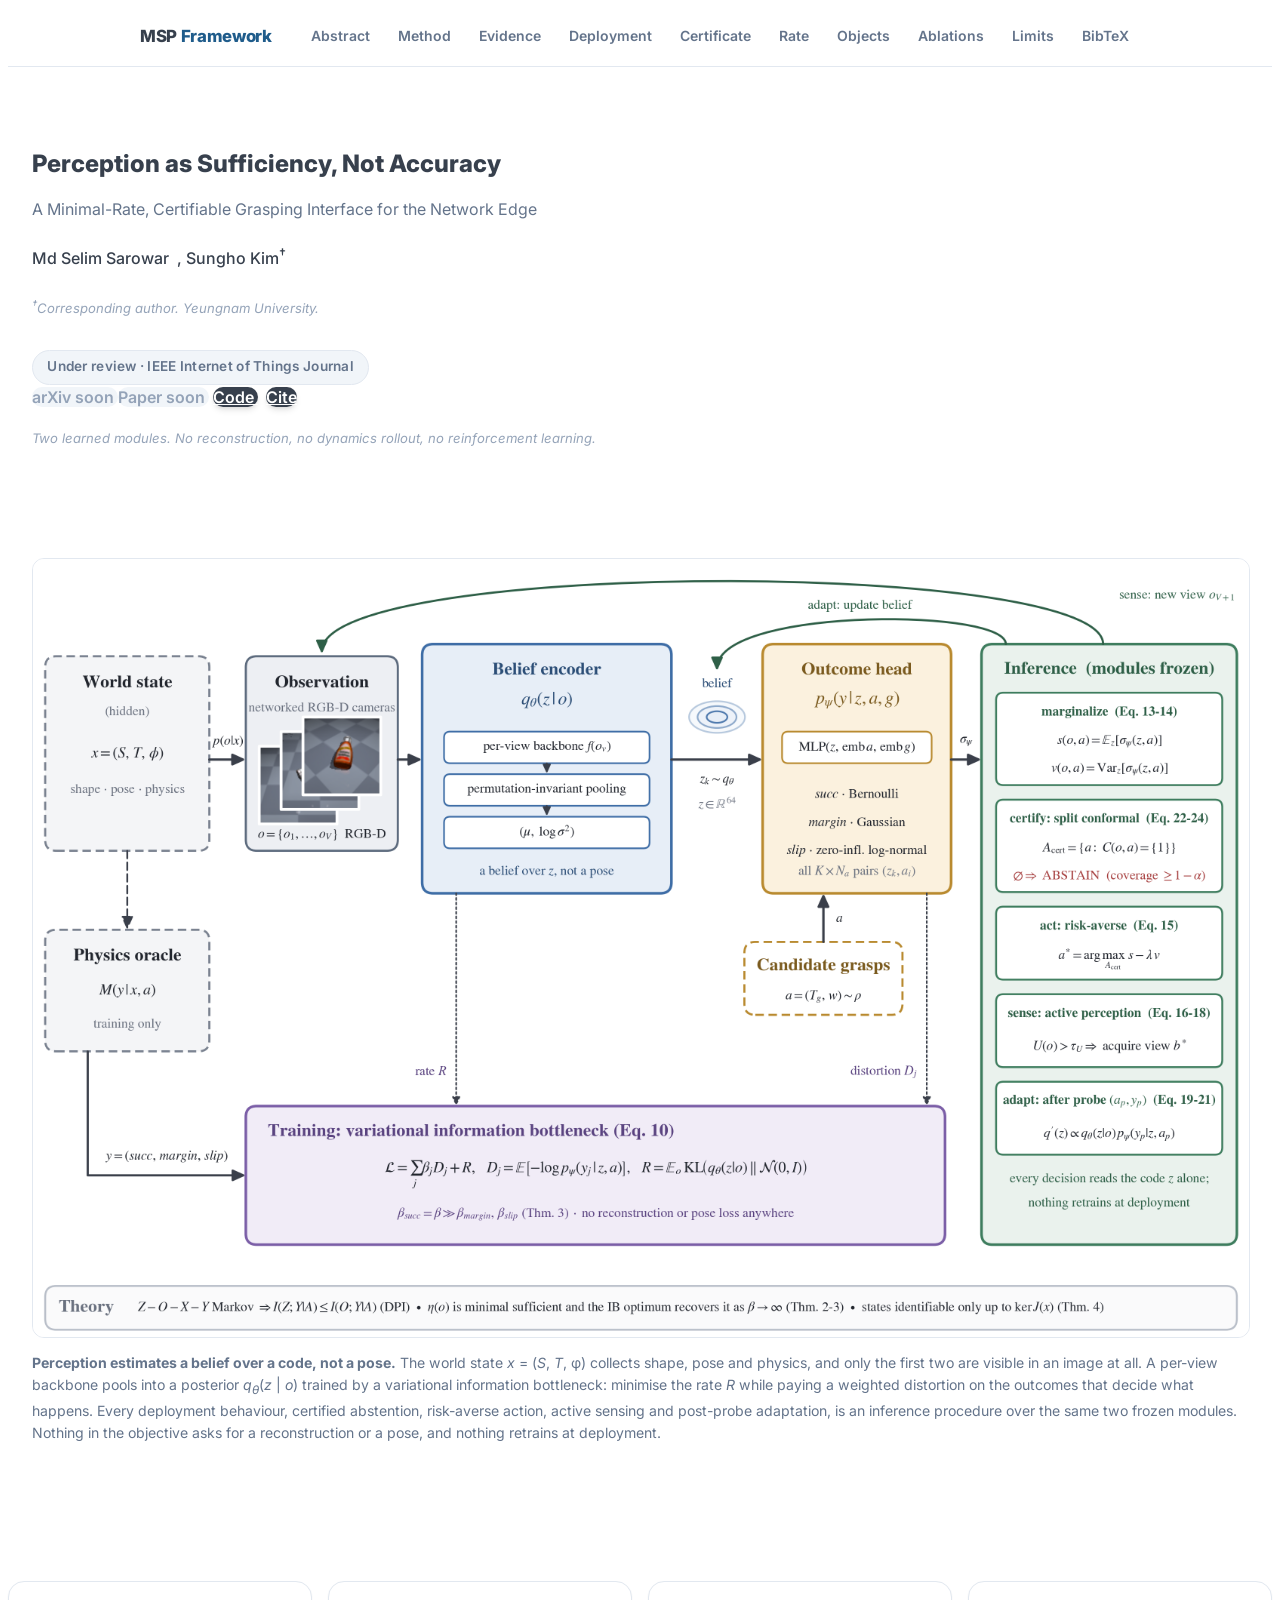
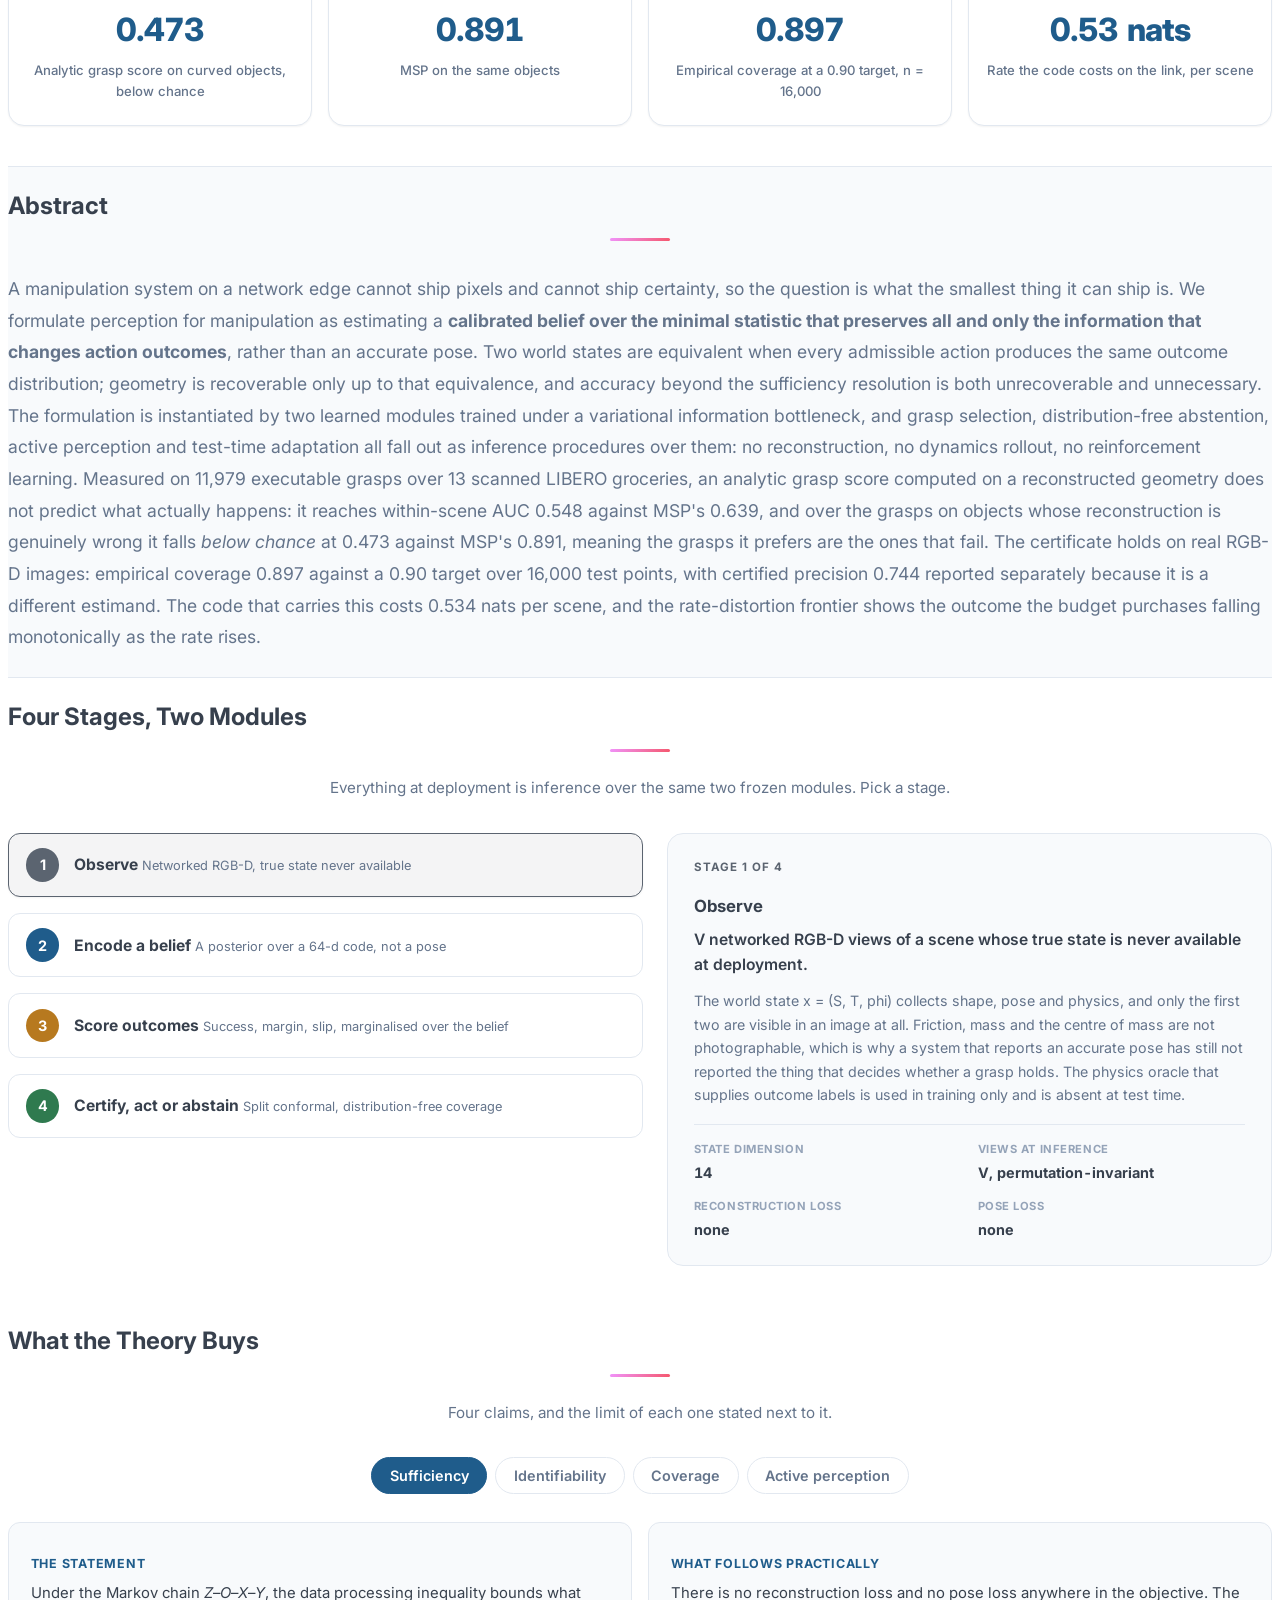
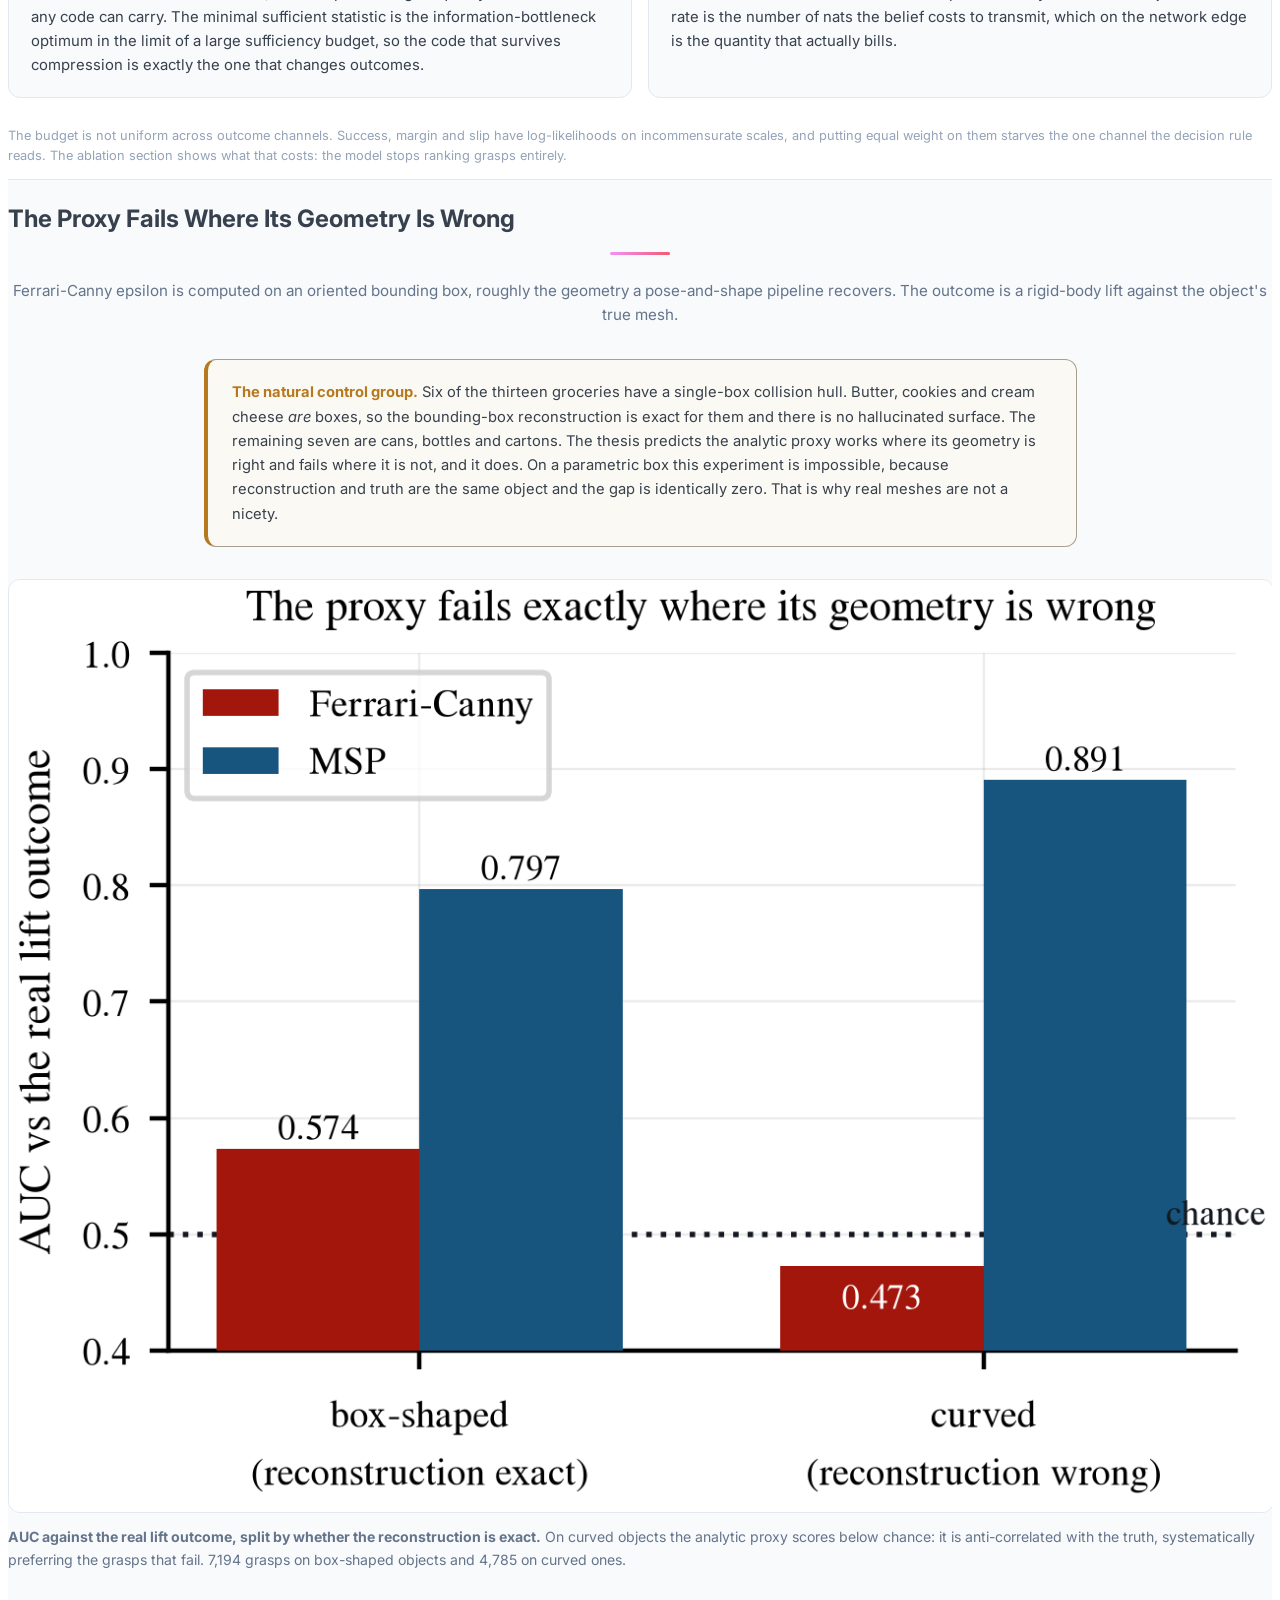
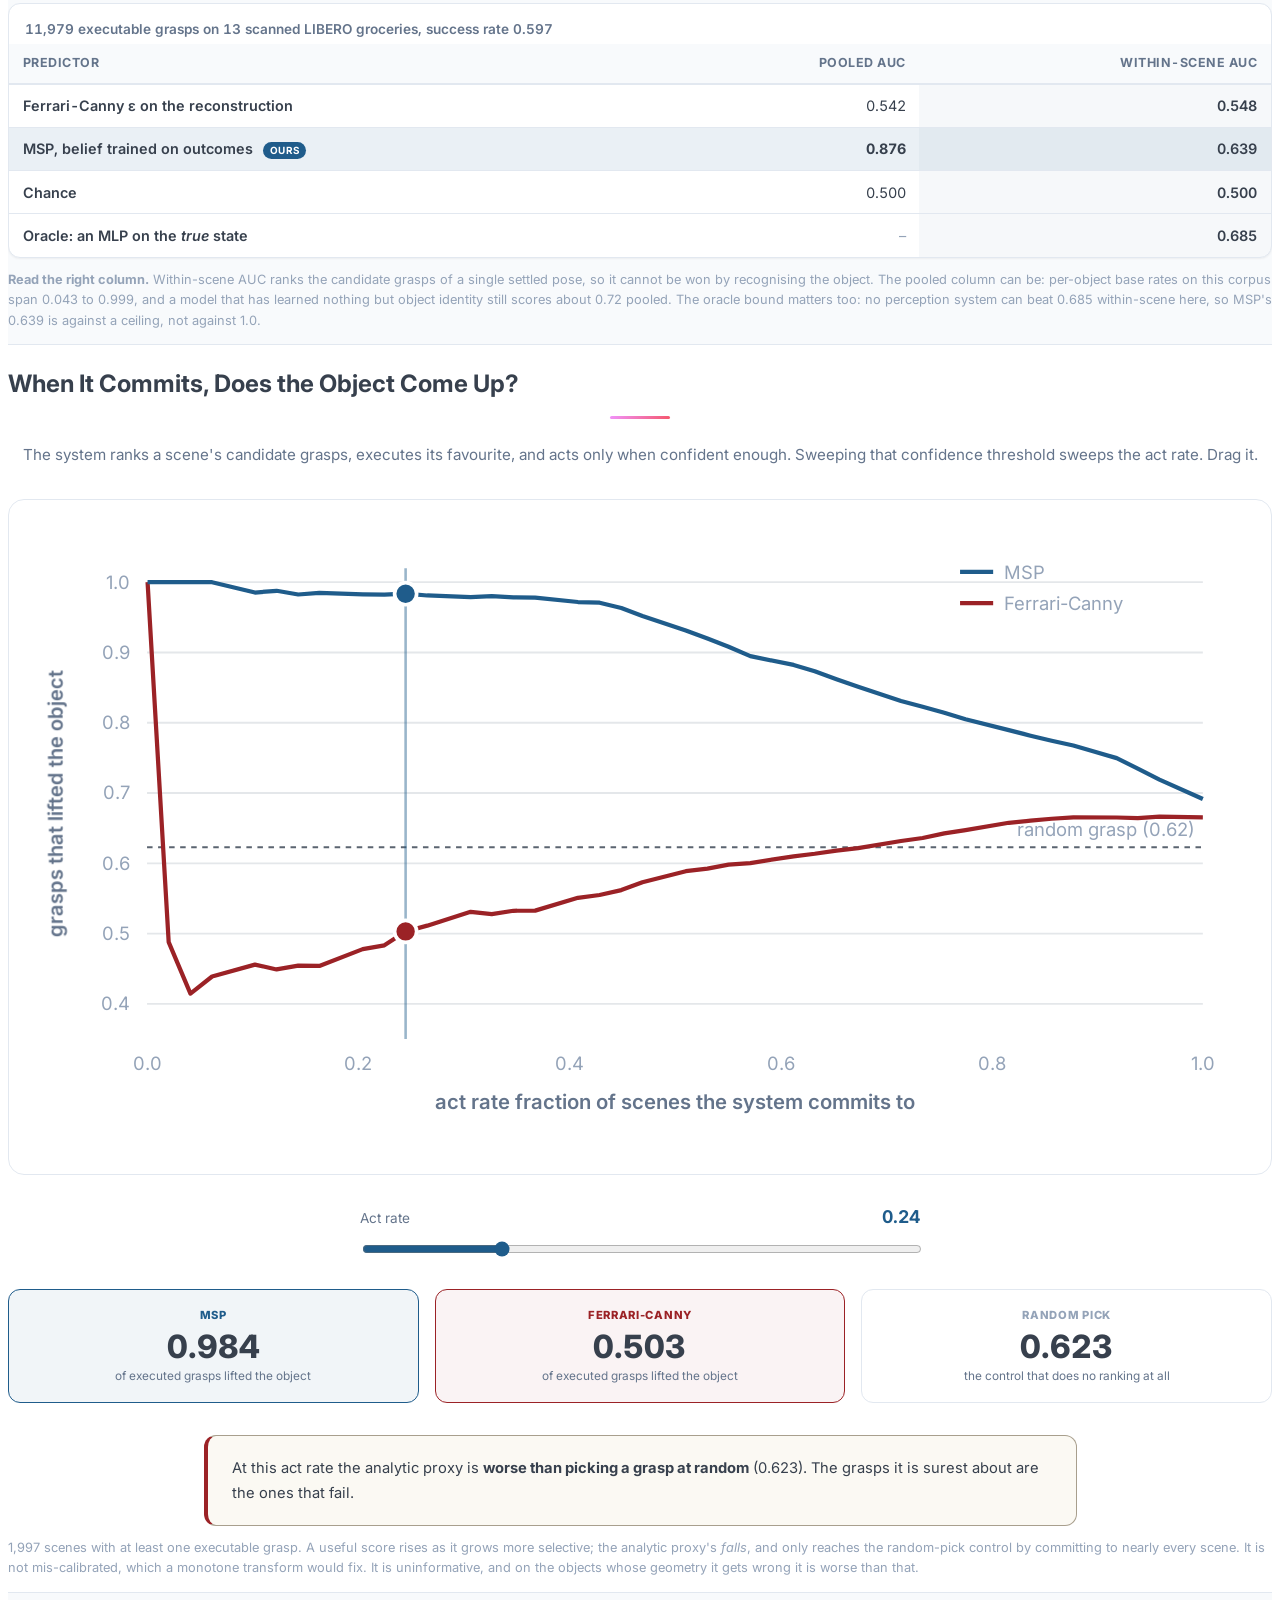
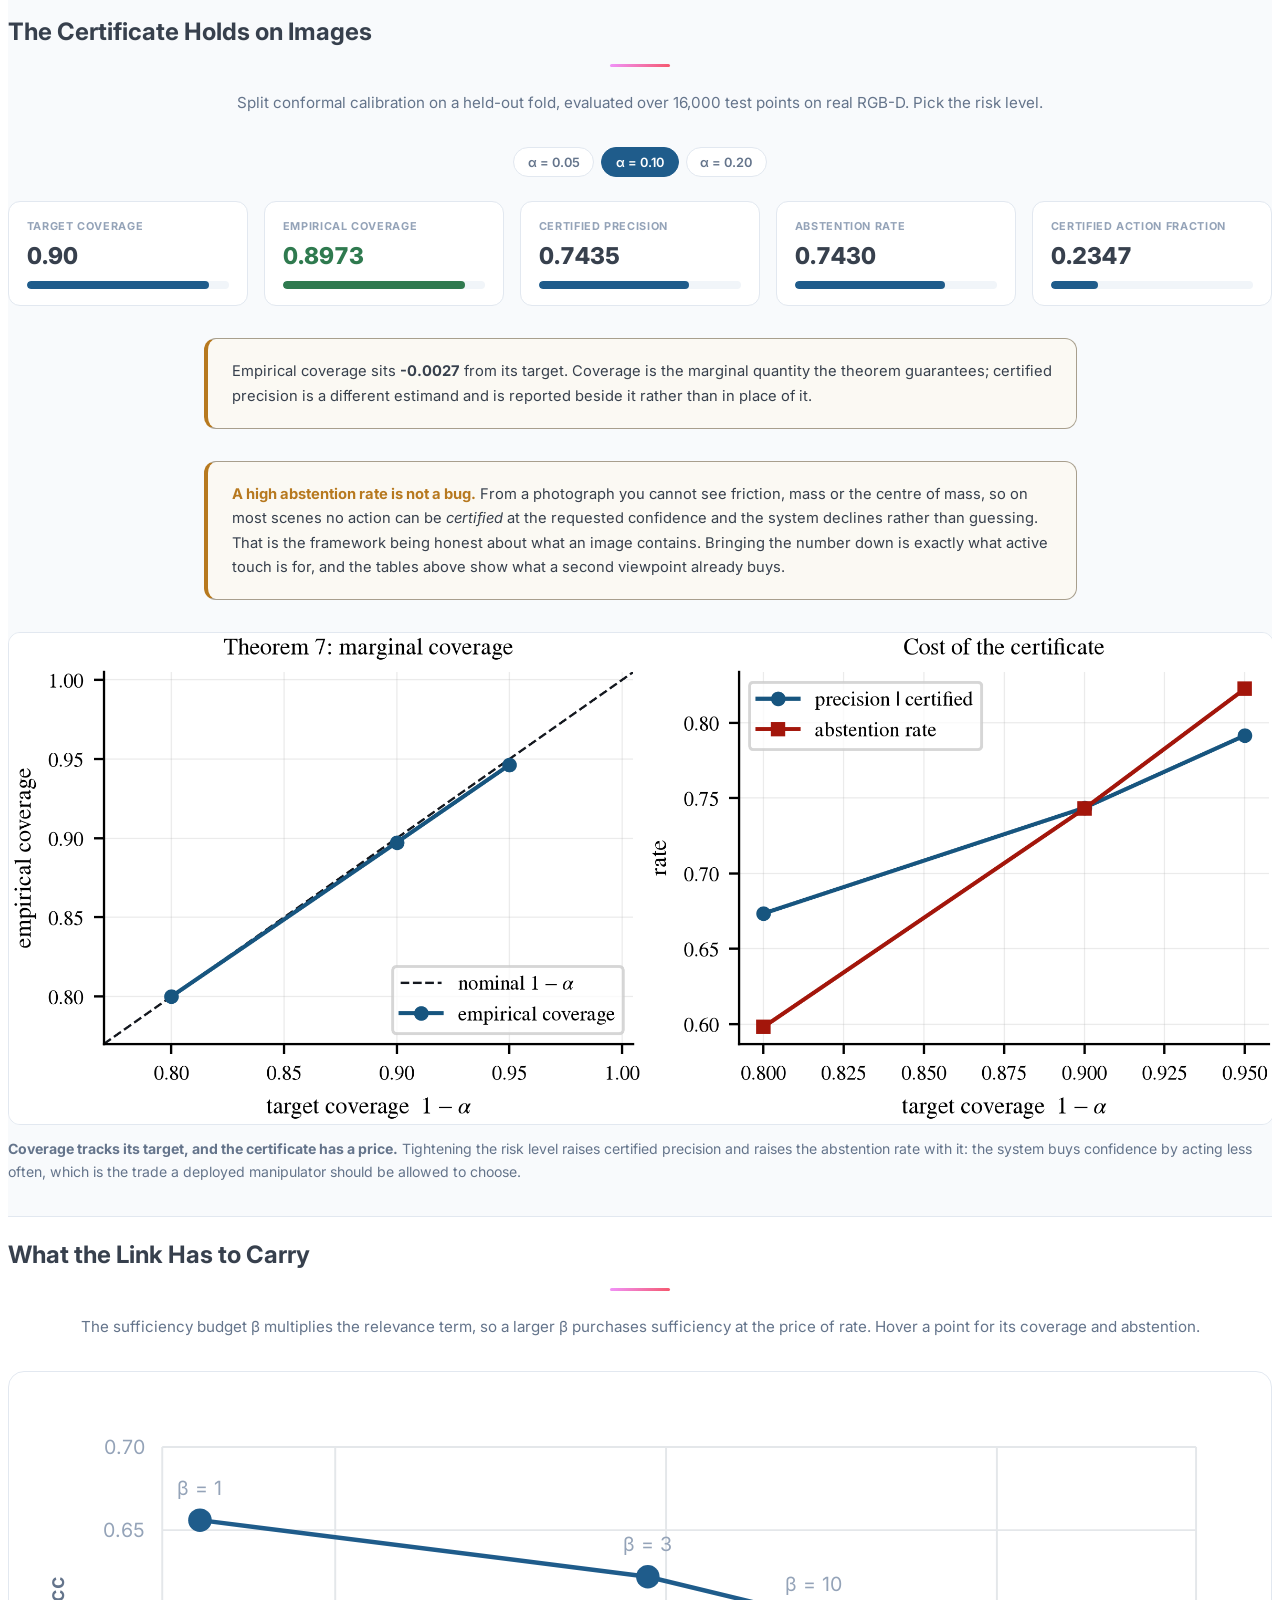
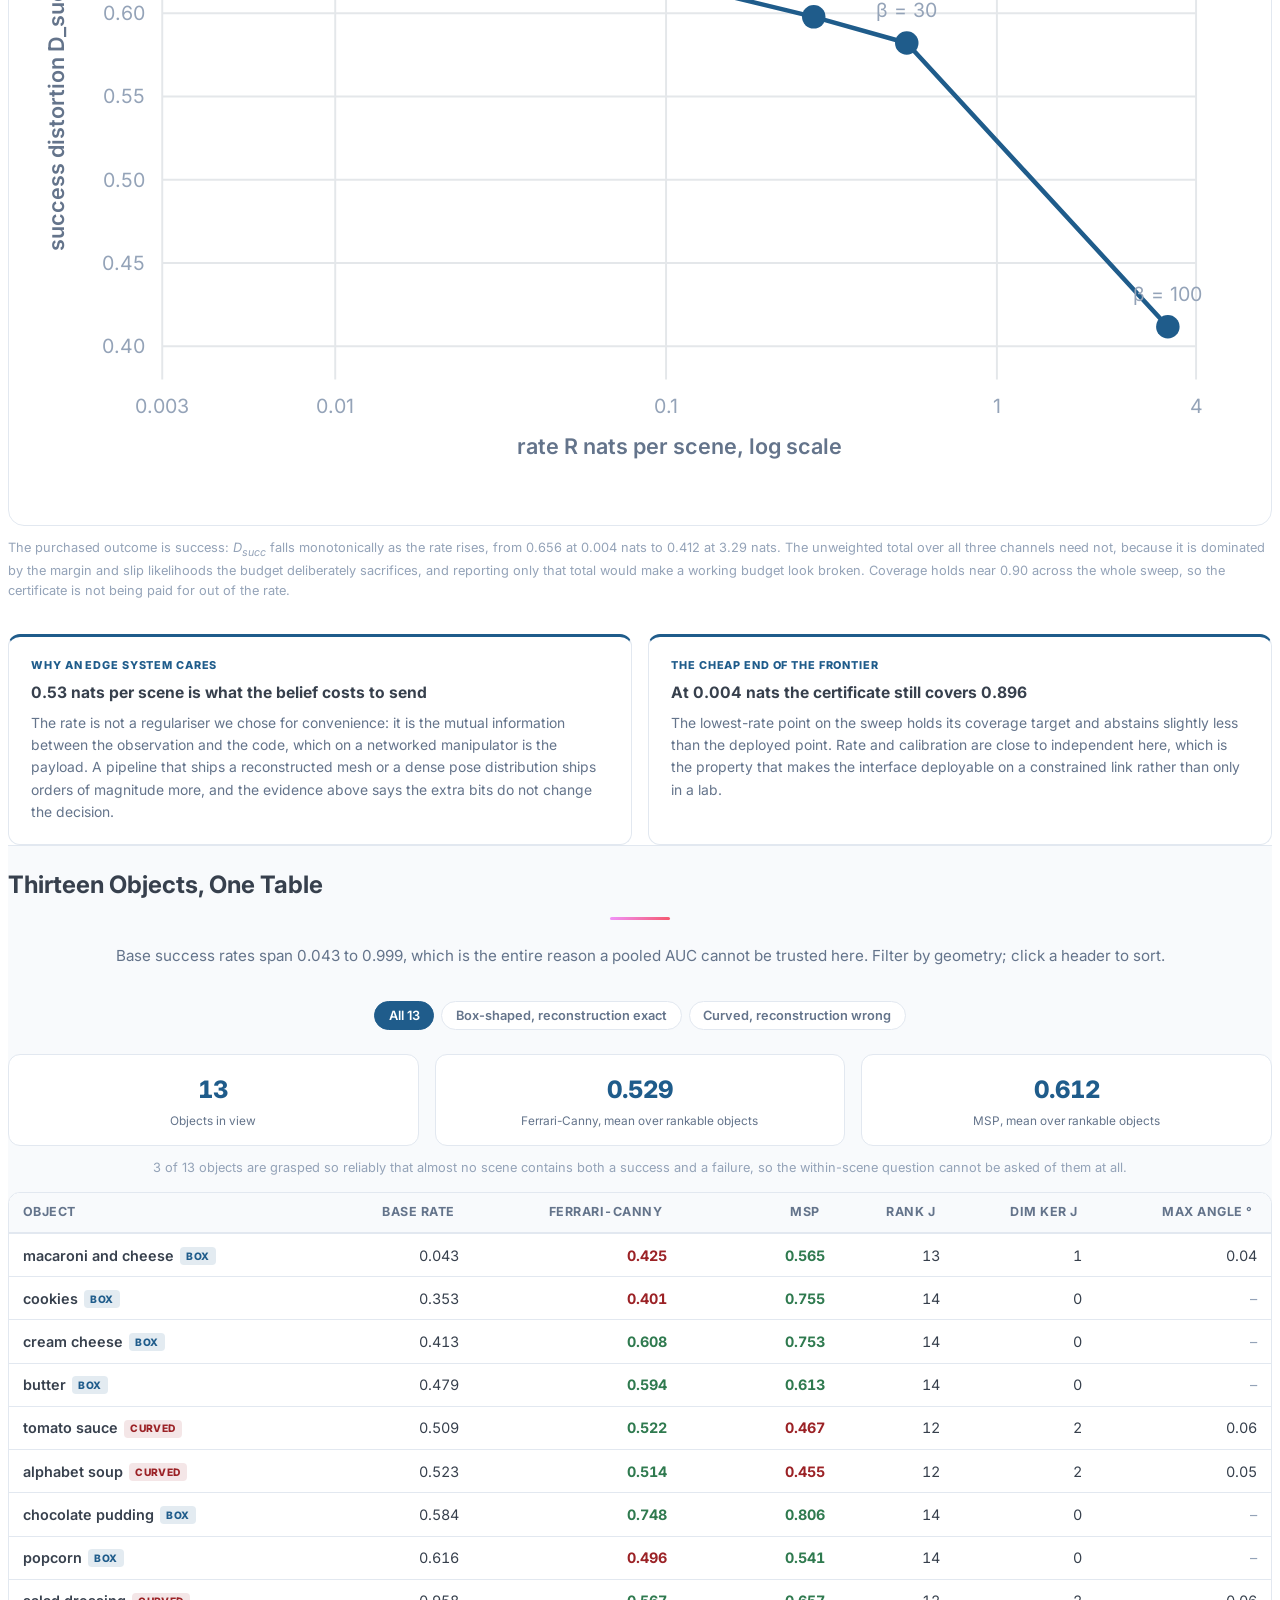
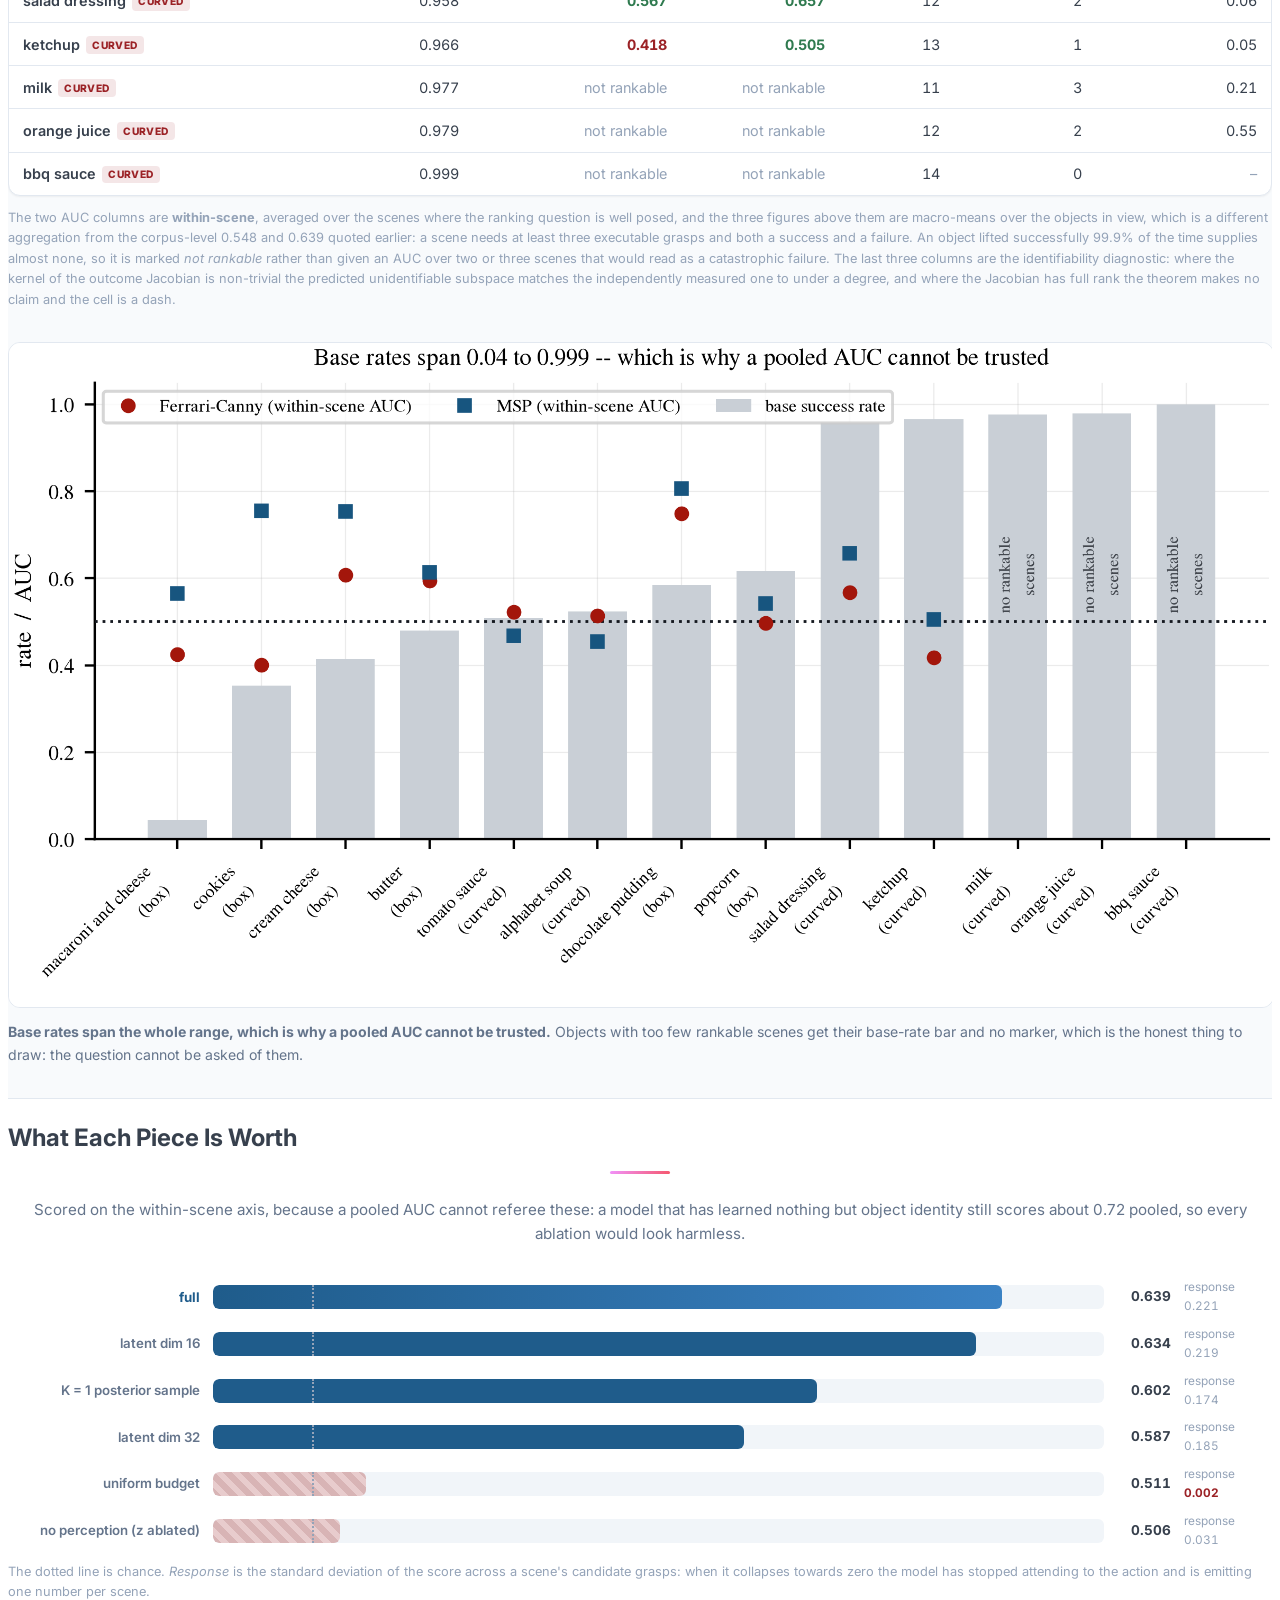
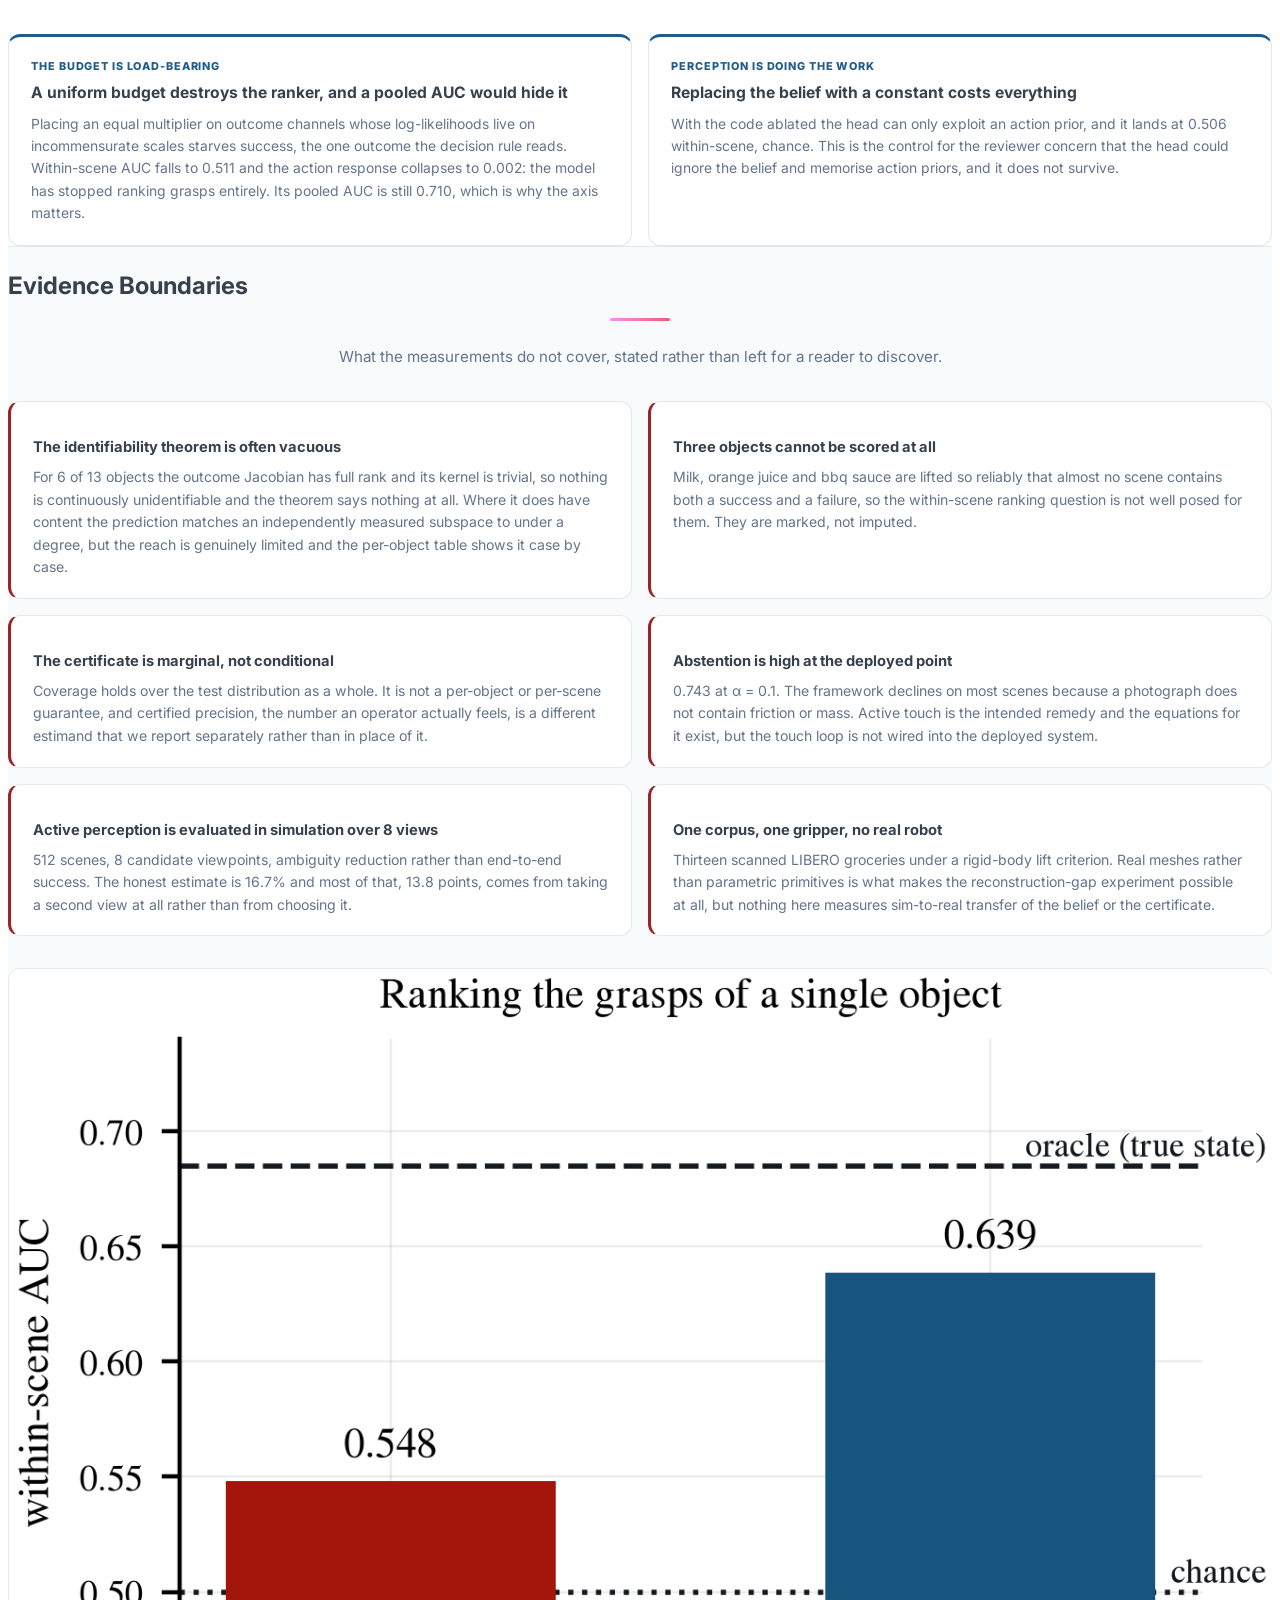
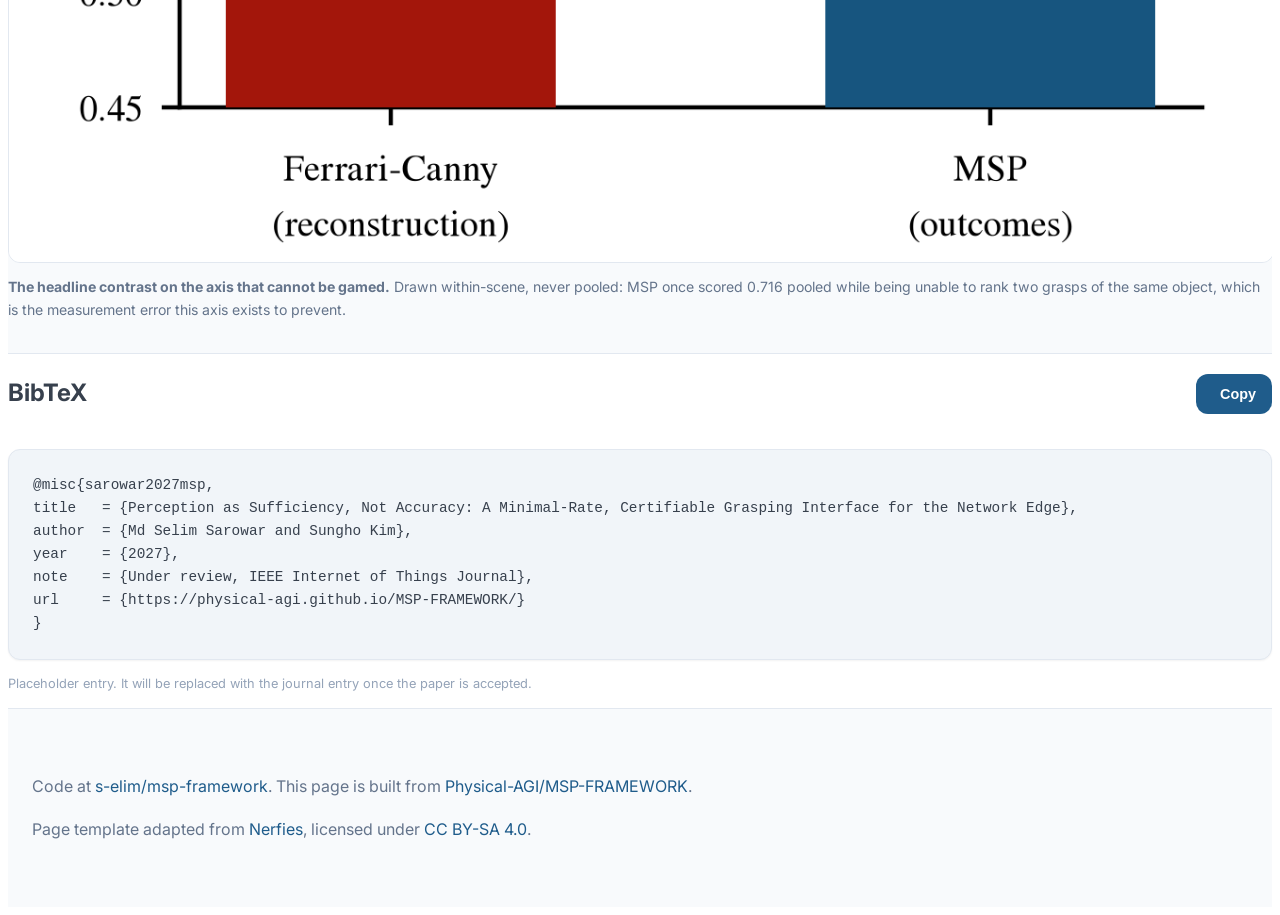
==== index.html @ 102d328f "feat: add the MSP project page Same skeleton as the AFFORD-X and Agentic Intelligence pages, adapted" ====
<!DOCTYPE html>
<html lang="en">
<head>
  <meta charset="utf-8">
  <meta name="viewport" content="width=device-width, initial-scale=1">

  <!-- Primary Meta Tags -->
  <meta name="title" content="MSP: Perception as Sufficiency, Not Accuracy">
  <meta name="description" content="Perception for manipulation, formulated as a calibrated belief over the minimal statistic that preserves all and only the information that changes action outcomes. An analytic grasp score computed on a reconstructed geometry scores below chance on curved objects; MSP reaches 0.891 on the same objects, with a distribution-free coverage certificate.">
  <meta name="keywords" content="manipulation, grasping, information bottleneck, sufficient statistic, conformal prediction, calibrated abstention, identifiability, active perception, edge robotics, IoT">
  <meta name="robots" content="index, follow">
  <meta name="language" content="English">
  <meta name="author" content="Md Selim Sarowar">

  <!-- Open Graph / Facebook -->
  <meta property="og:type" content="article">
  <meta property="og:title" content="MSP: Perception as Sufficiency, Not Accuracy">
  <meta property="og:description" content="Estimate what changes the outcome, not what the object looks like. A minimal-rate, certifiable grasping interface for the network edge.">
  <meta property="og:url" content="https://physical-agi.github.io/MSP-FRAMEWORK/">
  <meta property="og:image" content="https://physical-agi.github.io/MSP-FRAMEWORK/static/images/fig_framework.png">
  <meta property="og:image:alt" content="The MSP framework: RGB-D observations, a belief encoder, an outcome head, and an inference block that certifies, acts, senses and adapts">
  <meta property="article:section" content="Robotics">
  <meta property="article:tag" content="grasping">
  <meta property="article:tag" content="conformal prediction">
  <meta property="article:tag" content="information bottleneck">

  <!-- Twitter -->
  <meta name="twitter:card" content="summary_large_image">
  <meta name="twitter:title" content="MSP: Perception as Sufficiency, Not Accuracy">
  <meta name="twitter:description" content="An analytic grasp score on a reconstructed geometry is anti-correlated with the truth on curved objects. MSP reaches 0.891 there, and carries a coverage certificate.">
  <meta name="twitter:image" content="https://physical-agi.github.io/MSP-FRAMEWORK/static/images/fig_framework.png">
  <meta name="twitter:image:alt" content="The MSP framework diagram">

  <!-- Academic / Google Scholar -->
  <meta name="citation_title" content="Perception as Sufficiency, Not Accuracy: A Minimal-Rate, Certifiable Grasping Interface for the Network Edge">
  <meta name="citation_author" content="Sarowar, Md Selim">
  <meta name="citation_author" content="Kim, Sungho">
  <meta name="citation_journal_title" content="IEEE Internet of Things Journal">
  <meta name="citation_publication_date" content="2027">

  <!-- Additional SEO -->
  <meta name="theme-color" content="#1F5C8B">
  <meta name="msapplication-TileColor" content="#1F5C8B">
  <meta name="apple-mobile-web-app-capable" content="yes">
  <meta name="apple-mobile-web-app-status-bar-style" content="default">
  <link rel="canonical" href="https://physical-agi.github.io/MSP-FRAMEWORK/">

  <link rel="preconnect" href="https://fonts.googleapis.com">
  <link rel="preconnect" href="https://fonts.gstatic.com" crossorigin>
  <link rel="preconnect" href="https://cdn.jsdelivr.net">

  <title>MSP: Perception as Sufficiency, Not Accuracy</title>

  <link rel="icon" type="image/png" href="static/images/robot.png">
  <link rel="apple-touch-icon" href="static/images/robot.png">

  <link rel="stylesheet" href="static/css/bulma.min.css">
  <link rel="stylesheet" href="static/css/index.css">

  <link rel="preload" href="static/css/fontawesome.all.min.css" as="style" onload="this.onload=null;this.rel='stylesheet'">
  <link rel="preload" href="https://cdn.jsdelivr.net/gh/jpswalsh/academicons@1/css/academicons.min.css" as="style" onload="this.onload=null;this.rel='stylesheet'">

  <noscript>
    <link rel="stylesheet" href="static/css/fontawesome.all.min.css">
    <link rel="stylesheet" href="https://cdn.jsdelivr.net/gh/jpswalsh/academicons@1/css/academicons.min.css">
  </noscript>

  <link href="https://fonts.googleapis.com/css2?family=Inter:wght@400;500;600;700;800&display=swap" rel="stylesheet">

  <script defer src="static/js/fontawesome.all.min.js"></script>
  <script defer src="static/js/index.js"></script>

  <script type="application/ld+json">
  {
    "@context": "https://schema.org",
    "@type": "ScholarlyArticle",
    "headline": "Perception as Sufficiency, Not Accuracy: A Minimal-Rate, Certifiable Grasping Interface for the Network Edge",
    "author": [
      { "@type": "Person", "name": "Md Selim Sarowar" },
      { "@type": "Person", "name": "Sungho Kim" }
    ],
    "description": "Perception for manipulation formulated as estimating a calibrated belief over the minimal statistic that preserves all and only the information that changes action outcomes.",
    "keywords": ["manipulation", "grasping", "information bottleneck", "conformal prediction", "identifiability", "edge robotics"],
    "abstract": "Two world states are equivalent when every admissible action produces the same outcome distribution. Geometry is recoverable only up to that equivalence, and accuracy beyond the sufficiency resolution is both unrecoverable and unnecessary. Grasp selection, distribution-free abstention, active perception and test-time adaptation all fall out of two learned modules as inference procedures, with no reconstruction, no dynamics rollout and no reinforcement learning.",
    "isAccessibleForFree": true,
    "codeRepository": "https://github.com/s-elim/msp-framework",
    "about": [
      { "@type": "Thing", "name": "Robot Grasping" },
      { "@type": "Thing", "name": "Uncertainty Quantification" }
    ]
  }
  </script>
</head>
<body>

<nav class="ai-nav" id="ai-nav" aria-label="Section navigation">
  <div class="ai-nav-inner">
    <a class="ai-nav-brand" href="#top">MSP<span> Framework</span></a>
    <button class="ai-nav-toggle" id="ai-nav-toggle" aria-label="Toggle navigation" aria-expanded="false">
      <i class="fas fa-bars"></i>
    </button>
    <div class="ai-nav-links" id="ai-nav-links">
      <a href="#abstract">Abstract</a>
      <a href="#method">Method</a>
      <a href="#evidence">Evidence</a>
      <a href="#deploy">Deployment</a>
      <a href="#certificate">Certificate</a>
      <a href="#rate">Rate</a>
      <a href="#objects">Objects</a>
      <a href="#ablations">Ablations</a>
      <a href="#limits">Limits</a>
      <a href="#bibtex">BibTeX</a>
    </div>
  </div>
  <div class="ai-progress" id="ai-progress"></div>
</nav>

<main id="main-content">
  <a id="top"></a>

  <section class="hero">
    <div class="hero-body">
      <div class="container is-max-desktop">
        <div class="columns is-centered">
          <div class="column has-text-centered">
            <h1 class="title is-1 publication-title">Perception as Sufficiency, Not Accuracy</h1>
            <p class="is-size-5" style="color:var(--text-secondary);margin:-0.75rem 0 1.25rem">
              A Minimal-Rate, Certifiable Grasping Interface for the Network Edge
            </p>

            <div class="is-size-5 publication-authors">
              <span class="author-block">Md Selim Sarowar</span>,
              <span class="author-block">Sungho Kim<sup>&dagger;</sup></span>
            </div>
            <p class="ai-anon-note" style="margin-top:0.5rem">
              <sup>&dagger;</sup>Corresponding author. Yeungnam University.
            </p>

            <div class="ai-venue-badge">Under review &middot; IEEE Internet of Things Journal</div>

            <div class="column has-text-centered">
              <div class="publication-links">
                <span class="link-block">
                  <span class="button is-normal is-rounded is-dark is-pending">
                    <span class="icon"><i class="ai ai-arxiv"></i></span>
                    <span>arXiv soon</span>
                  </span>
                </span>

                <span class="link-block">
                  <span class="button is-normal is-rounded is-dark is-pending">
                    <span class="icon"><i class="fas fa-file-pdf"></i></span>
                    <span>Paper soon</span>
                  </span>
                </span>

                <span class="link-block">
                  <a href="https://github.com/s-elim/msp-framework" target="_blank" rel="noopener"
                     class="external-link button is-normal is-rounded is-dark">
                    <span class="icon"><i class="fab fa-github"></i></span>
                    <span>Code</span>
                  </a>
                </span>

                <span class="link-block">
                  <a href="#bibtex" class="external-link button is-normal is-rounded is-dark">
                    <span class="icon"><i class="fas fa-quote-left"></i></span>
                    <span>Cite</span>
                  </a>
                </span>
              </div>
              <p class="ai-anon-note">
                Two learned modules. No reconstruction, no dynamics rollout, no reinforcement learning.
              </p>
            </div>
          </div>
        </div>
      </div>
    </div>
  </section>

  <!-- Teaser -->
  <section class="hero teaser">
    <div class="container is-max-desktop">
      <div class="hero-body">
        <figure class="ai-figure" style="margin-top:0">
          <img src="static/images/fig_framework.png" class="ai-zoomable"
               alt="The MSP framework: a hidden world state produces RGB-D observations from networked cameras; a belief encoder returns a posterior over a 64-dimensional code; an outcome head maps code and action to success, margin and slip; an inference block marginalises, certifies by split conformal, acts risk-aversely, senses a new view and adapts after a probe">
          <figcaption>
            <strong>Perception estimates a belief over a code, not a pose.</strong> The world state
            <em>x</em>&nbsp;=&nbsp;(<em>S</em>, <em>T</em>, &phi;) collects shape, pose and physics, and only the
            first two are visible in an image at all. A per-view backbone pools into a posterior
            <em>q<sub>&theta;</sub></em>(<em>z</em>&nbsp;|&nbsp;<em>o</em>) trained by a variational information
            bottleneck: minimise the rate <em>R</em> while paying a weighted distortion on the outcomes that decide
            what happens. Every deployment behaviour, certified abstention, risk-averse action, active sensing and
            post-probe adaptation, is an inference procedure over the same two frozen modules. Nothing in the
            objective asks for a reconstruction or a pose, and nothing retrains at deployment.
          </figcaption>
        </figure>
      </div>
    </div>
  </section>

  <!-- Key numbers -->
  <section class="section ai-stats-section">
    <div class="container is-max-desktop">
      <div class="ai-stats">
        <div class="ai-stat">
          <div class="ai-stat-value" data-count-to="0.473" data-decimals="3">0.000</div>
          <div class="ai-stat-label">Analytic grasp score on curved objects, below chance</div>
        </div>
        <div class="ai-stat">
          <div class="ai-stat-value" data-count-to="0.891" data-decimals="3">0.000</div>
          <div class="ai-stat-label">MSP on the same objects</div>
        </div>
        <div class="ai-stat">
          <div class="ai-stat-value" data-count-to="0.897" data-decimals="3">0.000</div>
          <div class="ai-stat-label">Empirical coverage at a 0.90 target, n = 16,000</div>
        </div>
        <div class="ai-stat">
          <div class="ai-stat-value" data-count-to="0.53" data-decimals="2" data-suffix=" nats">0.00 nats</div>
          <div class="ai-stat-label">Rate the code costs on the link, per scene</div>
        </div>
      </div>
    </div>
  </section>

  <!-- Abstract -->
  <section class="section hero is-light" id="abstract">
    <div class="container is-max-desktop">
      <div class="columns is-centered has-text-centered">
        <div class="column is-four-fifths">
          <h2 class="title is-3">Abstract</h2>
          <div class="content has-text-justified">
            <p>
              A manipulation system on a network edge cannot ship pixels and cannot ship certainty, so the question
              is what the smallest thing it can ship is. We formulate perception for manipulation as estimating a
              <strong>calibrated belief over the minimal statistic that preserves all and only the information that
              changes action outcomes</strong>, rather than an accurate pose. Two world states are equivalent when
              every admissible action produces the same outcome distribution; geometry is recoverable only up to that
              equivalence, and accuracy beyond the sufficiency resolution is both unrecoverable and unnecessary. The
              formulation is instantiated by two learned modules trained under a variational information bottleneck,
              and grasp selection, distribution-free abstention, active perception and test-time adaptation all fall
              out as inference procedures over them: no reconstruction, no dynamics rollout, no reinforcement
              learning. Measured on 11,979 executable grasps over 13 scanned LIBERO groceries, an analytic grasp
              score computed on a reconstructed geometry does not predict what actually happens: it reaches within-scene
              AUC 0.548 against MSP's 0.639, and over the grasps on objects whose reconstruction is genuinely wrong
              it falls <em>below chance</em> at 0.473 against MSP's 0.891, meaning the grasps it prefers are the ones
              that fail. The
              certificate holds on real RGB-D images: empirical coverage 0.897 against a 0.90 target over 16,000 test
              points, with certified precision 0.744 reported separately because it is a different estimand. The code
              that carries this costs 0.534 nats per scene, and the rate-distortion frontier shows the outcome the
              budget purchases falling monotonically as the rate rises.
            </p>
          </div>
        </div>
      </div>
    </div>
  </section>

  <!-- Method -->
  <section class="section" id="method">
    <div class="container is-max-desktop">
      <h2 class="title is-3 has-text-centered">Four Stages, Two Modules</h2>
      <p class="ai-section-intro">
        Everything at deployment is inference over the same two frozen modules. Pick a stage.
      </p>

      <div class="ai-loop">
        <div class="ai-loop-stages" role="tablist" aria-label="Pipeline stages">
          <button class="ai-stage" role="tab" aria-selected="true" data-stage="observe" style="--stage-c:var(--stage-observe)">
            <span class="ai-stage-num">1</span>
            <span>
              <span class="ai-stage-name">Observe</span>
              <span class="ai-stage-sub">Networked RGB-D, true state never available</span>
            </span>
          </button>
          <div class="ai-stage-arrow" role="presentation" aria-hidden="true"><i class="fas fa-arrow-down"></i></div>

          <button class="ai-stage" role="tab" aria-selected="false" data-stage="encode" style="--stage-c:var(--stage-encode)">
            <span class="ai-stage-num">2</span>
            <span>
              <span class="ai-stage-name">Encode a belief</span>
              <span class="ai-stage-sub">A posterior over a 64-d code, not a pose</span>
            </span>
          </button>
          <div class="ai-stage-arrow" role="presentation" aria-hidden="true"><i class="fas fa-arrow-down"></i></div>

          <button class="ai-stage" role="tab" aria-selected="false" data-stage="score" style="--stage-c:var(--stage-score)">
            <span class="ai-stage-num">3</span>
            <span>
              <span class="ai-stage-name">Score outcomes</span>
              <span class="ai-stage-sub">Success, margin, slip, marginalised over the belief</span>
            </span>
          </button>
          <div class="ai-stage-arrow" role="presentation" aria-hidden="true"><i class="fas fa-arrow-down"></i></div>

          <button class="ai-stage" role="tab" aria-selected="false" data-stage="certify" style="--stage-c:var(--stage-certify)">
            <span class="ai-stage-num">4</span>
            <span>
              <span class="ai-stage-name">Certify, act or abstain</span>
              <span class="ai-stage-sub">Split conformal, distribution-free coverage</span>
            </span>
          </button>
        </div>

        <div class="ai-loop-detail" id="ai-loop-detail">
          <div class="ai-loop-eyebrow"></div>
          <h3></h3>
          <p class="ai-loop-lead"></p>
          <p class="ai-loop-body"></p>
          <div class="ai-loop-spec"></div>
        </div>
      </div>

      <h2 class="title is-3 has-text-centered" style="margin-top:3.5rem">What the Theory Buys</h2>
      <p class="ai-section-intro">Four claims, and the limit of each one stated next to it.</p>

      <div class="ai-tabs" role="tablist">
        <button class="ai-tab is-active" role="tab" aria-selected="true" data-tab="sufficiency">Sufficiency</button>
        <button class="ai-tab" role="tab" aria-selected="false" data-tab="identifiability">Identifiability</button>
        <button class="ai-tab" role="tab" aria-selected="false" data-tab="coverage">Coverage</button>
        <button class="ai-tab" role="tab" aria-selected="false" data-tab="active">Active perception</button>
      </div>

      <div class="ai-tab-panel is-active" role="tabpanel" data-panel="sufficiency">
        <div class="ai-note-grid">
          <div class="ai-note">
            <h3>The statement</h3>
            <p>Under the Markov chain <em>Z</em>&ndash;<em>O</em>&ndash;<em>X</em>&ndash;<em>Y</em>, the data
              processing inequality bounds what any code can carry. The minimal sufficient statistic is the
              information-bottleneck optimum in the limit of a large sufficiency budget, so the code that survives
              compression is exactly the one that changes outcomes.</p>
          </div>
          <div class="ai-note">
            <h3>What follows practically</h3>
            <p>There is no reconstruction loss and no pose loss anywhere in the objective. The rate is the number of
              nats the belief costs to transmit, which on the network edge is the quantity that actually bills.</p>
          </div>
        </div>
        <p class="ai-table-note">
          The budget is not uniform across outcome channels. Success, margin and slip have log-likelihoods on
          incommensurate scales, and putting equal weight on them starves the one channel the decision rule reads.
          The ablation section shows what that costs: the model stops ranking grasps entirely.
        </p>
      </div>

      <div class="ai-tab-panel" role="tabpanel" data-panel="identifiability">
        <div class="ai-note-grid">
          <div class="ai-note">
            <h3>The statement</h3>
            <p>States are identifiable only up to the kernel of the outcome Jacobian. The predicted subspace is
              compared against one measured independently, by perturbing the state and recording which directions
              leave real outcomes unchanged. Where the theorem has content the prediction is essentially exact, with
              principal angles under one degree.</p>
          </div>
          <div class="ai-note">
            <h3>Where it says nothing</h3>
            <p>For 6 of 13 objects the Jacobian has full rank and the kernel is trivial: nothing is continuously
              unidentifiable and the theorem makes no claim at all. That is a real limit on its reach, and the object
              table below marks it per object rather than reporting an average that hides it.</p>
          </div>
        </div>
      </div>

      <div class="ai-tab-panel" role="tabpanel" data-panel="coverage">
        <div class="ai-note-grid">
          <div class="ai-note">
            <h3>The statement</h3>
            <p>Split conformal prediction over a held-out calibration fold gives marginal coverage without any
              distributional assumption. Actions whose prediction set is the singleton {1} form the certified set;
              an empty set is an abstention.</p>
          </div>
          <div class="ai-note">
            <h3>The estimand trap</h3>
            <p>Coverage is Pr(succ in the set) over <em>all</em> test points. Certified precision is
              Pr(succ = 1 | the action was certified). They are different quantities and reporting the second while
              claiming the first is the standard way a conformal result gets overclaimed. Both are on this page.</p>
          </div>
        </div>
      </div>

      <div class="ai-tab-panel" role="tabpanel" data-panel="active">
        <div class="ai-note-grid">
          <div class="ai-note">
            <h3>Second views help</h3>
            <p>Acquiring one more viewpoint cuts ambiguity by 13.8% on average. Choosing <em>which</em> viewpoint,
              selected on one Monte-Carlo estimate of the information gain and scored on an independent one, adds
              2.9 points for 16.7% in total, over 512 scenes and 8 candidate views.</p>
          </div>
          <div class="ai-note">
            <h3>The number we refuse to quote</h3>
            <p>Selecting and scoring on the <em>same</em> estimate reports 130.8%, of which 114.1 points are the
              winner's curse. We report the honest estimate and print the inflated one beside it so the size of the
              selection bias in this kind of experiment is visible.</p>
          </div>
        </div>
        <p class="ai-table-note">
          Most of the benefit is in taking a second view at all rather than in choosing it well, and we say so
          rather than attributing the whole reduction to the policy.
        </p>
      </div>
    </div>
  </section>

  <!-- Evidence -->
  <section class="section hero is-light" id="evidence">
    <div class="container is-max-desktop">
      <h2 class="title is-3 has-text-centered">The Proxy Fails Where Its Geometry Is Wrong</h2>
      <p class="ai-section-intro">
        Ferrari-Canny epsilon is computed on an oriented bounding box, roughly the geometry a pose-and-shape pipeline
        recovers. The outcome is a rigid-body lift against the object's true mesh.
      </p>

      <div class="ax-callout">
        <strong>The natural control group.</strong> Six of the thirteen groceries have a single-box collision hull.
        Butter, cookies and cream cheese <em>are</em> boxes, so the bounding-box reconstruction is exact for them and
        there is no hallucinated surface. The remaining seven are cans, bottles and cartons. The thesis predicts the
        analytic proxy works where its geometry is right and fails where it is not, and it does. On a parametric box
        this experiment is impossible, because reconstruction and truth are the same object and the gap is
        identically zero. That is why real meshes are not a nicety.
      </div>

      <figure class="ai-figure">
        <img src="static/images/fig_geometry_split.png" class="ai-zoomable"
             alt="Bar chart: on box-shaped objects Ferrari-Canny reaches AUC 0.574 and MSP 0.797; on curved objects Ferrari-Canny falls to 0.473, below the chance line, while MSP rises to 0.891">
        <figcaption>
          <strong>AUC against the real lift outcome, split by whether the reconstruction is exact.</strong> On curved
          objects the analytic proxy scores below chance: it is anti-correlated with the truth, systematically
          preferring the grasps that fail. 7,194 grasps on box-shaped objects and 4,785 on curved ones.
        </figcaption>
      </figure>

      <div class="ai-table-wrap" style="margin-top:1rem">
        <table class="ai-table">
          <caption class="ai-caption">11,979 executable grasps on 13 scanned LIBERO groceries, success rate 0.597</caption>
          <thead>
            <tr>
              <th class="ai-th-text" scope="col">Predictor</th>
              <th scope="col">Pooled AUC</th>
              <th class="ai-col-avg" scope="col">Within-scene AUC</th>
            </tr>
          </thead>
          <tbody>
            <tr><th scope="row">Ferrari-Canny &epsilon; on the reconstruction</th><td>0.542</td><td class="ai-col-avg">0.548</td></tr>
            <tr class="ai-ours"><th scope="row">MSP, belief trained on outcomes <span class="ai-ours-tag">Ours</span></th><td>0.876</td><td class="ai-col-avg">0.639</td></tr>
            <tr><th scope="row">Chance</th><td>0.500</td><td class="ai-col-avg">0.500</td></tr>
            <tr><th scope="row">Oracle: an MLP on the <em>true</em> state</th><td class="ai-na">&ndash;</td><td class="ai-col-avg">0.685</td></tr>
          </tbody>
        </table>
      </div>
      <p class="ai-table-note">
        <strong>Read the right column.</strong> Within-scene AUC ranks the candidate grasps of a single settled pose,
        so it cannot be won by recognising the object. The pooled column can be: per-object base rates on this corpus
        span 0.043 to 0.999, and a model that has learned nothing but object identity still scores about 0.72 pooled.
        The oracle bound matters too: no perception system can beat 0.685 within-scene here, so MSP's 0.639 is
        against a ceiling, not against 1.0.
      </p>
    </div>
  </section>

  <!-- Deployment -->
  <section class="section" id="deploy">
    <div class="container is-max-desktop">
      <h2 class="title is-3 has-text-centered">When It Commits, Does the Object Come Up?</h2>
      <p class="ai-section-intro">
        The system ranks a scene's candidate grasps, executes its favourite, and acts only when confident enough.
        Sweeping that confidence threshold sweeps the act rate. Drag it.
      </p>

      <div class="ax-chart-card ax-chart-host" id="ax-risk"></div>

      <div class="ax-actrate">
        <div class="ax-actrate-head"><span>Act rate</span><b id="ax-act-val">0.25</b></div>
        <input type="range" id="ax-act" min="1" max="100" step="1" value="25" aria-label="Act rate">
      </div>

      <div class="ax-duel">
        <div class="ax-duel-cell is-msp">
          <div class="ax-duel-name">MSP</div>
          <div class="ax-duel-val" id="ax-duel-msp">0.984</div>
          <div class="ax-duel-sub">of executed grasps lifted the object</div>
        </div>
        <div class="ax-duel-cell is-proxy">
          <div class="ax-duel-name">Ferrari-Canny</div>
          <div class="ax-duel-val" id="ax-duel-proxy">0.503</div>
          <div class="ax-duel-sub">of executed grasps lifted the object</div>
        </div>
        <div class="ax-duel-cell">
          <div class="ax-duel-name">Random pick</div>
          <div class="ax-duel-val">0.623</div>
          <div class="ax-duel-sub">the control that does no ranking at all</div>
        </div>
      </div>

      <div class="ax-callout is-null" id="ax-risk-verdict"></div>

      <p class="ai-table-note">
        1,997 scenes with at least one executable grasp. A useful score rises as it grows more selective; the
        analytic proxy's <em>falls</em>, and only reaches the random-pick control by committing to nearly every
        scene. It is not mis-calibrated, which a monotone transform would fix. It is uninformative, and on the
        objects whose geometry it gets wrong it is worse than that.
      </p>
    </div>
  </section>

  <!-- Certificate -->
  <section class="section hero is-light" id="certificate">
    <div class="container is-max-desktop">
      <h2 class="title is-3 has-text-centered">The Certificate Holds on Images</h2>
      <p class="ai-section-intro">
        Split conformal calibration on a held-out fold, evaluated over 16,000 test points on real RGB-D. Pick the
        risk level.
      </p>

      <div class="ax-pills">
        <button class="ax-pill" data-alpha="0.05">&alpha; = 0.05</button>
        <button class="ax-pill is-active" data-alpha="0.1">&alpha; = 0.10</button>
        <button class="ax-pill" data-alpha="0.2">&alpha; = 0.20</button>
      </div>

      <div class="ax-cert">
        <div class="ax-cert-item">
          <div class="ax-cert-label">Target coverage</div>
          <div class="ax-cert-val" id="ax-cert-target">0.90</div>
          <div class="ax-cert-bar"><span class="ax-cert-fill" id="ax-certbar-target"></span></div>
        </div>
        <div class="ax-cert-item is-key">
          <div class="ax-cert-label">Empirical coverage</div>
          <div class="ax-cert-val" id="ax-cert-coverage">0.8973</div>
          <div class="ax-cert-bar"><span class="ax-cert-fill" id="ax-certbar-coverage"></span></div>
        </div>
        <div class="ax-cert-item">
          <div class="ax-cert-label">Certified precision</div>
          <div class="ax-cert-val" id="ax-cert-precision">0.7435</div>
          <div class="ax-cert-bar"><span class="ax-cert-fill" id="ax-certbar-precision"></span></div>
        </div>
        <div class="ax-cert-item">
          <div class="ax-cert-label">Abstention rate</div>
          <div class="ax-cert-val" id="ax-cert-abstention">0.7430</div>
          <div class="ax-cert-bar"><span class="ax-cert-fill" id="ax-certbar-abstention"></span></div>
        </div>
        <div class="ax-cert-item">
          <div class="ax-cert-label">Certified action fraction</div>
          <div class="ax-cert-val" id="ax-cert-certified">0.2347</div>
          <div class="ax-cert-bar"><span class="ax-cert-fill" id="ax-certbar-certified"></span></div>
        </div>
      </div>

      <div class="ax-callout" id="ax-cert-gap"></div>

      <div class="ax-callout">
        <strong>A high abstention rate is not a bug.</strong> From a photograph you cannot see friction, mass or the
        centre of mass, so on most scenes no action can be <em>certified</em> at the requested confidence and the
        system declines rather than guessing. That is the framework being honest about what an image contains.
        Bringing the number down is exactly what active touch is for, and the tables above show what a second
        viewpoint already buys.
      </div>

      <figure class="ai-figure">
        <img src="static/images/fig_coverage.png" class="ai-zoomable"
             alt="Two panels: empirical coverage tracks the nominal target along the diagonal at 0.80, 0.90 and 0.95; and the cost of the certificate, where both certified precision and abstention rate rise with the target">
        <figcaption>
          <strong>Coverage tracks its target, and the certificate has a price.</strong> Tightening the risk level
          raises certified precision and raises the abstention rate with it: the system buys confidence by acting
          less often, which is the trade a deployed manipulator should be allowed to choose.
        </figcaption>
      </figure>
    </div>
  </section>

  <!-- Rate -->
  <section class="section" id="rate">
    <div class="container is-max-desktop">
      <h2 class="title is-3 has-text-centered">What the Link Has to Carry</h2>
      <p class="ai-section-intro">
        The sufficiency budget &beta; multiplies the relevance term, so a larger &beta; purchases sufficiency at the
        price of rate. Hover a point for its coverage and abstention.
      </p>

      <div class="ax-chart-card ax-chart-host" id="ax-frontier"></div>

      <p class="ai-table-note">
        The purchased outcome is success: <em>D<sub>succ</sub></em> falls monotonically as the rate rises, from
        0.656 at 0.004 nats to 0.412 at 3.29 nats. The unweighted total over all three channels need not, because it
        is dominated by the margin and slip likelihoods the budget deliberately sacrifices, and reporting only that
        total would make a working budget look broken. Coverage holds near 0.90 across the whole sweep, so the
        certificate is not being paid for out of the rate.
      </p>

      <div class="ax-cards">
        <div class="ax-card">
          <div class="ax-card-eyebrow">Why an edge system cares</div>
          <h3>0.53 nats per scene is what the belief costs to send</h3>
          <p>The rate is not a regulariser we chose for convenience: it is the mutual information between the
            observation and the code, which on a networked manipulator is the payload. A pipeline that ships a
            reconstructed mesh or a dense pose distribution ships orders of magnitude more, and the evidence above
            says the extra bits do not change the decision.</p>
        </div>
        <div class="ax-card">
          <div class="ax-card-eyebrow">The cheap end of the frontier</div>
          <h3>At 0.004 nats the certificate still covers 0.896</h3>
          <p>The lowest-rate point on the sweep holds its coverage target and abstains slightly less than the
            deployed point. Rate and calibration are close to independent here, which is the property that makes the
            interface deployable on a constrained link rather than only in a lab.</p>
        </div>
      </div>
    </div>
  </section>

  <!-- Objects -->
  <section class="section hero is-light" id="objects">
    <div class="container is-max-desktop">
      <h2 class="title is-3 has-text-centered">Thirteen Objects, One Table</h2>
      <p class="ai-section-intro">
        Base success rates span 0.043 to 0.999, which is the entire reason a pooled AUC cannot be trusted here.
        Filter by geometry; click a header to sort.
      </p>

      <div class="ax-pills">
        <button class="ax-pill is-active" data-geom="all">All 13</button>
        <button class="ax-pill" data-geom="box">Box-shaped, reconstruction exact</button>
        <button class="ax-pill" data-geom="curved">Curved, reconstruction wrong</button>
      </div>

      <div class="ax-readout">
        <div>
          <div class="ax-readout-val" id="ax-obj-n">13</div>
          <div class="ax-readout-label">Objects in view</div>
        </div>
        <div>
          <div class="ax-readout-val" id="ax-obj-wa">0.000</div>
          <div class="ax-readout-label">Ferrari-Canny, mean over rankable objects</div>
        </div>
        <div>
          <div class="ax-readout-val" id="ax-obj-wm">0.000</div>
          <div class="ax-readout-label">MSP, mean over rankable objects</div>
        </div>
      </div>

      <p class="ai-table-note" id="ax-obj-note" style="text-align:center"></p>

      <div class="ai-table-wrap">
        <table class="ai-table" id="ax-obj-table">
          <thead>
            <tr>
              <th class="ai-sortable ai-th-text" data-sort="name" scope="col">Object <i class="fas fa-sort"></i></th>
              <th class="ai-sortable" data-sort="base" scope="col">Base rate <i class="fas fa-sort"></i></th>
              <th class="ai-sortable" data-sort="wa" scope="col">Ferrari-Canny <i class="fas fa-sort"></i></th>
              <th class="ai-sortable" data-sort="wm" scope="col">MSP <i class="fas fa-sort"></i></th>
              <th class="ai-sortable" data-sort="rank" scope="col">rank J <i class="fas fa-sort"></i></th>
              <th class="ai-sortable" data-sort="nullDim" scope="col">dim ker J <i class="fas fa-sort"></i></th>
              <th class="ai-sortable" data-sort="angle" scope="col">Max angle &deg; <i class="fas fa-sort"></i></th>
            </tr>
          </thead>
          <tbody></tbody>
        </table>
      </div>

      <p class="ai-table-note">
        The two AUC columns are <strong>within-scene</strong>, averaged over the scenes where the ranking question is
        well posed, and the three figures above them are macro-means over the objects in view, which is a different
        aggregation from the corpus-level 0.548 and 0.639 quoted earlier: a scene needs at least three executable grasps and both a success and a failure. An object lifted
        successfully 99.9% of the time supplies almost none, so it is marked <em>not rankable</em> rather than given
        an AUC over two or three scenes that would read as a catastrophic failure. The last three columns are the
        identifiability diagnostic: where the kernel of the outcome Jacobian is non-trivial the predicted
        unidentifiable subspace matches the independently measured one to under a degree, and where the Jacobian has
        full rank the theorem makes no claim and the cell is a dash.
      </p>

      <figure class="ai-figure">
        <img src="static/images/fig_per_object.png" class="ai-zoomable"
             alt="Per-object chart: grey bars give base success rates from 0.04 to 0.999, with Ferrari-Canny and MSP within-scene AUC markers above them; three objects are labelled no rankable scenes">
        <figcaption>
          <strong>Base rates span the whole range, which is why a pooled AUC cannot be trusted.</strong> Objects with
          too few rankable scenes get their base-rate bar and no marker, which is the honest thing to draw: the
          question cannot be asked of them.
        </figcaption>
      </figure>
    </div>
  </section>

  <!-- Ablations -->
  <section class="section" id="ablations">
    <div class="container is-max-desktop">
      <h2 class="title is-3 has-text-centered">What Each Piece Is Worth</h2>
      <p class="ai-section-intro">
        Scored on the within-scene axis, because a pooled AUC cannot referee these: a model that has learned nothing
        but object identity still scores about 0.72 pooled, so every ablation would look harmless.
      </p>

      <div class="ax-abl" id="ax-ablations"></div>

      <p class="ai-table-note">
        The dotted line is chance. <em>Response</em> is the standard deviation of the score across a scene's
        candidate grasps: when it collapses towards zero the model has stopped attending to the action and is
        emitting one number per scene.
      </p>

      <div class="ax-cards">
        <div class="ax-card">
          <div class="ax-card-eyebrow">The budget is load-bearing</div>
          <h3>A uniform budget destroys the ranker, and a pooled AUC would hide it</h3>
          <p>Placing an equal multiplier on outcome channels whose log-likelihoods live on incommensurate scales
            starves success, the one outcome the decision rule reads. Within-scene AUC falls to 0.511 and the action
            response collapses to 0.002: the model has stopped ranking grasps entirely. Its pooled AUC is still
            0.710, which is why the axis matters.</p>
        </div>
        <div class="ax-card">
          <div class="ax-card-eyebrow">Perception is doing the work</div>
          <h3>Replacing the belief with a constant costs everything</h3>
          <p>With the code ablated the head can only exploit an action prior, and it lands at 0.506 within-scene,
            chance. This is the control for the reviewer concern that the head could ignore the belief and memorise
            action priors, and it does not survive.</p>
        </div>
      </div>
    </div>
  </section>

  <!-- Limits -->
  <section class="section hero is-light" id="limits">
    <div class="container is-max-desktop">
      <h2 class="title is-3 has-text-centered">Evidence Boundaries</h2>
      <p class="ai-section-intro">
        What the measurements do not cover, stated rather than left for a reader to discover.
      </p>

      <div class="ai-limits">
        <div class="ai-limit">
          <h3>The identifiability theorem is often vacuous</h3>
          <p>For 6 of 13 objects the outcome Jacobian has full rank and its kernel is trivial, so nothing is
            continuously unidentifiable and the theorem says nothing at all. Where it does have content the
            prediction matches an independently measured subspace to under a degree, but the reach is genuinely
            limited and the per-object table shows it case by case.</p>
        </div>
        <div class="ai-limit">
          <h3>Three objects cannot be scored at all</h3>
          <p>Milk, orange juice and bbq sauce are lifted so reliably that almost no scene contains both a success and
            a failure, so the within-scene ranking question is not well posed for them. They are marked, not
            imputed.</p>
        </div>
        <div class="ai-limit">
          <h3>The certificate is marginal, not conditional</h3>
          <p>Coverage holds over the test distribution as a whole. It is not a per-object or per-scene guarantee, and
            certified precision, the number an operator actually feels, is a different estimand that we report
            separately rather than in place of it.</p>
        </div>
        <div class="ai-limit">
          <h3>Abstention is high at the deployed point</h3>
          <p>0.743 at &alpha; = 0.1. The framework declines on most scenes because a photograph does not contain
            friction or mass. Active touch is the intended remedy and the equations for it exist, but the touch loop
            is not wired into the deployed system.</p>
        </div>
        <div class="ai-limit">
          <h3>Active perception is evaluated in simulation over 8 views</h3>
          <p>512 scenes, 8 candidate viewpoints, ambiguity reduction rather than end-to-end success. The honest
            estimate is 16.7% and most of that, 13.8 points, comes from taking a second view at all rather than from
            choosing it.</p>
        </div>
        <div class="ai-limit">
          <h3>One corpus, one gripper, no real robot</h3>
          <p>Thirteen scanned LIBERO groceries under a rigid-body lift criterion. Real meshes rather than parametric
            primitives is what makes the reconstruction-gap experiment possible at all, but nothing here measures
            sim-to-real transfer of the belief or the certificate.</p>
        </div>
      </div>

      <figure class="ai-figure">
        <img src="static/images/fig_within_scene.png" class="ai-zoomable"
             alt="Bar chart of within-scene AUC: Ferrari-Canny on the reconstruction at 0.548 and MSP on outcomes at 0.639, with a chance line at 0.5">
        <figcaption>
          <strong>The headline contrast on the axis that cannot be gamed.</strong> Drawn within-scene, never pooled:
          MSP once scored 0.716 pooled while being unable to rank two grasps of the same object, which is the
          measurement error this axis exists to prevent.
        </figcaption>
      </figure>
    </div>
  </section>

  <!-- BibTeX -->
  <section class="section" id="bibtex">
    <div class="container is-max-desktop content">
      <div class="bibtex-header">
        <h2 class="title">BibTeX</h2>
        <button class="copy-bibtex-btn" onclick="copyBibTeX()" title="Copy BibTeX to clipboard">
          <i class="fas fa-copy"></i>
          <span class="copy-text">Copy</span>
        </button>
      </div>
      <pre id="bibtex-code"><code>@misc{sarowar2027msp,
title   = {Perception as Sufficiency, Not Accuracy: A Minimal-Rate, Certifiable Grasping Interface for the Network Edge},
author  = {Md Selim Sarowar and Sungho Kim},
year    = {2027},
note    = {Under review, IEEE Internet of Things Journal},
url     = {https://physical-agi.github.io/MSP-FRAMEWORK/}
}</code></pre>
      <p class="ai-table-note">
        Placeholder entry. It will be replaced with the journal entry once the paper is accepted.
      </p>
    </div>
  </section>

  <footer class="footer">
    <div class="container">
      <div class="content has-text-centered">
        <p>
          Code at <a href="https://github.com/s-elim/msp-framework" target="_blank" rel="noopener">s-elim/msp-framework</a>.
          This page is built from
          <a href="https://github.com/Physical-AGI/MSP-FRAMEWORK" target="_blank" rel="noopener">Physical-AGI/MSP-FRAMEWORK</a>.
        </p>
        <p>
          Page template adapted from <a href="https://nerfies.github.io" target="_blank" rel="noopener">Nerfies</a>,
          licensed under <a href="http://creativecommons.org/licenses/by-sa/4.0/" target="_blank" rel="noopener">CC BY-SA 4.0</a>.
        </p>
      </div>
    </div>
  </footer>
</main>

<button class="scroll-to-top" onclick="scrollToTop()" aria-label="Scroll back to top">
  <i class="fas fa-arrow-up"></i>
</button>

<div class="ai-lightbox" id="ai-lightbox" role="dialog" aria-modal="true" aria-label="Enlarged figure">
  <button class="ai-lightbox-close" id="ai-lightbox-close" aria-label="Close">&times;</button>
  <img id="ai-lightbox-img" src="" alt="">
  <p class="ai-lightbox-caption" id="ai-lightbox-caption"></p>
</div>

</body>
</html>
---- static/css/index.css ----
/* Modern CSS Variables for consistent theming */
:root {
  --primary-color: #1F5C8B;
  --primary-hover: #17486d;
  --secondary-color: #64748b;
  --accent-color: #9B2226;
  --text-primary: #37404D;
  --text-secondary: #64748b;
  --text-light: #94a3b8;
  --background-primary: #ffffff;
  --background-secondary: #f8fafc;
  --background-accent: #f1f5f9;
  --border-color: #e2e8f0;
  --shadow-sm: 0 1px 2px 0 rgb(0 0 0 / 0.05);
  --shadow-md: 0 4px 6px -1px rgb(0 0 0 / 0.1), 0 2px 4px -2px rgb(0 0 0 / 0.1);
  --shadow-lg: 0 10px 15px -3px rgb(0 0 0 / 0.1), 0 4px 6px -4px rgb(0 0 0 / 0.1);
  --shadow-xl: 0 20px 25px -5px rgb(0 0 0 / 0.1), 0 8px 10px -6px rgb(0 0 0 / 0.1);
  --gradient-primary: linear-gradient(135deg, #667eea 0%, #764ba2 100%);
  --gradient-accent: linear-gradient(135deg, #f093fb 0%, #f5576c 100%);
  --gradient-subtle: linear-gradient(135deg, #ffecd2 0%, #fcb69f 100%);
  --border-radius: 12px;
  --border-radius-lg: 16px;
  --transition: all 0.3s cubic-bezier(0.4, 0, 0.2, 1);
}

/* Smooth scrolling for better UX */
html {
  scroll-behavior: smooth;
}

body {
  font-family: 'Inter', 'Segoe UI', -apple-system, BlinkMacSystemFont, sans-serif;
  color: var(--text-primary);
  line-height: 1.6;
  font-size: 16px;
  background-color: var(--background-primary);
  -webkit-font-smoothing: antialiased;
  -moz-osx-font-smoothing: grayscale;
}


/* Modern Button Styles */
.button {
  border-radius: var(--border-radius) !important;
  font-weight: 600 !important;
  transition: var(--transition) !important;
  border: 2px solid transparent !important;
  position: relative;
  overflow: hidden;
}

.button.is-dark {
  background: var(--text-primary) !important;
  border: none !important;
  color: white !important;
  box-shadow: var(--shadow-md);
}

.button.is-dark:hover {
  transform: translateY(-2px);
  box-shadow: var(--shadow-lg);
  background: var(--primary-color) !important;
}

.button.is-dark:active {
  transform: translateY(0);
  box-shadow: var(--shadow-md);
}

.footer .icon-link {
    font-size: 25px;
    color: var(--text-secondary);
    transition: var(--transition);
}

.footer .icon-link:hover {
    color: var(--primary-color);
    transform: translateY(-2px);
}

.link-block a {
    margin: 8px 4px;
}

.dnerf {
  font-variant: small-caps;
}


/* Hero Section Modernization */
.hero {
  position: relative;
  overflow: hidden;
}

.hero.is-light {
  background: var(--background-secondary);
  border-top: 1px solid var(--border-color);
  border-bottom: 1px solid var(--border-color);
}

.hero-body {
  padding: 4rem 1.5rem;
}

.teaser .hero-body {
  padding-top: 2rem;
  padding-bottom: 4rem;
}

.teaser {
  font-family: 'Inter', sans-serif;
}


/* Publication Content Styling */
.publication-title {
    font-family: 'Inter', sans-serif !important;
    font-weight: 800 !important;
    color: var(--text-primary) !important;
    margin-bottom: 2rem !important;
    line-height: 1.1 !important;
}

.publication-banner {
  max-height: 70vh;
  border-radius: var(--border-radius-lg);
  overflow: hidden;
  box-shadow: var(--shadow-xl);
  margin: 2rem 0;
}

.publication-banner video {
  position: relative;
  left: auto;
  top: auto;
  transform: none;
  object-fit: cover;
  width: 100%;
  height: 100%;
  border-radius: var(--border-radius-lg);
}

.publication-header .hero-body {
  padding: 6rem 1.5rem 4rem;
}

.publication-authors {
    font-family: 'Inter', sans-serif !important;
    font-weight: 500;
    margin-bottom: 1.5rem;
}

.publication-venue {
    color: var(--text-secondary);
    width: fit-content;
    font-weight: 600;
    background: var(--background-accent);
    padding: 0.5rem 1rem;
    border-radius: var(--border-radius);
    margin-top: 1rem;
    display: inline-block;
}

.publication-awards {
    color: #ef4444;
    width: fit-content;
    font-weight: 700;
    background: linear-gradient(135deg, #fef2f2, #fee2e2);
    padding: 0.5rem 1rem;
    border-radius: var(--border-radius);
    border-left: 4px solid #ef4444;
    margin-top: 1rem;
}

.publication-authors a {
   color: var(--primary-color) !important;
   text-decoration: none;
   font-weight: 600;
   transition: var(--transition);
   position: relative;
}

.publication-authors a::after {
    content: '';
    position: absolute;
    width: 0;
    height: 2px;
    bottom: -2px;
    left: 0;
    background: var(--gradient-accent);
    transition: var(--transition);
}

.publication-authors a:hover::after {
    width: 100%;
}

.publication-authors a:hover {
    color: var(--primary-hover) !important;
}

.author-block {
  display: inline-block;
  margin-right: 0.5rem;
}

.publication-banner img {
  border-radius: var(--border-radius-lg);
  box-shadow: var(--shadow-lg);
  transition: var(--transition);
}

.publication-banner img:hover {
  transform: scale(1.02);
  box-shadow: var(--shadow-xl);
}

/* Modern Video and Carousel Styling */
.publication-video {
    position: relative;
    width: 100%;
    height: 0;
    padding-bottom: 56.25%;
    overflow: hidden;
    border-radius: var(--border-radius-lg) !important;
    box-shadow: var(--shadow-xl);
    transition: var(--transition);
}

.publication-video:hover {
    transform: translateY(-4px);
    box-shadow: var(--shadow-xl);
}

.publication-video iframe {
    position: absolute;
    top: 0;
    left: 0;
    width: 100%;
    height: 100%;
    border-radius: var(--border-radius-lg);
}

.publication-body img {
  border-radius: var(--border-radius);
  box-shadow: var(--shadow-md);
  transition: var(--transition);
}

.publication-body img:hover {
  transform: translateY(-2px);
  box-shadow: var(--shadow-lg);
}

.results-carousel {
  overflow: hidden;
  padding: 1rem 0;
}

.results-carousel .item {
  margin: 1rem;
  overflow: hidden;
  padding: 1.5rem;
  font-size: 0;
  background: var(--background-primary);
  border-radius: var(--border-radius-lg);
  box-shadow: var(--shadow-md);
  transition: var(--transition);
  border: 1px solid var(--border-color);
}

.results-carousel .item:hover {
  transform: translateY(-4px);
  box-shadow: var(--shadow-lg);
}

.results-carousel .item img,
.results-carousel video {
  margin: 0;
  border-radius: var(--border-radius);
  width: 100%;
  height: auto;
}

.results-carousel .subtitle {
  font-size: 1rem !important;
  color: var(--text-secondary);
  margin-top: 1rem;
  font-weight: 500;
}

/* Pagination and Misc Improvements */
.slider-pagination .slider-page {
  background: var(--primary-color);
  border-radius: 50%;
  transition: var(--transition);
}

.slider-pagination .slider-page.is-active {
  background: var(--primary-hover);
  transform: scale(1.2);
}

.eql-cntrb { 
  font-size: 0.875rem;
  color: var(--text-light);
  font-style: italic;
}

/* Section Titles */
.title.is-3 {
  font-family: 'Inter', sans-serif !important;
  font-weight: 700 !important;
  color: var(--text-primary);
  margin-bottom: 2rem !important;
  position: relative;
  padding-bottom: 1rem;
}

.title.is-3::after {
  content: '';
  position: absolute;
  bottom: 0;
  left: 50%;
  transform: translateX(-50%);
  width: 60px;
  height: 3px;
  background: var(--gradient-accent);
  border-radius: 2px;
}

/* Content Improvements */
.content.has-text-justified {
  font-size: 1.1rem;
  line-height: 1.8;
  color: var(--text-secondary);
}

.content.has-text-justified p {
  margin-bottom: 1.5rem;
}

/* Footer Improvements */
.footer {
  background: var(--background-secondary);
  border-top: 1px solid var(--border-color);
  padding: 3rem 1.5rem;
}

.footer .content {
  color: var(--text-secondary);
  line-height: 1.7;
}

.footer a {
  color: var(--primary-color);
  text-decoration: none;
  transition: var(--transition);
}

.footer a:hover {
  color: var(--primary-hover);
  text-decoration: underline;
}

/* BibTeX Styling */
pre {
  background: var(--background-accent) !important;
  border: 1px solid var(--border-color) !important;
  border-radius: var(--border-radius) !important;
  padding: 1.5rem !important;
  font-size: 0.9rem !important;
  overflow-x: auto;
  box-shadow: var(--shadow-sm);
}

code {
  background: var(--background-accent) !important;
  color: var(--text-primary) !important;
  font-family: 'SF Mono', 'Monaco', 'Cascadia Code', 'Roboto Mono', monospace !important;
}

/* BibTeX Section Improvements */
.bibtex-header {
  display: flex;
  justify-content: space-between;
  align-items: center;
  margin-bottom: 1rem;
}

.copy-bibtex-btn {
  background: var(--primary-color);
  color: white;
  border: none;
  border-radius: var(--border-radius);
  padding: 0.75rem 1rem;
  font-size: 0.9rem;
  font-weight: 600;
  cursor: pointer;
  transition: var(--transition);
  display: inline-flex;
  align-items: center;
  gap: 0.5rem;
}

.copy-bibtex-btn:hover {
  background: var(--primary-hover);
  transform: translateY(-2px);
  box-shadow: var(--shadow-md);
}

.copy-bibtex-btn.copied {
  background: #10b981;
}

/* Scroll to Top Button */
.scroll-to-top {
  position: fixed;
  bottom: 2rem;
  right: 2rem;
  width: 50px;
  height: 50px;
  background: var(--primary-color);
  color: white;
  border: none;
  border-radius: 50%;
  cursor: pointer;
  opacity: 0;
  visibility: hidden;
  transition: var(--transition);
  z-index: 999;
  display: flex;
  align-items: center;
  justify-content: center;
  font-size: 1.2rem;
  box-shadow: var(--shadow-lg);
}

.scroll-to-top:hover {
  background: var(--primary-hover);
  transform: translateY(-3px);
  box-shadow: var(--shadow-xl);
}

.scroll-to-top.visible {
  opacity: 1;
  visibility: visible;
}


/* More Works Dropdown */
.more-works-container {
  position: fixed;
  top: 2rem;
  right: 2rem;
  z-index: 1000;
}

.more-works-btn {
  background: var(--background-primary);
  color: var(--text-primary);
  border: 2px solid var(--border-color);
  border-radius: var(--border-radius-lg);
  padding: 0.75rem 1.25rem;
  font-weight: 600;
  font-size: 0.9rem;
  box-shadow: var(--shadow-md);
  transition: var(--transition);
  cursor: pointer;
  text-decoration: none;
  display: inline-flex;
  align-items: center;
  gap: 0.5rem;
  font-family: 'Inter', sans-serif;
}

.more-works-btn:hover {
  transform: translateY(-2px);
  box-shadow: var(--shadow-lg);
  background: var(--background-secondary);
  border-color: var(--primary-color);
}

.more-works-btn .dropdown-arrow {
  transition: var(--transition);
  font-size: 0.8rem;
}

.more-works-btn.active .dropdown-arrow {
  transform: rotate(180deg);
}

.more-works-dropdown {
  position: absolute;
  top: calc(100% + 0.5rem);
  right: 0;
  width: 400px;
  max-width: 90vw;
  background: var(--background-primary);
  border: 1px solid var(--border-color);
  border-radius: var(--border-radius-lg);
  box-shadow: var(--shadow-xl);
  opacity: 0;
  visibility: hidden;
  transform: translateY(-10px);
  transition: var(--transition);
  max-height: 70vh;
  overflow-y: auto;
}

.more-works-dropdown.show {
  opacity: 1;
  visibility: visible;
  transform: translateY(0);
}

.dropdown-header {
  display: flex;
  justify-content: space-between;
  align-items: center;
  padding: 1.5rem 1.5rem 1rem;
  border-bottom: 1px solid var(--border-color);
}

.dropdown-header h4 {
  margin: 0;
  font-size: 1.1rem;
  font-weight: 700;
  color: var(--text-primary);
}

.close-btn {
  background: none;
  border: none;
  color: var(--text-secondary);
  cursor: pointer;
  padding: 0.5rem;
  border-radius: var(--border-radius);
  transition: var(--transition);
}

.close-btn:hover {
  background: var(--background-accent);
  color: var(--text-primary);
}

.works-list {
  padding: 1rem;
}

.work-item {
  display: flex;
  align-items: flex-start;
  justify-content: space-between;
  padding: 1rem;
  border-radius: var(--border-radius);
  text-decoration: none;
  color: inherit;
  transition: var(--transition);
  margin-bottom: 0.5rem;
}

.work-item:hover {
  background: var(--background-accent);
  transform: translateX(4px);
}

.work-info h5 {
  margin: 0 0 0.5rem 0;
  font-size: 1rem;
  font-weight: 500;
  color: var(--text-primary);
}

.work-info p {
  margin: 0 0 0.5rem 0;
  font-size: 0.9rem;
  color: var(--text-secondary);
  line-height: 1.4;
}

.work-venue {
  font-size: 0.8rem;
  color: var(--text-light);
  font-style: italic;
}

.work-item .fas {
  color: var(--text-light);
  font-size: 0.9rem;
  margin-top: 0.2rem;
  flex-shrink: 0;
}


/* Mobile Responsive Improvements */
@media screen and (max-width: 768px) {
  .hero-body {
    padding: 2rem 1rem;
  }
  
  .publication-header .hero-body {
    padding: 3rem 1rem 2rem;
  }
  
  .publication-title {
    font-size: 2.5rem !important;
    line-height: 1.2 !important;
    margin-bottom: 1.5rem !important;
  }
  
  .publication-authors {
    font-size: 1rem !important;
  }
  
  .button {
    margin: 0.25rem !important;
    font-size: 0.875rem !important;
    padding: 0.75rem 1rem !important;
  }
  
  .more-works-container {
    bottom: 2rem;
    right: 1rem;
    top: auto;
  }
  
  .more-works-btn {
    padding: 0.6rem 1rem;
    font-size: 0.8rem;
  }
  
  .more-works-dropdown {
    width: calc(100vw - 2rem);
    right: -1rem;
    bottom: calc(100% + 0.5rem);
    top: auto;
  }
  
  .results-carousel .item {
    margin: 0.5rem;
    padding: 1rem;
  }
  
  .teaser .hero-body {
    padding: 1rem;
  }
  
  .content.has-text-justified {
    font-size: 1rem;
  }
}

@media screen and (max-width: 480px) {
  .publication-title {
    font-size: 2rem !important;
  }
  
  .hero-body {
    padding: 1.5rem 0.75rem;
  }
  
  .more-works-container {
    position: fixed;
    bottom: 2rem;
    right: 1rem;
    z-index: 1000;
  }
  
  .more-works-btn {
    padding: 0.5rem 0.75rem;
    font-size: 0.75rem;
  }
  
  .more-works-dropdown {
    position: absolute;
    bottom: calc(100% + 0.5rem);
    right: 0;
    width: calc(100vw - 2rem);
    max-width: 90vw;
  }
  
  .link-block {
    display: block;
    margin-bottom: 0.5rem;
  }
  
  .button {
    width: 100%;
    justify-content: center;
  }
}

/* Tablet Responsive */
@media screen and (min-width: 769px) and (max-width: 1024px) {
  .hero-body {
    padding: 3rem 2rem;
  }
  
  .publication-header .hero-body {
    padding: 4rem 2rem 3rem;
  }
}

/* Animation for page load */
@keyframes fadeInUp {
  from {
    opacity: 0;
    transform: translateY(30px);
  }
  to {
    opacity: 1;
    transform: translateY(0);
  }
}

.hero, .section {
  animation: fadeInUp 0.6s ease-out;
}

/* Improved focus states for accessibility */
.button:focus,
.related-works-btn:focus,
a:focus {
  outline: 2px solid var(--primary-color);
  outline-offset: 2px;
}


/* Print styles */
@media print {
  .more-works-container {
    display: none;
  }
  
  .hero, .section {
    animation: none;
  }
  
  .button {
    background: transparent !important;
    color: var(--text-primary) !important;
    box-shadow: none !important;
  }
}





/* ============================================================
   GaussVLA project page: interactive components
   ============================================================ */

/* --- Sticky section nav --- */
.ai-nav {
  position: sticky;
  top: 0;
  z-index: 900;
  background: rgba(255, 255, 255, 0.88);
  backdrop-filter: saturate(180%) blur(12px);
  -webkit-backdrop-filter: saturate(180%) blur(12px);
  border-bottom: 1px solid var(--border-color);
}

.ai-nav-inner {
  max-width: 1000px;
  margin: 0 auto;
  padding: 0.7rem 1.5rem;
  display: flex;
  align-items: center;
  gap: 1rem;
}

.ai-nav-brand {
  font-weight: 800;
  font-size: 1.05rem;
  letter-spacing: -0.02em;
  color: var(--text-primary);
  text-decoration: none;
  flex: 0 0 auto;
}

.ai-nav-brand span { color: var(--primary-color); }

.ai-nav-links {
  margin-left: auto;
  display: flex;
  gap: 0.35rem;
  flex-wrap: wrap;
}

.ai-nav-links a {
  padding: 0.35rem 0.7rem;
  border-radius: 999px;
  font-size: 0.875rem;
  font-weight: 600;
  color: var(--text-secondary);
  text-decoration: none;
  transition: var(--transition);
  white-space: nowrap;
}

.ai-nav-links a:hover { color: var(--primary-color); background: var(--background-accent); }
.ai-nav-links a.is-active { color: #fff; background: var(--primary-color); }

.ai-nav-toggle {
  display: none;
  margin-left: auto;
  background: none;
  border: none;
  font-size: 1.15rem;
  color: var(--text-primary);
  cursor: pointer;
  padding: 0.35rem 0.5rem;
}

.ai-progress {
  height: 2px;
  width: 0%;
  background: var(--primary-color);
  transition: width 0.1s linear;
}

/* Keep anchored sections clear of the sticky bar */
section[id] { scroll-margin-top: 4.5rem; }

/* --- Venue badge + supplementary note --- */
.ai-venue-badge {
  display: inline-block;
  margin: 1.1rem auto 0;
  padding: 0.35rem 0.9rem;
  border-radius: 999px;
  background: var(--background-accent);
  border: 1px solid var(--border-color);
  color: var(--text-secondary);
  font-size: 0.85rem;
  font-weight: 600;
  letter-spacing: 0.02em;
}

.ai-supp-note {
  margin-top: 0.75rem;
  font-size: 0.85rem;
  color: var(--text-light);
}

/* --- Stat counters --- */
.ai-stats-section { padding-top: 2.5rem; padding-bottom: 2.5rem; }

.ai-stats {
  display: grid;
  grid-template-columns: repeat(4, 1fr);
  gap: 1rem;
}

.ai-stat {
  text-align: center;
  padding: 1.4rem 0.75rem;
  border: 1px solid var(--border-color);
  border-radius: var(--border-radius-lg);
  background: var(--background-primary);
  box-shadow: var(--shadow-sm);
  transition: var(--transition);
}

.ai-stat:hover { transform: translateY(-3px); box-shadow: var(--shadow-md); }

.ai-stat-value {
  font-size: 2rem;
  font-weight: 800;
  letter-spacing: -0.03em;
  color: var(--primary-color);
  font-variant-numeric: tabular-nums;
}

.ai-stat-label {
  margin-top: 0.3rem;
  font-size: 0.82rem;
  color: var(--text-secondary);
  font-weight: 500;
}

/* --- Section intro --- */
.ai-section-intro {
  text-align: center;
  color: var(--text-secondary);
  font-size: 0.95rem;
  margin: -0.5rem 0 2rem;
}

/* --- Method tabs --- */
.ai-tabs {
  display: flex;
  justify-content: center;
  gap: 0.5rem;
  flex-wrap: wrap;
  margin-bottom: 1.75rem;
}

.ai-tab {
  padding: 0.55rem 1.1rem;
  border-radius: 999px;
  border: 1px solid var(--border-color);
  background: var(--background-primary);
  color: var(--text-secondary);
  font-family: inherit;
  font-size: 0.9rem;
  font-weight: 600;
  cursor: pointer;
  transition: var(--transition);
}

.ai-tab:hover { border-color: var(--primary-color); color: var(--primary-color); }
.ai-tab.is-active { background: var(--primary-color); border-color: var(--primary-color); color: #fff; }

.ai-tab-panel { display: none; }
.ai-tab-panel.is-active { display: block; animation: ai-fade 0.3s ease; }

@keyframes ai-fade { from { opacity: 0; transform: translateY(6px); } to { opacity: 1; transform: none; } }

.ai-note-grid {
  display: grid;
  grid-template-columns: repeat(2, 1fr);
  gap: 1rem;
  margin-bottom: 1.75rem;
}

.ai-note {
  padding: 1.2rem 1.35rem;
  border-radius: var(--border-radius);
  background: var(--background-secondary);
  border: 1px solid var(--border-color);
}

.ai-note h3 {
  font-size: 0.78rem;
  font-weight: 700;
  text-transform: uppercase;
  letter-spacing: 0.06em;
  color: var(--primary-color);
  margin-bottom: 0.5rem;
}

.ai-note p { font-size: 0.93rem; color: var(--text-primary); line-height: 1.6; margin: 0; }

/* --- Figures + lightbox --- */
.ai-figure { margin: 2rem 0; }

.ai-figure img {
  width: 100%;
  border-radius: var(--border-radius);
  border: 1px solid var(--border-color);
  background: #fff;
  display: block;
}

.ai-zoomable { cursor: zoom-in; transition: var(--transition); }
.ai-zoomable:hover { box-shadow: var(--shadow-lg); }

.ai-figure figcaption {
  margin-top: 0.85rem;
  font-size: 0.88rem;
  line-height: 1.6;
  color: var(--text-secondary);
  text-align: left;
}

.ai-lightbox {
  position: fixed;
  inset: 0;
  z-index: 1200;
  background: rgba(15, 23, 42, 0.94);
  display: none;
  flex-direction: column;
  align-items: center;
  justify-content: center;
  padding: 2.5rem 1.5rem;
}

.ai-lightbox.is-open { display: flex; }
.ai-lightbox img { max-width: 100%; max-height: 82vh; object-fit: contain; border-radius: 8px; background: #fff; }

.ai-lightbox-caption {
  color: #e2e8f0;
  font-size: 0.85rem;
  margin-top: 1rem;
  max-width: 860px;
  text-align: center;
}

.ai-lightbox-close {
  position: absolute;
  top: 1.1rem;
  right: 1.5rem;
  background: none;
  border: none;
  color: #fff;
  font-size: 2.4rem;
  line-height: 1;
  cursor: pointer;
  opacity: 0.75;
  transition: var(--transition);
}

.ai-lightbox-close:hover { opacity: 1; }

/* --- Tables --- */
.ai-table-controls {
  display: flex;
  align-items: center;
  justify-content: space-between;
  gap: 1rem;
  margin-bottom: 0.9rem;
  flex-wrap: wrap;
}

.ai-sort-hint { font-size: 0.8rem; color: var(--text-light); }

.ai-table-wrap {
  overflow-x: auto;
  border-radius: var(--border-radius);
  border: 1px solid var(--border-color);
  background: var(--background-primary);
  box-shadow: var(--shadow-sm);
}

.ai-table-narrow { max-width: 620px; margin: 2rem auto 0; }

.ai-table {
  width: 100%;
  border-collapse: collapse;
  font-size: 0.9rem;
  font-variant-numeric: tabular-nums;
}

.ai-caption {
  caption-side: top;
  padding: 0.9rem 1rem 0.2rem;
  font-size: 0.85rem;
  font-weight: 600;
  color: var(--text-secondary);
  text-align: left;
}

.ai-table th, .ai-table td {
  padding: 0.6rem 0.85rem;
  text-align: right;
  border-bottom: 1px solid var(--border-color);
  white-space: nowrap;
}

.ai-table thead th {
  position: sticky;
  top: 0;
  background: var(--background-secondary);
  font-size: 0.78rem;
  font-weight: 700;
  text-transform: uppercase;
  letter-spacing: 0.04em;
  color: var(--text-secondary);
  border-bottom: 2px solid var(--border-color);
}

.ai-table tbody th[scope="row"], .ai-table .ai-th-text { text-align: left; }
.ai-table tbody th[scope="row"] { font-weight: 600; color: var(--text-primary); }
.ai-table tbody tr:last-child td, .ai-table tbody tr:last-child th { border-bottom: none; }
.ai-table tbody tr:hover { background: var(--background-accent); }

.ai-sortable { cursor: pointer; user-select: none; transition: var(--transition); }
.ai-sortable:hover { color: var(--primary-color); }
.ai-sortable i { margin-left: 0.3rem; font-size: 0.7rem; opacity: 0.4; }
.ai-sortable.is-sorted i { opacity: 1; color: var(--primary-color); }

.ai-col-avg { background: rgba(31, 92, 139, 0.04); font-weight: 600; }

.ai-table tbody tr.ai-ours {
  background: rgba(31, 92, 139, 0.09);
  font-weight: 700;
}

.ai-table tbody tr.ai-ours:hover { background: rgba(31, 92, 139, 0.14); }
.ai-table tbody tr.ai-ours th, .ai-table tbody tr.ai-ours td { color: var(--text-primary); }

.ai-ours-tag {
  display: inline-block;
  margin-left: 0.4rem;
  padding: 0.05rem 0.42rem;
  border-radius: 999px;
  background: var(--primary-color);
  color: #fff;
  font-size: 0.62rem;
  font-weight: 700;
  text-transform: uppercase;
  letter-spacing: 0.05em;
  vertical-align: middle;
}

.ai-table tbody tr.is-hidden { display: none; }

.ai-table-note {
  margin-top: 0.75rem;
  font-size: 0.8rem;
  color: var(--text-light);
  line-height: 1.6;
}

/* --- Switches --- */
.ai-switch {
  display: inline-flex;
  align-items: center;
  gap: 0.65rem;
  cursor: pointer;
  user-select: none;
}

.ai-switch input { position: absolute; opacity: 0; width: 0; height: 0; }

.ai-switch-track {
  flex: 0 0 auto;
  width: 42px;
  height: 24px;
  border-radius: 999px;
  background: #cbd5e1;
  position: relative;
  transition: var(--transition);
}

.ai-switch-thumb {
  position: absolute;
  top: 3px;
  left: 3px;
  width: 18px;
  height: 18px;
  border-radius: 50%;
  background: #fff;
  box-shadow: var(--shadow-sm);
  transition: var(--transition);
}

.ai-switch input:checked + .ai-switch-track { background: var(--primary-color); }
.ai-switch input:checked + .ai-switch-track .ai-switch-thumb { transform: translateX(18px); }
.ai-switch input:focus-visible + .ai-switch-track { outline: 2px solid var(--primary-color); outline-offset: 3px; }

.ai-switch-label { font-size: 0.88rem; color: var(--text-secondary); font-weight: 500; }
.ai-switch.is-large .ai-switch-label { display: flex; flex-direction: column; line-height: 1.35; }
.ai-switch.is-large .ai-switch-label strong { font-size: 0.98rem; color: var(--text-primary); font-weight: 700; }
.ai-switch.is-large .ai-switch-label em { font-size: 0.78rem; font-style: normal; color: var(--text-light); }

/* --- Ablation builder --- */
.ai-builder {
  display: grid;
  grid-template-columns: 0.85fr 1.15fr;
  gap: 1.5rem;
  align-items: start;
  padding: 1.75rem;
  border-radius: var(--border-radius-lg);
  border: 1px solid var(--border-color);
  background: var(--background-secondary);
}

.ai-builder-controls { display: flex; flex-direction: column; gap: 1.25rem; }

.ai-builder-readout {
  padding: 1.4rem 1.5rem;
  border-radius: var(--border-radius);
  background: var(--background-primary);
  border: 1px solid var(--border-color);
}

.ai-variant-name {
  font-size: 1.15rem;
  font-weight: 800;
  color: var(--text-primary);
  letter-spacing: -0.02em;
}

.ai-token-mode {
  font-size: 0.78rem;
  color: var(--text-light);
  margin-bottom: 1.2rem;
}

.ai-metric { margin-bottom: 0.95rem; }

.ai-metric-head {
  display: flex;
  justify-content: space-between;
  align-items: baseline;
  font-size: 0.82rem;
  font-weight: 600;
  color: var(--text-secondary);
  margin-bottom: 0.35rem;
}

.ai-metric-val {
  font-size: 1.05rem;
  font-weight: 800;
  color: var(--text-primary);
  font-variant-numeric: tabular-nums;
}

.ai-bar {
  height: 9px;
  border-radius: 999px;
  background: var(--background-accent);
  overflow: hidden;
}

.ai-bar-fill {
  height: 100%;
  border-radius: 999px;
  background: var(--primary-color);
  transition: width 0.55s cubic-bezier(0.4, 0, 0.2, 1);
}

.ai-bar-fill.is-alt { background: var(--accent-color); }

.ai-metric-grid {
  display: grid;
  grid-template-columns: repeat(4, 1fr);
  gap: 0.6rem;
  margin-top: 1.25rem;
  padding-top: 1.1rem;
  border-top: 1px solid var(--border-color);
}

.ai-metric-grid > div { display: flex; flex-direction: column; gap: 0.15rem; }
.ai-mg-label { font-size: 0.68rem; text-transform: uppercase; letter-spacing: 0.05em; color: var(--text-light); font-weight: 600; }
.ai-mg-val { font-size: 0.95rem; font-weight: 700; color: var(--text-primary); font-variant-numeric: tabular-nums; }

.ai-delta {
  margin-top: 1.1rem;
  padding: 0.6rem 0.85rem;
  border-radius: 8px;
  background: var(--background-accent);
  font-size: 0.82rem;
  color: var(--text-secondary);
  line-height: 1.5;
}

/* --- Real-robot bar chart --- */
.ai-chart {
  padding: 1.75rem;
  border-radius: var(--border-radius-lg);
  border: 1px solid var(--border-color);
  background: var(--background-primary);
}

.ai-legend { display: flex; justify-content: center; gap: 1.4rem; flex-wrap: wrap; margin-bottom: 1.75rem; }
.ai-legend-item { display: inline-flex; align-items: center; gap: 0.45rem; font-size: 0.85rem; font-weight: 600; color: var(--text-secondary); }
.ai-swatch { width: 13px; height: 13px; border-radius: 3px; display: inline-block; }

.ai-c-a { --ai-c: #94a3b8; }
.ai-c-b { --ai-c: #cbd5e1; }
.ai-c-c { --ai-c: #64748b; }
.ai-c-ours { --ai-c: #1F5C8B; }
.ai-swatch.ai-c-a, .ai-swatch.ai-c-b, .ai-swatch.ai-c-c, .ai-swatch.ai-c-ours { background: var(--ai-c); }

.ai-groups { display: grid; grid-template-columns: repeat(4, 1fr); gap: 1.25rem; }
.ai-group.is-avg { border-left: 1px dashed var(--border-color); padding-left: 1.25rem; }

.ai-cols { display: flex; align-items: flex-end; justify-content: center; gap: 0.5rem; height: 200px; }

.ai-col {
  flex: 1 1 0;
  max-width: 42px;
  height: 0;
  background: var(--ai-c);
  border-radius: 5px 5px 0 0;
  position: relative;
  transition: height 0.8s cubic-bezier(0.4, 0, 0.2, 1), filter 0.2s;
  cursor: default;
}

.ai-col.is-grown { height: var(--h); }
.ai-col:hover { filter: brightness(1.12); }

.ai-col span {
  position: absolute;
  top: -1.35rem;
  left: 50%;
  transform: translateX(-50%);
  font-size: 0.72rem;
  font-weight: 700;
  color: var(--text-secondary);
  opacity: 0;
  transition: opacity 0.2s;
  font-variant-numeric: tabular-nums;
}

.ai-col:hover span, .ai-group:hover .ai-col span { opacity: 1; }

.ai-group-label {
  text-align: center;
  margin-top: 0.7rem;
  padding-top: 0.6rem;
  border-top: 1px solid var(--border-color);
  font-size: 0.82rem;
  font-weight: 600;
  color: var(--text-secondary);
}

.ai-chart-caption { text-align: center; font-size: 0.82rem; color: var(--text-light); margin-top: 1.25rem; }

/* --- Responsive --- */
@media screen and (max-width: 900px) {
  .ai-builder { grid-template-columns: 1fr; }
  .ai-builder-controls { flex-direction: row; flex-wrap: wrap; gap: 1.5rem; }
  .ai-stats { grid-template-columns: repeat(2, 1fr); }
  .ai-note-grid { grid-template-columns: 1fr; }
}

@media screen and (max-width: 768px) {
  .ai-nav-toggle { display: block; }
  .ai-nav-links {
    display: none;
    width: 100%;
    flex-direction: column;
    gap: 0;
    margin: 0.5rem 0 0;
    padding-top: 0.5rem;
    border-top: 1px solid var(--border-color);
  }
  .ai-nav-links.is-open { display: flex; }
  .ai-nav-inner { flex-wrap: wrap; }
  .ai-nav-links a { border-radius: 8px; padding: 0.6rem 0.75rem; }

  .ai-stat-value { font-size: 1.6rem; }
  .ai-metric-grid { grid-template-columns: repeat(2, 1fr); }
  .ai-groups { grid-template-columns: repeat(2, 1fr); row-gap: 2rem; }
  .ai-group.is-avg { border-left: none; padding-left: 0; }
  .ai-cols { height: 150px; }
  .ai-col span { opacity: 1; }
  .ai-table { font-size: 0.82rem; }
  .ai-table th, .ai-table td { padding: 0.5rem 0.6rem; }
}

@media (prefers-reduced-motion: reduce) {
  .ai-bar-fill, .ai-col, .ai-progress { transition: none; }
  .ai-tab-panel.is-active { animation: none; }
  html { scroll-behavior: auto; }
}

/* --- Single video block --- */
.ai-video-block {
  border-radius: var(--border-radius-lg);
  overflow: hidden;
  border: 1px solid var(--border-color);
  box-shadow: var(--shadow-md);
  background: #000;
  line-height: 0;
}

.ai-video-block video { width: 100%; height: auto; display: block; }

/* ============================================================
   Agentic Intelligence: page-specific components
   ============================================================ */

/* Stage palette, matched to the framework figure. */
:root {
  --stage-observe: #5B6470;
  --stage-encode:  #1F5C8B;
  --stage-score:   #B7791F;
  --stage-certify: #2F7A4F;
}

/* --- Disabled / pending link buttons --- */
.button.is-pending {
  background: var(--background-accent) !important;
  color: var(--text-light) !important;
  box-shadow: none;
  cursor: not-allowed;
  pointer-events: none;
}

.ai-anon-note {
  margin-top: 1.1rem;
  font-size: 0.82rem;
  color: var(--text-light);
  font-style: italic;
}

/* --- Closed-loop pipeline walkthrough --- */
.ai-loop {
  display: grid;
  grid-template-columns: 1.05fr 1fr;
  gap: 1.5rem;
  align-items: start;
}

.ai-loop-stages { display: flex; flex-direction: column; gap: 0.65rem; }

.ai-stage {
  display: grid;
  grid-template-columns: 2.1rem 1fr;
  gap: 0.9rem;
  align-items: center;
  width: 100%;
  text-align: left;
  padding: 0.9rem 1.05rem;
  border-radius: var(--border-radius);
  border: 1px solid var(--border-color);
  background: var(--background-primary);
  font-family: inherit;
  cursor: pointer;
  transition: var(--transition);
}

.ai-stage:hover { border-color: var(--stage-c); transform: translateX(3px); }

.ai-stage.is-active {
  border-color: var(--stage-c);
  background: color-mix(in srgb, var(--stage-c) 7%, #fff);
  box-shadow: var(--shadow-sm);
}

.ai-stage-num {
  width: 2.1rem;
  height: 2.1rem;
  border-radius: 50%;
  display: grid;
  place-items: center;
  font-size: 0.9rem;
  font-weight: 700;
  color: #fff;
  background: var(--stage-c);
}

.ai-stage-name { font-size: 0.98rem; font-weight: 700; color: var(--text-primary); }
.ai-stage-sub { font-size: 0.8rem; color: var(--text-secondary); margin-top: 0.1rem; }

.ai-stage-arrow {
  align-self: center;
  text-align: center;
  color: var(--text-light);
  font-size: 0.8rem;
  margin: -0.15rem 0;
}

.ai-loop-detail {
  position: sticky;
  top: 5.5rem;
  padding: 1.5rem 1.6rem;
  border-radius: var(--border-radius-lg);
  border: 1px solid var(--border-color);
  background: var(--background-secondary);
}

.ai-loop-detail h3 {
  font-size: 1.05rem;
  font-weight: 700;
  color: var(--text-primary);
  margin-bottom: 0.15rem;
}

.ai-loop-eyebrow {
  font-size: 0.72rem;
  font-weight: 700;
  letter-spacing: 0.08em;
  text-transform: uppercase;
  color: var(--stage-c, var(--primary-color));
  margin-bottom: 0.55rem;
}

.ai-loop-detail p { font-size: 0.92rem; line-height: 1.65; color: var(--text-secondary); margin: 0.75rem 0 0; }

.ai-loop-spec {
  margin-top: 1.1rem;
  padding-top: 1rem;
  border-top: 1px solid var(--border-color);
  display: grid;
  grid-template-columns: repeat(2, 1fr);
  gap: 0.85rem 1rem;
}

.ai-spec-label { display: block; font-size: 0.7rem; text-transform: uppercase; letter-spacing: 0.05em; color: var(--text-light); font-weight: 700; }
.ai-spec-val { display: block; font-size: 0.9rem; font-weight: 700; color: var(--text-primary); font-variant-numeric: tabular-nums; margin-top: 0.15rem; }

/* --- DSL primitive chips --- */
.ai-dsl { display: flex; flex-wrap: wrap; gap: 0.45rem; margin: 1rem 0 0; }

.ai-dsl code {
  background: #fff !important;
  border: 1px solid var(--border-color);
  border-radius: 7px;
  padding: 0.3rem 0.6rem;
  font-size: 0.82rem !important;
  font-weight: 600;
}

.ai-snippet {
  margin: 0;
  font-size: 0.84rem !important;
  line-height: 1.65;
  padding: 1.1rem 1.2rem !important;
  background: #0f172a !important;
  border-color: #1e293b !important;
}

.ai-snippet code { background: transparent !important; color: #e2e8f0 !important; }
.ai-snippet .c { color: #64748b; }
.ai-snippet .f { color: #7dd3fc; }
.ai-snippet .n { color: #fbbf24; }

/* --- Heatmapped results matrix --- */
.ai-heat { position: relative; }

.ai-heat .ai-v {
  position: relative;
  z-index: 1;
  font-variant-numeric: tabular-nums;
}

.ai-heat::before {
  content: '';
  position: absolute;
  inset: 3px;
  border-radius: 5px;
  background: var(--primary-color);
  opacity: var(--heat, 0);
}

.ai-na { color: var(--text-light); }

.ai-axis-key {
  display: flex;
  flex-wrap: wrap;
  gap: 0.4rem 1.4rem;
  justify-content: center;
  margin: 0 0 1.4rem;
  font-size: 0.82rem;
  color: var(--text-secondary);
}

.ai-axis-key b { color: var(--text-primary); }

.ai-axis-key .is-focus { color: var(--primary-color); font-weight: 600; }

/* --- Selector ladder --- */
.ai-ladder { display: flex; flex-direction: column; gap: 0.55rem; }

.ai-rung {
  display: grid;
  grid-template-columns: 11.5rem 1fr 3.4rem;
  gap: 0.85rem;
  align-items: center;
}

.ai-rung-label { font-size: 0.87rem; font-weight: 600; color: var(--text-secondary); text-align: right; }
.ai-rung.is-ours .ai-rung-label { color: var(--primary-color); font-weight: 700; }
.ai-rung.is-bound .ai-rung-label { font-style: italic; color: var(--text-light); }

.ai-rung-track { height: 1.6rem; background: var(--background-accent); border-radius: 6px; overflow: hidden; }

.ai-rung-fill {
  height: 100%;
  width: 0;
  border-radius: 6px;
  background: var(--secondary-color);
  transition: width 0.9s cubic-bezier(0.4, 0, 0.2, 1);
}

.ai-rung.is-grown .ai-rung-fill { width: var(--w); }
.ai-rung.is-ours .ai-rung-fill { background: linear-gradient(90deg, var(--primary-color), var(--accent-color)); }
.ai-rung.is-bound .ai-rung-fill { background: repeating-linear-gradient(45deg, #cbd5e1, #cbd5e1 6px, #e2e8f0 6px, #e2e8f0 12px); }

.ai-rung-val { font-size: 0.88rem; font-weight: 700; color: var(--text-primary); font-variant-numeric: tabular-nums; }

.ai-gap-note {
  margin-top: 1.5rem;
  display: grid;
  grid-template-columns: repeat(3, 1fr);
  gap: 1rem;
}

.ai-gap {
  padding: 1rem 1.15rem;
  border-radius: var(--border-radius);
  background: var(--background-primary);
  border: 1px solid var(--border-color);
  text-align: center;
}

.ai-gap-val { font-size: 1.4rem; font-weight: 800; color: var(--primary-color); font-variant-numeric: tabular-nums; }
.ai-gap-label { font-size: 0.78rem; color: var(--text-secondary); margin-top: 0.25rem; line-height: 1.45; }

/* --- Cost split bar --- */
.ai-split { margin: 1.75rem 0 0; }

.ai-split-bar {
  display: flex;
  height: 2.6rem;
  border-radius: 8px;
  overflow: hidden;
  border: 1px solid var(--border-color);
}

.ai-split-local { background: linear-gradient(90deg, var(--primary-color), var(--accent-color)); min-width: 6px; }
.ai-split-remote { background: var(--background-accent); flex: 1; }

.ai-split-legend {
  display: flex;
  justify-content: space-between;
  gap: 1rem;
  margin-top: 0.7rem;
  font-size: 0.82rem;
  color: var(--text-secondary);
}

.ai-split-legend b { color: var(--text-primary); font-variant-numeric: tabular-nums; }

/* --- Limitations --- */
.ai-limits { display: grid; grid-template-columns: repeat(2, 1fr); gap: 1rem; }

.ai-limit {
  padding: 1.2rem 1.35rem;
  border-radius: var(--border-radius);
  background: var(--background-primary);
  border: 1px solid var(--border-color);
  border-left: 3px solid var(--accent-color);
}

.ai-limit h3 { font-size: 0.92rem; font-weight: 700; color: var(--text-primary); margin-bottom: 0.4rem; }
.ai-limit p { font-size: 0.88rem; line-height: 1.6; color: var(--text-secondary); margin: 0; }

/* --- Responsive --- */
@media screen and (max-width: 900px) {
  .ai-loop { grid-template-columns: 1fr; }
  .ai-loop-detail { position: static; }
  .ai-limits, .ai-gap-note { grid-template-columns: 1fr; }
}

@media screen and (max-width: 768px) {
  .ai-rung { grid-template-columns: 8rem 1fr 3rem; gap: 0.5rem; }
  .ai-rung-label { font-size: 0.78rem; }
  .ai-loop-spec { grid-template-columns: 1fr; }
}

@media (prefers-reduced-motion: reduce) {
  .ai-rung-fill { transition: none; }
}

/* --- Decision-rule picker --- */
.ai-rule {
  display: block;
  width: 100%;
  text-align: left;
  padding: 0.8rem 1rem;
  border-radius: var(--border-radius);
  border: 1px solid var(--border-color);
  background: var(--background-primary);
  font-family: inherit;
  cursor: pointer;
  transition: var(--transition);
}

.ai-rule:hover { border-color: var(--primary-color); }

.ai-rule.is-active {
  border-color: var(--primary-color);
  background: rgba(31, 92, 139, 0.07);
  box-shadow: var(--shadow-sm);
}

.ai-rule strong { display: block; font-size: 0.93rem; font-weight: 700; color: var(--text-primary); }
.ai-rule em { display: block; font-size: 0.76rem; font-style: normal; color: var(--text-light); margin-top: 0.1rem; }
.ai-rule.is-active strong { color: var(--primary-color); }

.ai-rule-detail { font-size: 0.8rem; color: var(--text-light); margin-bottom: 1.1rem; line-height: 1.5; }

/* Five-level charts (LIBERO-X severity) */
.ai-groups.is-five { grid-template-columns: repeat(5, 1fr); gap: 0.9rem; }
.ai-groups.is-five .ai-cols { gap: 0.3rem; }
.ai-groups.is-five .ai-col { max-width: 26px; }

@media screen and (max-width: 768px) {
  .ai-groups.is-five { grid-template-columns: repeat(5, 1fr); gap: 0.4rem; }
  .ai-groups.is-five .ai-cols { gap: 0.15rem; }
  .ai-groups.is-five .ai-col span { font-size: 0.6rem; }
}

/* Loop detail copy */
.ai-loop-detail p.ai-loop-lead {
  font-size: 0.98rem;
  font-weight: 600;
  color: var(--text-primary);
  line-height: 1.55;
  margin-top: 0.55rem;
}

.ai-loop-detail p.ai-loop-body { font-size: 0.89rem; }

/* ============================================================
   MSP interactive components
   ============================================================ */

:root {
  --ax-ground: #2F7A4F;
  --ax-select: #1F5C8B;
  --ax-gate:   #B7791F;
  --ax-gray:   #5B6470;
  --ax-red:    #9B2226;
  --ax-sand:   #FBF9F3;
  --ax-sand-b: #A89F8D;
}

/* --- Coloured callout, used for the "no training" claim and the nulls --- */
.ax-callout {
  margin: 2rem auto 0;
  max-width: 820px;
  padding: 1.25rem 1.5rem;
  border-radius: var(--border-radius);
  background: var(--ax-sand);
  border: 1px solid var(--ax-sand-b);
  border-left: 4px solid var(--ax-gate);
  font-size: 0.92rem;
  line-height: 1.65;
  color: var(--text-primary);
}

.ax-callout strong { color: var(--ax-gate); }
.ax-callout.is-null { border-left-color: var(--ax-red); }
.ax-callout.is-null strong { color: var(--ax-red); }

/* --- The scoring rule, rendered as chips --- */
.ax-formula {
  display: flex;
  flex-wrap: wrap;
  align-items: center;
  justify-content: center;
  gap: 0.4rem;
  margin: 1.25rem 0 0;
  font-size: 0.95rem;
  font-variant-numeric: tabular-nums;
}

.ax-term {
  padding: 0.28rem 0.6rem;
  border-radius: 7px;
  font-weight: 700;
  font-family: 'SFMono-Regular', Consolas, 'Liberation Mono', monospace;
  font-size: 0.86rem;
  border: 1px solid transparent;
  transition: var(--transition);
}

.ax-term.is-gate { background: rgba(180, 83, 9, 0.11); color: var(--ax-gate); border-color: rgba(180, 83, 9, 0.3); }
.ax-term.is-pref { background: rgba(31, 92, 139, 0.10); color: var(--ax-select); border-color: rgba(31, 92, 139, 0.28); }
.ax-term.is-off { background: var(--background-accent); color: var(--text-light); border-color: var(--border-color); text-decoration: line-through; }
.ax-op { color: var(--text-light); font-weight: 600; }

/* --- Grasp-selection explorer --- */
.ax-explorer {
  margin-top: 2rem;
  display: grid;
  grid-template-columns: 300px 1fr;
  gap: 1.75rem;
  align-items: start;
}

.ax-controls {
  position: sticky;
  top: 84px;
  padding: 1.25rem;
  border-radius: var(--border-radius-lg);
  background: var(--background-primary);
  border: 1px solid var(--border-color);
  box-shadow: var(--shadow-sm);
}

.ax-controls h3 {
  font-size: 0.72rem;
  text-transform: uppercase;
  letter-spacing: 0.07em;
  font-weight: 700;
  color: var(--text-light);
  margin-bottom: 0.8rem;
}

.ax-toggle {
  display: flex;
  align-items: flex-start;
  gap: 0.7rem;
  width: 100%;
  padding: 0.6rem 0.7rem;
  margin-bottom: 0.5rem;
  border-radius: 10px;
  border: 1px solid var(--border-color);
  background: var(--background-primary);
  text-align: left;
  font-family: inherit;
  cursor: pointer;
  transition: var(--transition);
}

.ax-toggle:hover { border-color: var(--primary-color); }
.ax-toggle.is-on { border-color: var(--primary-color); background: rgba(31, 92, 139, 0.06); }
.ax-toggle.is-on.is-gate { border-color: var(--ax-gate); background: rgba(180, 83, 9, 0.07); }

.ax-toggle-box {
  flex: 0 0 auto;
  width: 17px;
  height: 17px;
  margin-top: 2px;
  border-radius: 5px;
  border: 2px solid var(--border-color);
  display: grid;
  place-items: center;
  font-size: 0.6rem;
  color: #fff;
  transition: var(--transition);
}

.ax-toggle.is-on .ax-toggle-box { background: var(--primary-color); border-color: var(--primary-color); }
.ax-toggle.is-on.is-gate .ax-toggle-box { background: var(--ax-gate); border-color: var(--ax-gate); }
.ax-toggle-box i { opacity: 0; }
.ax-toggle.is-on .ax-toggle-box i { opacity: 1; }

.ax-toggle-text strong { display: block; font-size: 0.87rem; font-weight: 700; color: var(--text-primary); }
.ax-toggle-text em { display: block; font-size: 0.74rem; font-style: normal; color: var(--text-light); margin-top: 0.1rem; line-height: 1.4; }

.ax-slider { margin-top: 1rem; }
.ax-slider-head {
  display: flex;
  justify-content: space-between;
  align-items: baseline;
  font-size: 0.78rem;
  color: var(--text-secondary);
  margin-bottom: 0.4rem;
}
.ax-slider-head b { color: var(--ax-gate); font-size: 0.9rem; font-variant-numeric: tabular-nums; }

.ax-slider input[type="range"] {
  width: 100%;
  accent-color: var(--ax-gate);
  cursor: pointer;
}

.ax-verdict {
  margin-top: 1.1rem;
  padding: 0.8rem 0.9rem;
  border-radius: 10px;
  background: var(--background-accent);
  font-size: 0.8rem;
  line-height: 1.5;
  color: var(--text-secondary);
}
.ax-verdict b { color: var(--text-primary); }

/* --- Candidate rows --- */
.ax-cands { display: flex; flex-direction: column; gap: 0.4rem; }

.ax-cand {
  display: grid;
  grid-template-columns: 1.6rem 8.5rem 1fr 4.2rem;
  align-items: center;
  gap: 0.75rem;
  padding: 0.55rem 0.85rem;
  border-radius: 10px;
  border: 1px solid var(--border-color);
  background: var(--background-primary);
  transition: var(--transition);
}

.ax-cand.is-gated { opacity: 0.42; background: var(--background-accent); }
.ax-cand.is-winner { border-color: var(--ax-select); background: rgba(31, 92, 139, 0.07); box-shadow: var(--shadow-sm); }

.ax-cand-id {
  font-size: 0.72rem;
  font-weight: 800;
  color: var(--text-light);
  font-variant-numeric: tabular-nums;
}
.ax-cand.is-winner .ax-cand-id { color: var(--ax-select); }

.ax-cand-name { font-size: 0.83rem; font-weight: 600; color: var(--text-primary); }
.ax-cand-name span { display: block; font-size: 0.7rem; font-weight: 500; color: var(--text-light); }

.ax-cand-bar { height: 0.85rem; border-radius: 5px; background: var(--background-accent); overflow: hidden; }
.ax-cand-fill {
  display: block;
  height: 100%;
  width: 0;
  border-radius: 5px;
  background: linear-gradient(90deg, var(--ax-select), #8b5cf6);
  transition: width 0.45s cubic-bezier(0.4, 0, 0.2, 1);
}
.ax-cand.is-gated .ax-cand-fill { background: repeating-linear-gradient(45deg, #cbd5e1, #cbd5e1 5px, #e2e8f0 5px, #e2e8f0 10px); }

.ax-cand-val { font-size: 0.8rem; font-weight: 700; text-align: right; font-variant-numeric: tabular-nums; color: var(--text-primary); }
.ax-cand.is-gated .ax-cand-val { color: var(--text-light); font-weight: 600; }

.ax-cand-tag {
  display: inline-block;
  margin-left: 0.4rem;
  padding: 0.05rem 0.35rem;
  border-radius: 4px;
  background: var(--ax-select);
  color: #fff;
  font-size: 0.6rem;
  font-weight: 800;
  letter-spacing: 0.04em;
  vertical-align: 1px;
}
.ax-cand-tag.is-gate { background: var(--ax-gate); }

/* --- SVG charts (ladder, ROC, headroom) --- */
.ax-chart-card {
  margin-top: 1.75rem;
  padding: 1.5rem;
  border-radius: var(--border-radius-lg);
  background: var(--background-primary);
  border: 1px solid var(--border-color);
}

.ax-chart-card svg { width: 100%; height: auto; display: block; overflow: visible; }

.ax-svg-grid { stroke: #E4E7EA; stroke-width: 1; }
.ax-svg-axis { stroke: #B7BCC4; stroke-width: 1; }
.ax-svg-tick { font-size: 10px; fill: var(--text-light); }
.ax-svg-label { font-size: 11px; fill: var(--text-secondary); font-weight: 600; }

.ax-point { cursor: pointer; transition: r 0.15s ease; }
.ax-point:hover { r: 9; }

.ax-tip {
  position: absolute;
  pointer-events: none;
  z-index: 30;
  padding: 0.5rem 0.7rem;
  border-radius: 8px;
  background: #1f2733;
  color: #fff;
  font-size: 0.74rem;
  line-height: 1.45;
  box-shadow: var(--shadow-lg);
  opacity: 0;
  transition: opacity 0.15s ease;
  max-width: 230px;
}
.ax-tip.is-on { opacity: 1; }
.ax-tip b { color: #fbbf24; }

.ax-chart-host { position: relative; }

/* --- Metric picker above the ladder --- */
.ax-pills { display: flex; gap: 0.45rem; flex-wrap: wrap; justify-content: center; margin-bottom: 1.25rem; }

.ax-pill {
  padding: 0.4rem 0.85rem;
  border-radius: 999px;
  border: 1px solid var(--border-color);
  background: var(--background-primary);
  font-family: inherit;
  font-size: 0.8rem;
  font-weight: 600;
  color: var(--text-secondary);
  cursor: pointer;
  transition: var(--transition);
}
.ax-pill:hover { border-color: var(--primary-color); color: var(--primary-color); }
.ax-pill.is-active { background: var(--primary-color); border-color: var(--primary-color); color: #fff; }

/* --- MT50 task grid --- */
.ax-grid {
  display: grid;
  grid-template-columns: repeat(auto-fill, minmax(132px, 1fr));
  gap: 0.45rem;
  margin-top: 1.5rem;
}

.ax-task {
  padding: 0.5rem 0.6rem;
  border-radius: 8px;
  border: 1px solid var(--border-color);
  background: var(--background-primary);
  transition: var(--transition);
  cursor: default;
}

.ax-task.is-dim { opacity: 0.22; }
.ax-task:hover { transform: translateY(-2px); box-shadow: var(--shadow-sm); }

.ax-task-name {
  font-size: 0.7rem;
  font-weight: 700;
  color: var(--text-primary);
  white-space: nowrap;
  overflow: hidden;
  text-overflow: ellipsis;
}

.ax-task-meta {
  display: flex;
  align-items: center;
  justify-content: space-between;
  margin-top: 0.3rem;
  font-size: 0.64rem;
  color: var(--text-light);
  font-variant-numeric: tabular-nums;
}

.ax-task-dots { display: flex; gap: 2px; }
.ax-dot { width: 7px; height: 7px; border-radius: 2px; background: var(--border-color); }
.ax-dot.is-hit { background: var(--ax-ground); }

.ax-task[data-rev="1"] { border-left: 3px solid var(--ax-red); }
.ax-task[data-grasp="1"] .ax-task-name::after { content: " \25CF"; color: var(--ax-select); font-size: 0.55rem; vertical-align: 2px; }

.ax-readout {
  display: grid;
  grid-template-columns: repeat(3, 1fr);
  gap: 1rem;
  margin-top: 1.5rem;
}

.ax-readout > div {
  padding: 1rem;
  border-radius: var(--border-radius);
  background: var(--background-primary);
  border: 1px solid var(--border-color);
  text-align: center;
}

.ax-readout-val { font-size: 1.5rem; font-weight: 800; color: var(--primary-color); font-variant-numeric: tabular-nums; }
.ax-readout-label { font-size: 0.74rem; color: var(--text-secondary); margin-top: 0.2rem; line-height: 1.4; }

.ax-filter-key {
  display: flex;
  justify-content: center;
  gap: 1.2rem;
  flex-wrap: wrap;
  margin-top: 1rem;
  font-size: 0.76rem;
  color: var(--text-light);
}
.ax-filter-key i.ax-key-rev { display: inline-block; width: 3px; height: 11px; background: var(--ax-red); vertical-align: -1px; margin-right: 0.3rem; }
.ax-filter-key i.ax-key-grasp { color: var(--ax-select); font-style: normal; }

/* --- Contribution cards --- */
.ax-cards { display: grid; grid-template-columns: repeat(2, 1fr); gap: 1rem; margin-top: 2rem; }

.ax-card {
  padding: 1.3rem 1.4rem;
  border-radius: var(--border-radius);
  background: var(--background-primary);
  border: 1px solid var(--border-color);
  border-top: 3px solid var(--primary-color);
}

.ax-card-eyebrow {
  font-size: 0.68rem;
  font-weight: 800;
  letter-spacing: 0.08em;
  text-transform: uppercase;
  color: var(--primary-color);
}
.ax-card h3 { font-size: 0.98rem; font-weight: 700; color: var(--text-primary); margin: 0.3rem 0 0.45rem; }
.ax-card p { font-size: 0.87rem; line-height: 1.6; color: var(--text-secondary); margin: 0; }
.ax-card.is-null { border-top-color: var(--ax-red); }
.ax-card.is-null .ax-card-eyebrow { color: var(--ax-red); }

/* --- Responsive --- */
@media screen and (max-width: 900px) {
  .ax-explorer { grid-template-columns: 1fr; }
  .ax-controls { position: static; }
  .ax-cards, .ax-readout { grid-template-columns: 1fr; }
}

@media screen and (max-width: 640px) {
  .ax-cand { grid-template-columns: 1.4rem 1fr 3.6rem; }
  .ax-cand-bar { grid-column: 1 / -1; }
}

/* --- Explorer scene thumbnail --- */
.ax-scene {
  width: 100%;
  height: auto;
  display: block;
  border-radius: 10px;
  border: 1px solid var(--border-color);
}

.ax-scene-note {
  font-size: 0.74rem;
  line-height: 1.45;
  color: var(--text-light);
  margin: 0.55rem 0 1.1rem;
}

/* --- Side-by-side embodiment figures --- */
.ax-two-up {
  display: grid;
  grid-template-columns: repeat(2, 1fr);
  gap: 1.25rem;
  margin-top: 2rem;
}

.ax-two-up figure { margin: 0; }

.ax-two-up img {
  width: 100%;
  height: auto;
  display: block;
  border-radius: var(--border-radius);
  border: 1px solid var(--border-color);
  cursor: zoom-in;
  transition: var(--transition);
}

.ax-two-up img:hover { box-shadow: var(--shadow-md); }

.ax-two-up figcaption {
  font-size: 0.8rem;
  line-height: 1.5;
  color: var(--text-secondary);
  margin-top: 0.6rem;
}

@media screen and (max-width: 700px) {
  .ax-two-up { grid-template-columns: 1fr; }
}

/* ============================================================
   MSP-only components
   ============================================================ */

/* --- Act-rate slider readout: two scorers side by side --- */
.ax-duel {
  display: grid;
  grid-template-columns: repeat(3, 1fr);
  gap: 1rem;
  margin-top: 1.5rem;
}

.ax-duel-cell {
  padding: 1.1rem 1rem;
  border-radius: var(--border-radius);
  border: 1px solid var(--border-color);
  background: var(--background-primary);
  text-align: center;
}

.ax-duel-cell.is-msp { border-color: var(--ax-select); background: rgba(31, 92, 139, 0.06); }
.ax-duel-cell.is-proxy { border-color: var(--ax-red); background: rgba(155, 34, 38, 0.05); }

.ax-duel-name {
  font-size: 0.7rem;
  font-weight: 800;
  letter-spacing: 0.06em;
  text-transform: uppercase;
  color: var(--text-light);
}
.ax-duel-cell.is-msp .ax-duel-name { color: var(--ax-select); }
.ax-duel-cell.is-proxy .ax-duel-name { color: var(--ax-red); }

.ax-duel-val {
  font-size: 2rem;
  font-weight: 800;
  font-variant-numeric: tabular-nums;
  line-height: 1.1;
  margin-top: 0.25rem;
  color: var(--text-primary);
}
.ax-duel-sub { font-size: 0.74rem; color: var(--text-secondary); margin-top: 0.25rem; line-height: 1.4; }

.ax-actrate {
  max-width: 560px;
  margin: 1.75rem auto 0;
}

.ax-actrate-head {
  display: flex;
  justify-content: space-between;
  align-items: baseline;
  font-size: 0.85rem;
  color: var(--text-secondary);
  margin-bottom: 0.5rem;
}
.ax-actrate-head b { font-size: 1.1rem; color: var(--primary-color); font-variant-numeric: tabular-nums; }

.ax-actrate input[type="range"] { width: 100%; accent-color: var(--primary-color); cursor: pointer; }

/* --- Certificate operating points --- */
.ax-cert {
  display: grid;
  grid-template-columns: repeat(auto-fit, minmax(160px, 1fr));
  gap: 1rem;
  margin-top: 1.5rem;
}

.ax-cert-item {
  padding: 1rem 1.1rem;
  border-radius: var(--border-radius);
  border: 1px solid var(--border-color);
  background: var(--background-primary);
}

.ax-cert-label {
  font-size: 0.68rem;
  text-transform: uppercase;
  letter-spacing: 0.06em;
  font-weight: 700;
  color: var(--text-light);
}

.ax-cert-val {
  font-size: 1.45rem;
  font-weight: 800;
  color: var(--text-primary);
  font-variant-numeric: tabular-nums;
  margin: 0.15rem 0 0.4rem;
}

.ax-cert-item.is-key .ax-cert-val { color: var(--ax-ground); }

.ax-cert-bar { height: 0.5rem; border-radius: 4px; background: var(--background-accent); overflow: hidden; }
.ax-cert-fill {
  display: block;
  height: 100%;
  width: 0;
  border-radius: 4px;
  background: var(--primary-color);
  transition: width 0.45s cubic-bezier(0.4, 0, 0.2, 1);
}
.ax-cert-item.is-key .ax-cert-fill { background: var(--ax-ground); }

/* --- Object table: geometry-aware --- */
.ax-obj-row-box td, .ax-obj-row-box th { background: transparent; }
.ax-geom {
  display: inline-block;
  padding: 0.05rem 0.4rem;
  border-radius: 4px;
  font-size: 0.64rem;
  font-weight: 800;
  letter-spacing: 0.03em;
  text-transform: uppercase;
  margin-left: 0.4rem;
  vertical-align: 1px;
}
.ax-geom.is-box { background: rgba(31, 92, 139, 0.12); color: var(--ax-select); }
.ax-geom.is-curved { background: rgba(155, 34, 38, 0.11); color: var(--ax-red); }

.ax-below { color: var(--ax-red); font-weight: 700; }
.ax-above { color: var(--ax-ground); font-weight: 700; }

/* --- Ablation bars --- */
.ax-abl { display: flex; flex-direction: column; gap: 0.55rem; margin-top: 1.5rem; }

.ax-abl-row {
  display: grid;
  grid-template-columns: 12rem 1fr 3.4rem 5.5rem;
  align-items: center;
  gap: 0.8rem;
}

.ax-abl-name { font-size: 0.83rem; font-weight: 600; color: var(--text-secondary); text-align: right; }
.ax-abl-row.is-full .ax-abl-name { color: var(--primary-color); font-weight: 700; }

.ax-abl-track { height: 1.5rem; background: var(--background-accent); border-radius: 6px; overflow: hidden; position: relative; }
.ax-abl-fill {
  display: block;
  height: 100%;
  width: 0;
  border-radius: 6px;
  background: var(--ax-select);
  transition: width 0.55s cubic-bezier(0.4, 0, 0.2, 1);
}
.ax-abl-row.is-full .ax-abl-fill { background: linear-gradient(90deg, var(--primary-color), #3b82c4); }
.ax-abl-row.is-dead .ax-abl-fill { background: repeating-linear-gradient(45deg, #d8b4b5, #d8b4b5 6px, #e8cccd 6px, #e8cccd 12px); }

.ax-abl-chance {
  position: absolute;
  top: 0; bottom: 0;
  border-left: 2px dotted var(--text-light);
  pointer-events: none;
}

.ax-abl-val { font-size: 0.85rem; font-weight: 700; text-align: right; font-variant-numeric: tabular-nums; color: var(--text-primary); }
.ax-abl-resp { font-size: 0.74rem; color: var(--text-light); font-variant-numeric: tabular-nums; }
.ax-abl-resp b { color: var(--ax-red); }

@media screen and (max-width: 760px) {
  .ax-abl-row { grid-template-columns: 8rem 1fr 3rem; }
  .ax-abl-resp { display: none; }
  .ax-duel { grid-template-columns: 1fr; }
}
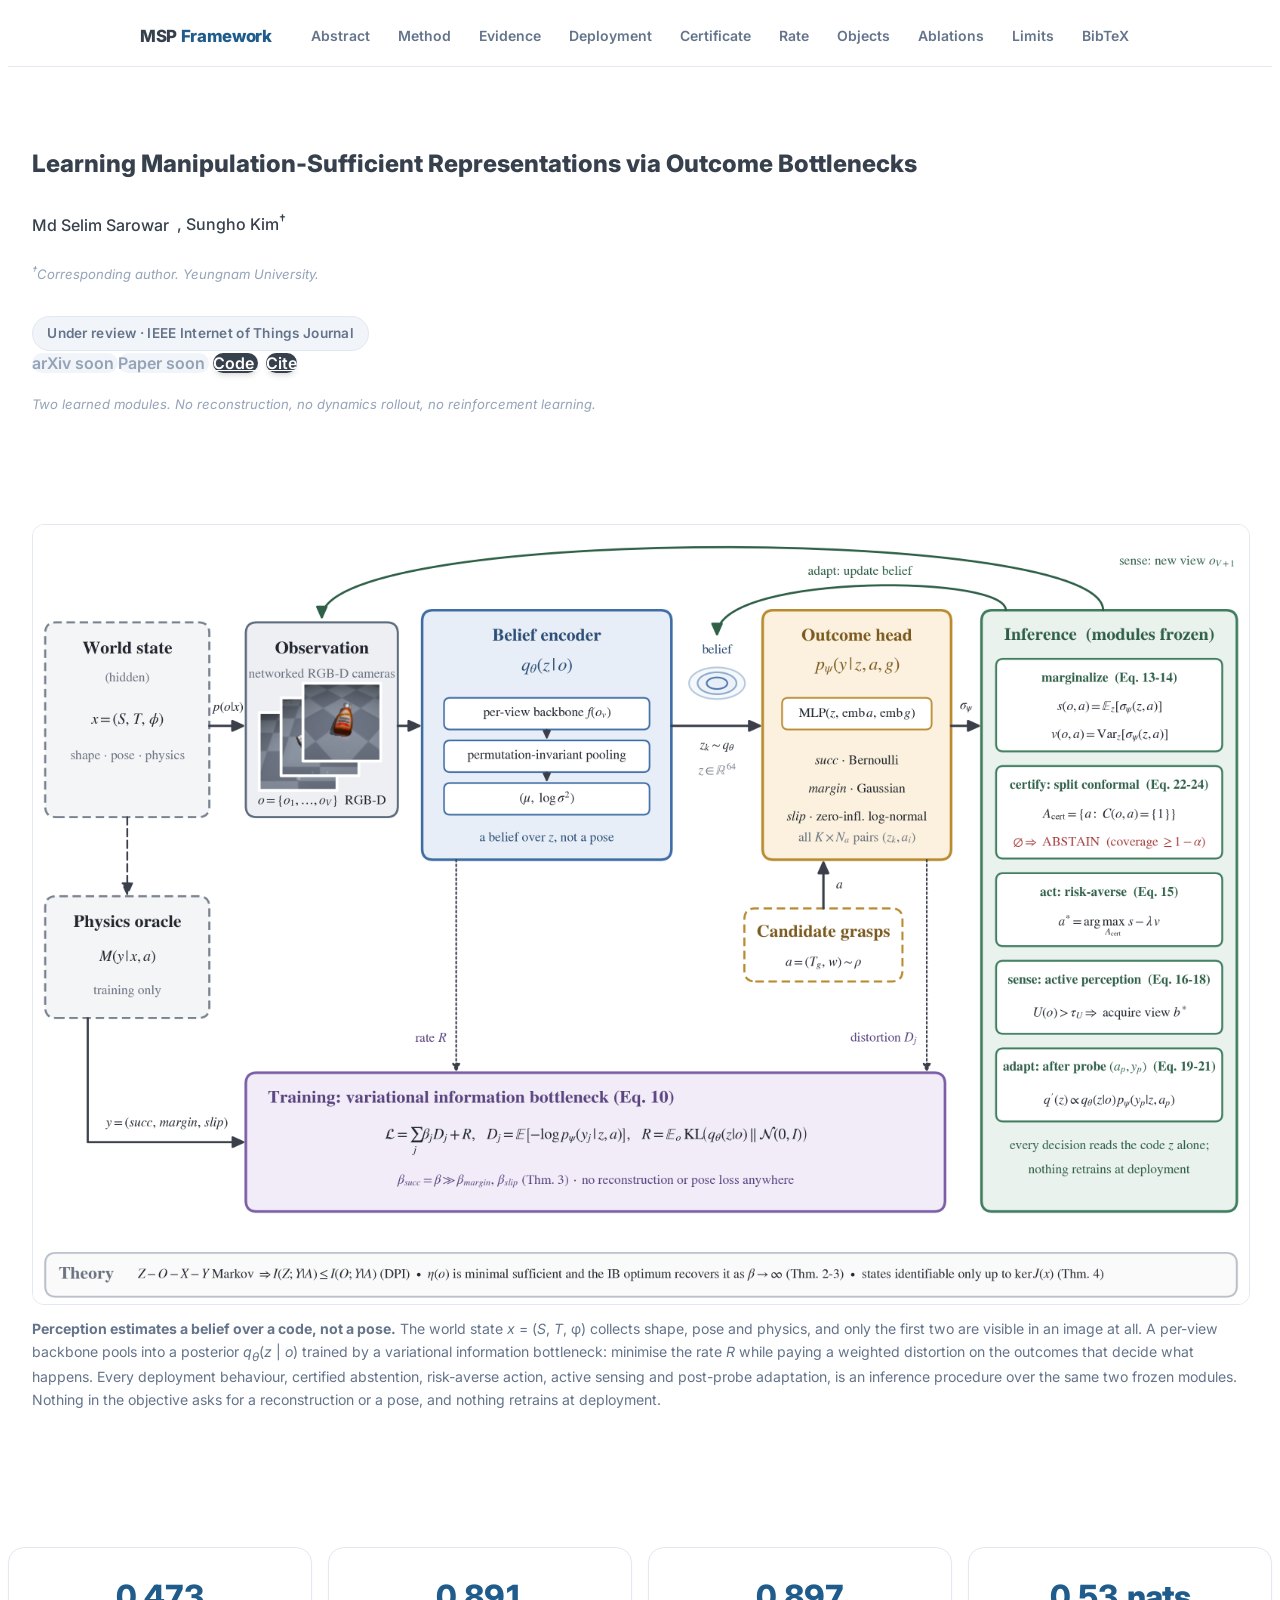
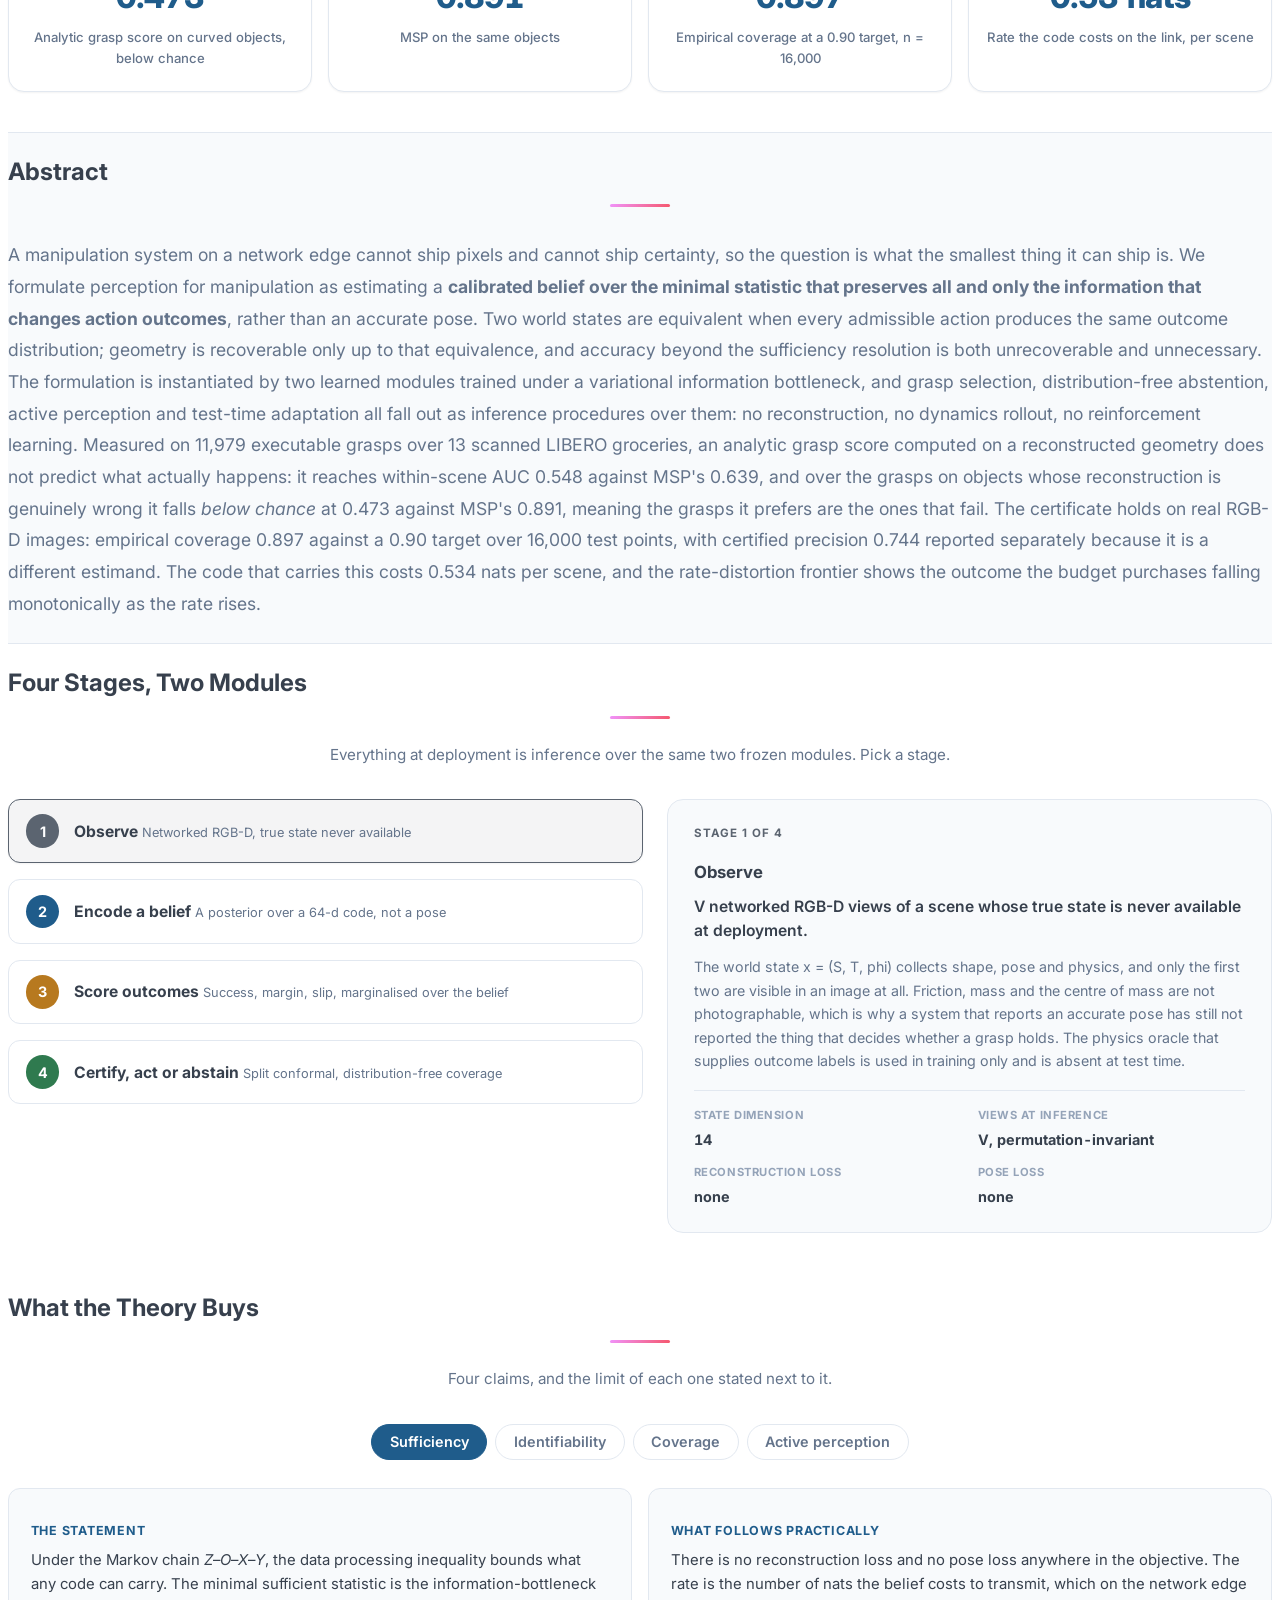
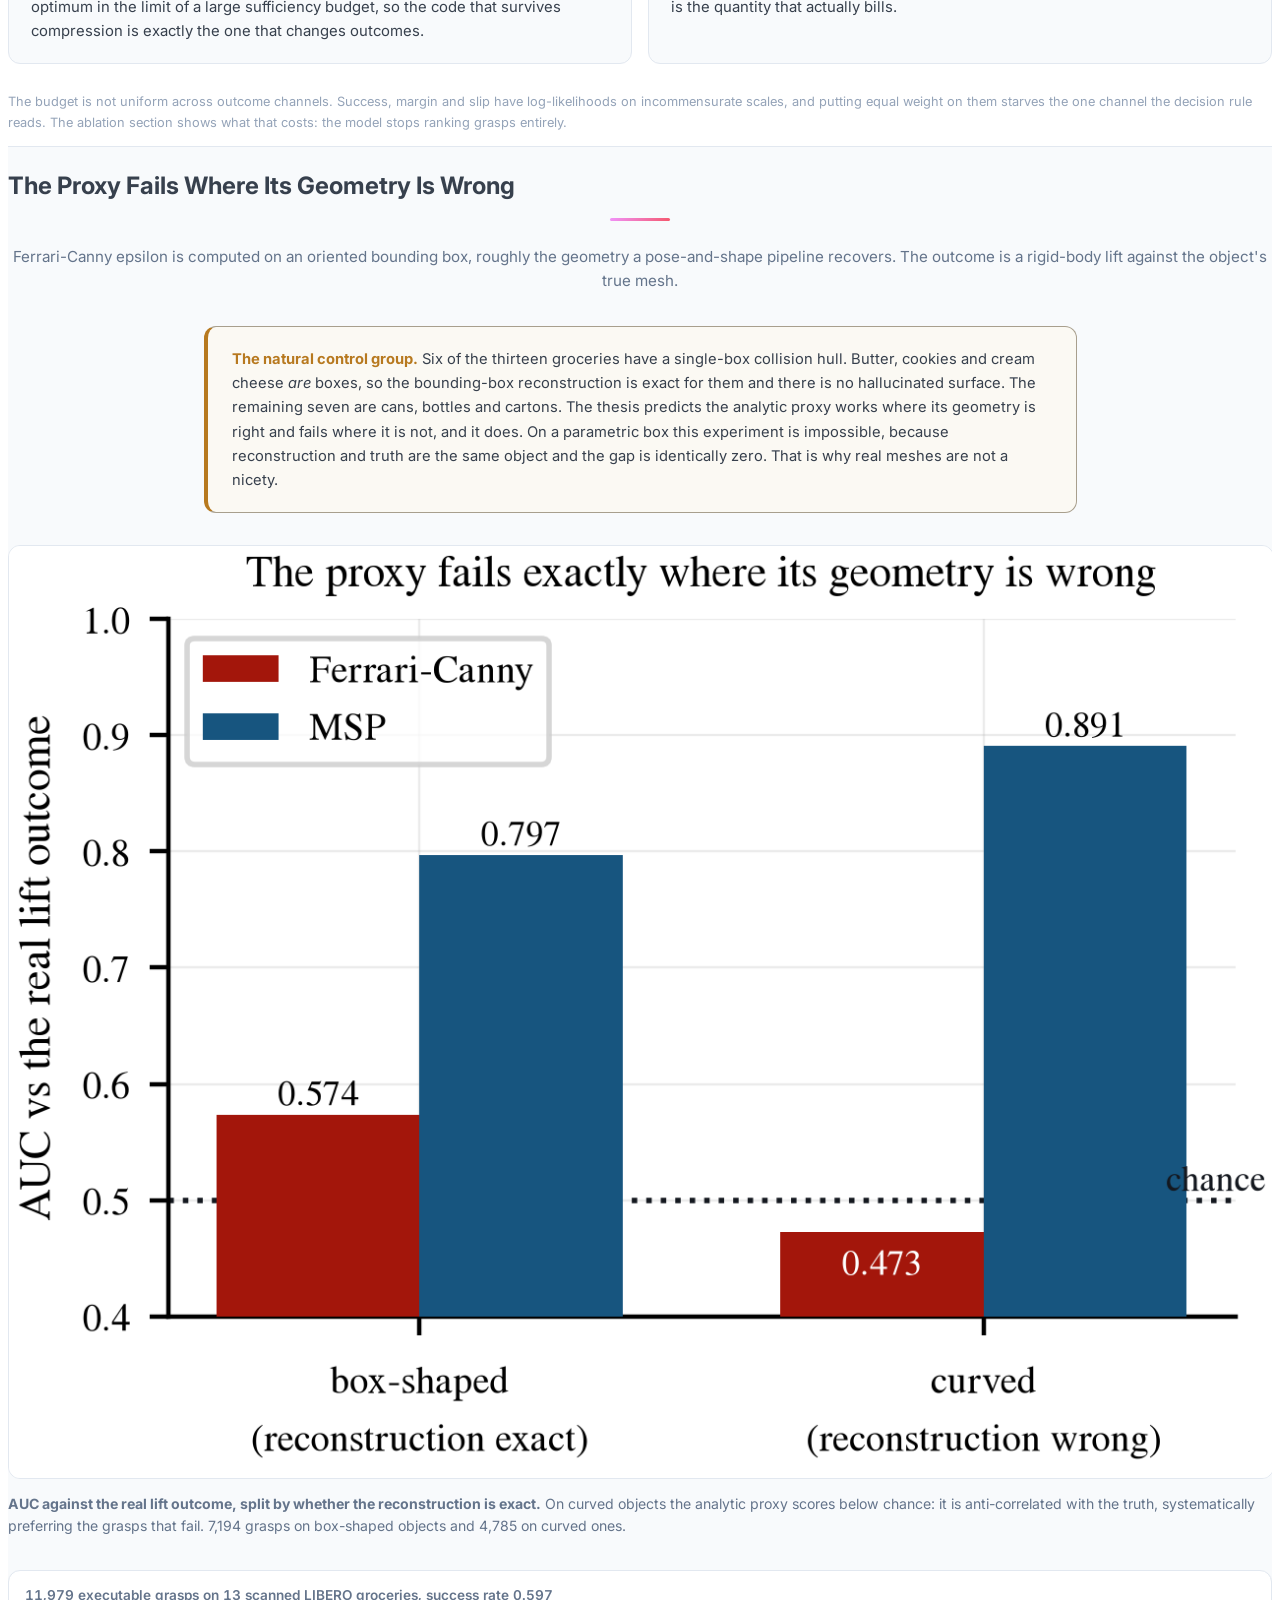
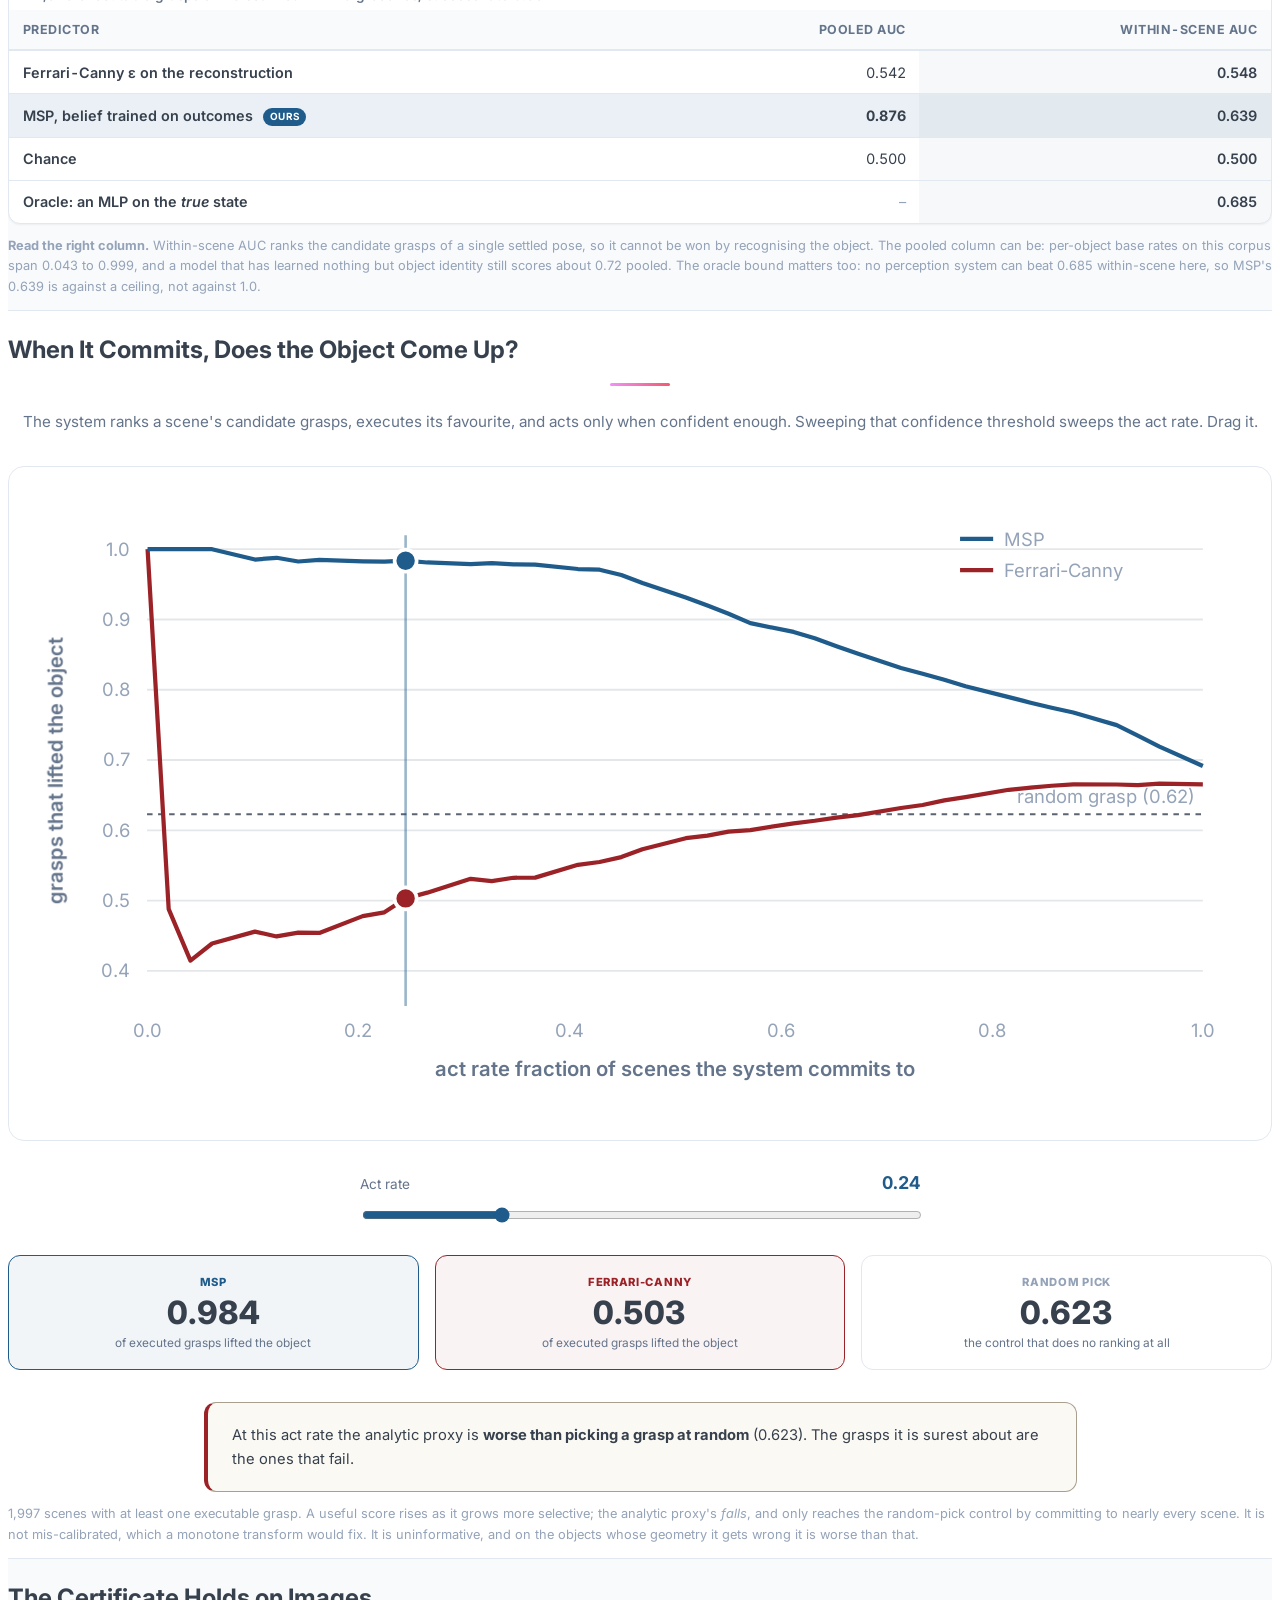
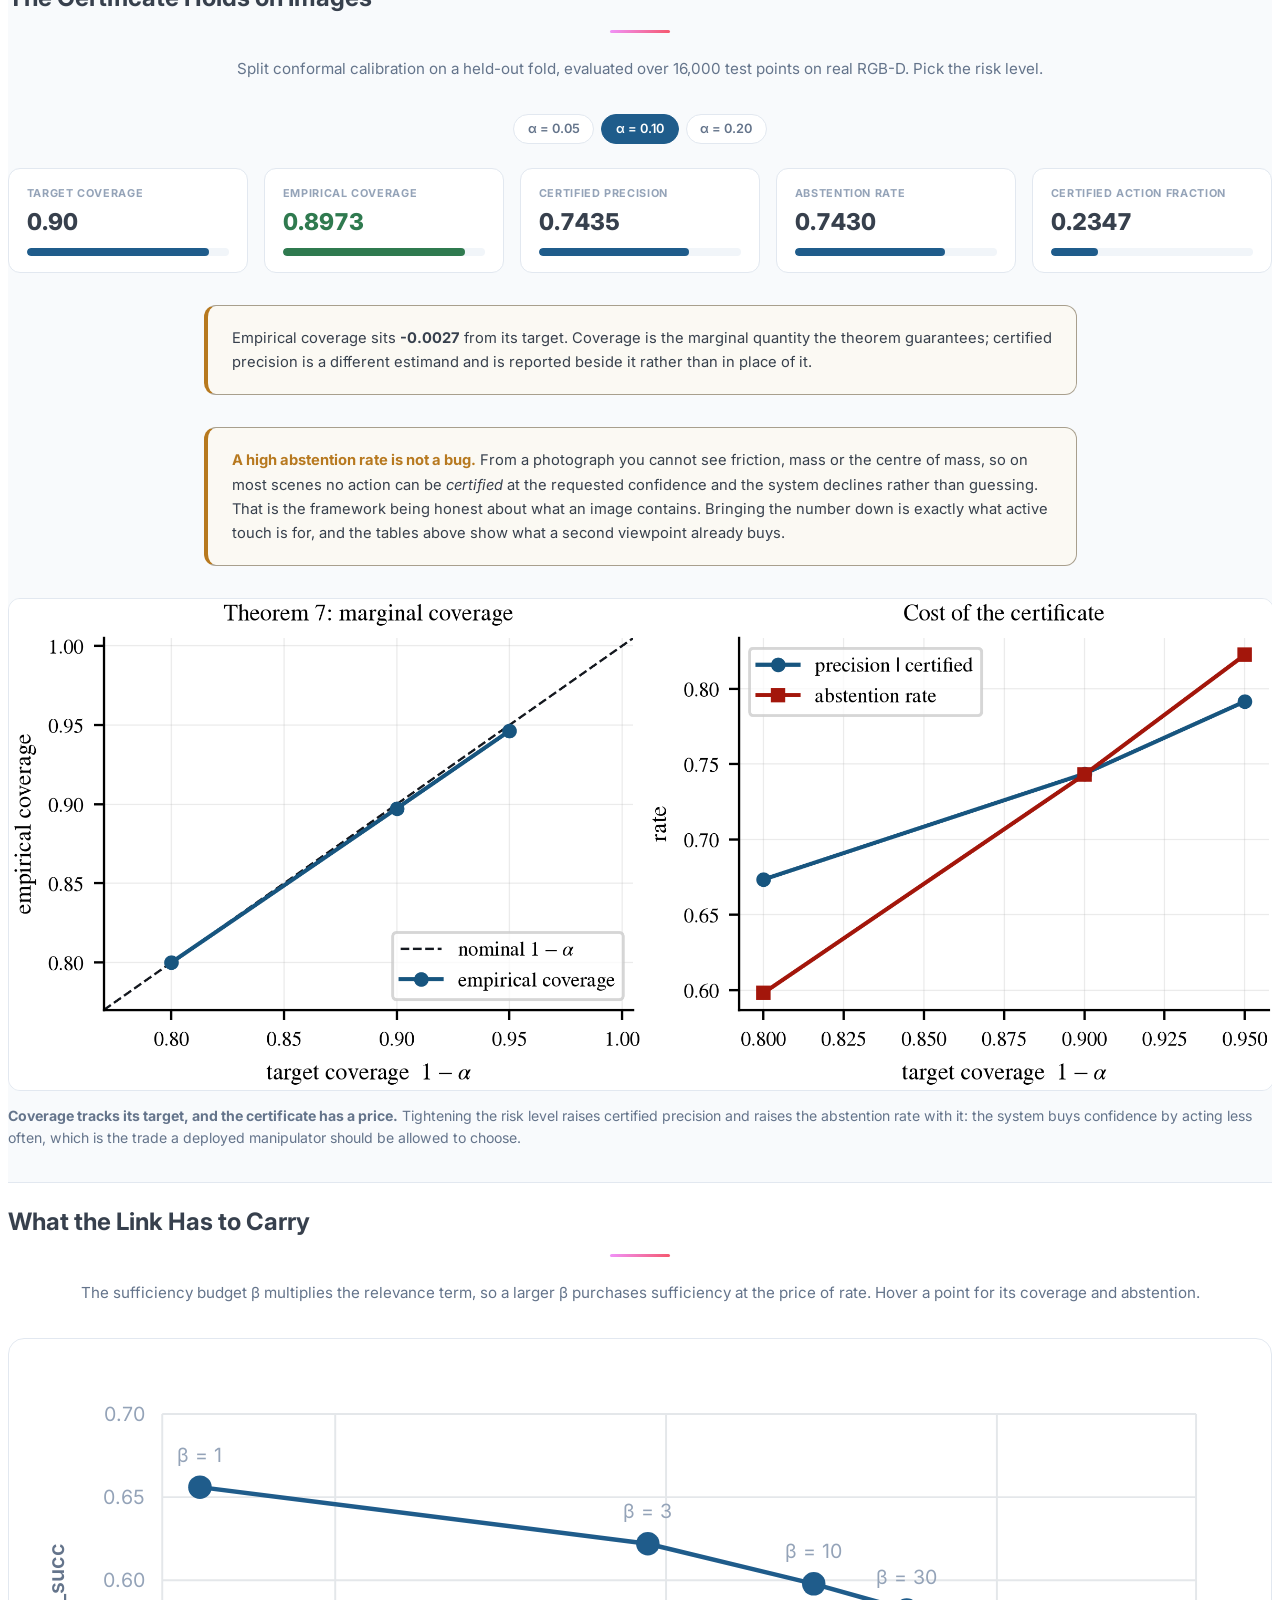
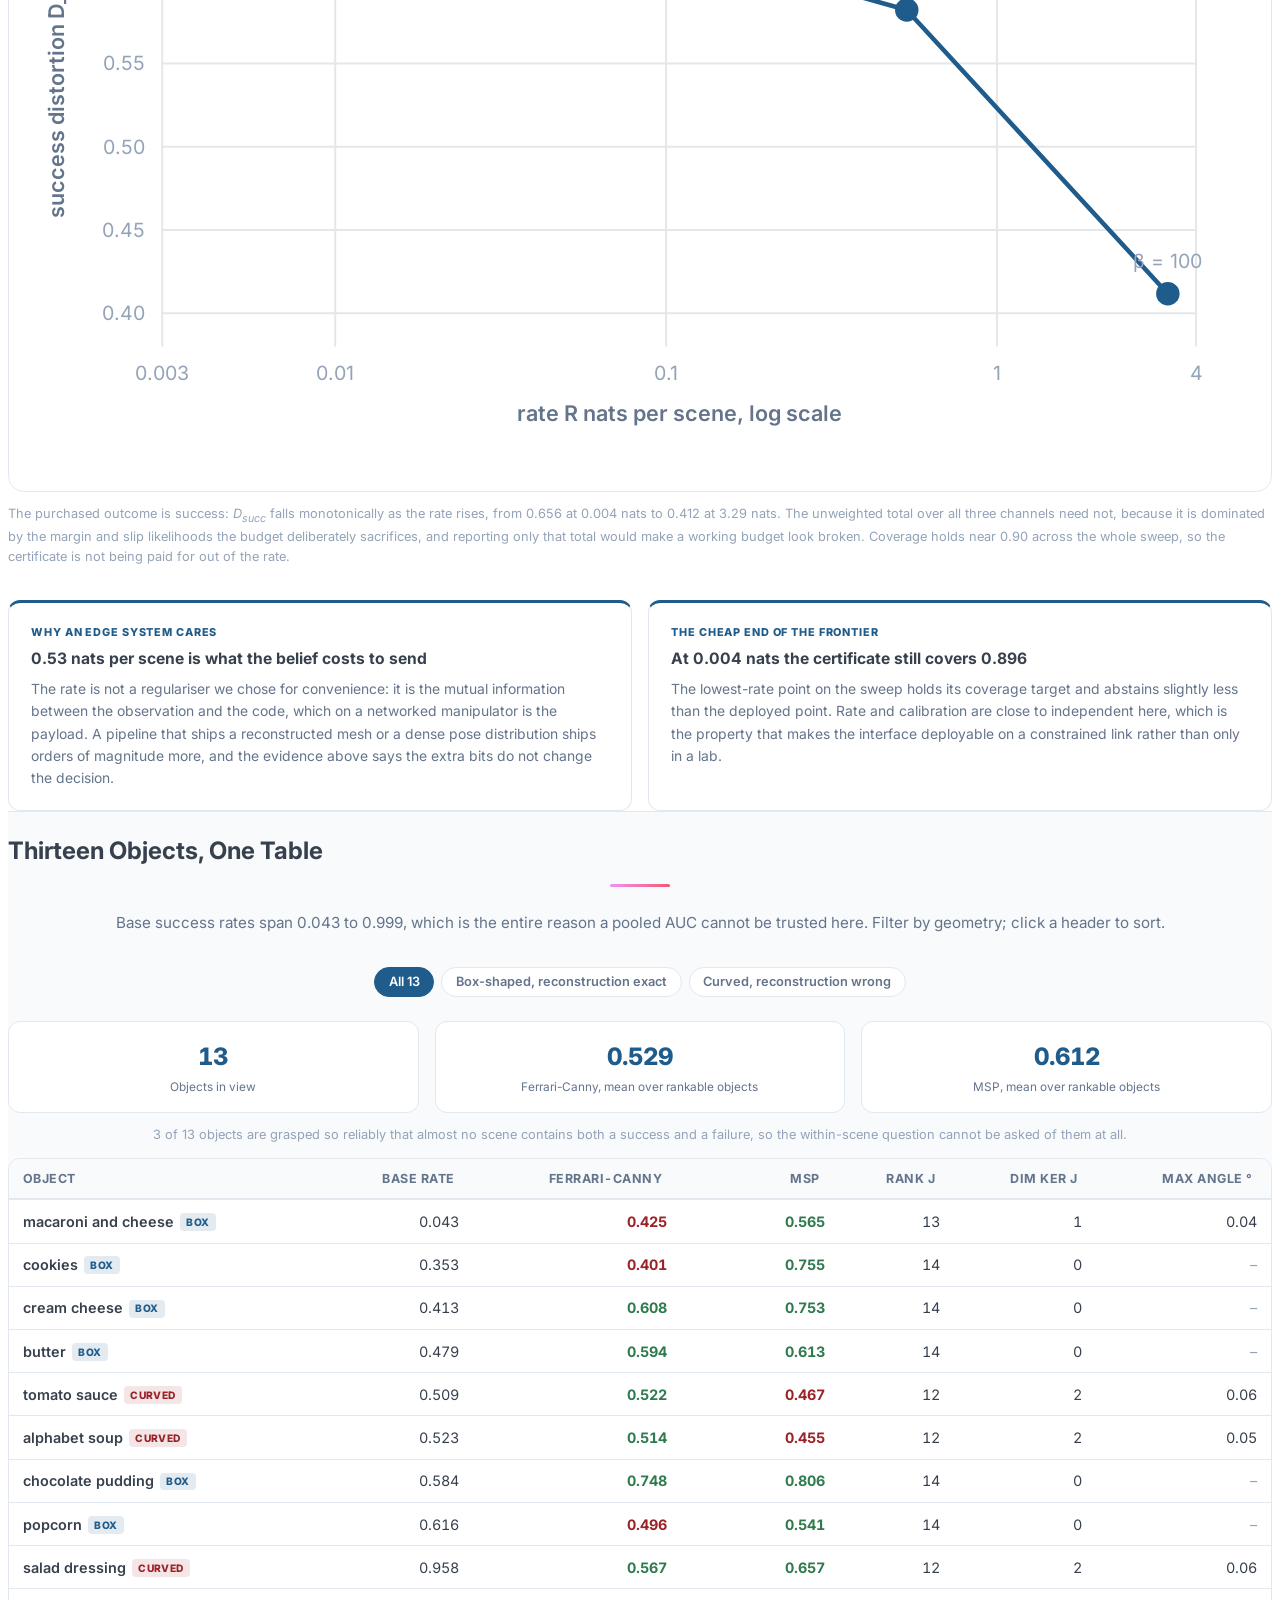
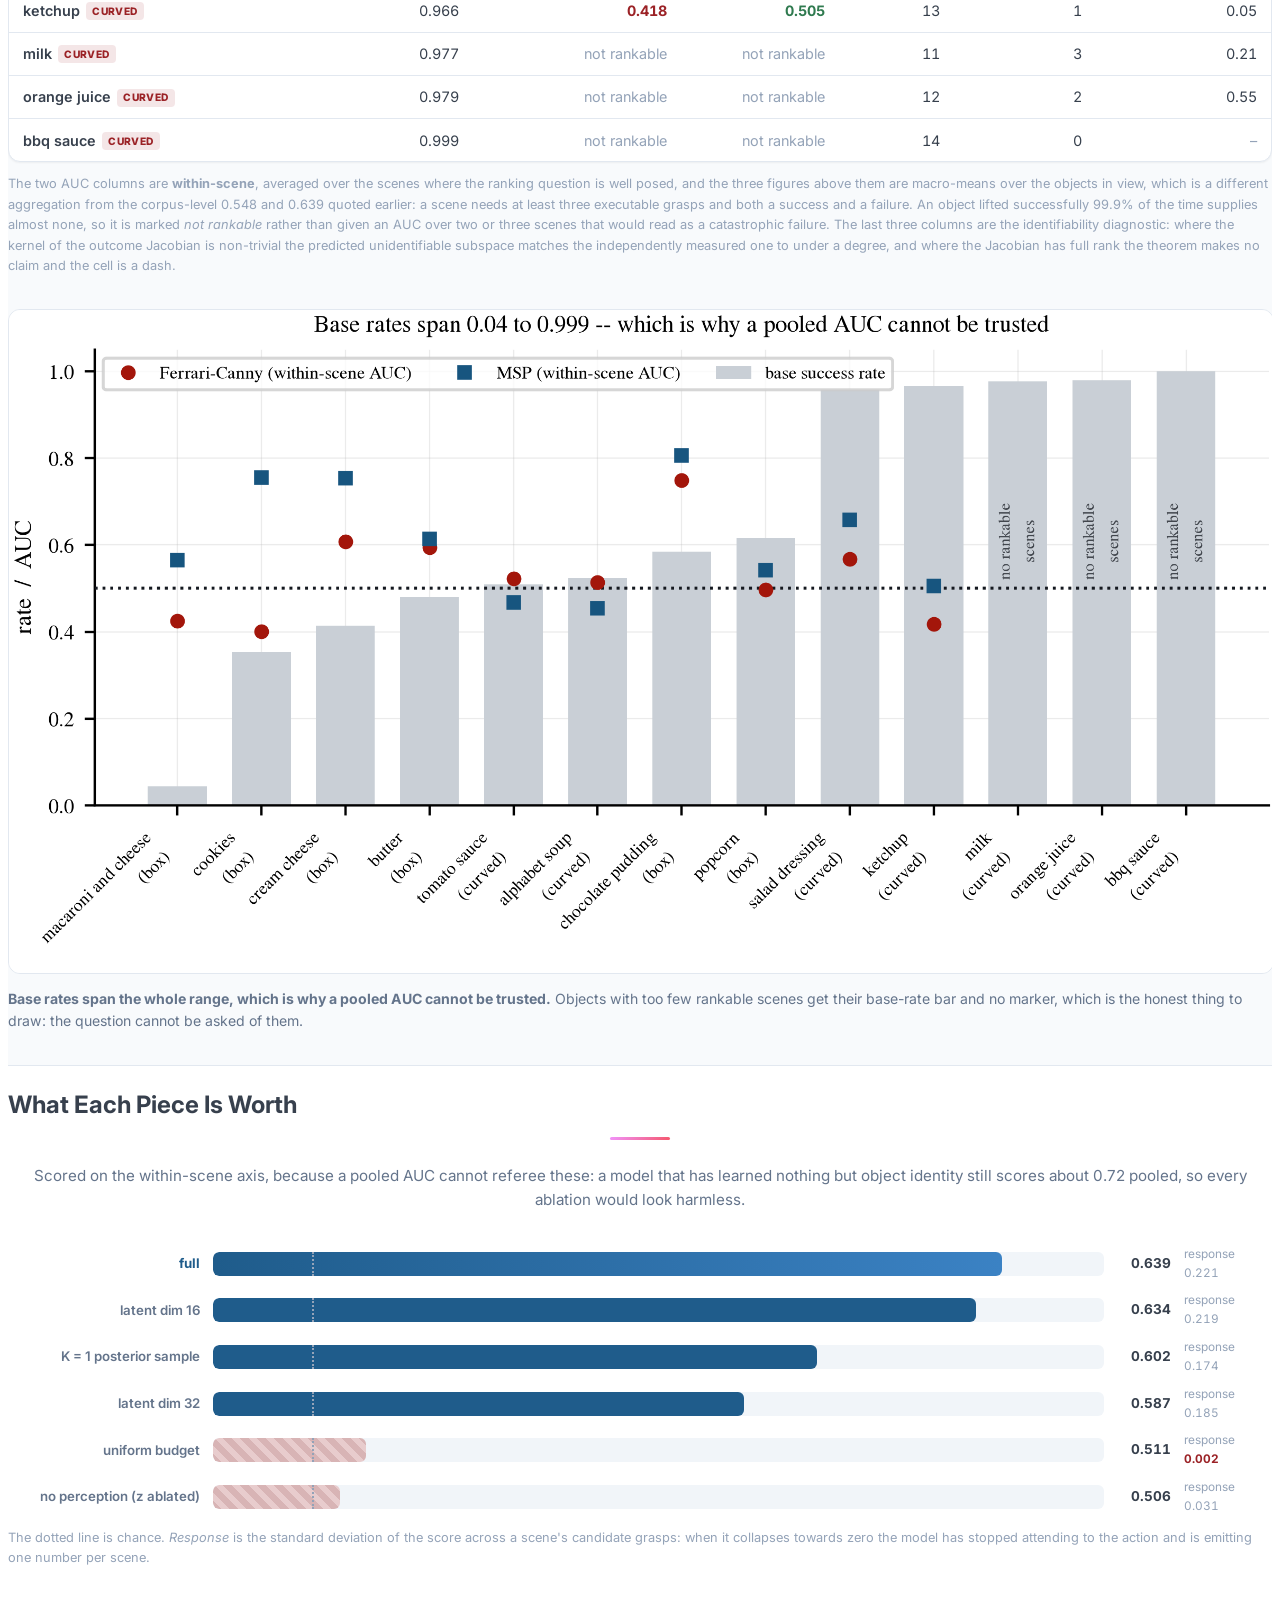
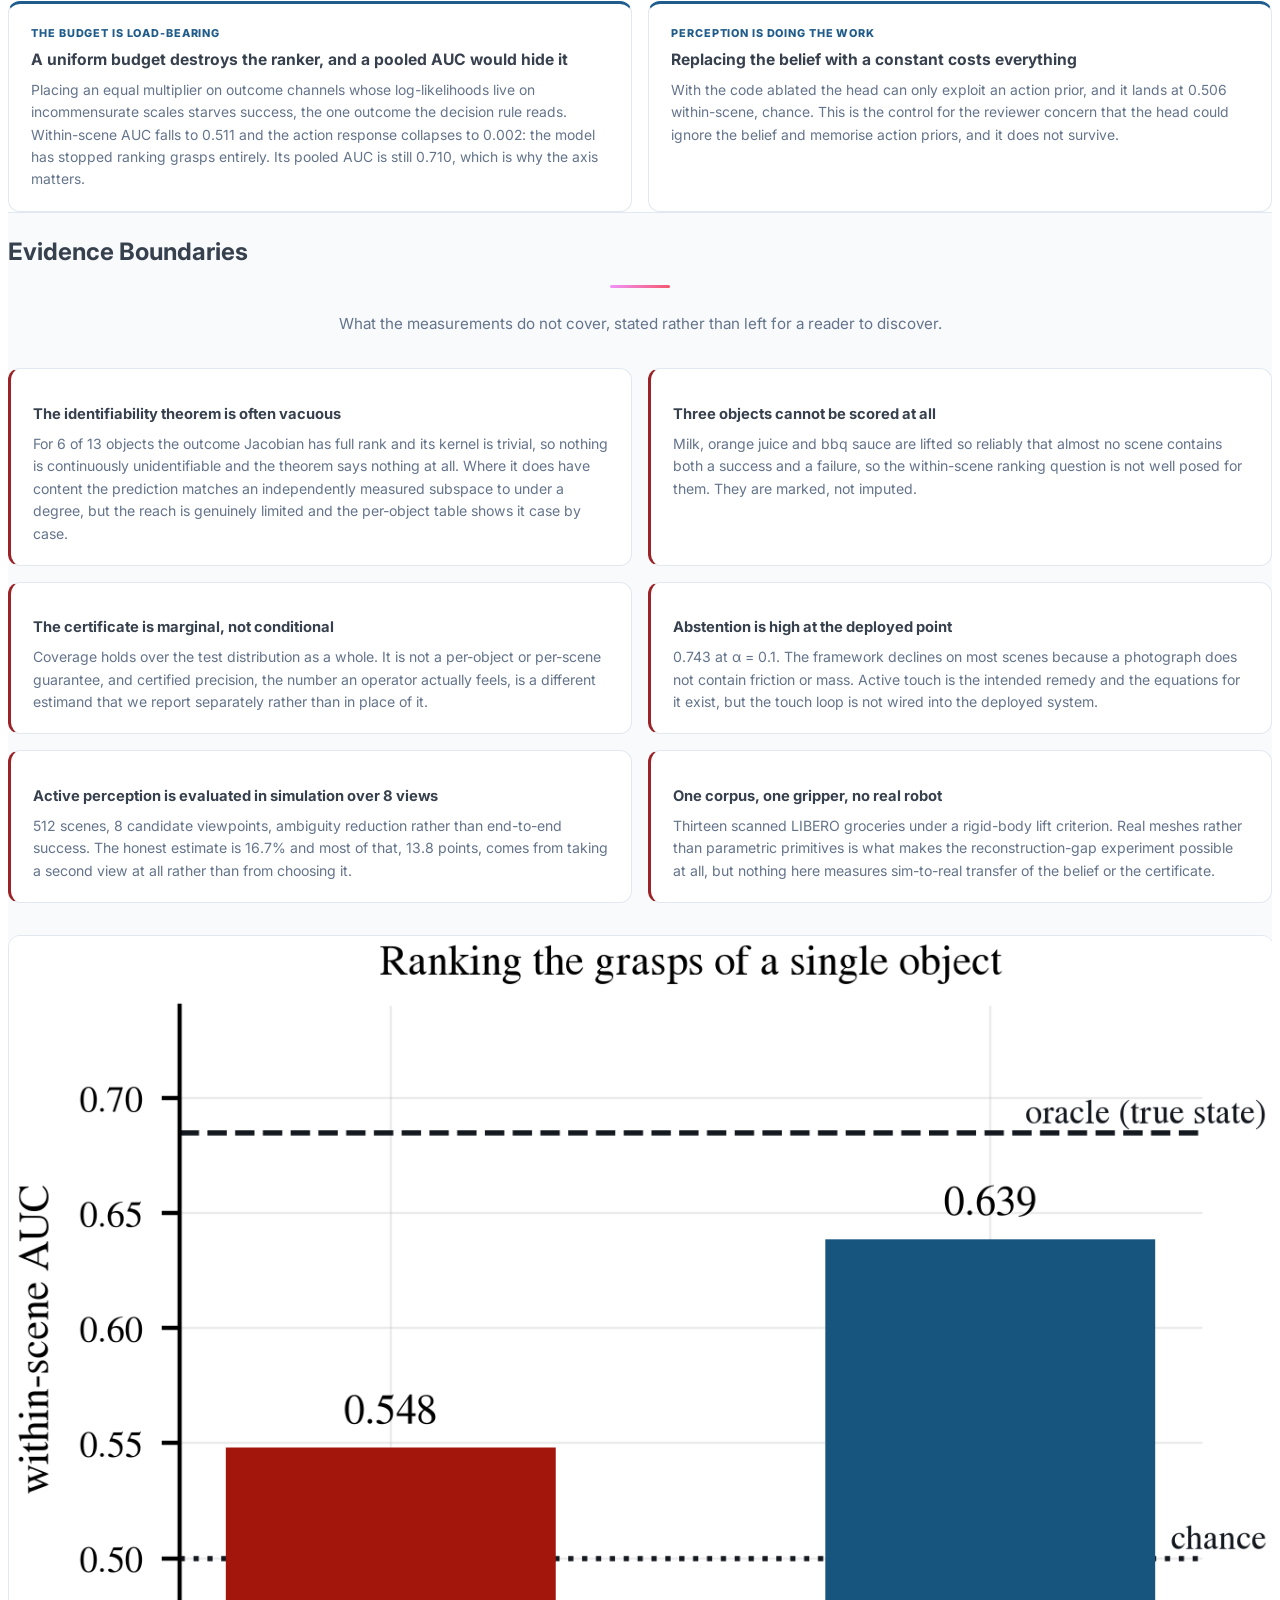
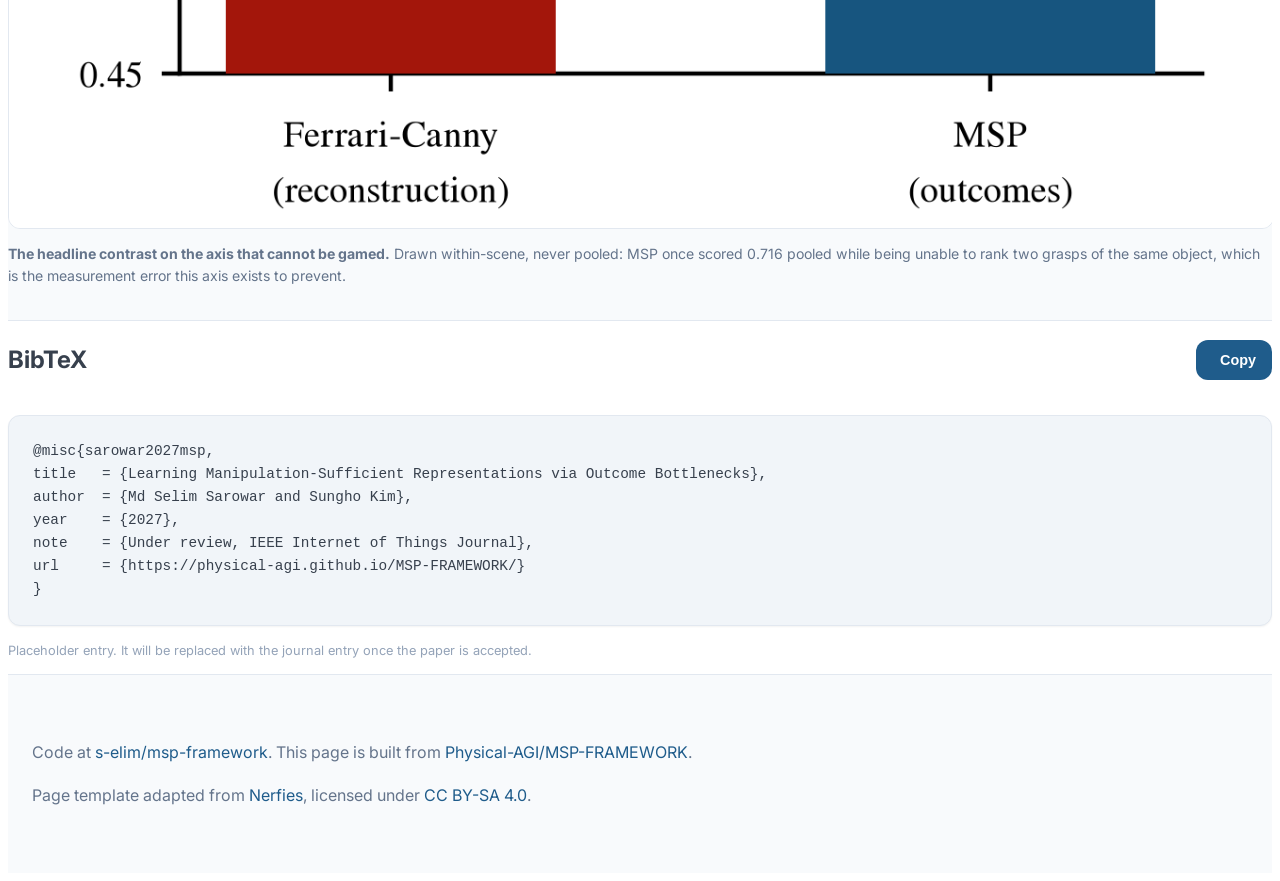
==== commit 0056bd06: "docs: retitle to "Learning Manipulation-Sufficient Representations via  Outcome Bottlenecks" Updates" ====
--- a/index.html
+++ b/index.html
@@ -5,7 +5,7 @@
   <meta name="viewport" content="width=device-width, initial-scale=1">
 
   <!-- Primary Meta Tags -->
-  <meta name="title" content="MSP: Perception as Sufficiency, Not Accuracy">
+  <meta name="title" content="MSP: Learning Manipulation-Sufficient Representations via Outcome Bottlenecks">
   <meta name="description" content="Perception for manipulation, formulated as a calibrated belief over the minimal statistic that preserves all and only the information that changes action outcomes. An analytic grasp score computed on a reconstructed geometry scores below chance on curved objects; MSP reaches 0.891 on the same objects, with a distribution-free coverage certificate.">
   <meta name="keywords" content="manipulation, grasping, information bottleneck, sufficient statistic, conformal prediction, calibrated abstention, identifiability, active perception, edge robotics, IoT">
   <meta name="robots" content="index, follow">
@@ -14,7 +14,7 @@
 
   <!-- Open Graph / Facebook -->
   <meta property="og:type" content="article">
-  <meta property="og:title" content="MSP: Perception as Sufficiency, Not Accuracy">
+  <meta property="og:title" content="MSP: Learning Manipulation-Sufficient Representations via Outcome Bottlenecks">
   <meta property="og:description" content="Estimate what changes the outcome, not what the object looks like. A minimal-rate, certifiable grasping interface for the network edge.">
   <meta property="og:url" content="https://physical-agi.github.io/MSP-FRAMEWORK/">
   <meta property="og:image" content="https://physical-agi.github.io/MSP-FRAMEWORK/static/images/fig_framework.png">
@@ -26,13 +26,13 @@
 
   <!-- Twitter -->
   <meta name="twitter:card" content="summary_large_image">
-  <meta name="twitter:title" content="MSP: Perception as Sufficiency, Not Accuracy">
+  <meta name="twitter:title" content="MSP: Learning Manipulation-Sufficient Representations via Outcome Bottlenecks">
   <meta name="twitter:description" content="An analytic grasp score on a reconstructed geometry is anti-correlated with the truth on curved objects. MSP reaches 0.891 there, and carries a coverage certificate.">
   <meta name="twitter:image" content="https://physical-agi.github.io/MSP-FRAMEWORK/static/images/fig_framework.png">
   <meta name="twitter:image:alt" content="The MSP framework diagram">
 
   <!-- Academic / Google Scholar -->
-  <meta name="citation_title" content="Perception as Sufficiency, Not Accuracy: A Minimal-Rate, Certifiable Grasping Interface for the Network Edge">
+  <meta name="citation_title" content="Learning Manipulation-Sufficient Representations via Outcome Bottlenecks">
   <meta name="citation_author" content="Sarowar, Md Selim">
   <meta name="citation_author" content="Kim, Sungho">
   <meta name="citation_journal_title" content="IEEE Internet of Things Journal">
@@ -49,7 +49,7 @@
   <link rel="preconnect" href="https://fonts.gstatic.com" crossorigin>
   <link rel="preconnect" href="https://cdn.jsdelivr.net">
 
-  <title>MSP: Perception as Sufficiency, Not Accuracy</title>
+  <title>MSP: Learning Manipulation-Sufficient Representations via Outcome Bottlenecks</title>
 
   <link rel="icon" type="image/png" href="static/images/robot.png">
   <link rel="apple-touch-icon" href="static/images/robot.png">
@@ -74,7 +74,7 @@
   {
     "@context": "https://schema.org",
     "@type": "ScholarlyArticle",
-    "headline": "Perception as Sufficiency, Not Accuracy: A Minimal-Rate, Certifiable Grasping Interface for the Network Edge",
+    "headline": "Learning Manipulation-Sufficient Representations via Outcome Bottlenecks",
     "author": [
       { "@type": "Person", "name": "Md Selim Sarowar" },
       { "@type": "Person", "name": "Sungho Kim" }
@@ -123,10 +123,7 @@
       <div class="container is-max-desktop">
         <div class="columns is-centered">
           <div class="column has-text-centered">
-            <h1 class="title is-1 publication-title">Perception as Sufficiency, Not Accuracy</h1>
-            <p class="is-size-5" style="color:var(--text-secondary);margin:-0.75rem 0 1.25rem">
-              A Minimal-Rate, Certifiable Grasping Interface for the Network Edge
-            </p>
+            <h1 class="title is-1 publication-title">Learning Manipulation-Sufficient Representations via Outcome Bottlenecks</h1>
 
             <div class="is-size-5 publication-authors">
               <span class="author-block">Md Selim Sarowar</span>,
@@ -788,7 +785,7 @@
         </button>
       </div>
       <pre id="bibtex-code"><code>@misc{sarowar2027msp,
-title   = {Perception as Sufficiency, Not Accuracy: A Minimal-Rate, Certifiable Grasping Interface for the Network Edge},
+title   = {Learning Manipulation-Sufficient Representations via Outcome Bottlenecks},
 author  = {Md Selim Sarowar and Sungho Kim},
 year    = {2027},
 note    = {Under review, IEEE Internet of Things Journal},
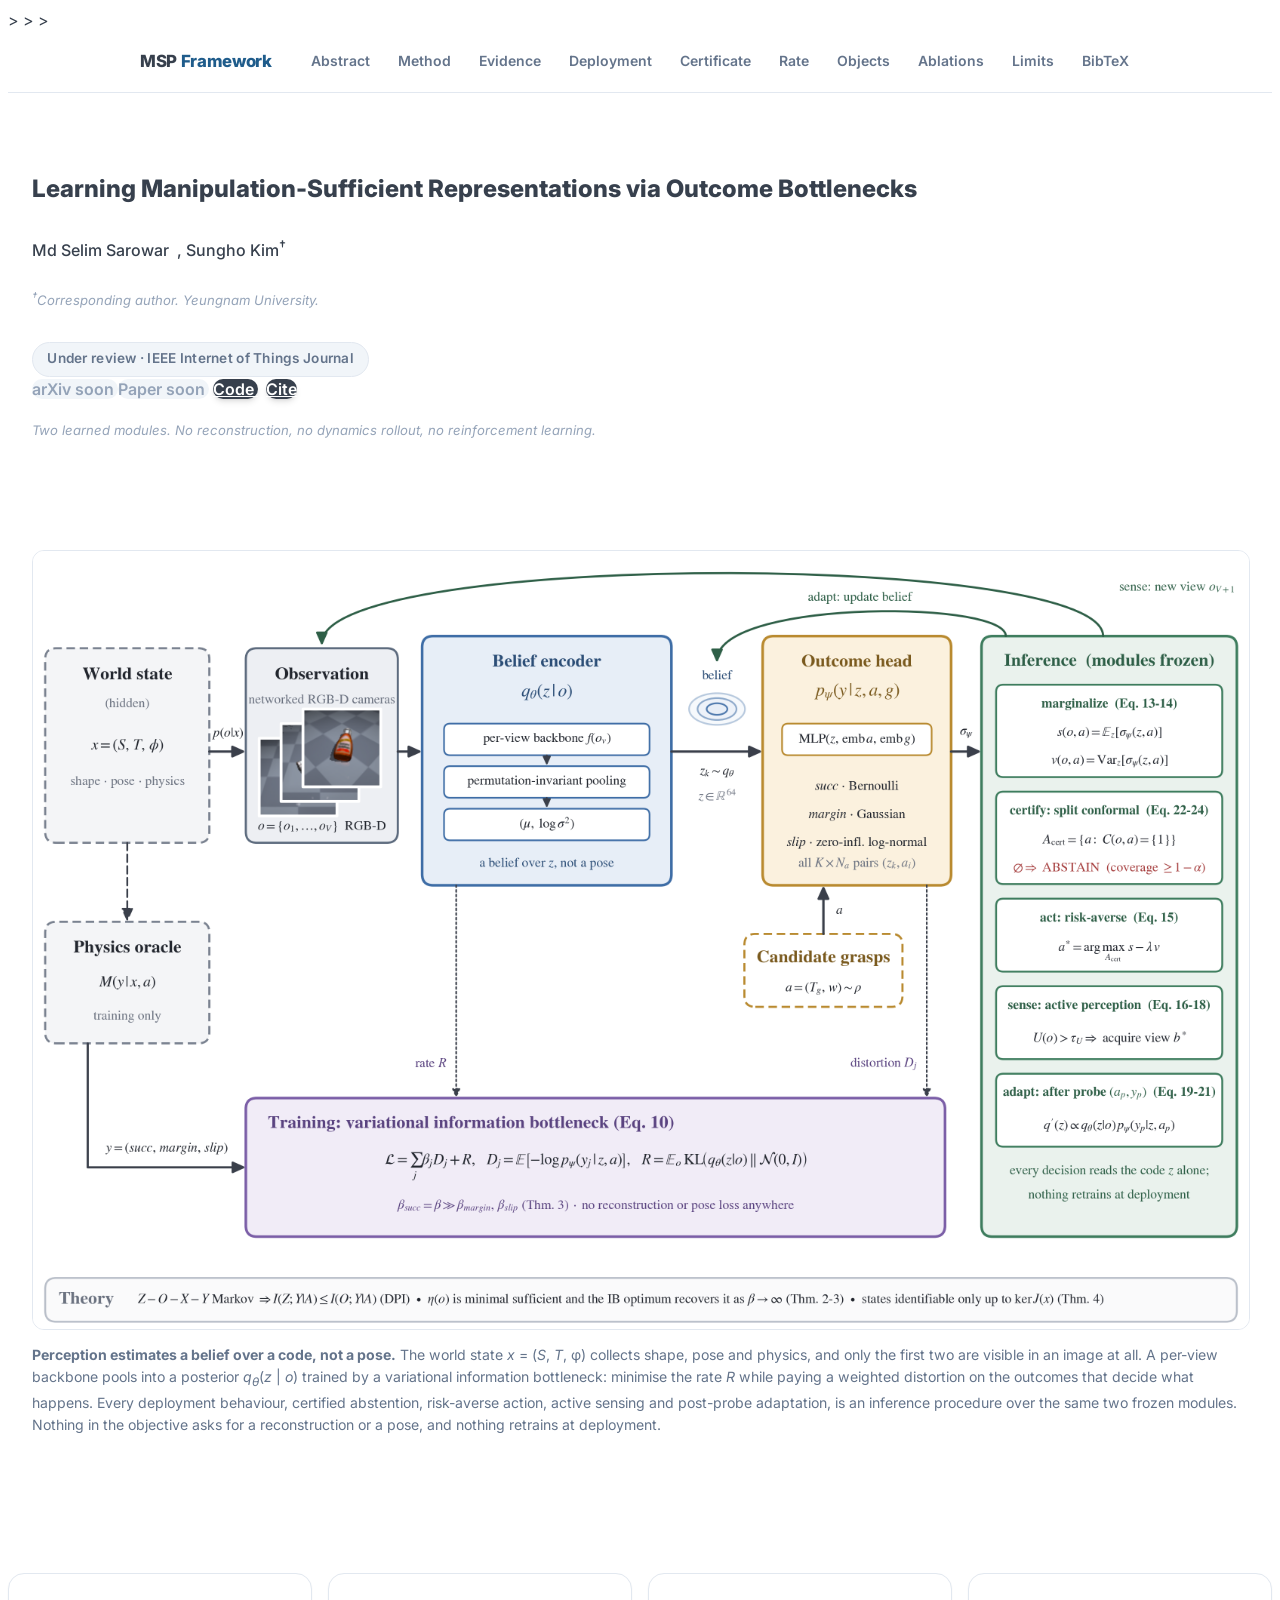
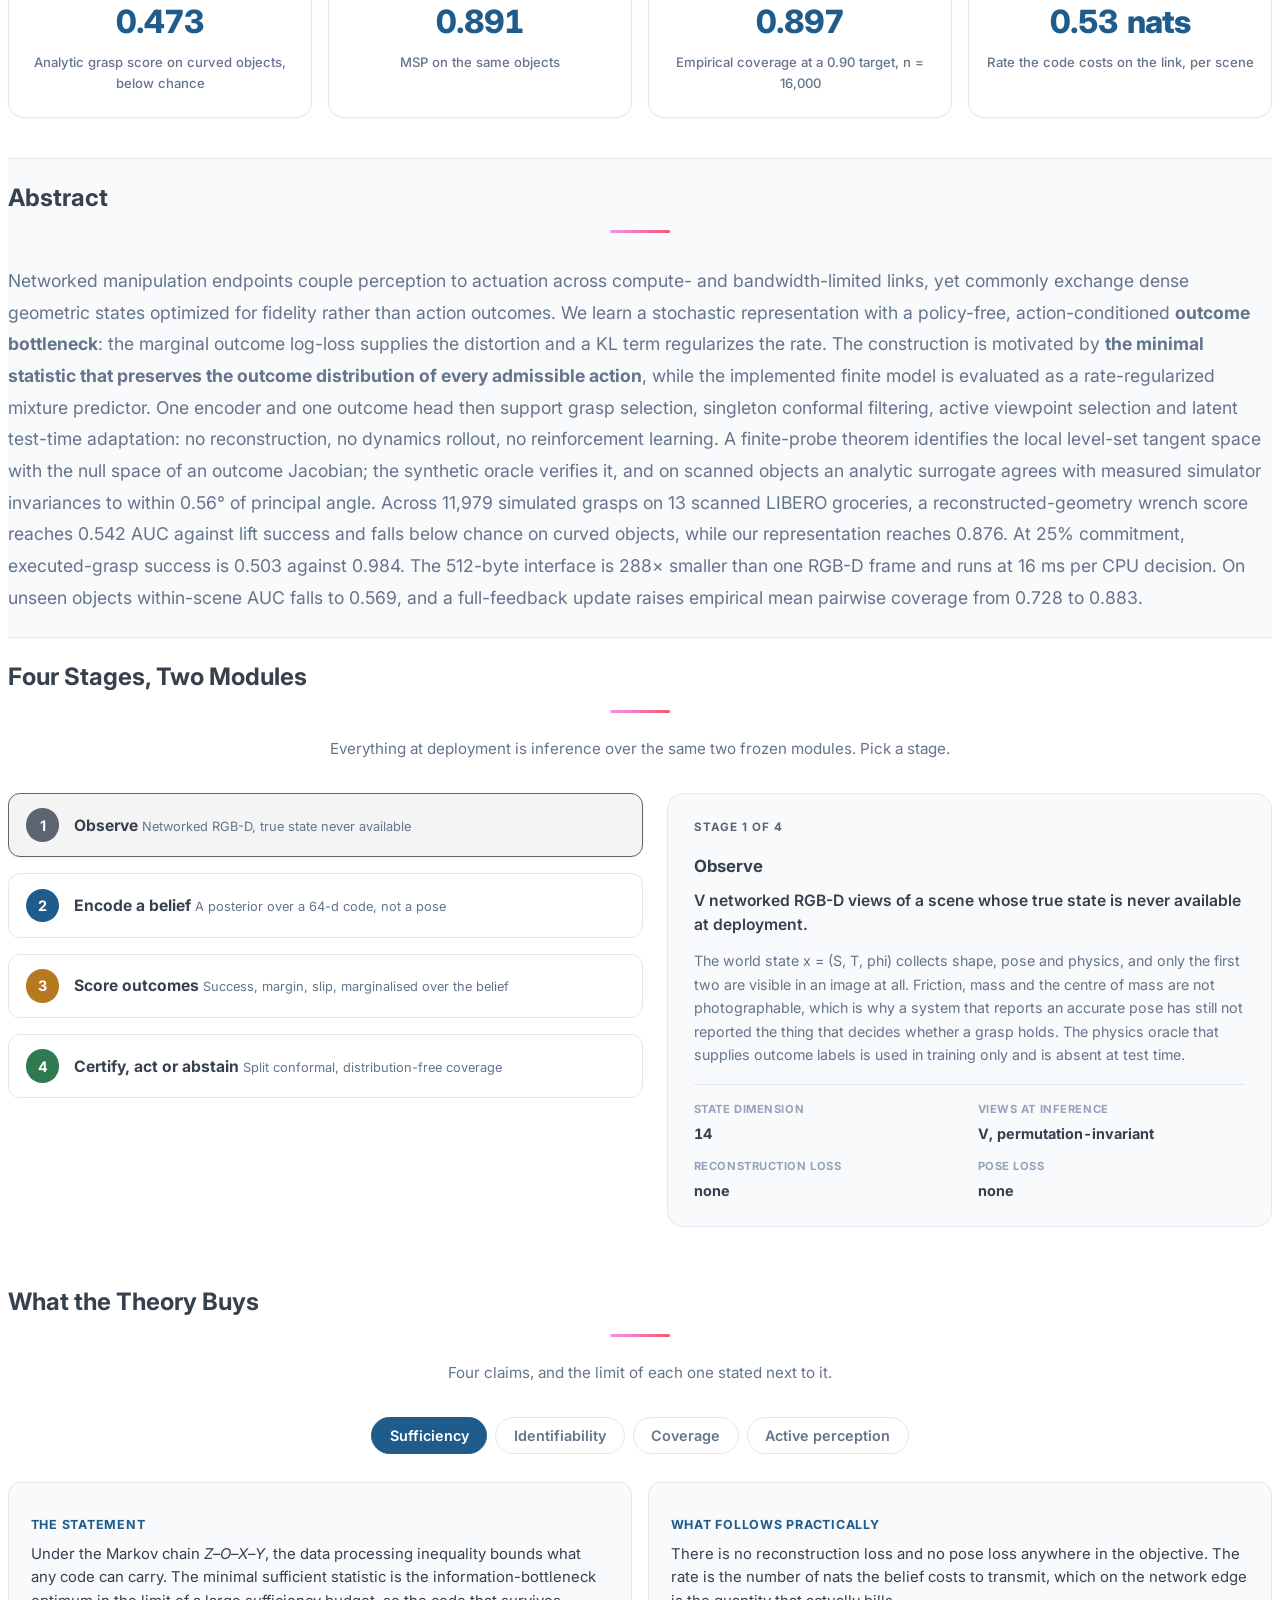
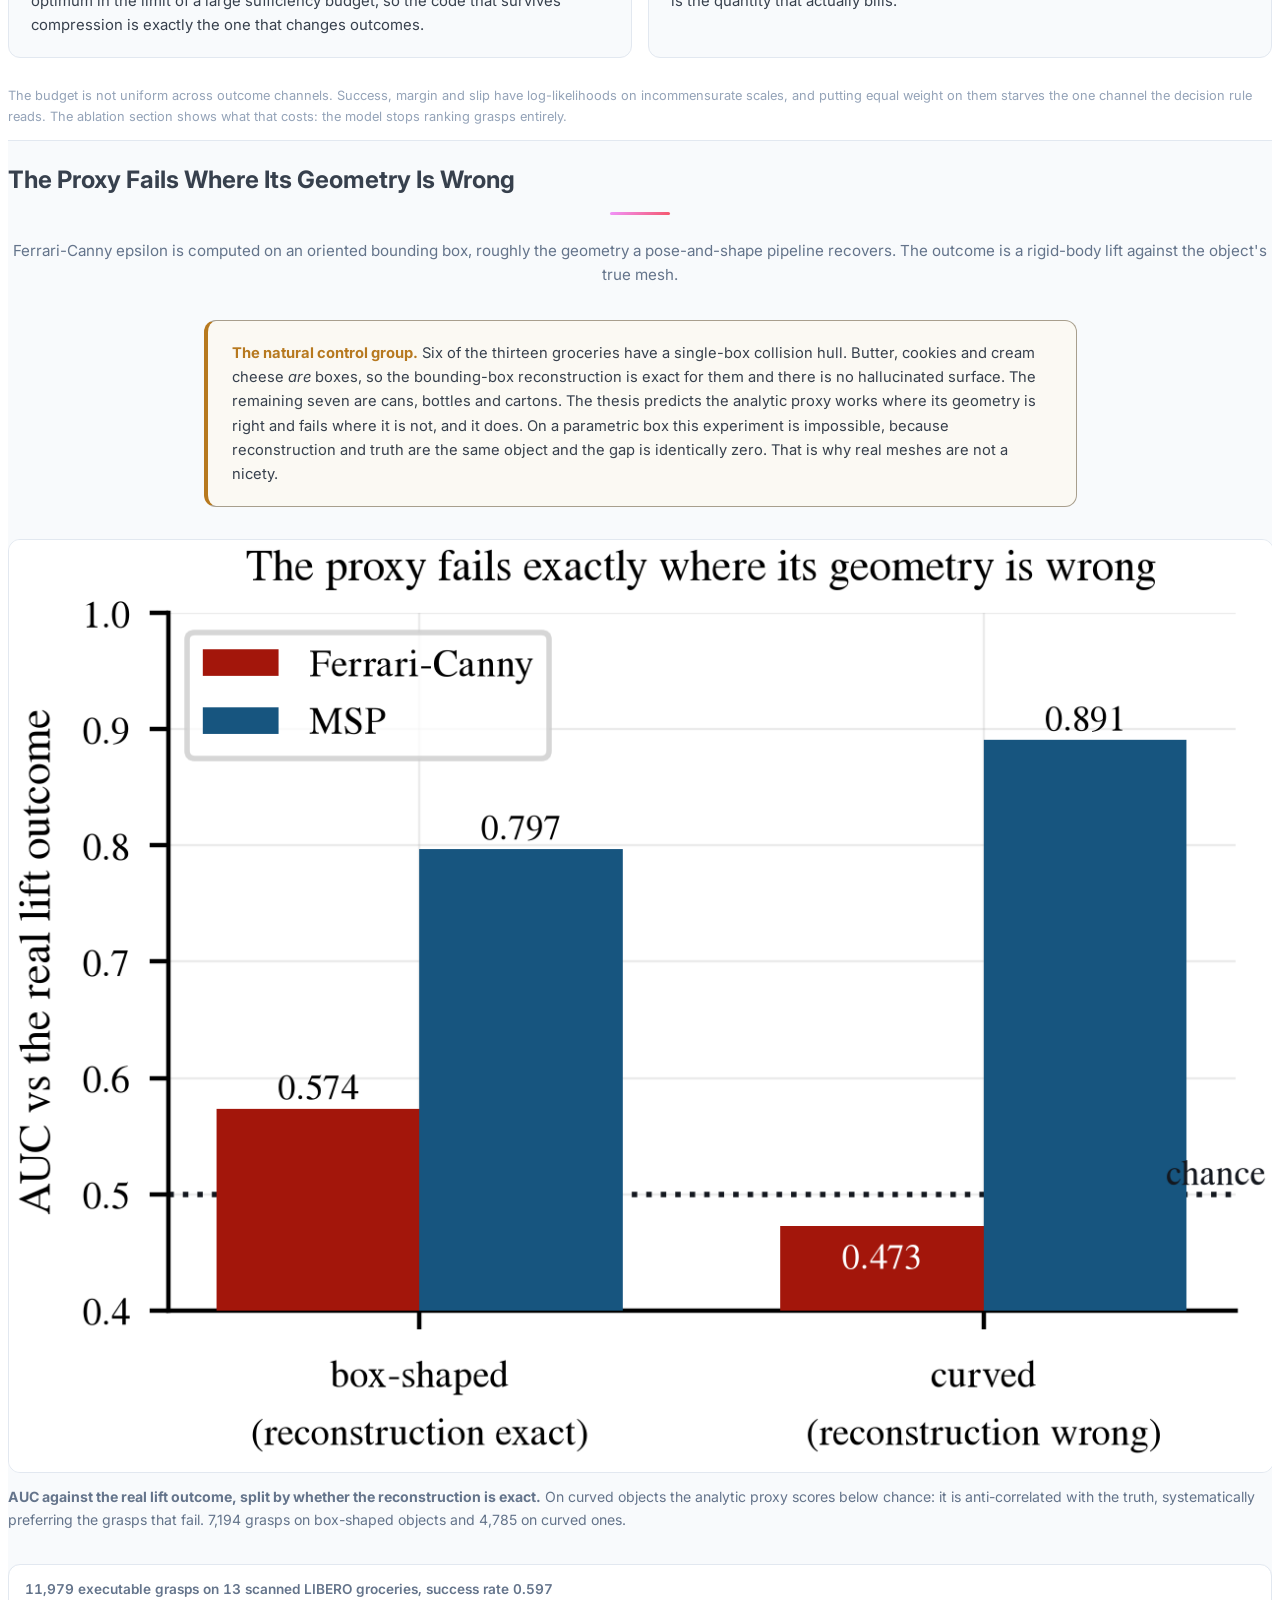
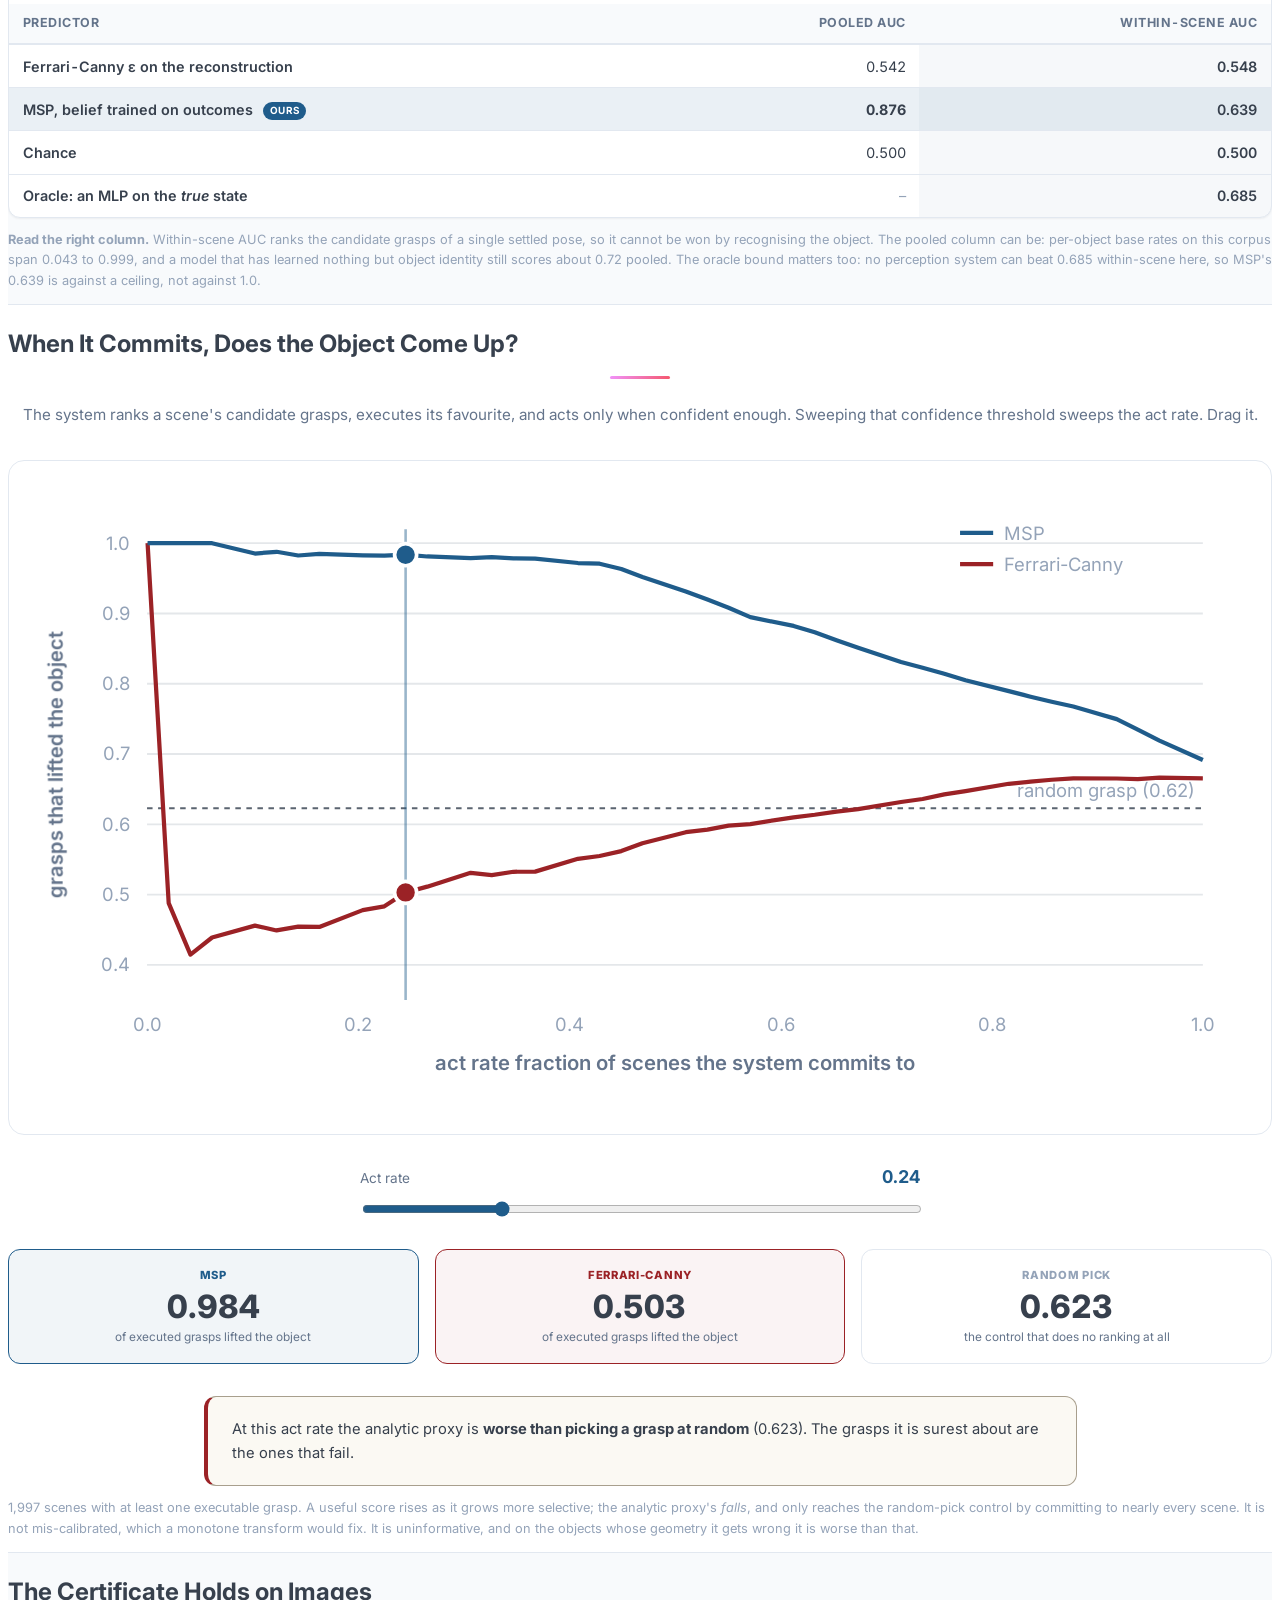
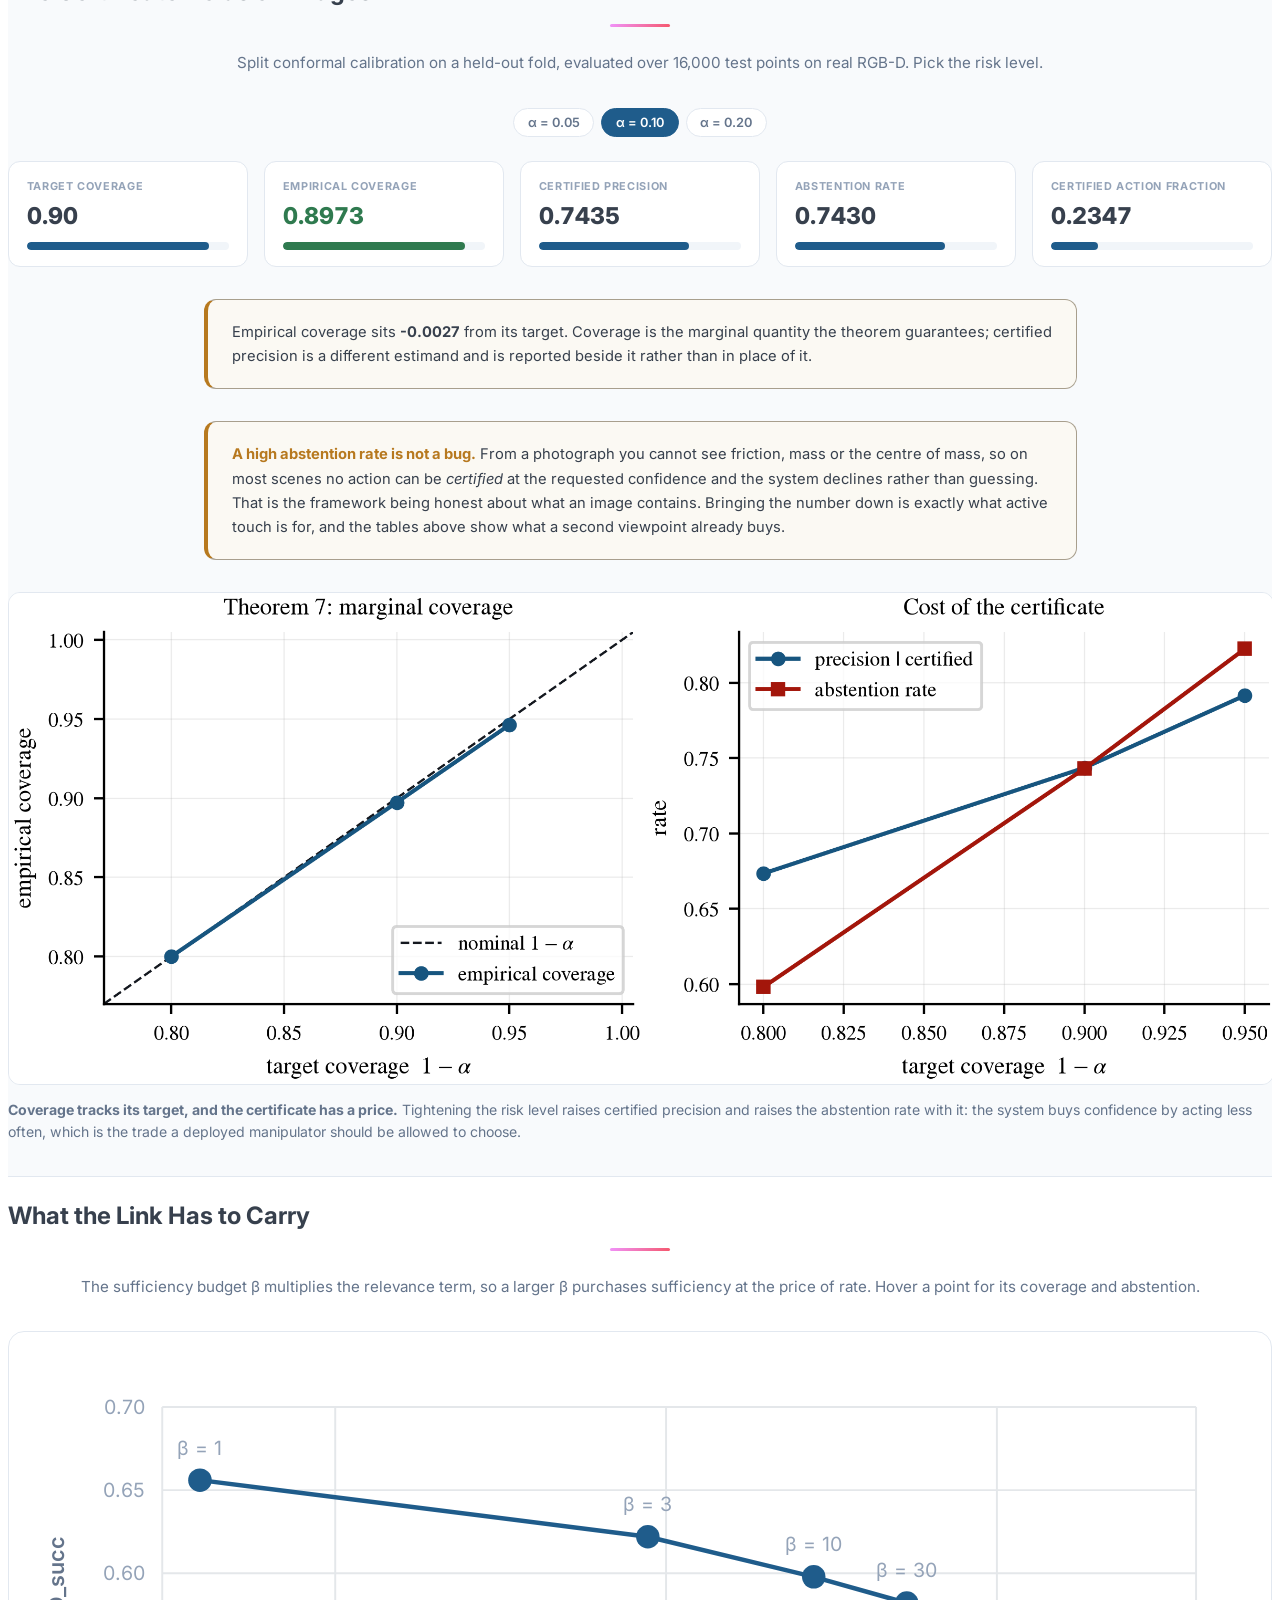
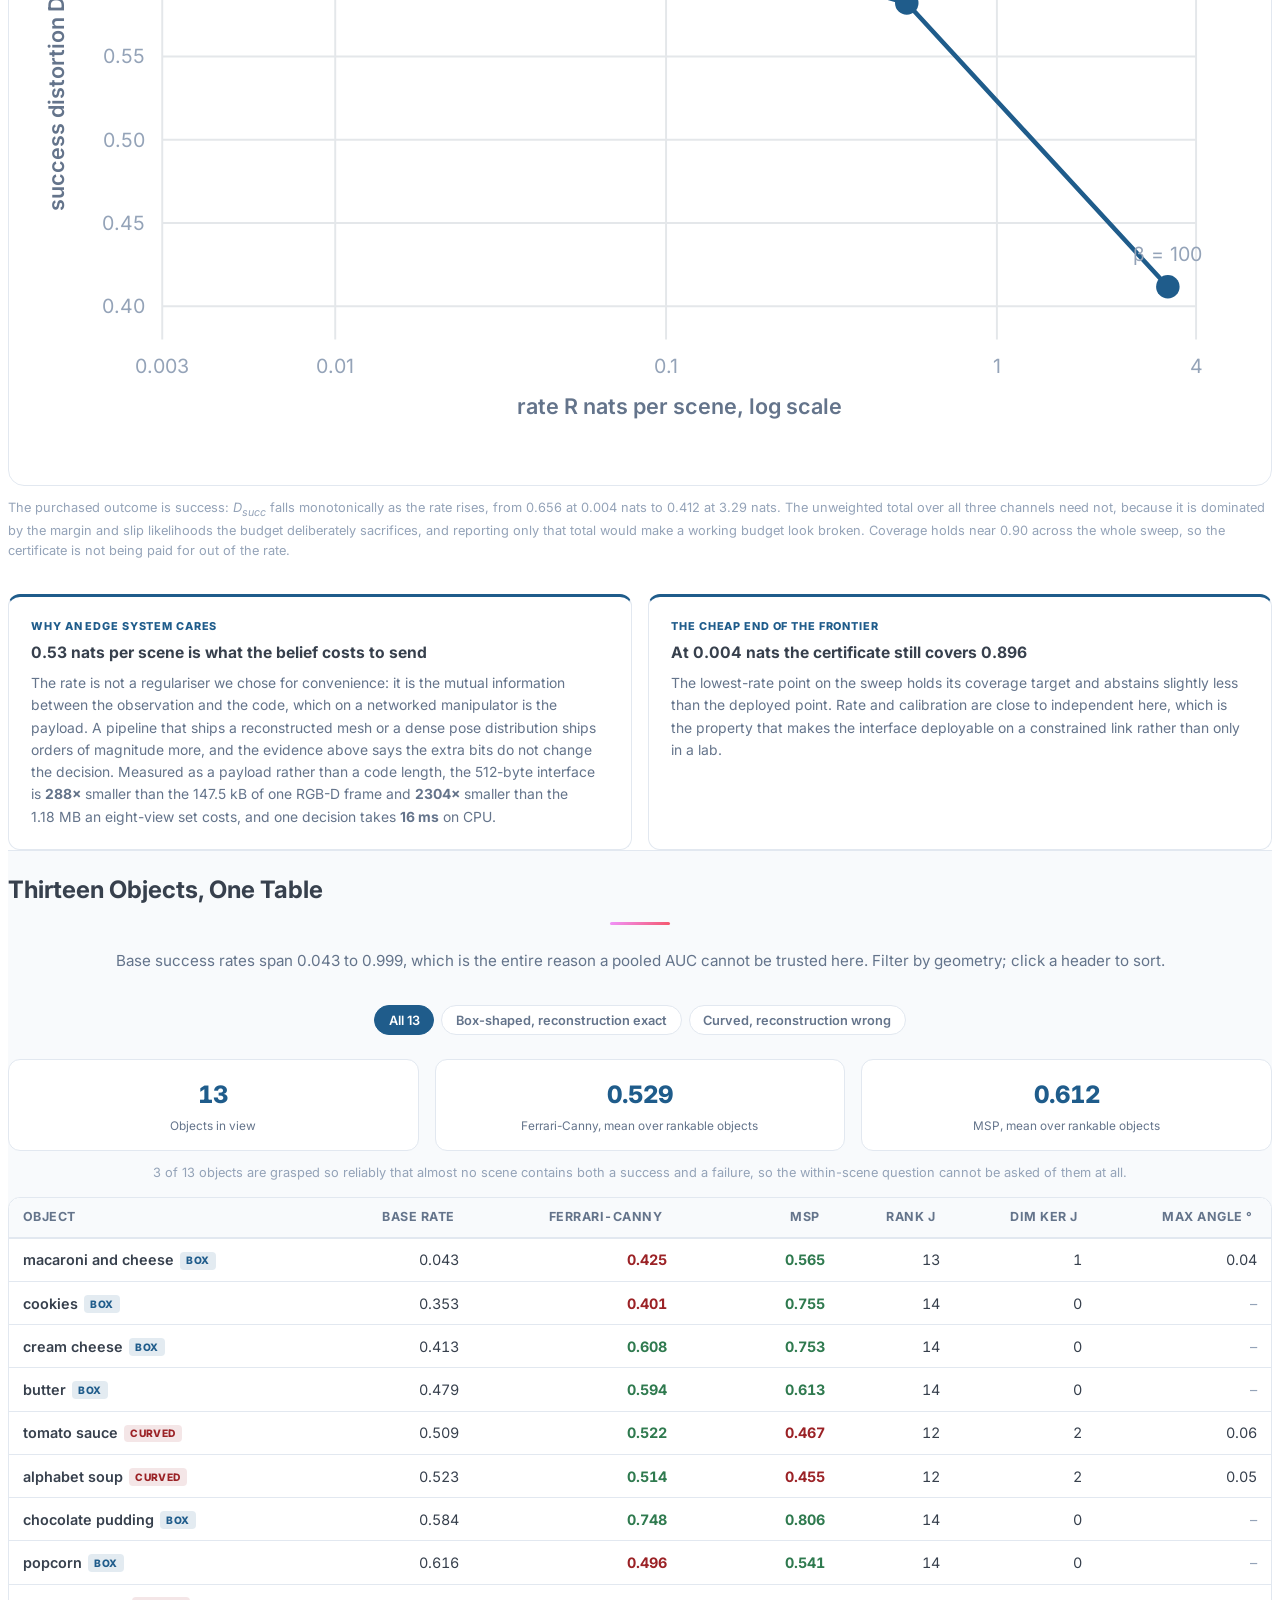
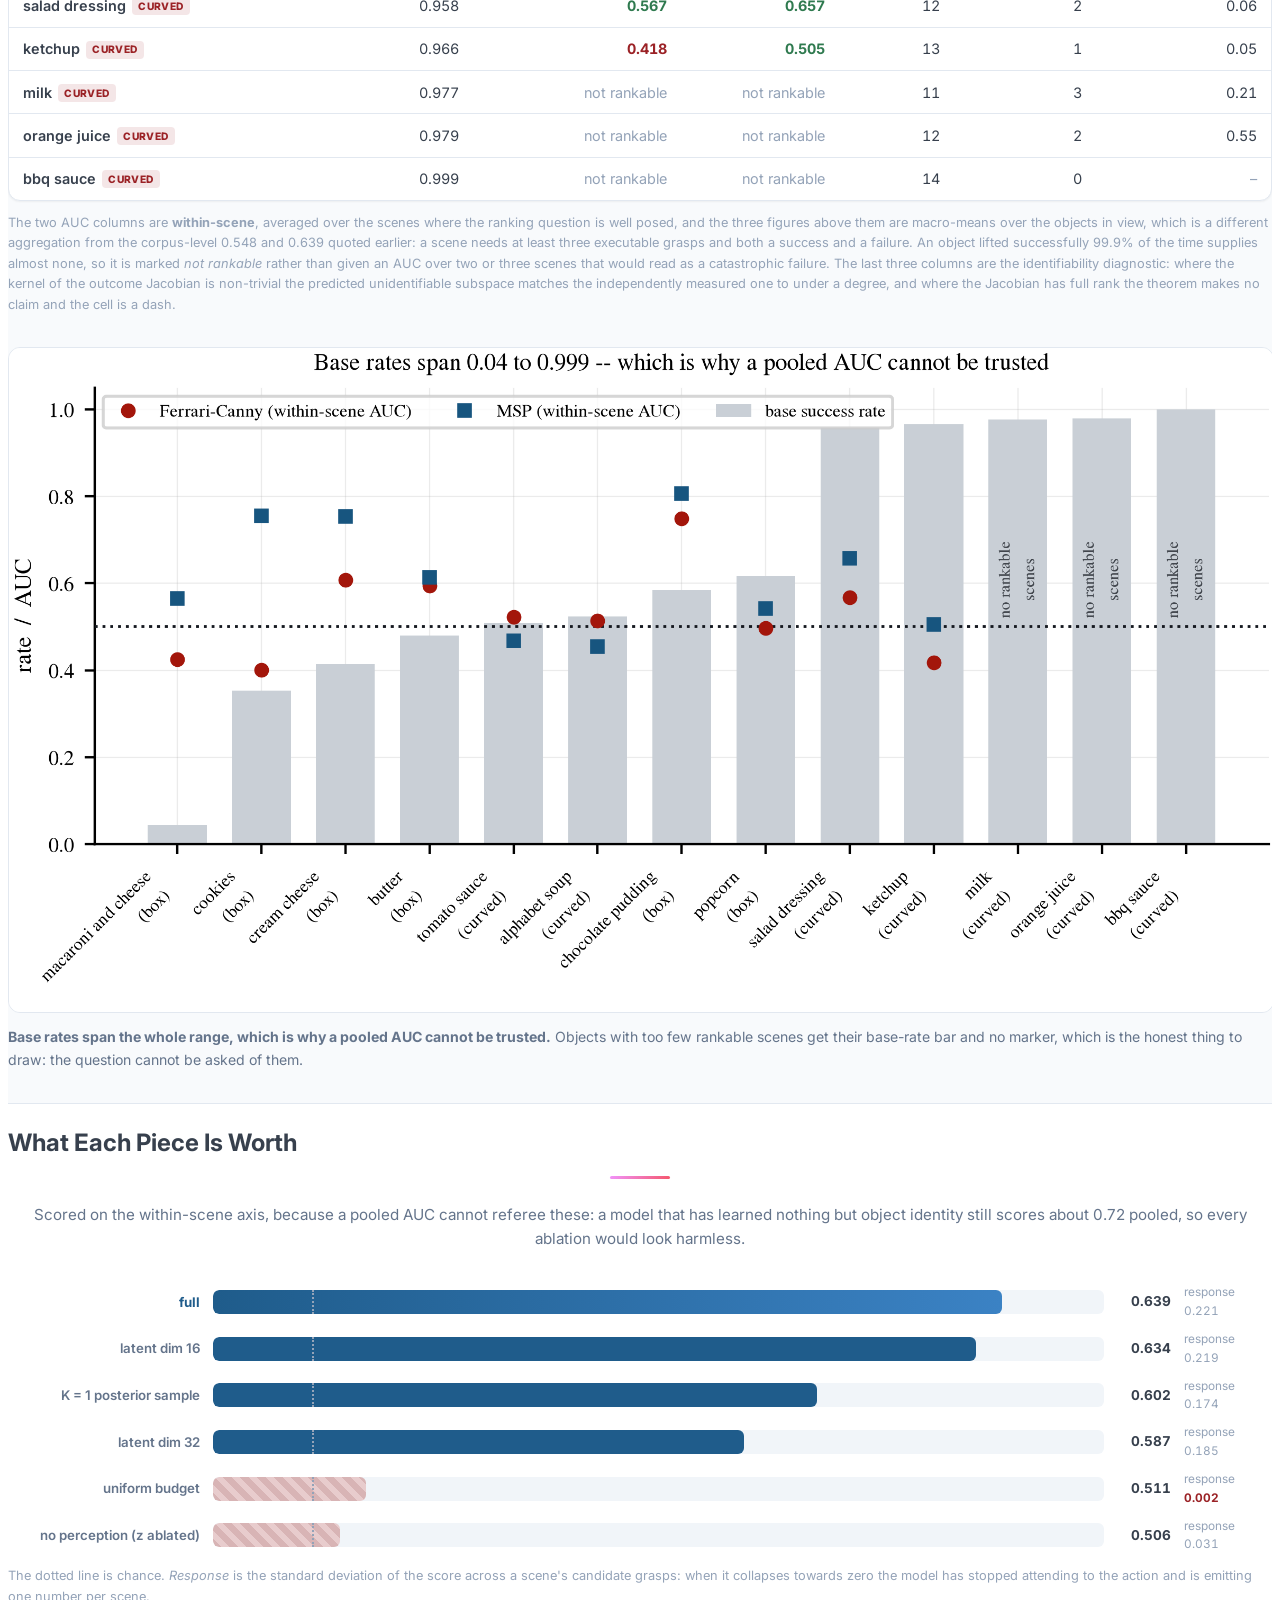
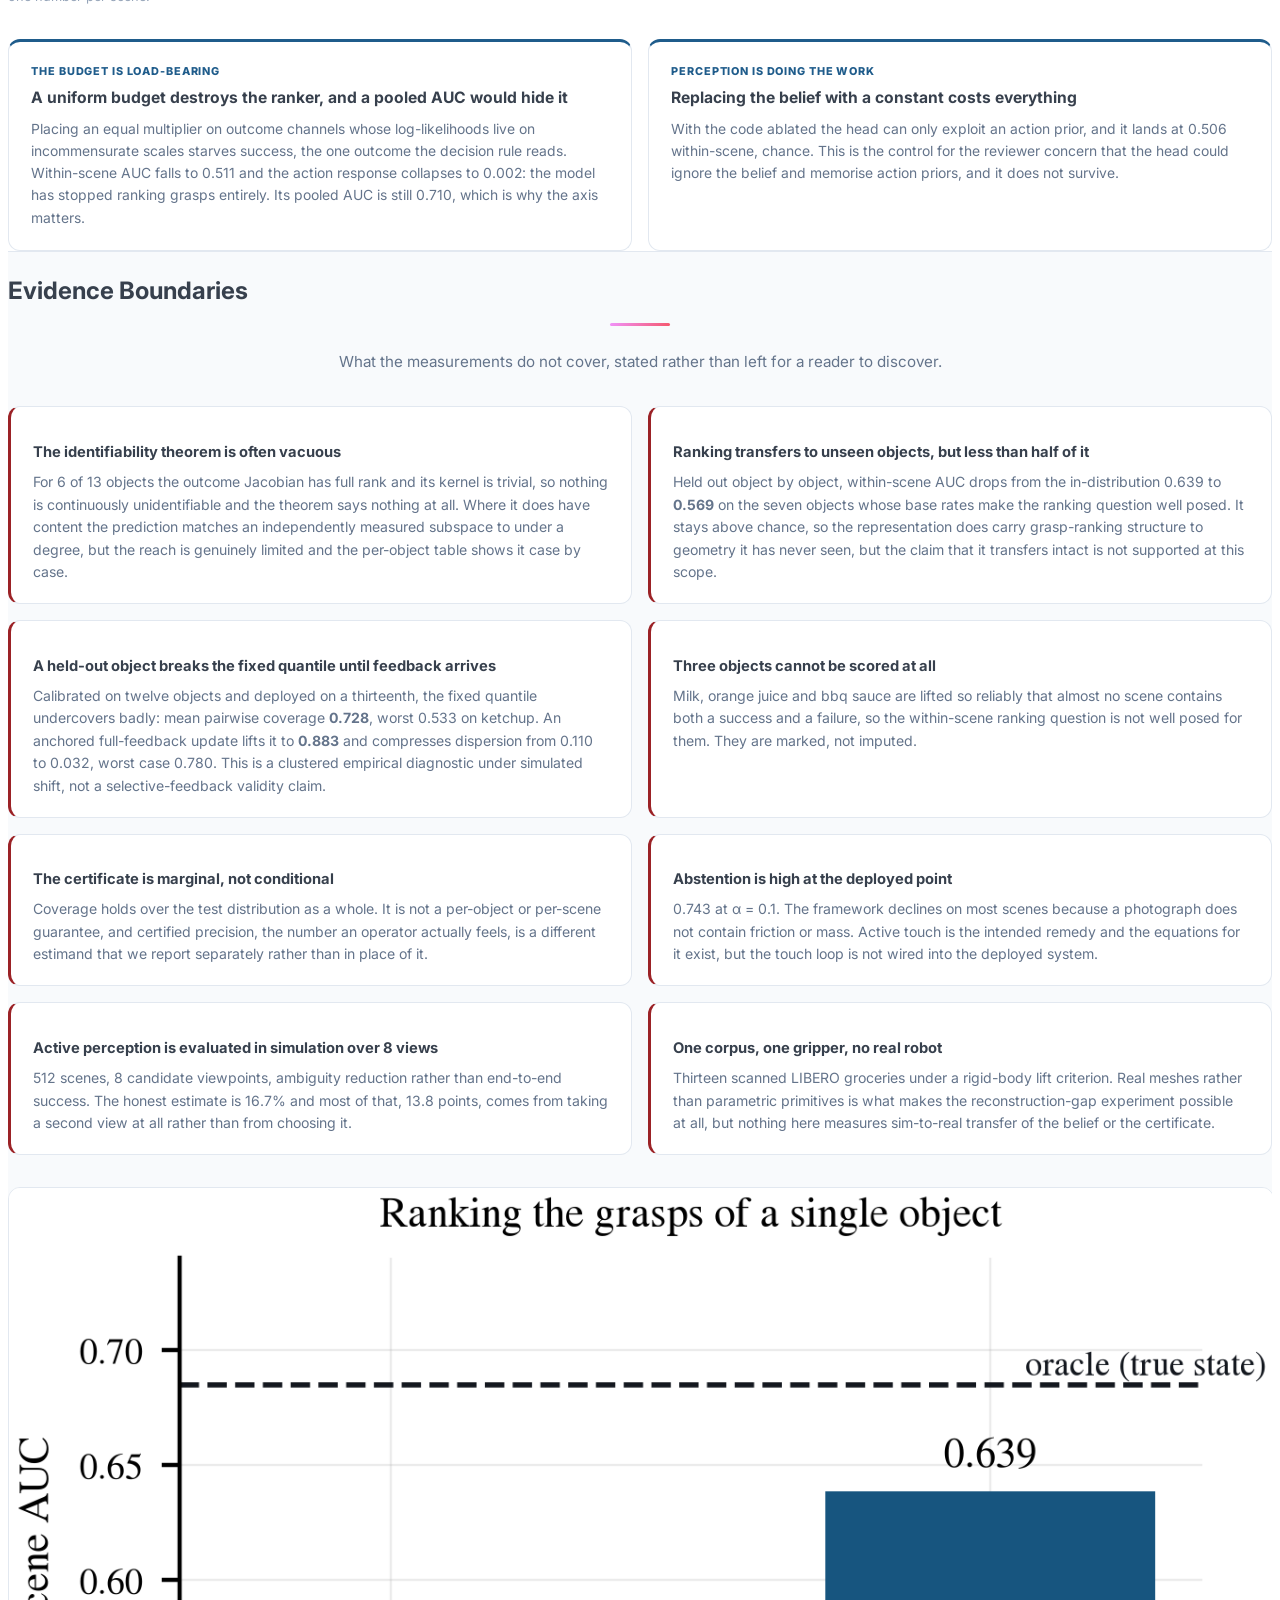
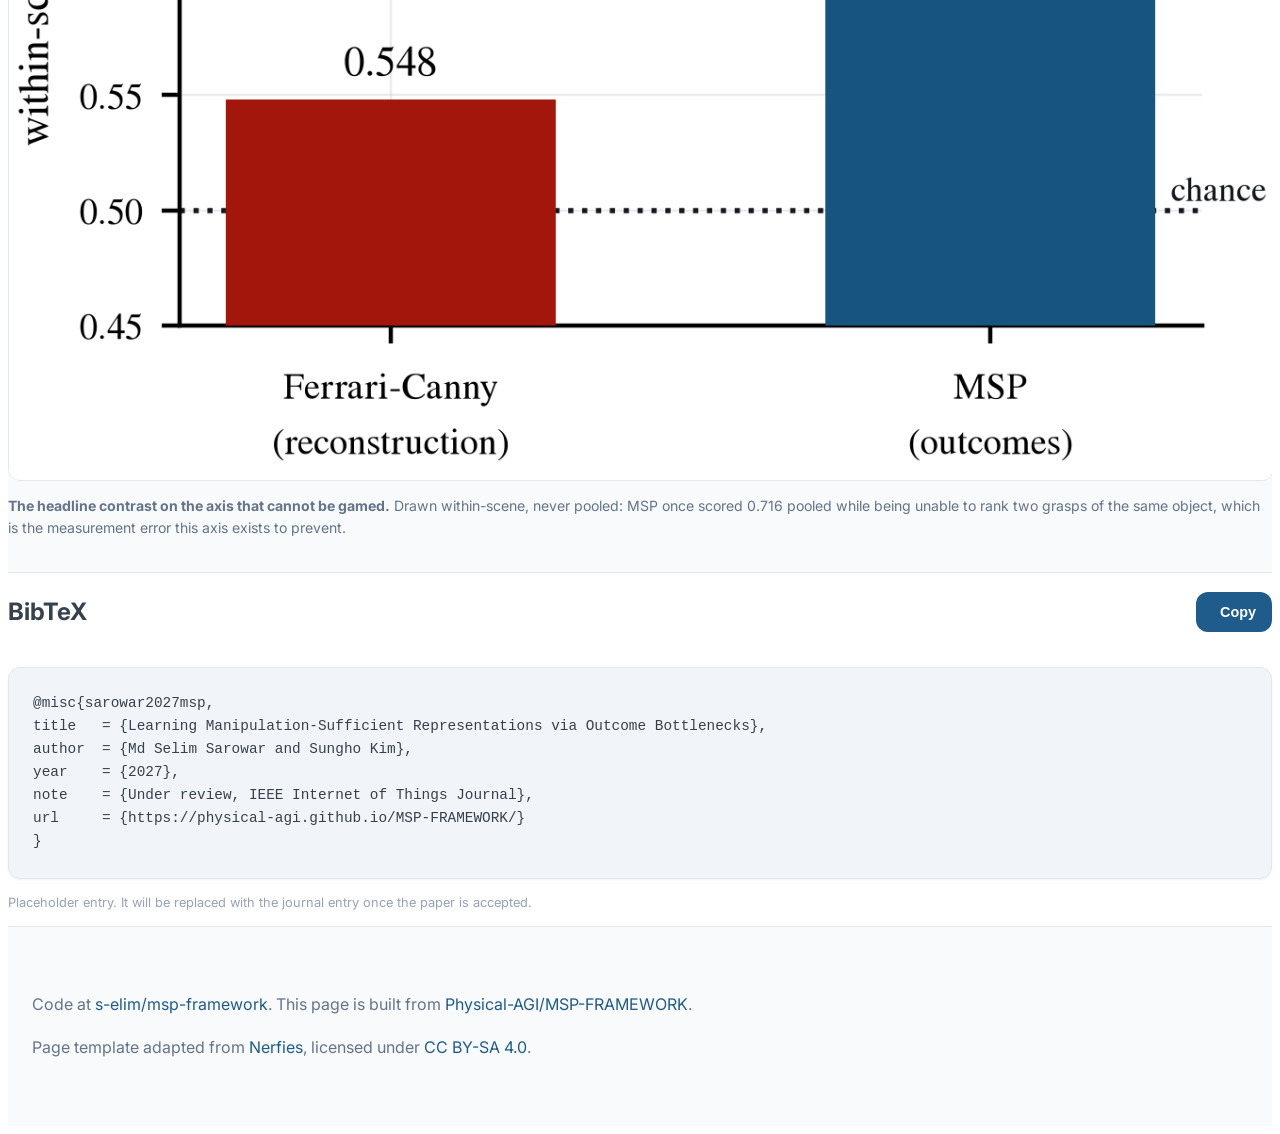
==== commit 94ebaf86: "docs: bring the page in line with the updated paper Source: docs/legacy/MSP-FRAMEWORK PAPER.pdf in t" ====
--- a/index.html
+++ b/index.html
@@ -6,7 +6,7 @@
 
   <!-- Primary Meta Tags -->
   <meta name="title" content="MSP: Learning Manipulation-Sufficient Representations via Outcome Bottlenecks">
-  <meta name="description" content="Perception for manipulation, formulated as a calibrated belief over the minimal statistic that preserves all and only the information that changes action outcomes. An analytic grasp score computed on a reconstructed geometry scores below chance on curved objects; MSP reaches 0.891 on the same objects, with a distribution-free coverage certificate.">
+  <meta name="description" content="A policy-free, action-conditioned outcome bottleneck learns what changes an action outcome instead of what an object looks like. Grasp selection, conformal filtering, active viewpoint choice and test-time adaptation all run over one encoder and one outcome head.">>
   <meta name="keywords" content="manipulation, grasping, information bottleneck, sufficient statistic, conformal prediction, calibrated abstention, identifiability, active perception, edge robotics, IoT">
   <meta name="robots" content="index, follow">
   <meta name="language" content="English">
@@ -15,7 +15,7 @@
   <!-- Open Graph / Facebook -->
   <meta property="og:type" content="article">
   <meta property="og:title" content="MSP: Learning Manipulation-Sufficient Representations via Outcome Bottlenecks">
-  <meta property="og:description" content="Estimate what changes the outcome, not what the object looks like. A minimal-rate, certifiable grasping interface for the network edge.">
+  <meta property="og:description" content="Estimate what changes the outcome, not what the object looks like. A 512-byte interface, 288x smaller than one RGB-D frame, at 16 ms per CPU decision.">>
   <meta property="og:url" content="https://physical-agi.github.io/MSP-FRAMEWORK/">
   <meta property="og:image" content="https://physical-agi.github.io/MSP-FRAMEWORK/static/images/fig_framework.png">
   <meta property="og:image:alt" content="The MSP framework: RGB-D observations, a belief encoder, an outcome head, and an inference block that certifies, acts, senses and adapts">
@@ -27,7 +27,7 @@
   <!-- Twitter -->
   <meta name="twitter:card" content="summary_large_image">
   <meta name="twitter:title" content="MSP: Learning Manipulation-Sufficient Representations via Outcome Bottlenecks">
-  <meta name="twitter:description" content="An analytic grasp score on a reconstructed geometry is anti-correlated with the truth on curved objects. MSP reaches 0.891 there, and carries a coverage certificate.">
+  <meta name="twitter:description" content="An analytic grasp score on a reconstructed geometry is anti-correlated with the truth on curved objects. Ours reaches 0.891 there, in 512 bytes per scene.">>
   <meta name="twitter:image" content="https://physical-agi.github.io/MSP-FRAMEWORK/static/images/fig_framework.png">
   <meta name="twitter:image:alt" content="The MSP framework diagram">
 
@@ -230,24 +230,24 @@
           <h2 class="title is-3">Abstract</h2>
           <div class="content has-text-justified">
             <p>
-              A manipulation system on a network edge cannot ship pixels and cannot ship certainty, so the question
-              is what the smallest thing it can ship is. We formulate perception for manipulation as estimating a
-              <strong>calibrated belief over the minimal statistic that preserves all and only the information that
-              changes action outcomes</strong>, rather than an accurate pose. Two world states are equivalent when
-              every admissible action produces the same outcome distribution; geometry is recoverable only up to that
-              equivalence, and accuracy beyond the sufficiency resolution is both unrecoverable and unnecessary. The
-              formulation is instantiated by two learned modules trained under a variational information bottleneck,
-              and grasp selection, distribution-free abstention, active perception and test-time adaptation all fall
-              out as inference procedures over them: no reconstruction, no dynamics rollout, no reinforcement
-              learning. Measured on 11,979 executable grasps over 13 scanned LIBERO groceries, an analytic grasp
-              score computed on a reconstructed geometry does not predict what actually happens: it reaches within-scene
-              AUC 0.548 against MSP's 0.639, and over the grasps on objects whose reconstruction is genuinely wrong
-              it falls <em>below chance</em> at 0.473 against MSP's 0.891, meaning the grasps it prefers are the ones
-              that fail. The
-              certificate holds on real RGB-D images: empirical coverage 0.897 against a 0.90 target over 16,000 test
-              points, with certified precision 0.744 reported separately because it is a different estimand. The code
-              that carries this costs 0.534 nats per scene, and the rate-distortion frontier shows the outcome the
-              budget purchases falling monotonically as the rate rises.
+              Networked manipulation endpoints couple perception to actuation across compute- and
+              bandwidth-limited links, yet commonly exchange dense geometric states optimized for fidelity
+              rather than action outcomes. We learn a stochastic representation with a policy-free,
+              action-conditioned <strong>outcome bottleneck</strong>: the marginal outcome log-loss supplies the
+              distortion and a KL term regularizes the rate. The construction is motivated by
+              <strong>the minimal statistic that preserves the outcome distribution of every admissible
+              action</strong>, while the implemented finite model is evaluated as a rate-regularized mixture
+              predictor. One encoder and one outcome head then support grasp selection, singleton conformal
+              filtering, active viewpoint selection and latent test-time adaptation: no reconstruction, no
+              dynamics rollout, no reinforcement learning. A finite-probe theorem identifies the local level-set
+              tangent space with the null space of an outcome Jacobian; the synthetic oracle verifies it, and on
+              scanned objects an analytic surrogate agrees with measured simulator invariances to within
+              0.56&deg; of principal angle. Across 11,979 simulated grasps on 13 scanned LIBERO groceries, a
+              reconstructed-geometry wrench score reaches 0.542 AUC against lift success and falls below chance
+              on curved objects, while our representation reaches 0.876. At 25% commitment, executed-grasp
+              success is 0.503 against 0.984. The 512-byte interface is 288&times; smaller than one RGB-D frame
+              and runs at 16&nbsp;ms per CPU decision. On unseen objects within-scene AUC falls to 0.569, and a
+              full-feedback update raises empirical mean pairwise coverage from 0.728 to 0.883.
             </p>
           </div>
         </div>
@@ -592,7 +592,10 @@
           <p>The rate is not a regulariser we chose for convenience: it is the mutual information between the
             observation and the code, which on a networked manipulator is the payload. A pipeline that ships a
             reconstructed mesh or a dense pose distribution ships orders of magnitude more, and the evidence above
-            says the extra bits do not change the decision.</p>
+            says the extra bits do not change the decision. Measured as a payload rather than a code
+            length, the 512-byte interface is <strong>288&times;</strong> smaller than the 147.5&nbsp;kB of one
+            RGB-D frame and <strong>2304&times;</strong> smaller than the 1.18&nbsp;MB an eight-view set costs,
+            and one decision takes <strong>16&nbsp;ms</strong> on CPU.</p>
         </div>
         <div class="ax-card">
           <div class="ax-card-eyebrow">The cheap end of the frontier</div>
@@ -731,6 +734,21 @@
             limited and the per-object table shows it case by case.</p>
         </div>
         <div class="ai-limit">
+          <h3>Ranking transfers to unseen objects, but less than half of it</h3>
+          <p>Held out object by object, within-scene AUC drops from the in-distribution 0.639 to
+            <strong>0.569</strong> on the seven objects whose base rates make the ranking question well posed. It
+            stays above chance, so the representation does carry grasp-ranking structure to geometry it has never
+            seen, but the claim that it transfers intact is not supported at this scope.</p>
+        </div>
+        <div class="ai-limit">
+          <h3>A held-out object breaks the fixed quantile until feedback arrives</h3>
+          <p>Calibrated on twelve objects and deployed on a thirteenth, the fixed quantile undercovers badly:
+            mean pairwise coverage <strong>0.728</strong>, worst 0.533 on ketchup. An anchored full-feedback
+            update lifts it to <strong>0.883</strong> and compresses dispersion from 0.110 to 0.032, worst case
+            0.780. This is a clustered empirical diagnostic under simulated shift, not a selective-feedback
+            validity claim.</p>
+        </div>
+        <div class="ai-limit">
           <h3>Three objects cannot be scored at all</h3>
           <p>Milk, orange juice and bbq sauce are lifted so reliably that almost no scene contains both a success and
             a failure, so the within-scene ranking question is not well posed for them. They are marked, not
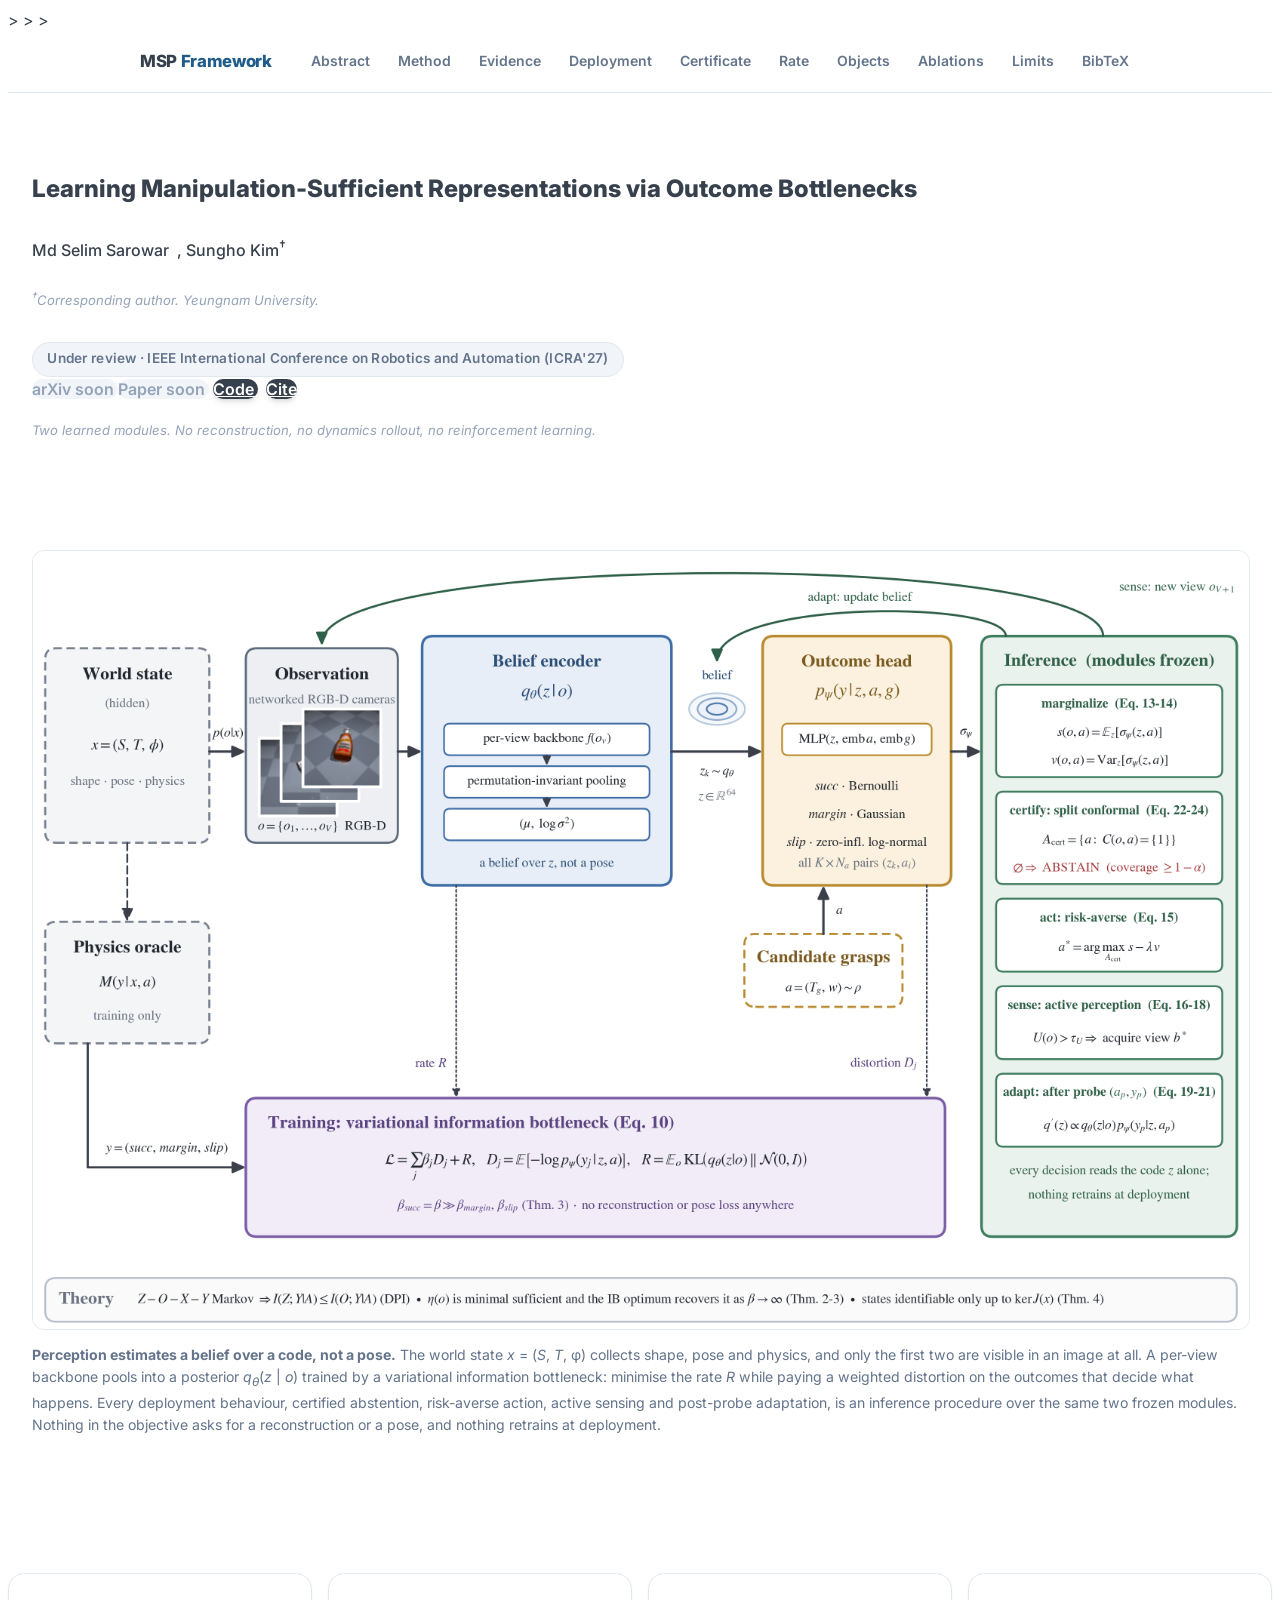
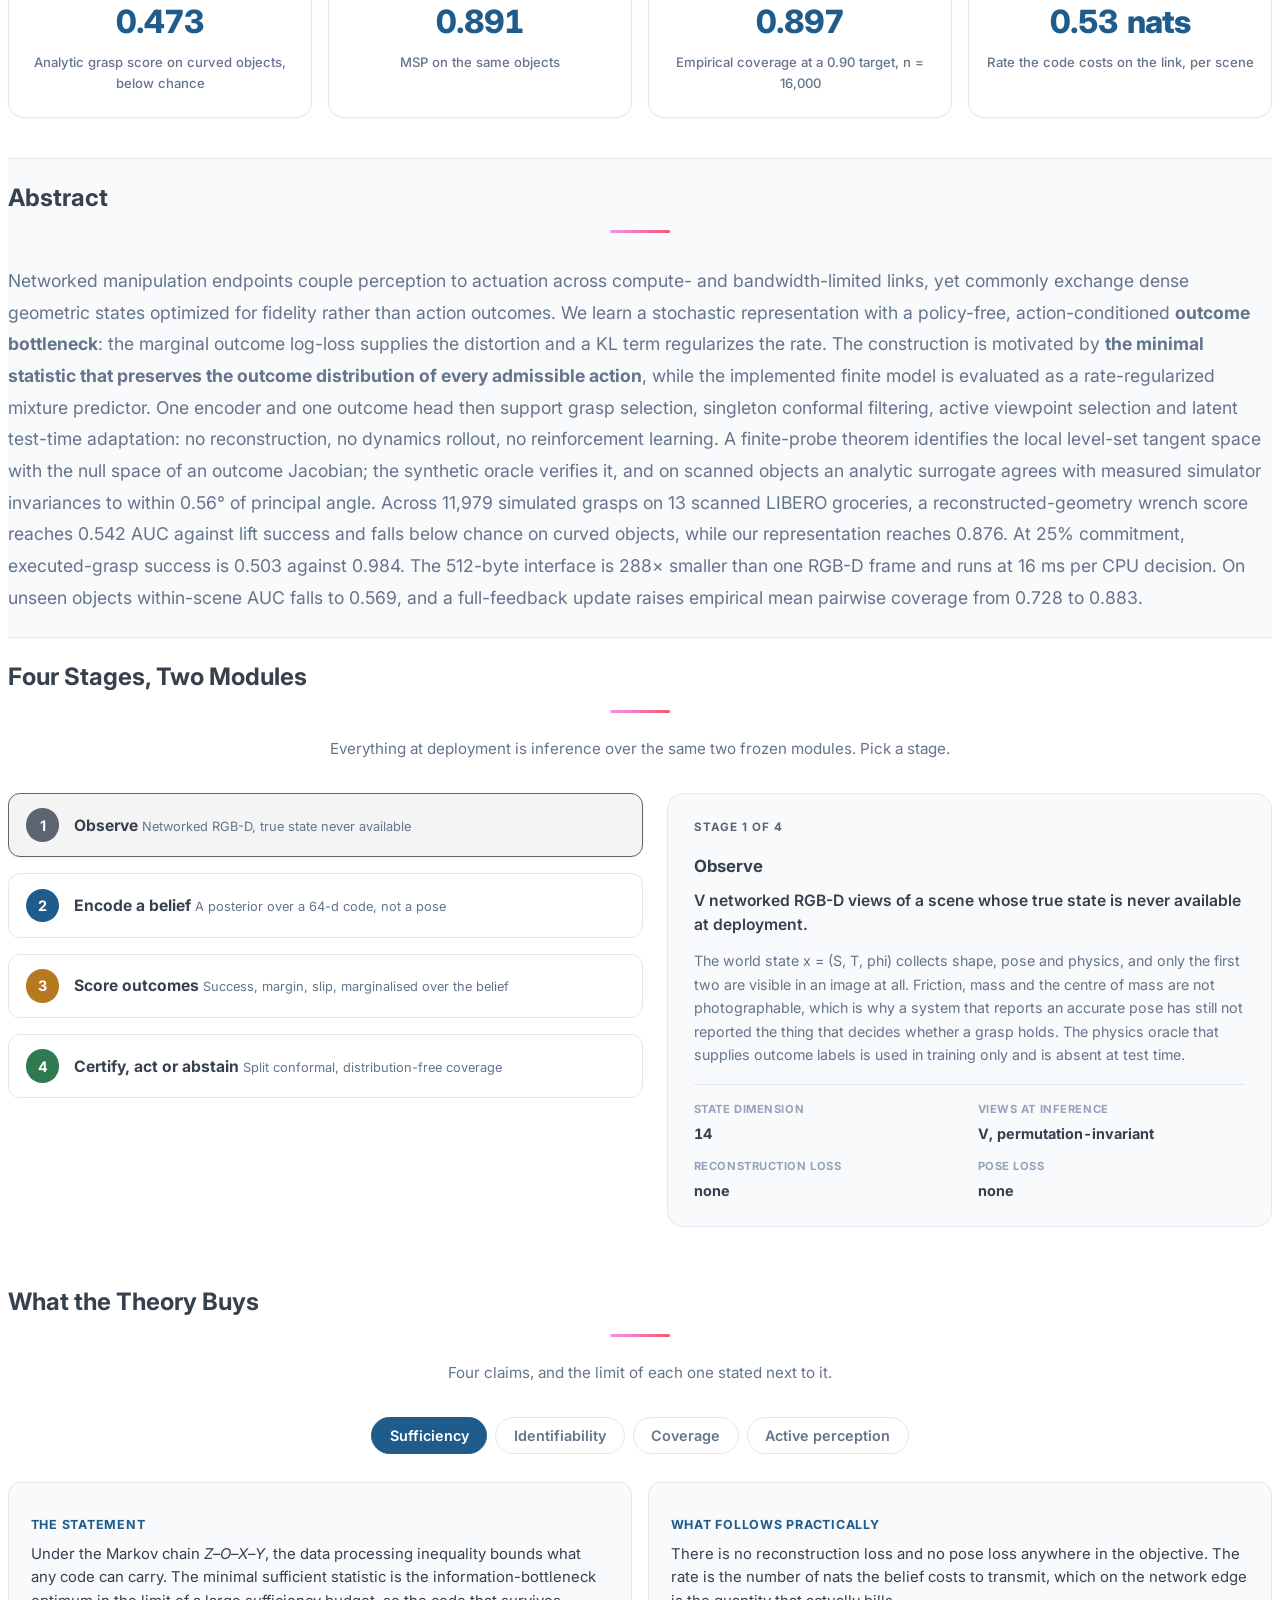
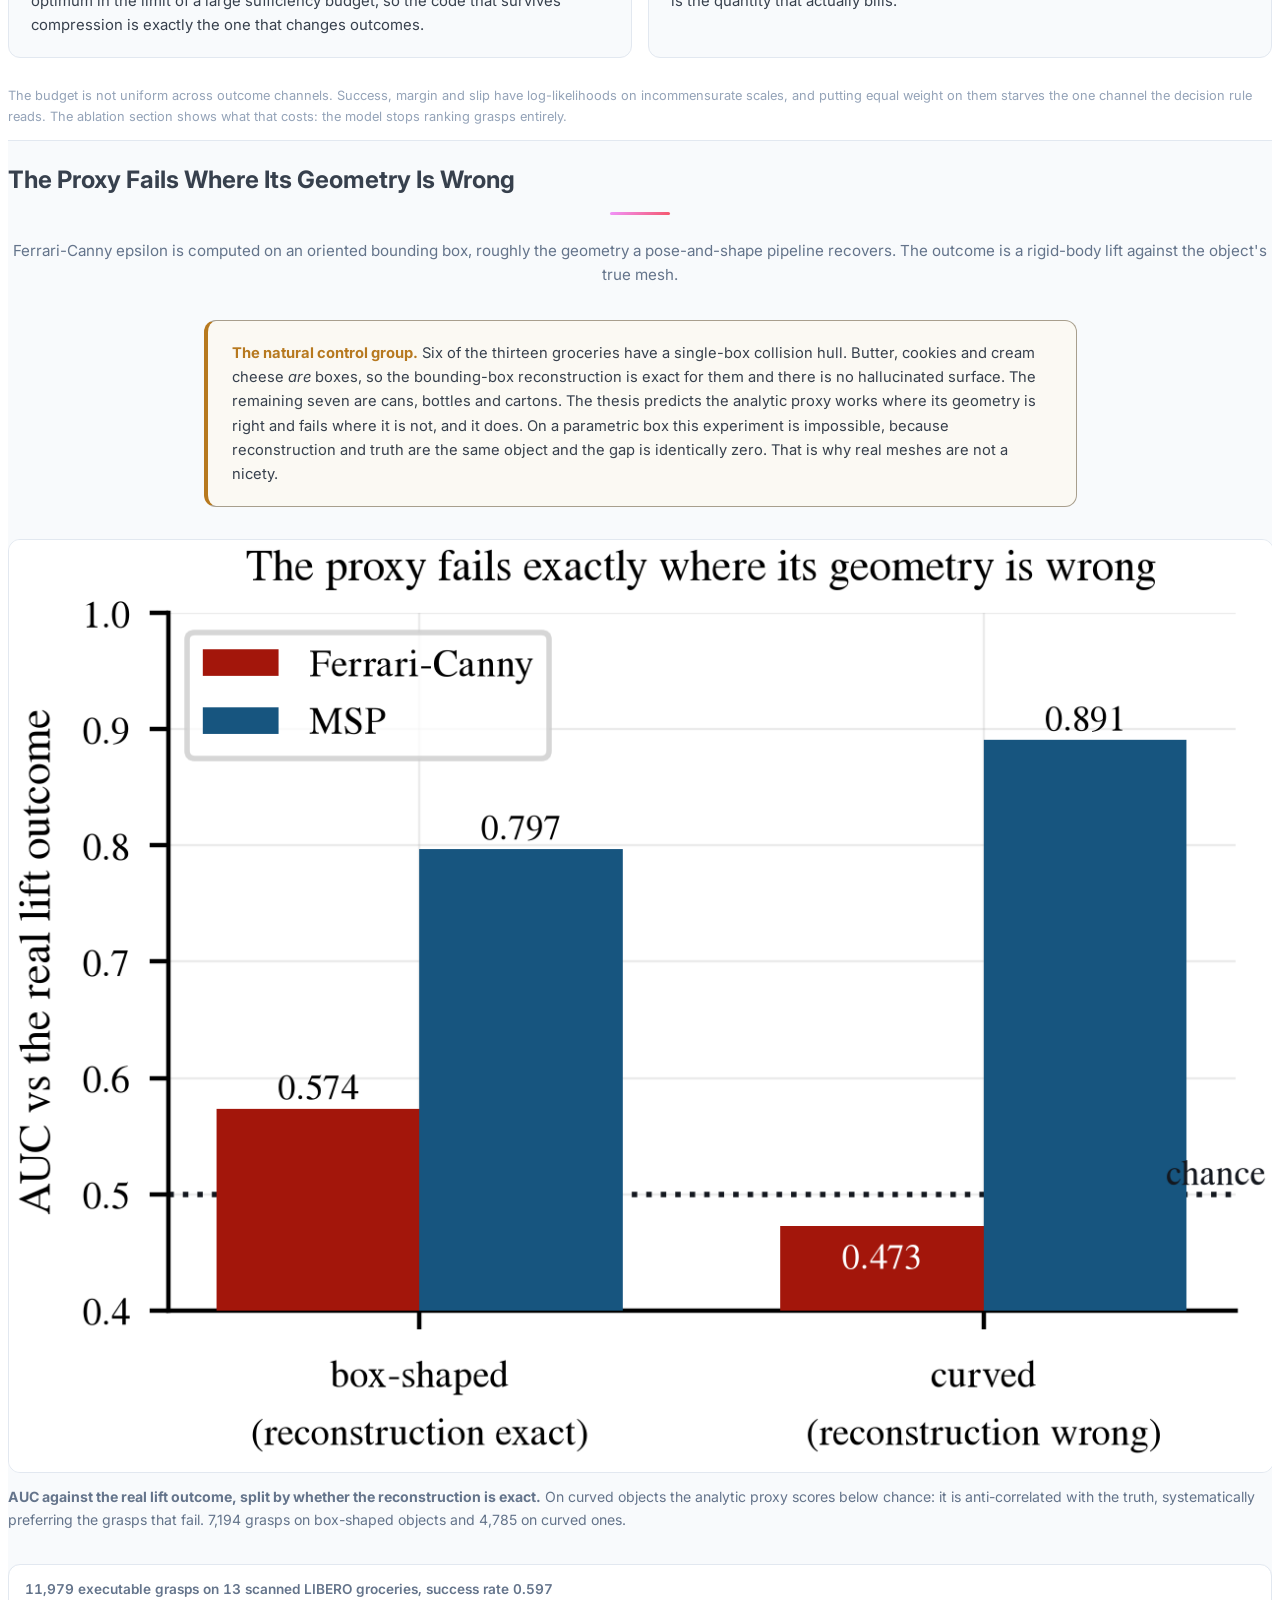
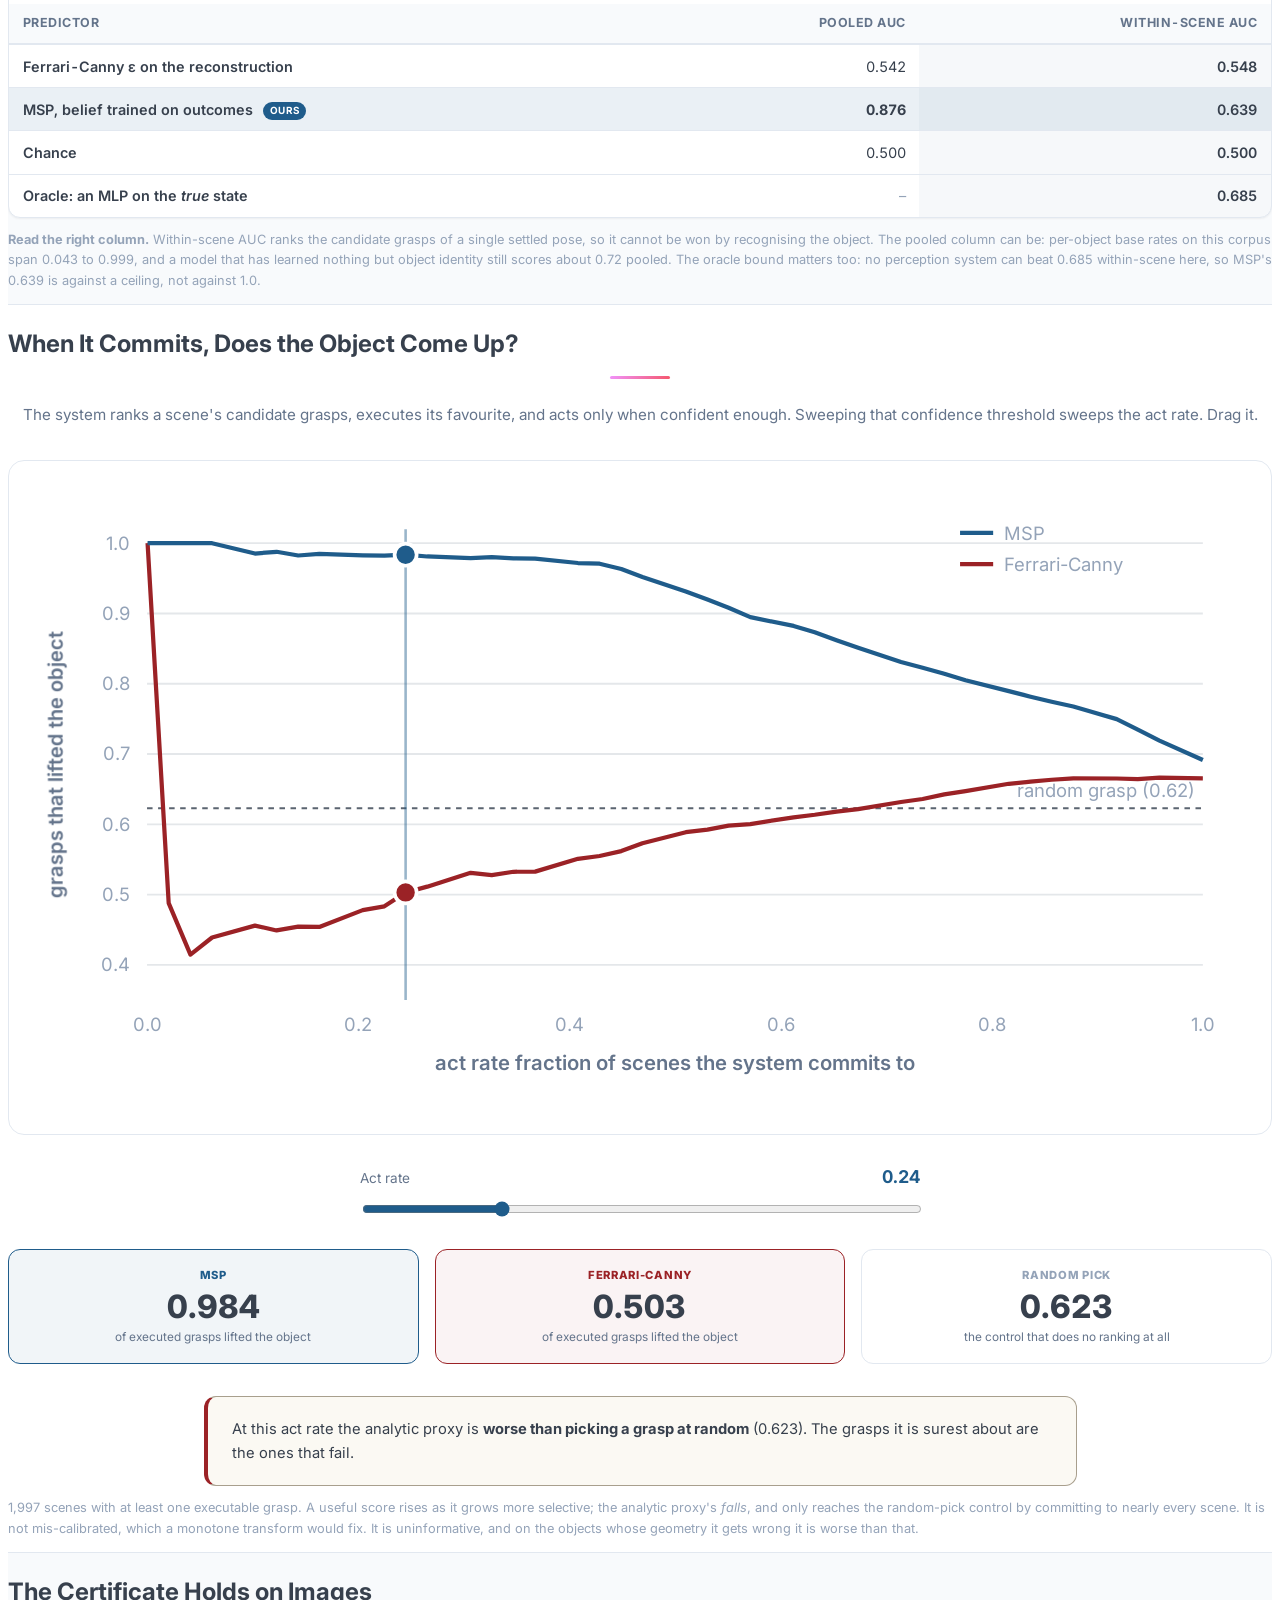
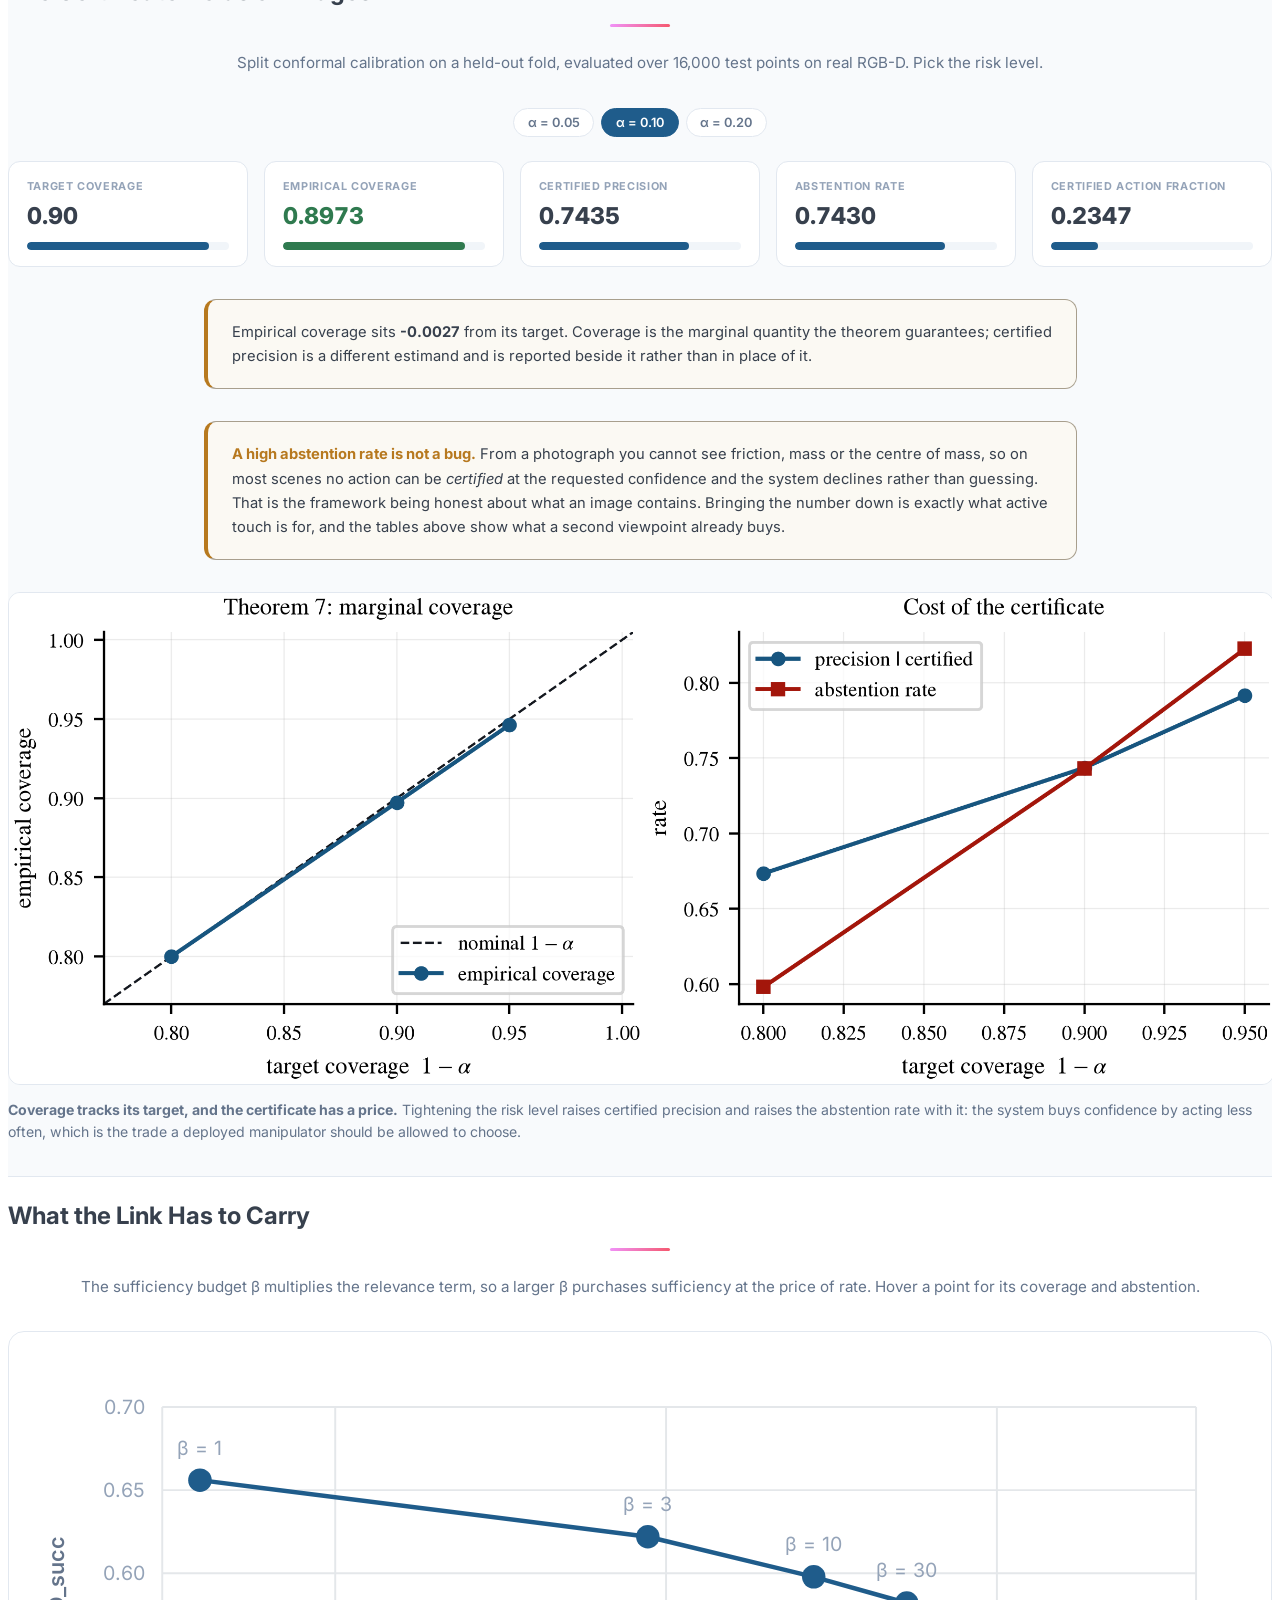
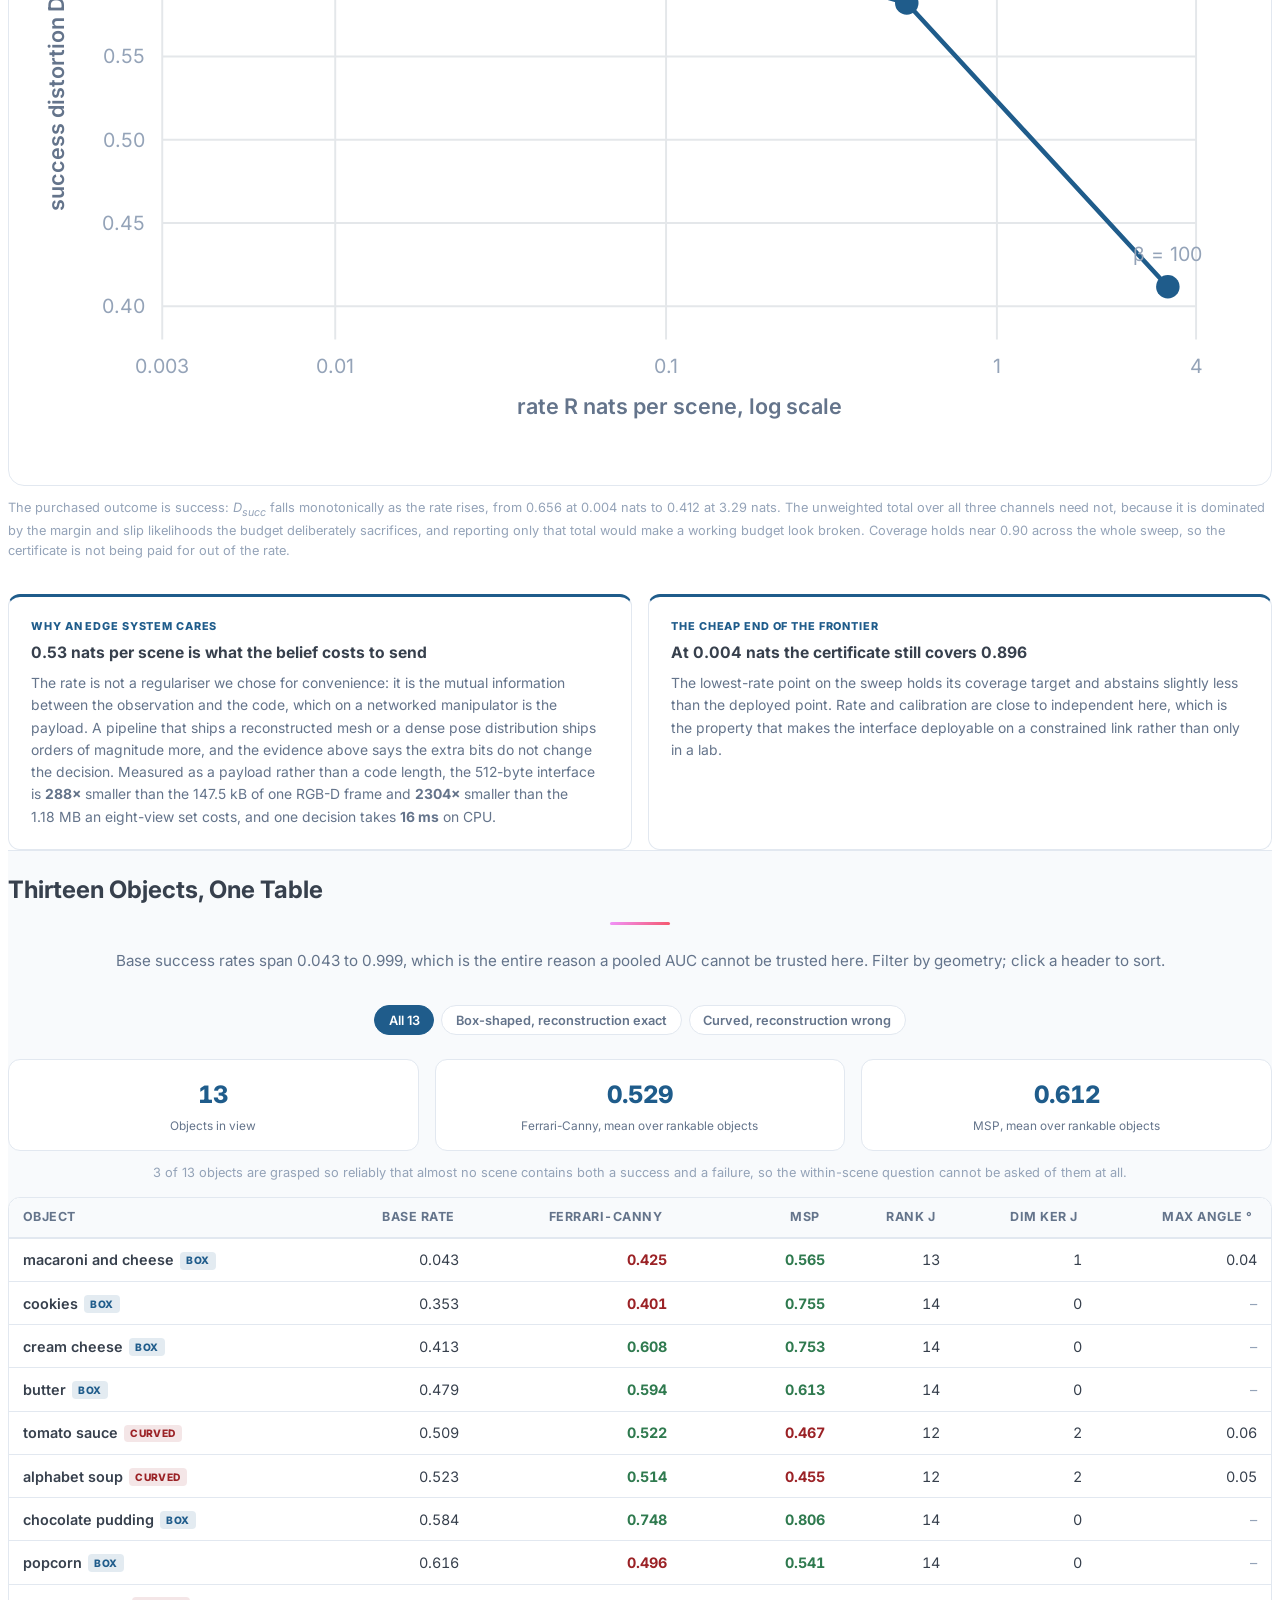
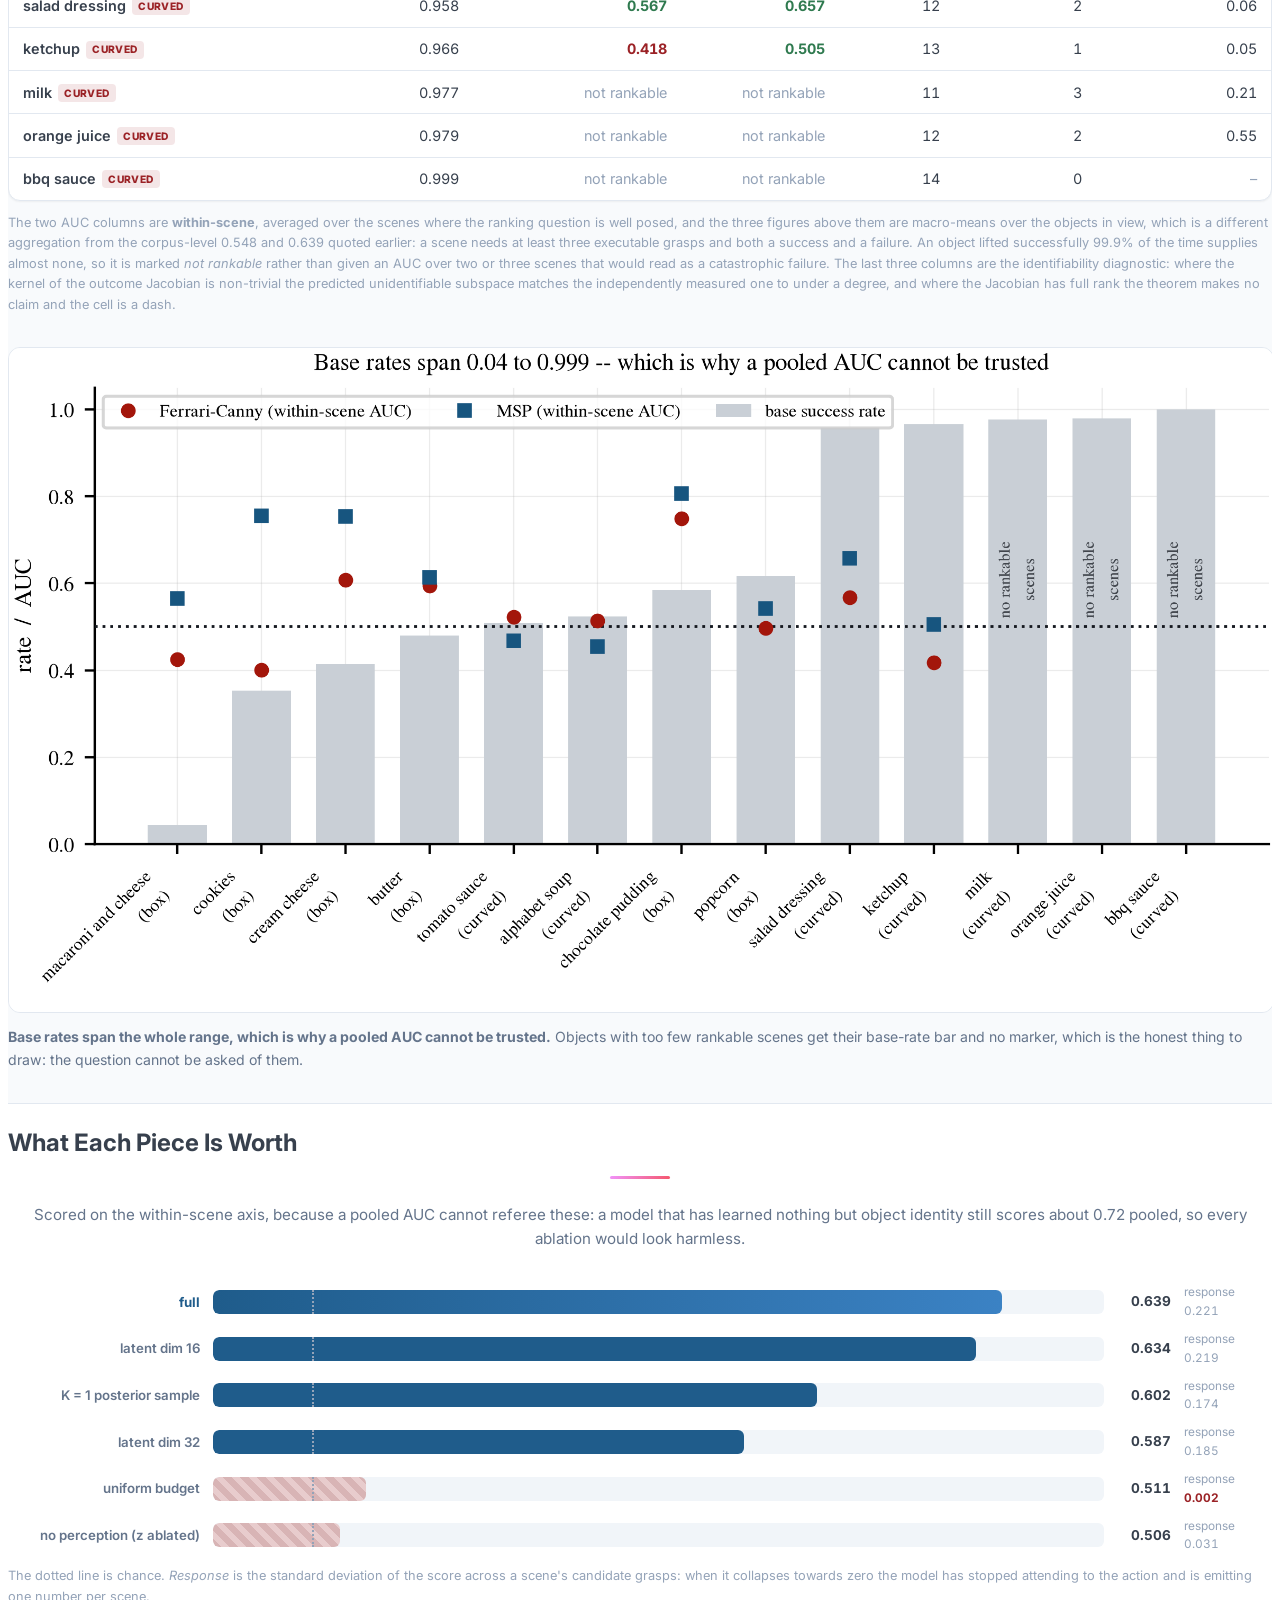
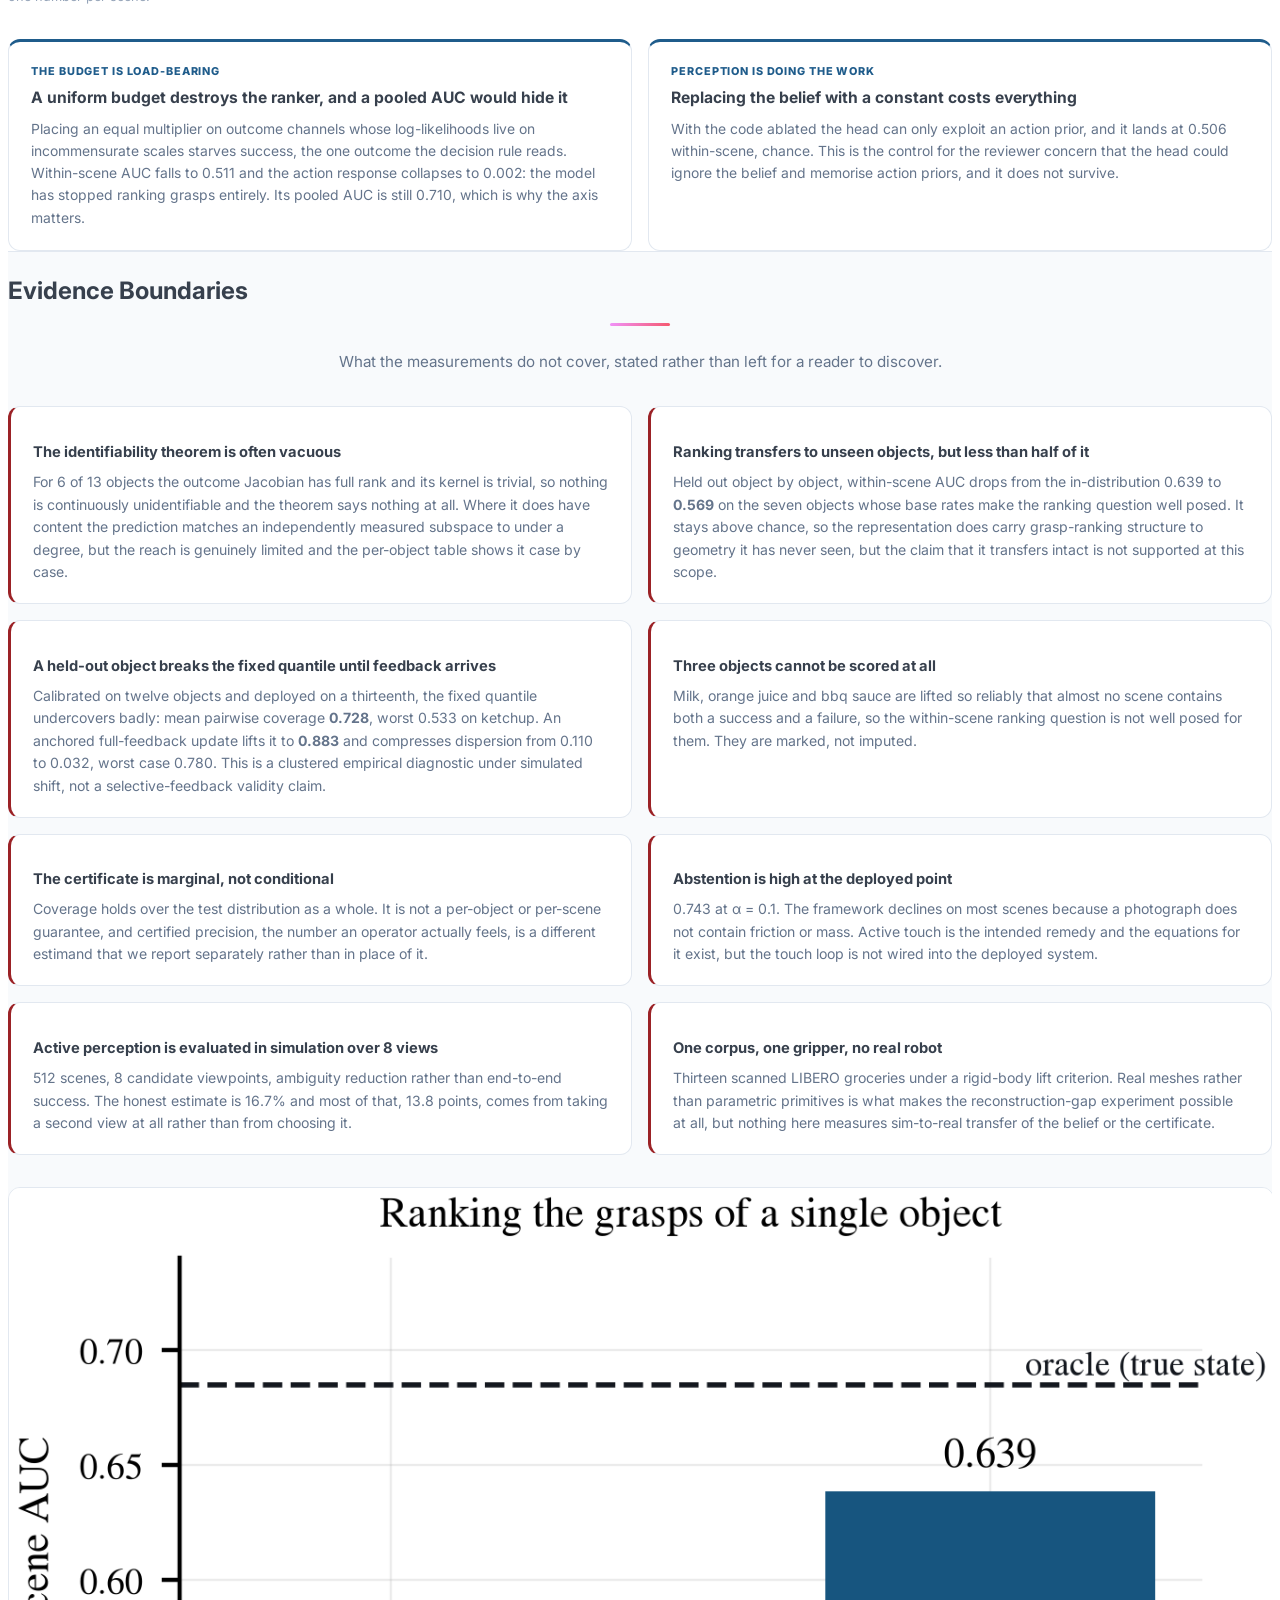
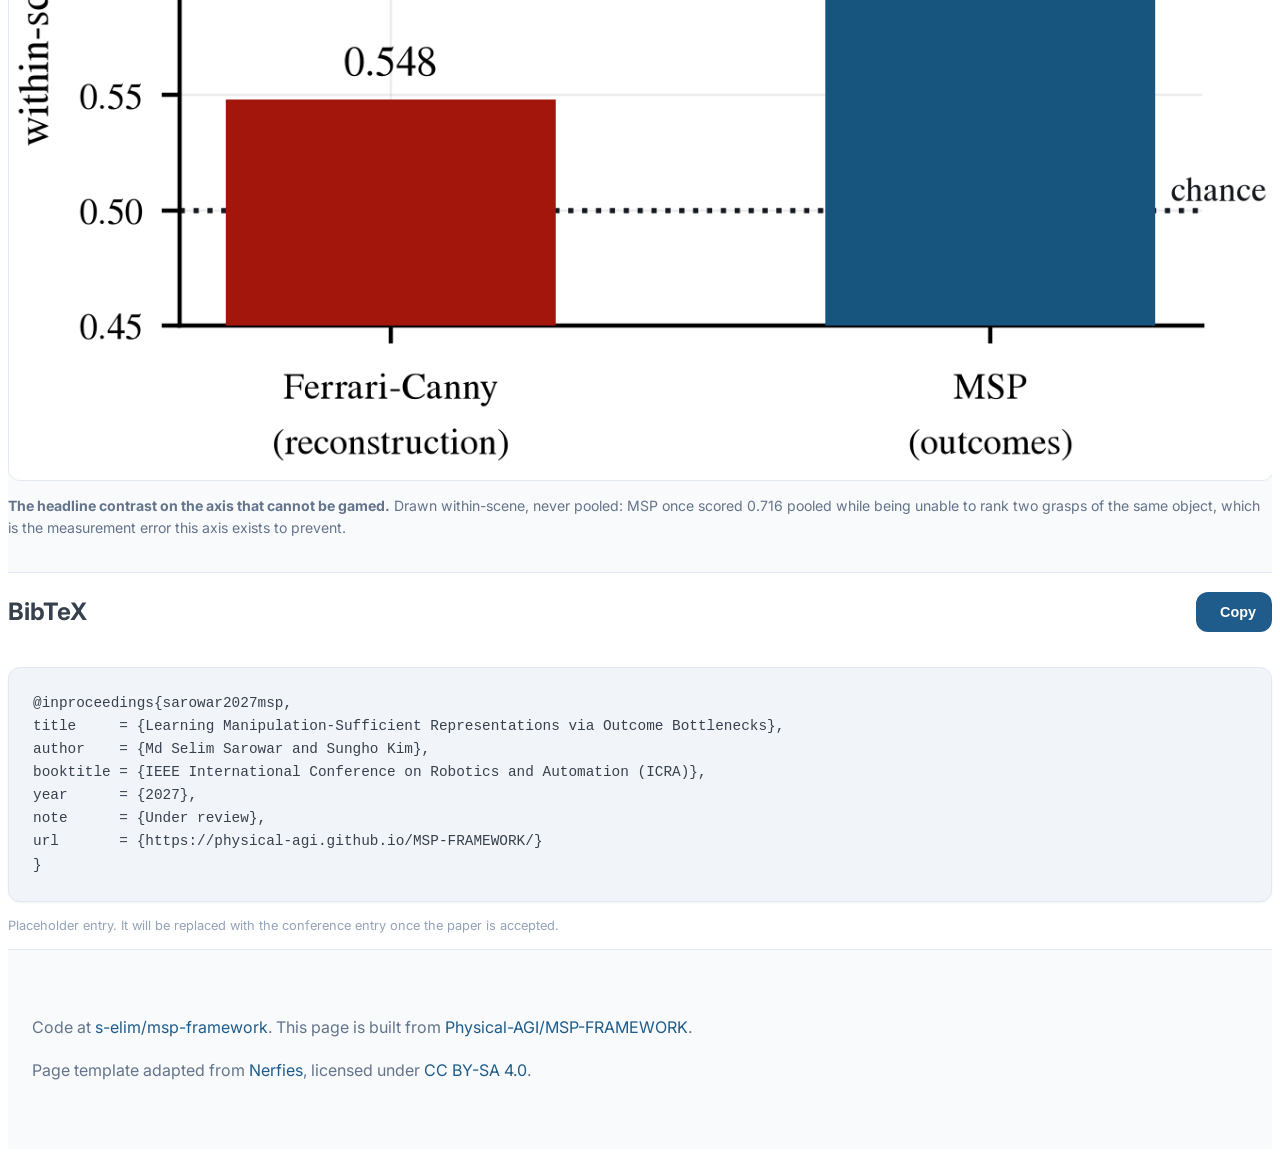
==== commit 5d2a054a: "Update venue metadata and badge to ICRA'27 under review" ====
--- a/index.html
+++ b/index.html
@@ -35,7 +35,7 @@
   <meta name="citation_title" content="Learning Manipulation-Sufficient Representations via Outcome Bottlenecks">
   <meta name="citation_author" content="Sarowar, Md Selim">
   <meta name="citation_author" content="Kim, Sungho">
-  <meta name="citation_journal_title" content="IEEE Internet of Things Journal">
+  <meta name="citation_conference_title" content="IEEE International Conference on Robotics and Automation (ICRA)">
   <meta name="citation_publication_date" content="2027">
 
   <!-- Additional SEO -->
@@ -133,7 +133,7 @@
               <sup>&dagger;</sup>Corresponding author. Yeungnam University.
             </p>
 
-            <div class="ai-venue-badge">Under review &middot; IEEE Internet of Things Journal</div>
+            <div class="ai-venue-badge">Under review &middot; IEEE International Conference on Robotics and Automation (ICRA'27)</div>
 
             <div class="column has-text-centered">
               <div class="publication-links">
@@ -802,15 +802,16 @@
           <span class="copy-text">Copy</span>
         </button>
       </div>
-      <pre id="bibtex-code"><code>@misc{sarowar2027msp,
-title   = {Learning Manipulation-Sufficient Representations via Outcome Bottlenecks},
-author  = {Md Selim Sarowar and Sungho Kim},
-year    = {2027},
-note    = {Under review, IEEE Internet of Things Journal},
-url     = {https://physical-agi.github.io/MSP-FRAMEWORK/}
+      <pre id="bibtex-code"><code>@inproceedings{sarowar2027msp,
+title     = {Learning Manipulation-Sufficient Representations via Outcome Bottlenecks},
+author    = {Md Selim Sarowar and Sungho Kim},
+booktitle = {IEEE International Conference on Robotics and Automation (ICRA)},
+year      = {2027},
+note      = {Under review},
+url       = {https://physical-agi.github.io/MSP-FRAMEWORK/}
 }</code></pre>
       <p class="ai-table-note">
-        Placeholder entry. It will be replaced with the journal entry once the paper is accepted.
+        Placeholder entry. It will be replaced with the conference entry once the paper is accepted.
       </p>
     </div>
   </section>
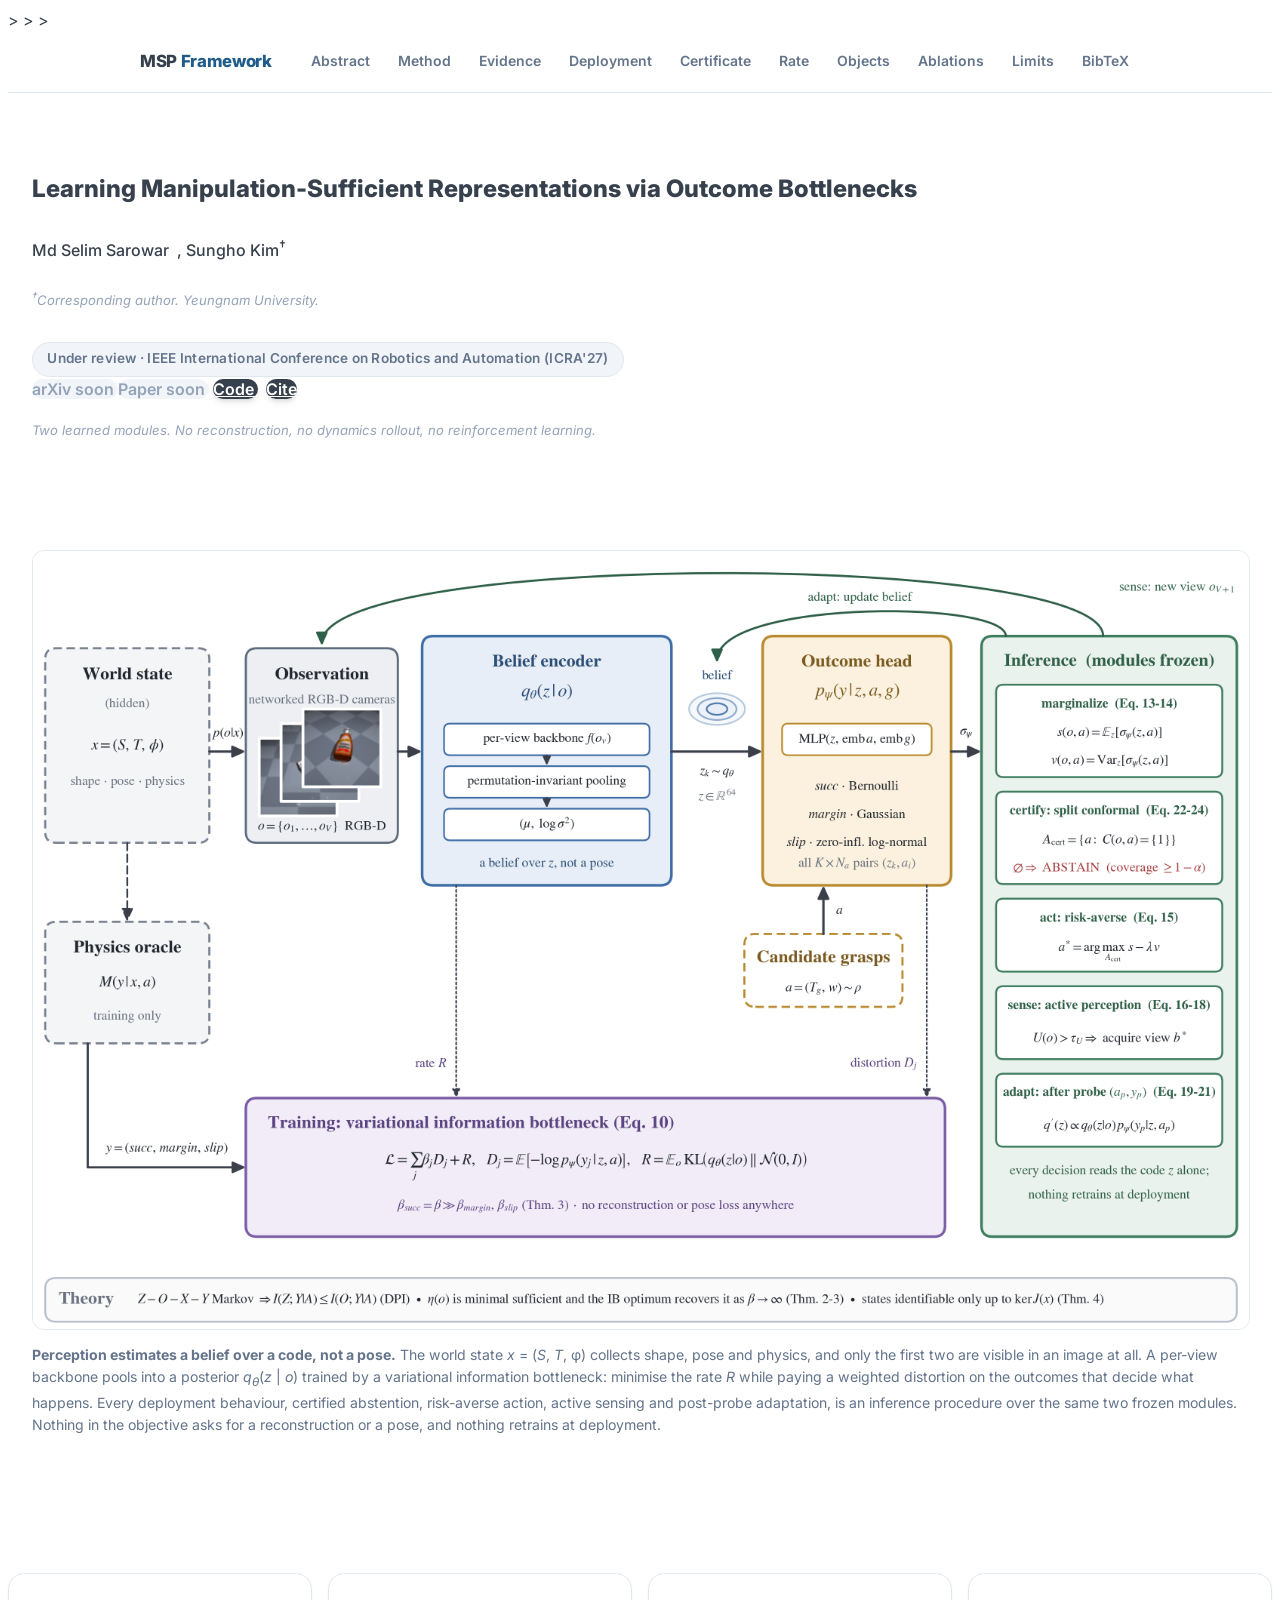
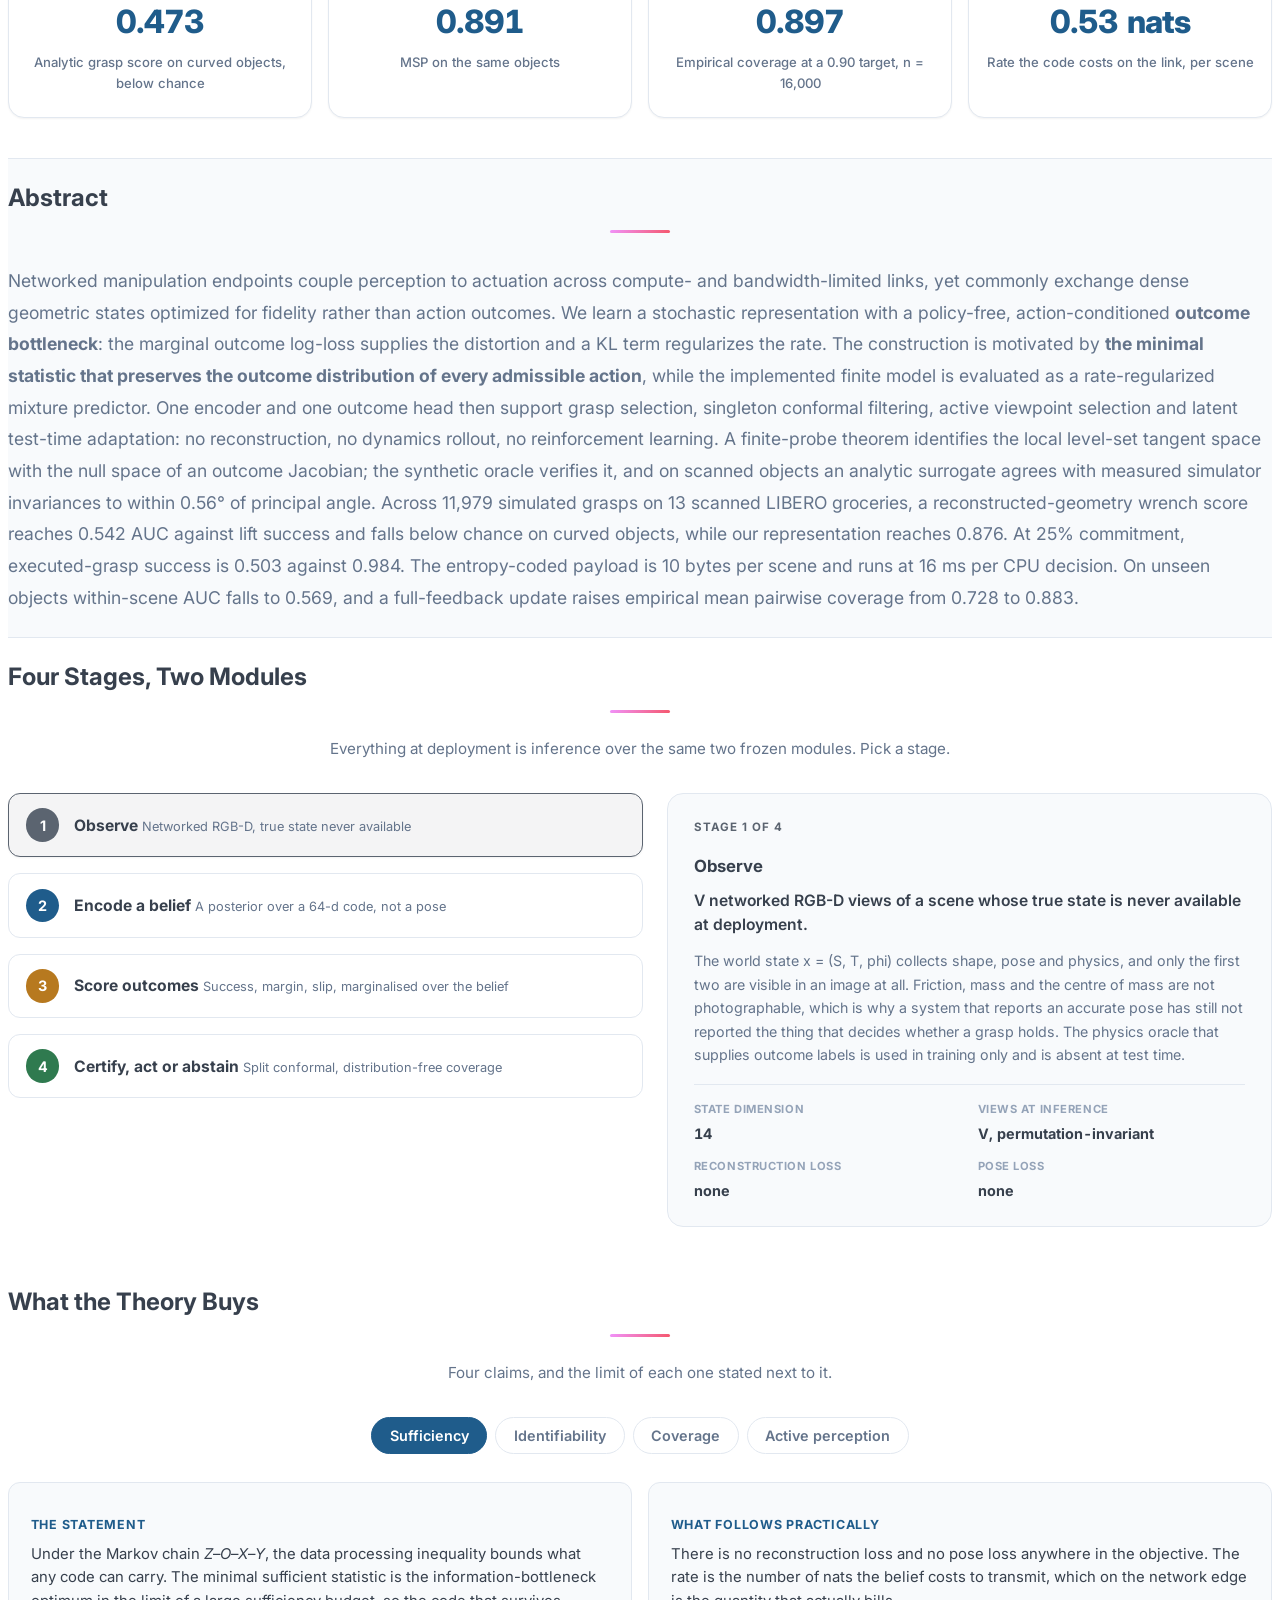
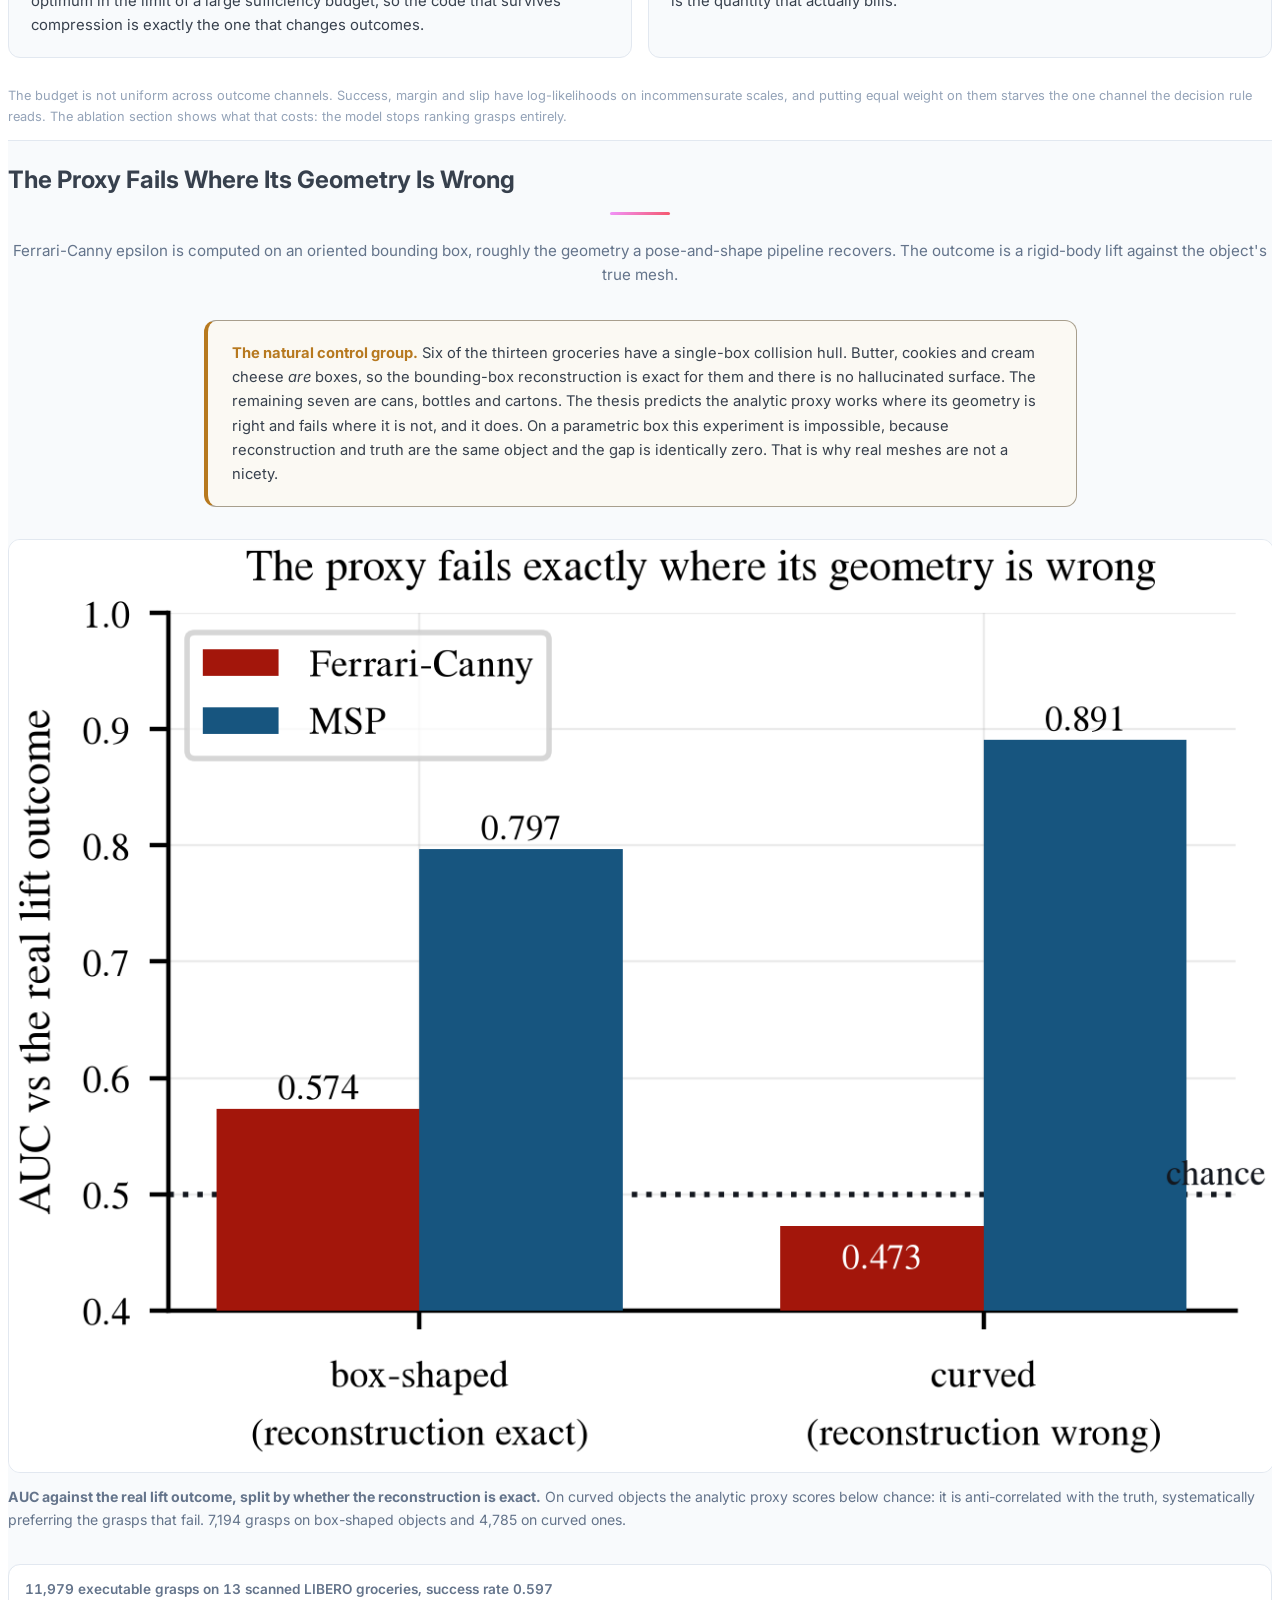
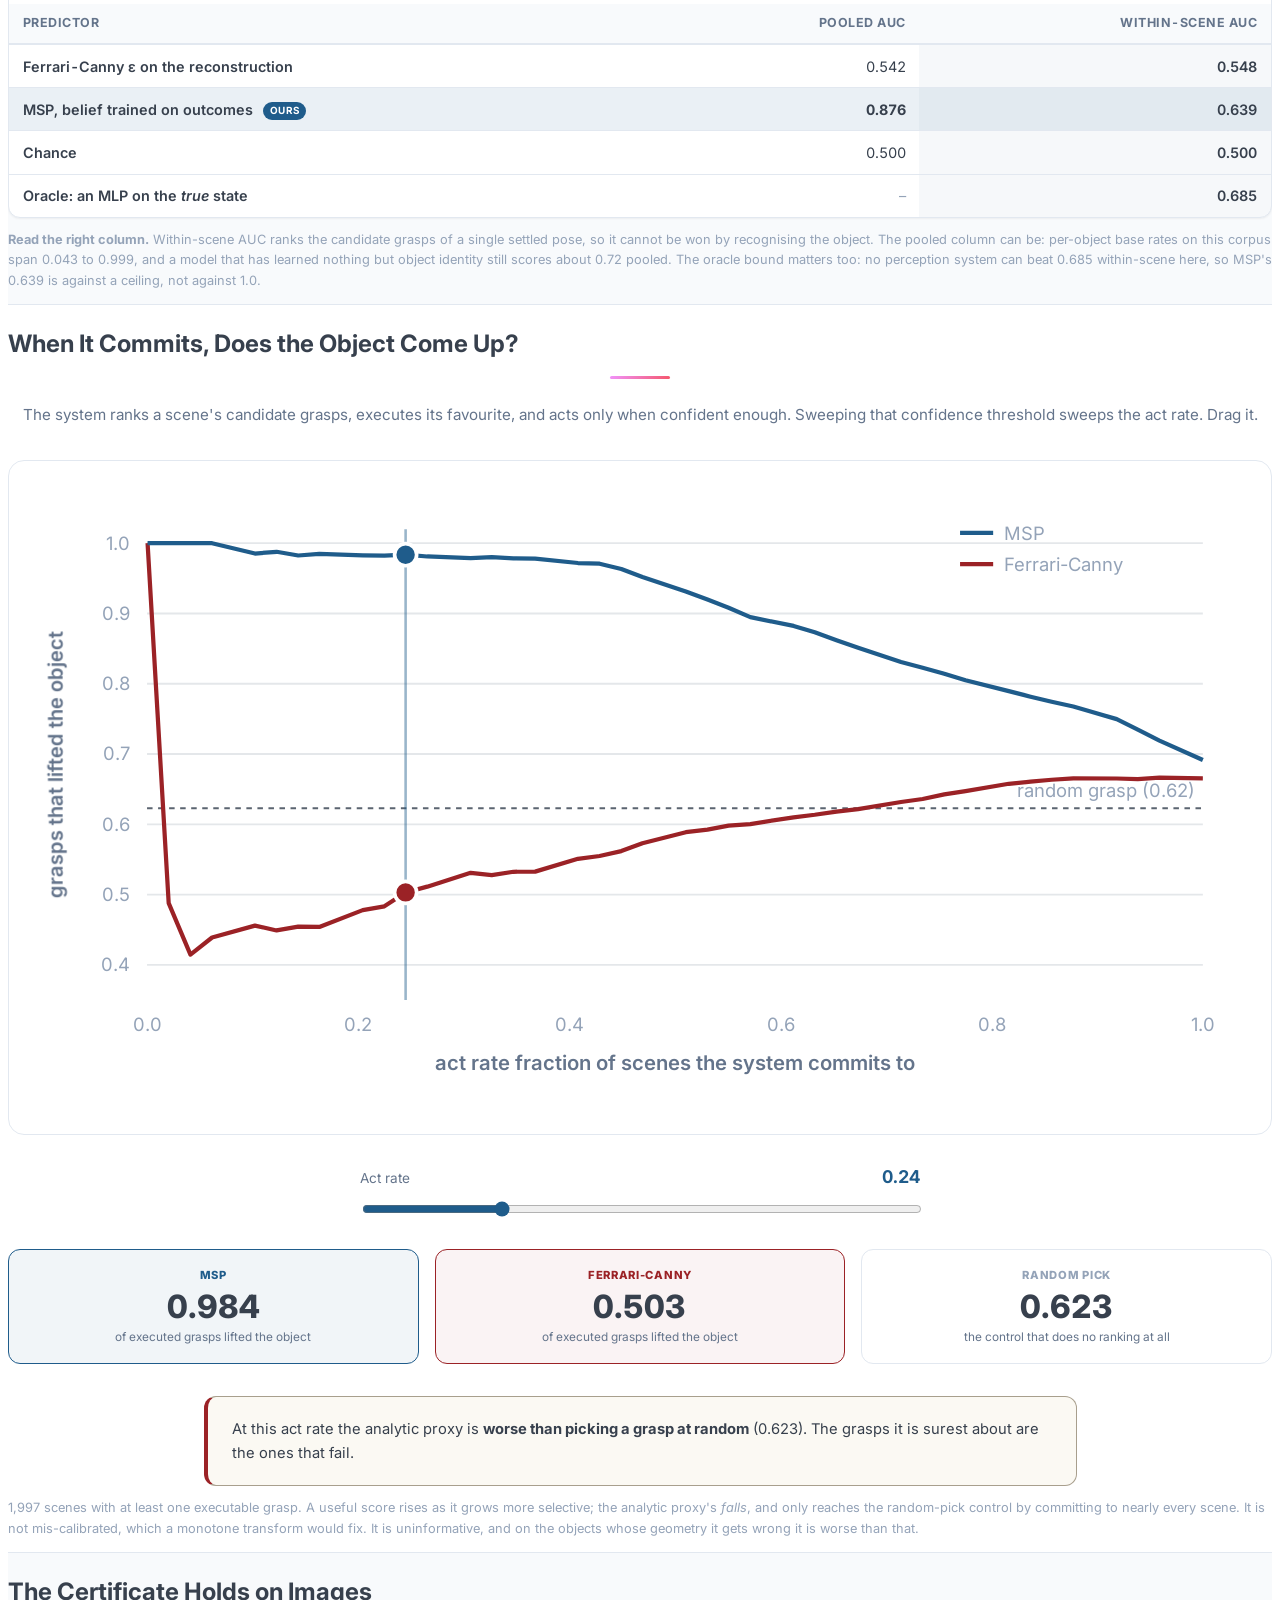
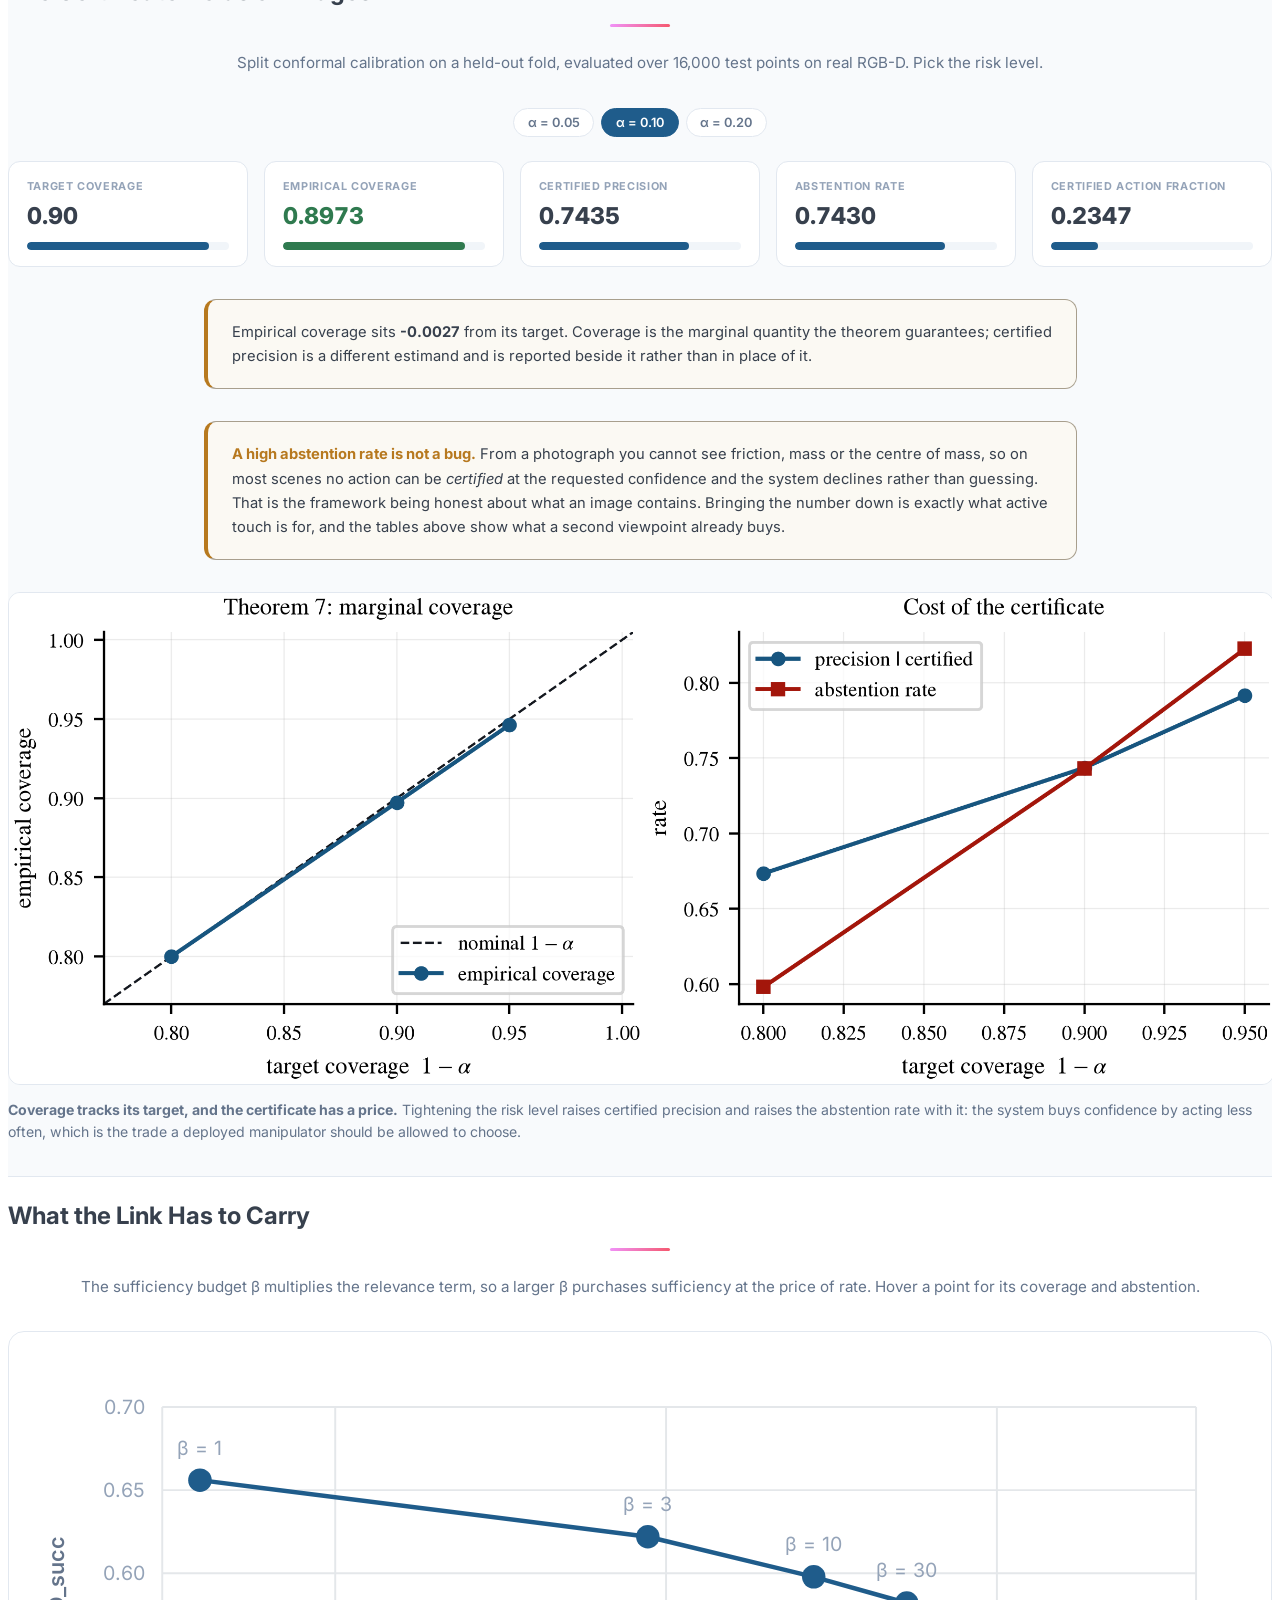
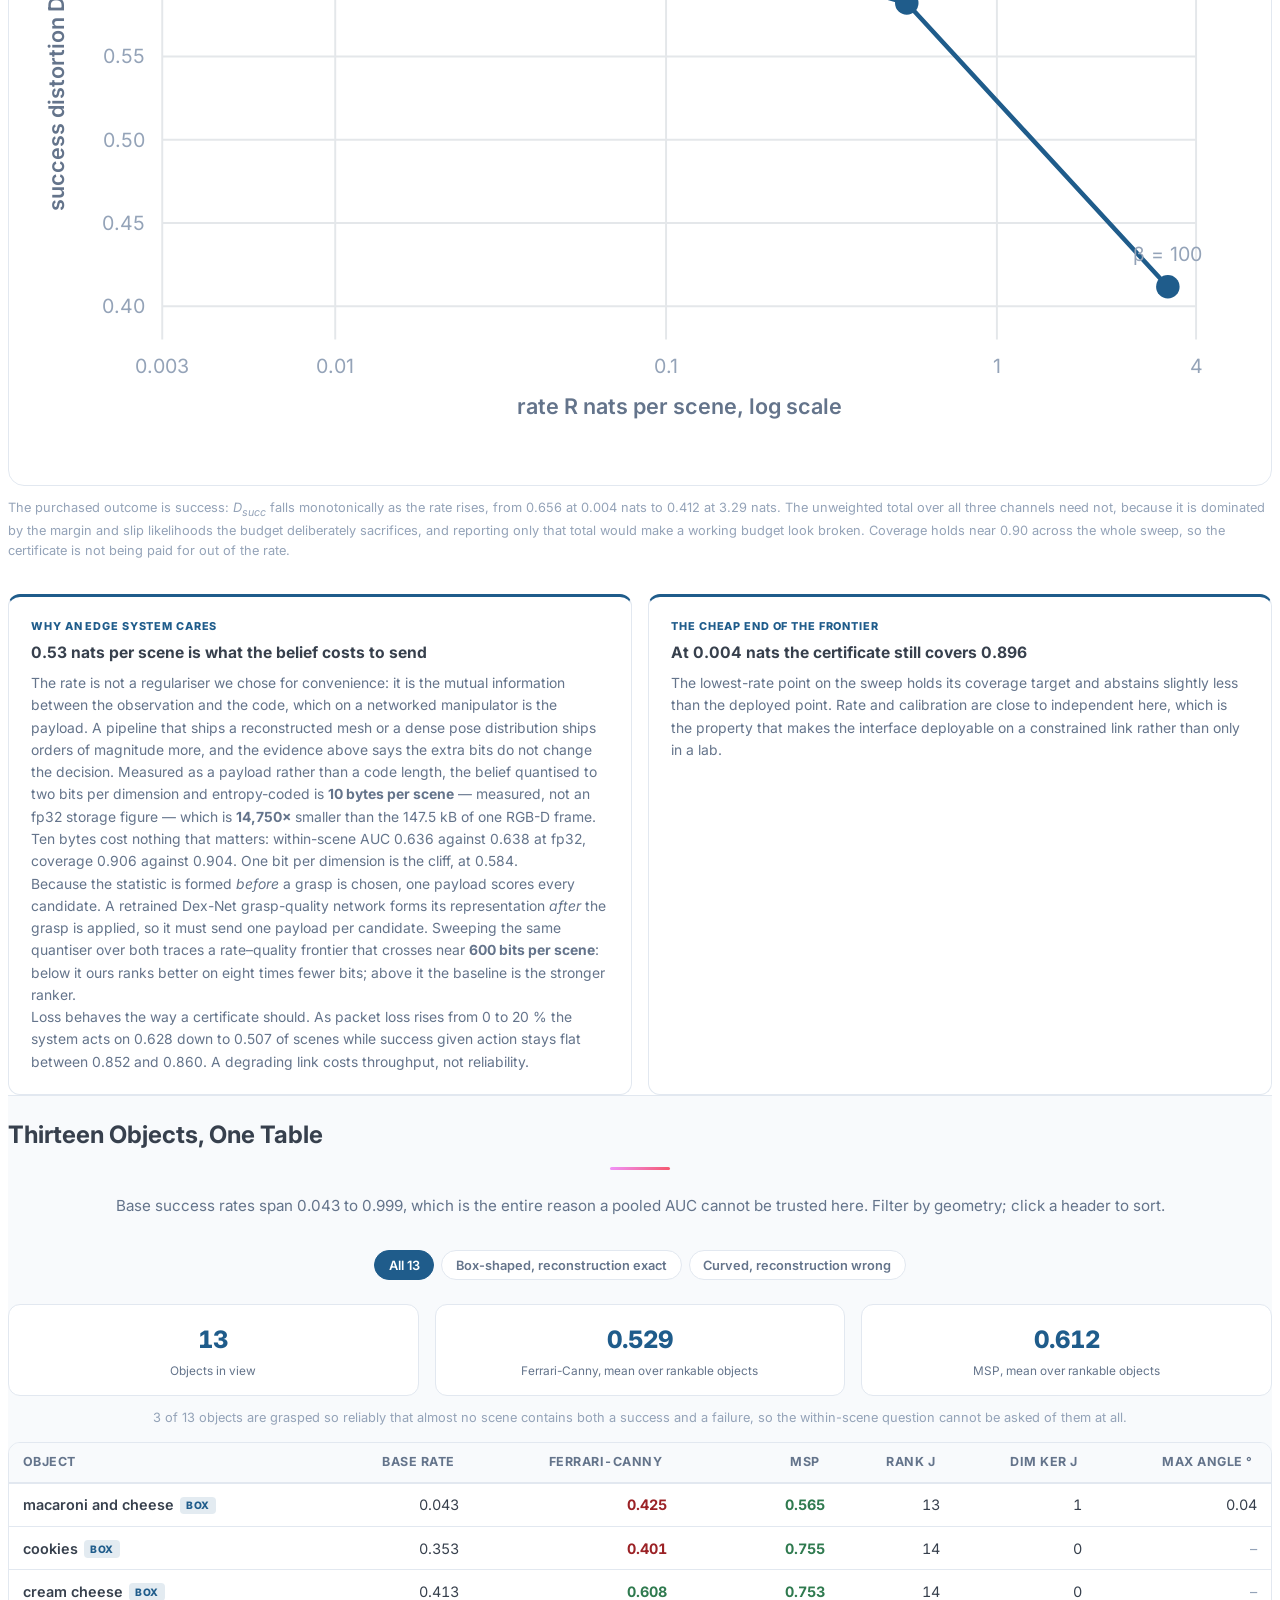
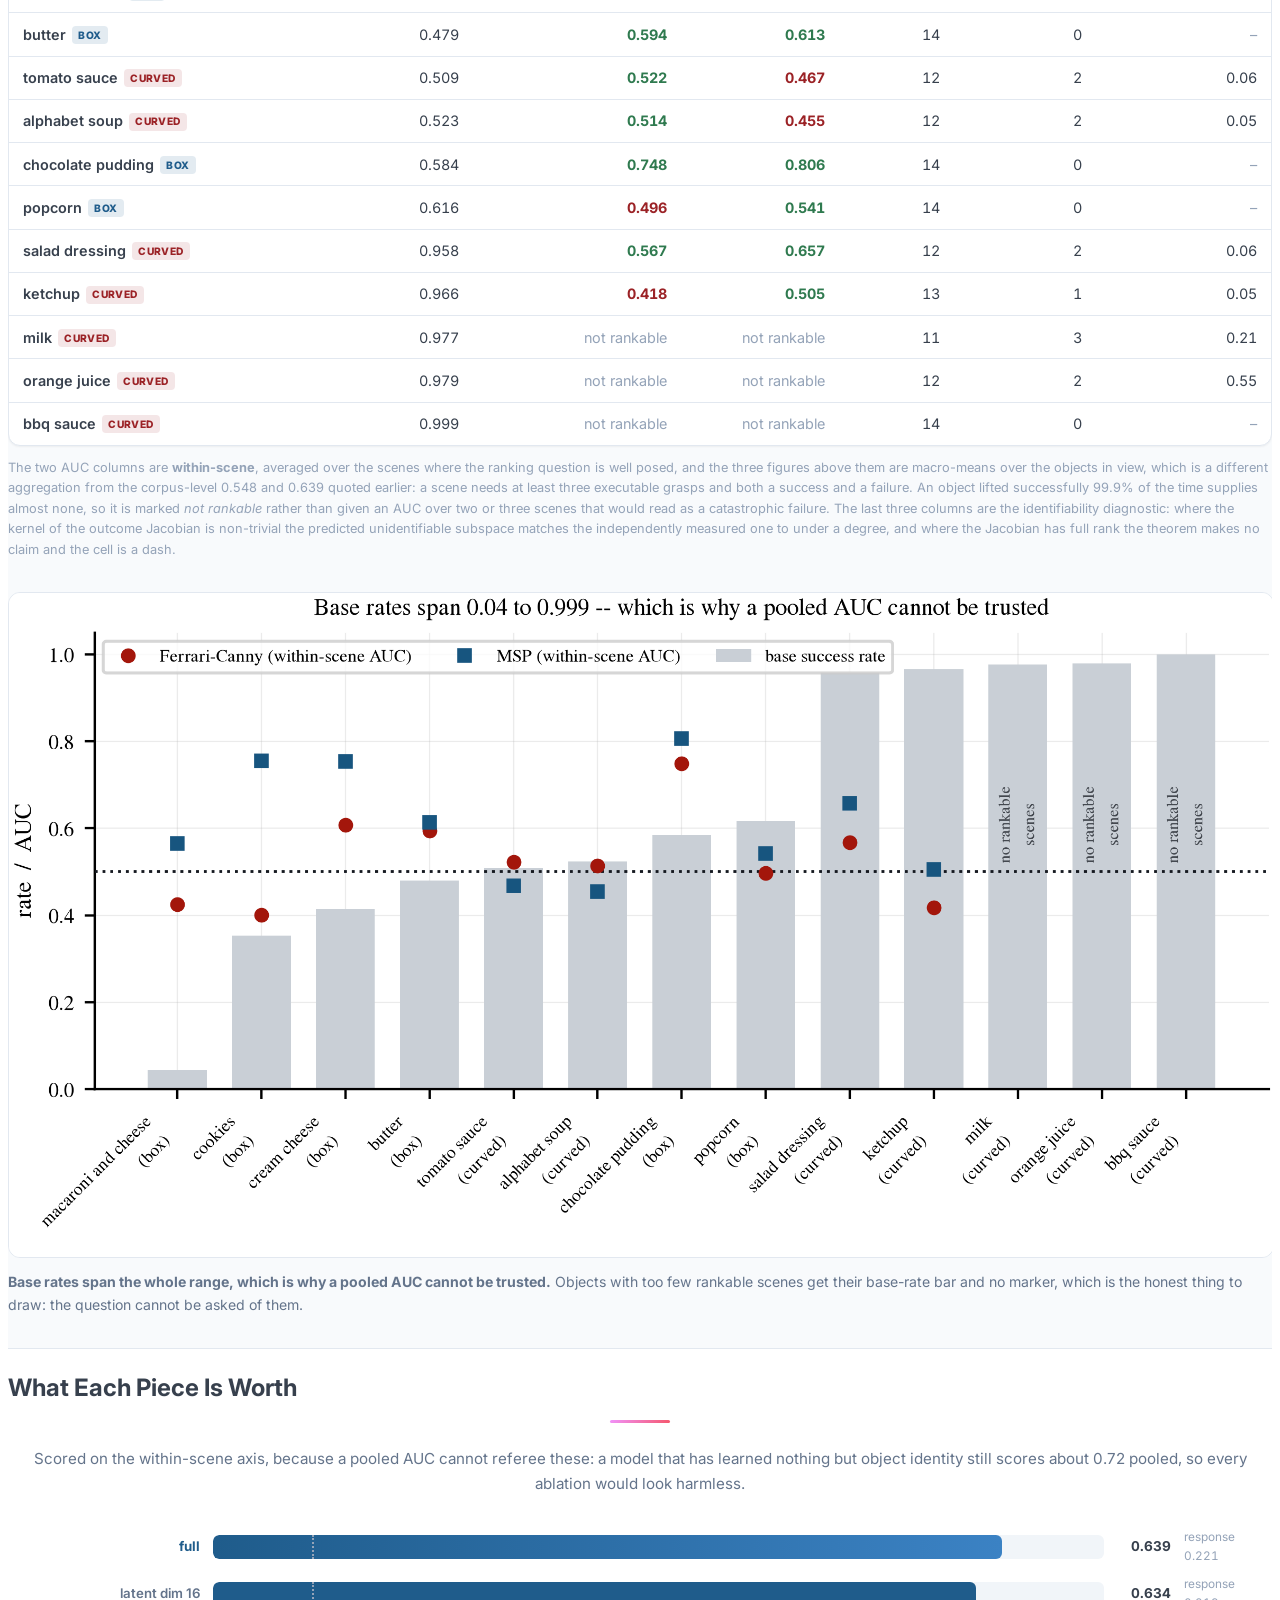
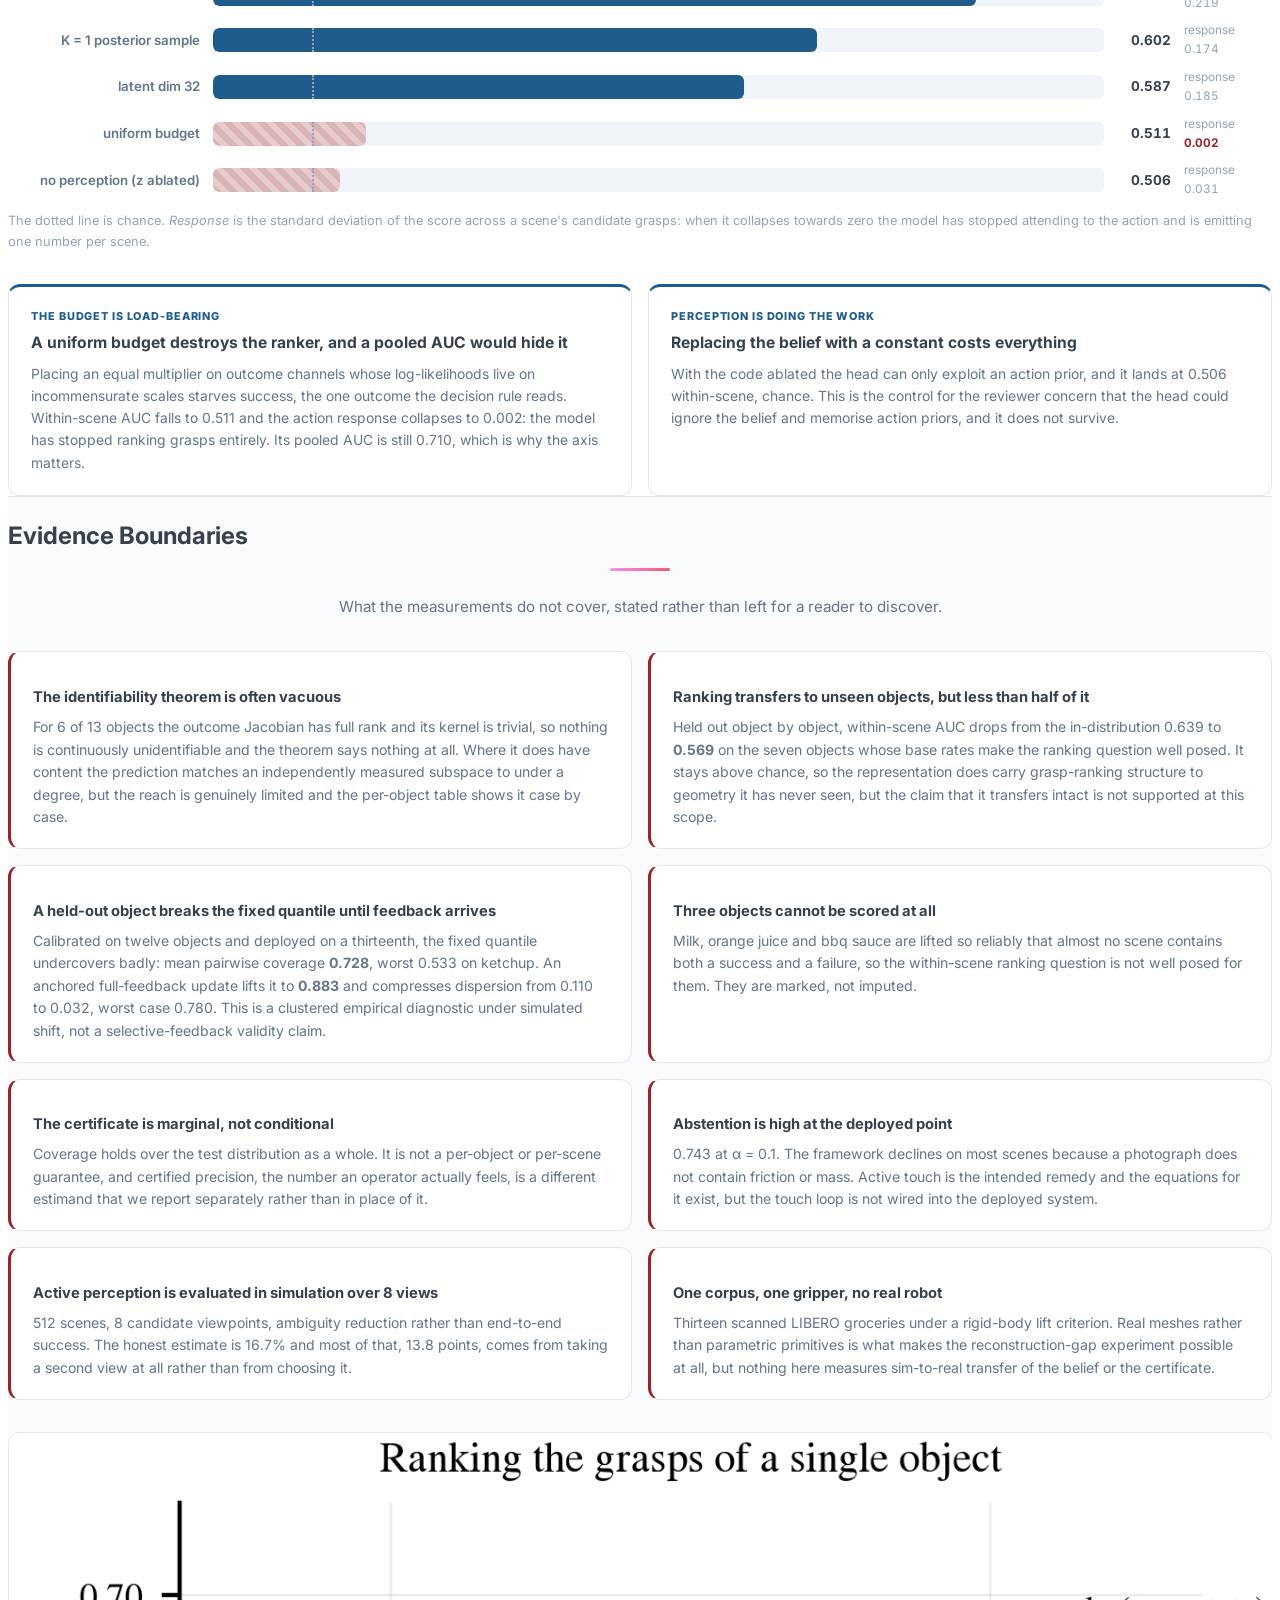
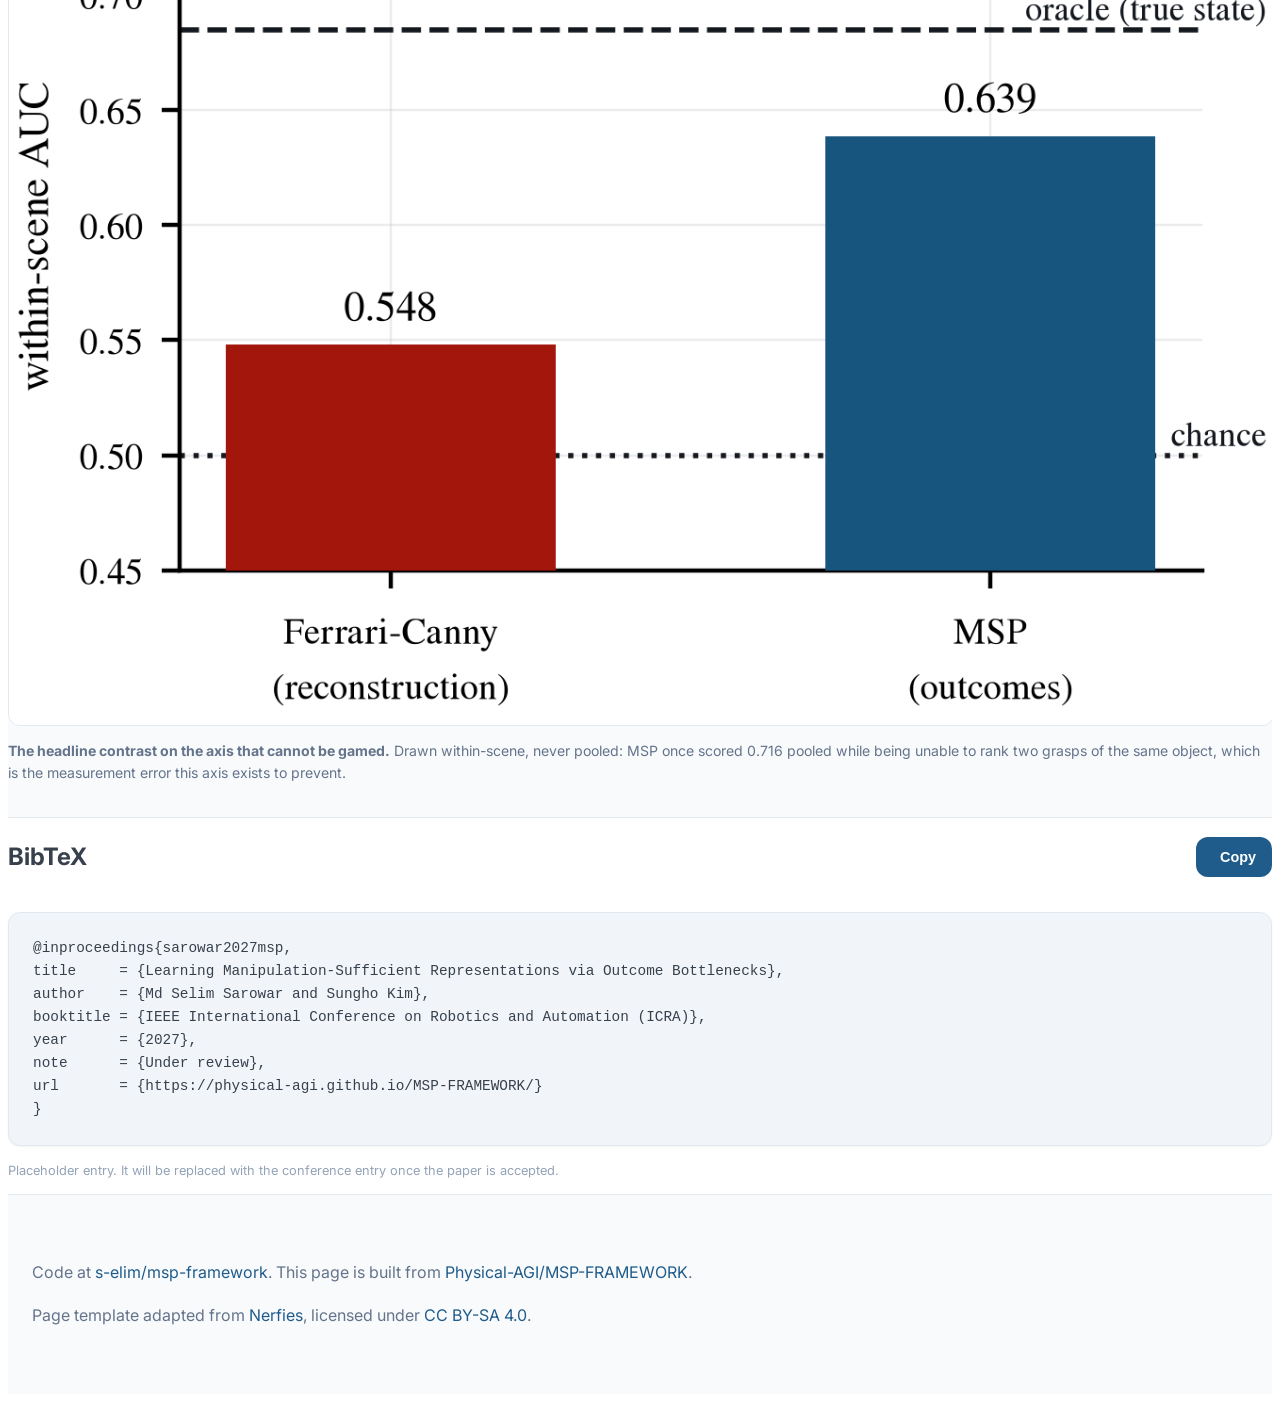
==== commit 23974ed2: "docs: replace fp32 payload claim with measured 10-byte entropy-coded rate The 512-byte figure was fp" ====
--- a/index.html
+++ b/index.html
@@ -15,7 +15,7 @@
   <!-- Open Graph / Facebook -->
   <meta property="og:type" content="article">
   <meta property="og:title" content="MSP: Learning Manipulation-Sufficient Representations via Outcome Bottlenecks">
-  <meta property="og:description" content="Estimate what changes the outcome, not what the object looks like. A 512-byte interface, 288x smaller than one RGB-D frame, at 16 ms per CPU decision.">>
+  <meta property="og:description" content="Estimate what changes the outcome, not what the object looks like. A measured 10-byte payload per scene, with a distribution-free certificate on the grasp actually executed.">>
   <meta property="og:url" content="https://physical-agi.github.io/MSP-FRAMEWORK/">
   <meta property="og:image" content="https://physical-agi.github.io/MSP-FRAMEWORK/static/images/fig_framework.png">
   <meta property="og:image:alt" content="The MSP framework: RGB-D observations, a belief encoder, an outcome head, and an inference block that certifies, acts, senses and adapts">
@@ -27,7 +27,7 @@
   <!-- Twitter -->
   <meta name="twitter:card" content="summary_large_image">
   <meta name="twitter:title" content="MSP: Learning Manipulation-Sufficient Representations via Outcome Bottlenecks">
-  <meta name="twitter:description" content="An analytic grasp score on a reconstructed geometry is anti-correlated with the truth on curved objects. Ours reaches 0.891 there, in 512 bytes per scene.">>
+  <meta name="twitter:description" content="An analytic grasp score on a reconstructed geometry is anti-correlated with the truth on curved objects. Ours reaches 0.891 there, in 10 entropy-coded bytes per scene.">>
   <meta name="twitter:image" content="https://physical-agi.github.io/MSP-FRAMEWORK/static/images/fig_framework.png">
   <meta name="twitter:image:alt" content="The MSP framework diagram">
 
@@ -245,7 +245,7 @@
               0.56&deg; of principal angle. Across 11,979 simulated grasps on 13 scanned LIBERO groceries, a
               reconstructed-geometry wrench score reaches 0.542 AUC against lift success and falls below chance
               on curved objects, while our representation reaches 0.876. At 25% commitment, executed-grasp
-              success is 0.503 against 0.984. The 512-byte interface is 288&times; smaller than one RGB-D frame
+              success is 0.503 against 0.984. The entropy-coded payload is 10 bytes per scene
               and runs at 16&nbsp;ms per CPU decision. On unseen objects within-scene AUC falls to 0.569, and a
               full-feedback update raises empirical mean pairwise coverage from 0.728 to 0.883.
             </p>
@@ -593,9 +593,21 @@
             observation and the code, which on a networked manipulator is the payload. A pipeline that ships a
             reconstructed mesh or a dense pose distribution ships orders of magnitude more, and the evidence above
             says the extra bits do not change the decision. Measured as a payload rather than a code
-            length, the 512-byte interface is <strong>288&times;</strong> smaller than the 147.5&nbsp;kB of one
-            RGB-D frame and <strong>2304&times;</strong> smaller than the 1.18&nbsp;MB an eight-view set costs,
-            and one decision takes <strong>16&nbsp;ms</strong> on CPU.</p>
+            length, the belief quantised to two bits per dimension and entropy-coded is
+            <strong>10&nbsp;bytes per scene</strong> &mdash; measured, not an fp32 storage figure &mdash; which is
+            <strong>14,750&times;</strong> smaller than the 147.5&nbsp;kB of one RGB-D frame. Ten bytes cost
+            nothing that matters: within-scene AUC 0.636 against 0.638 at fp32, coverage 0.906 against 0.904.
+            One bit per dimension is the cliff, at 0.584.</p>
+
+          <p>Because the statistic is formed <em>before</em> a grasp is chosen, one payload scores every
+            candidate. A retrained Dex-Net grasp-quality network forms its representation <em>after</em> the
+            grasp is applied, so it must send one payload per candidate. Sweeping the same quantiser over both
+            traces a rate&ndash;quality frontier that crosses near <strong>600 bits per scene</strong>: below it
+            ours ranks better on eight times fewer bits; above it the baseline is the stronger ranker.</p>
+
+          <p>Loss behaves the way a certificate should. As packet loss rises from 0 to 20&nbsp;% the system acts
+            on 0.628 down to 0.507 of scenes while success given action stays flat between 0.852 and 0.860. A
+            degrading link costs throughput, not reliability.</p>
         </div>
         <div class="ax-card">
           <div class="ax-card-eyebrow">The cheap end of the frontier</div>
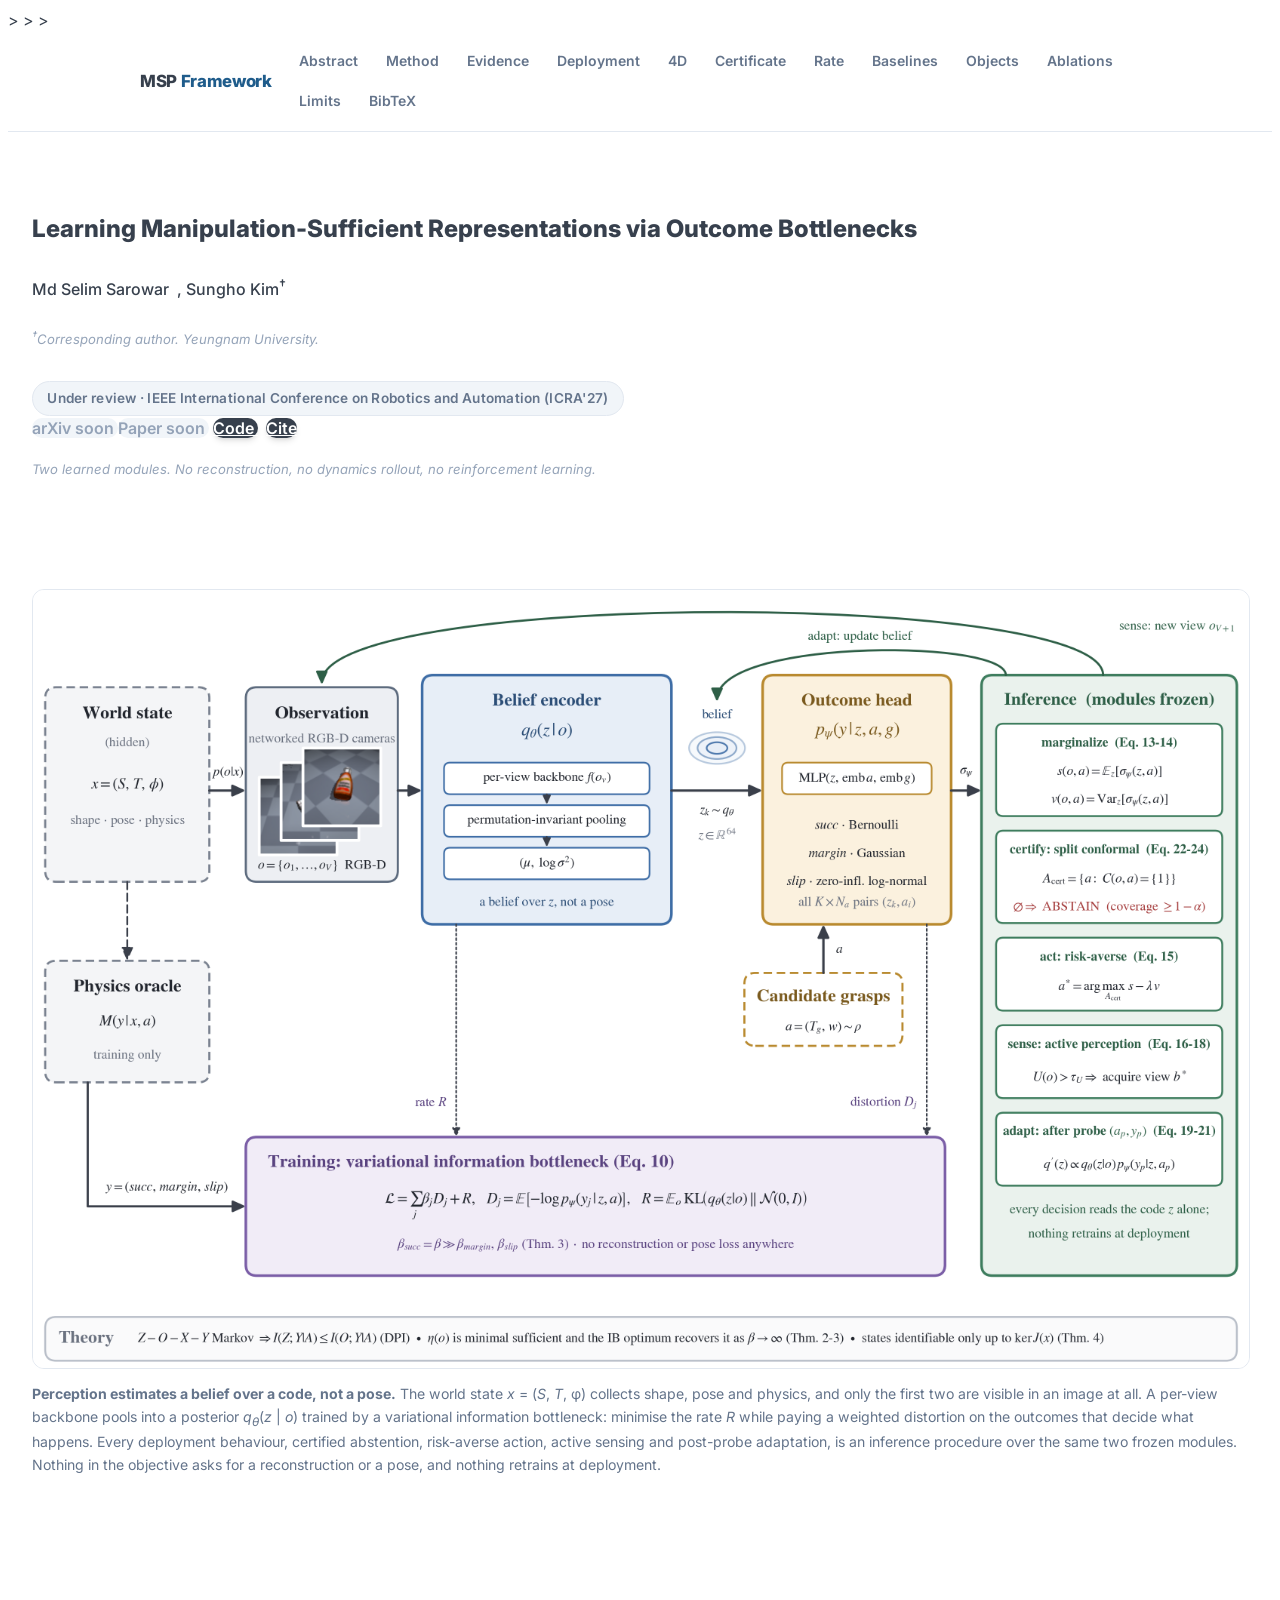
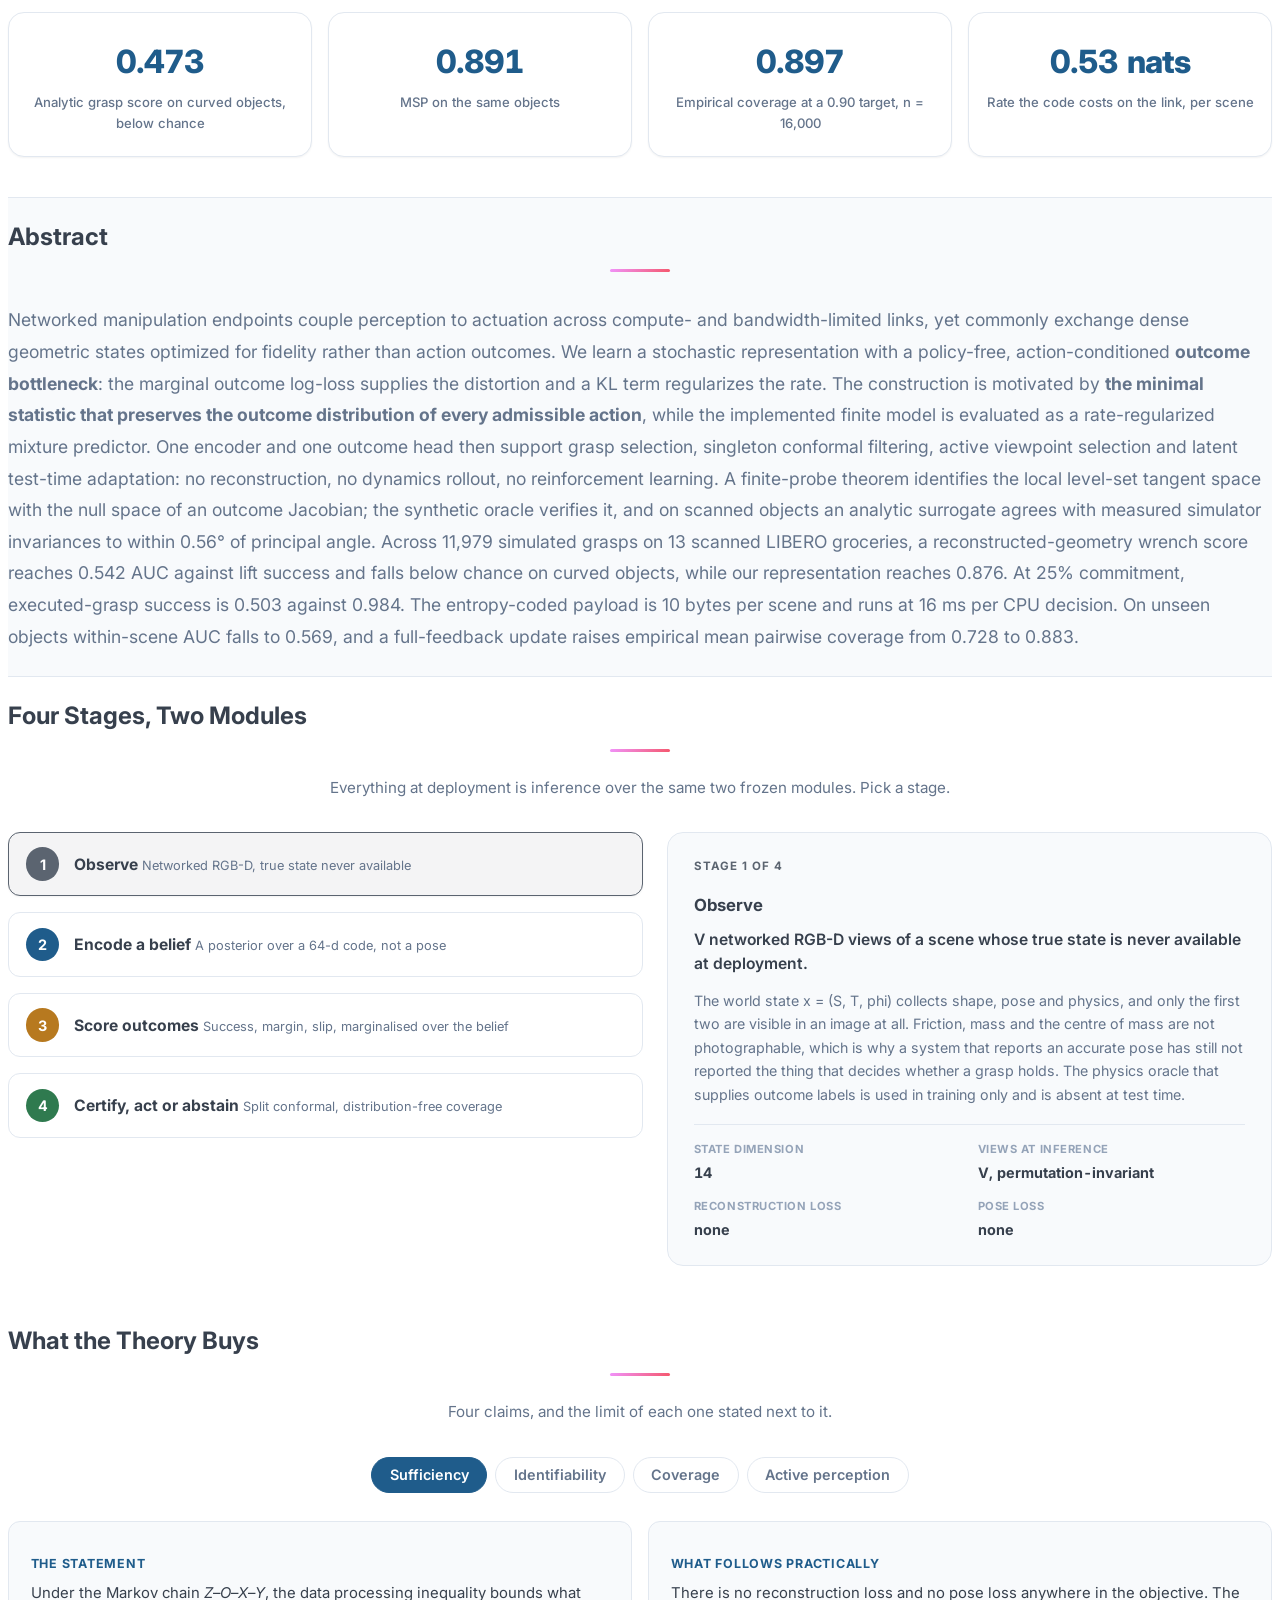
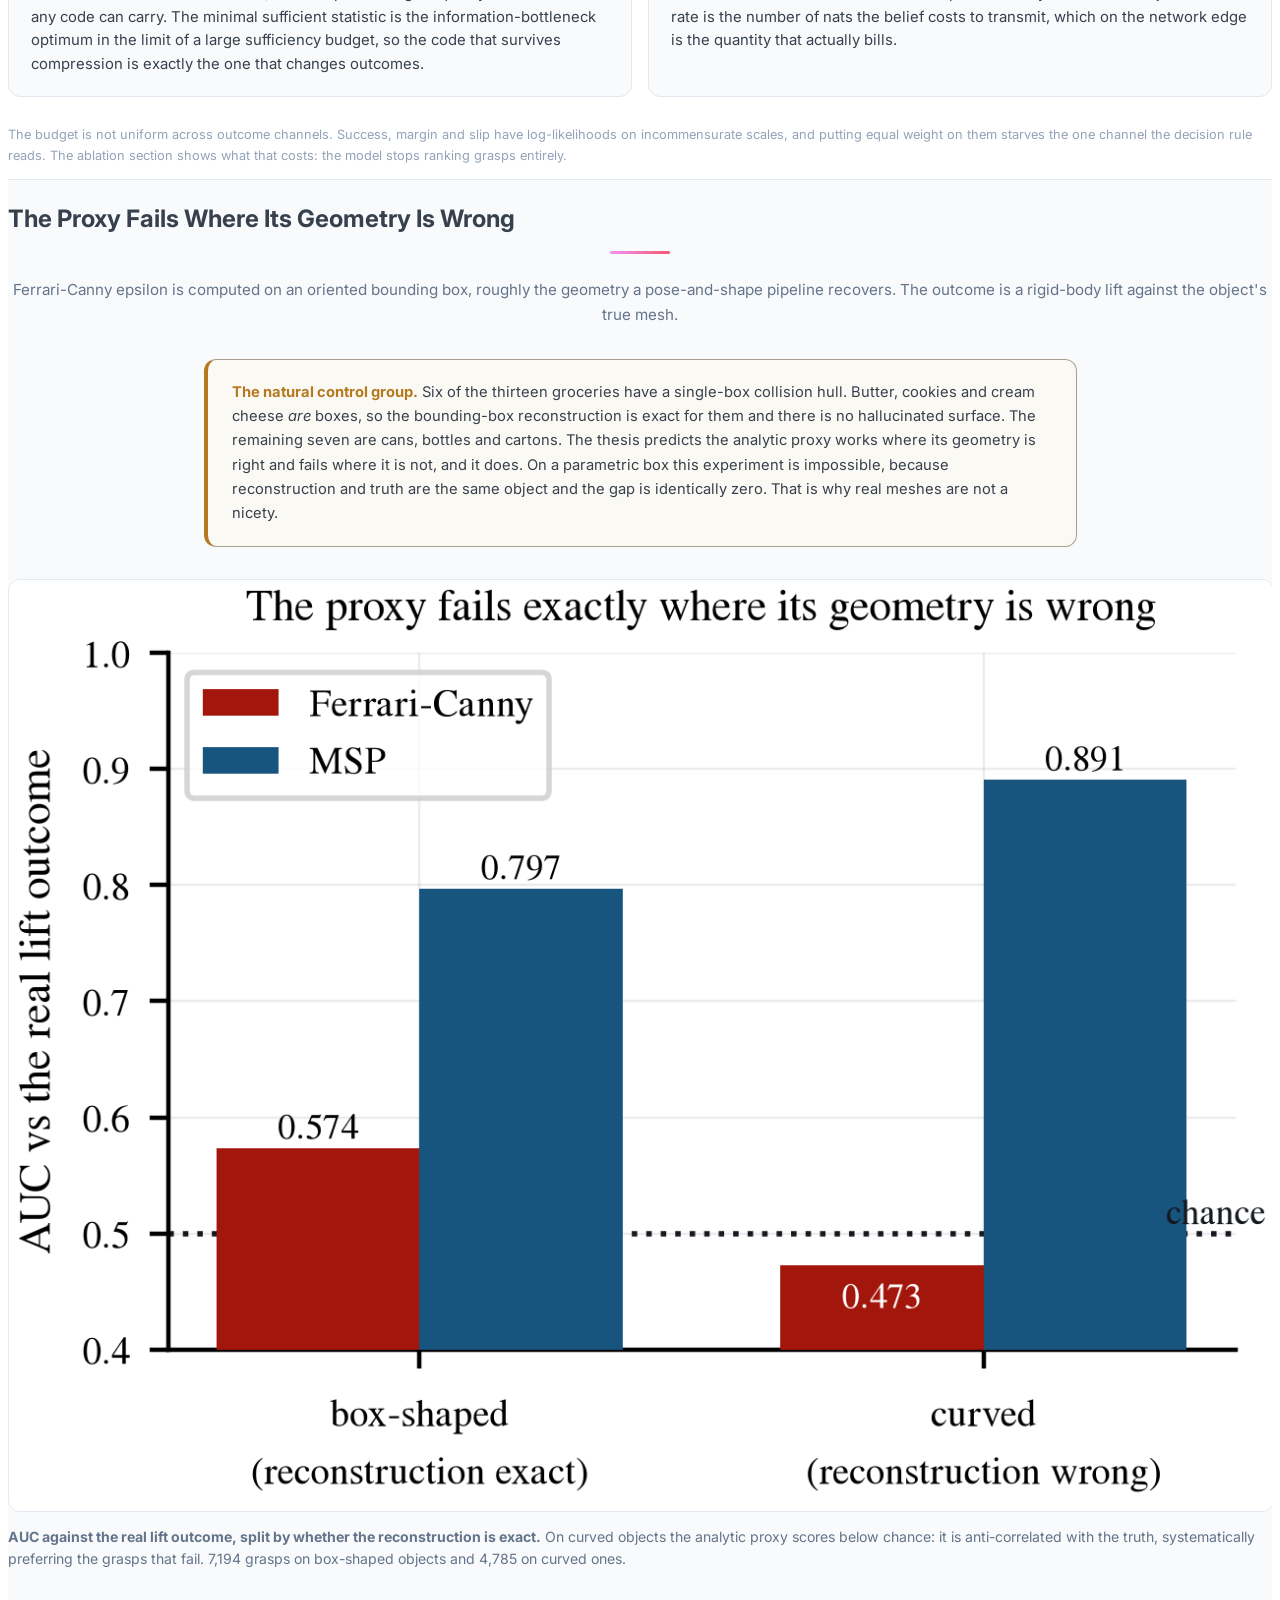
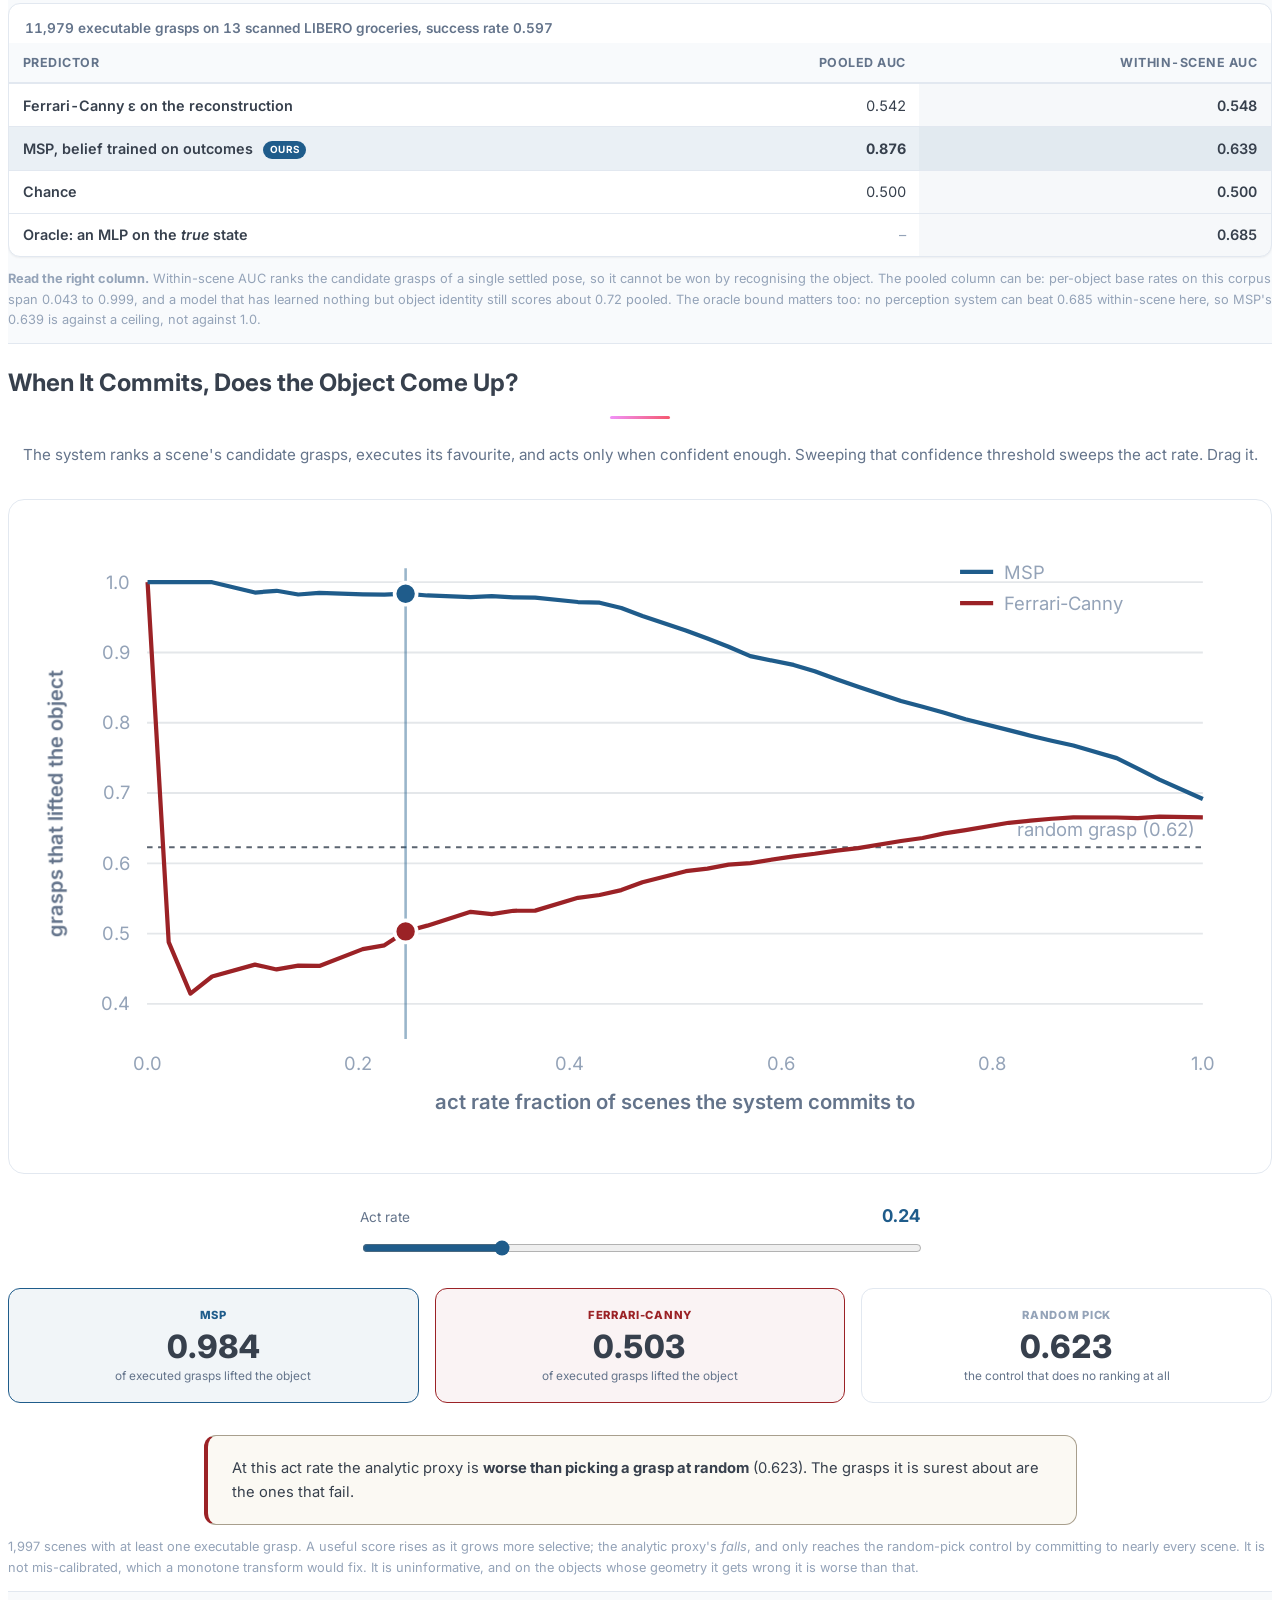
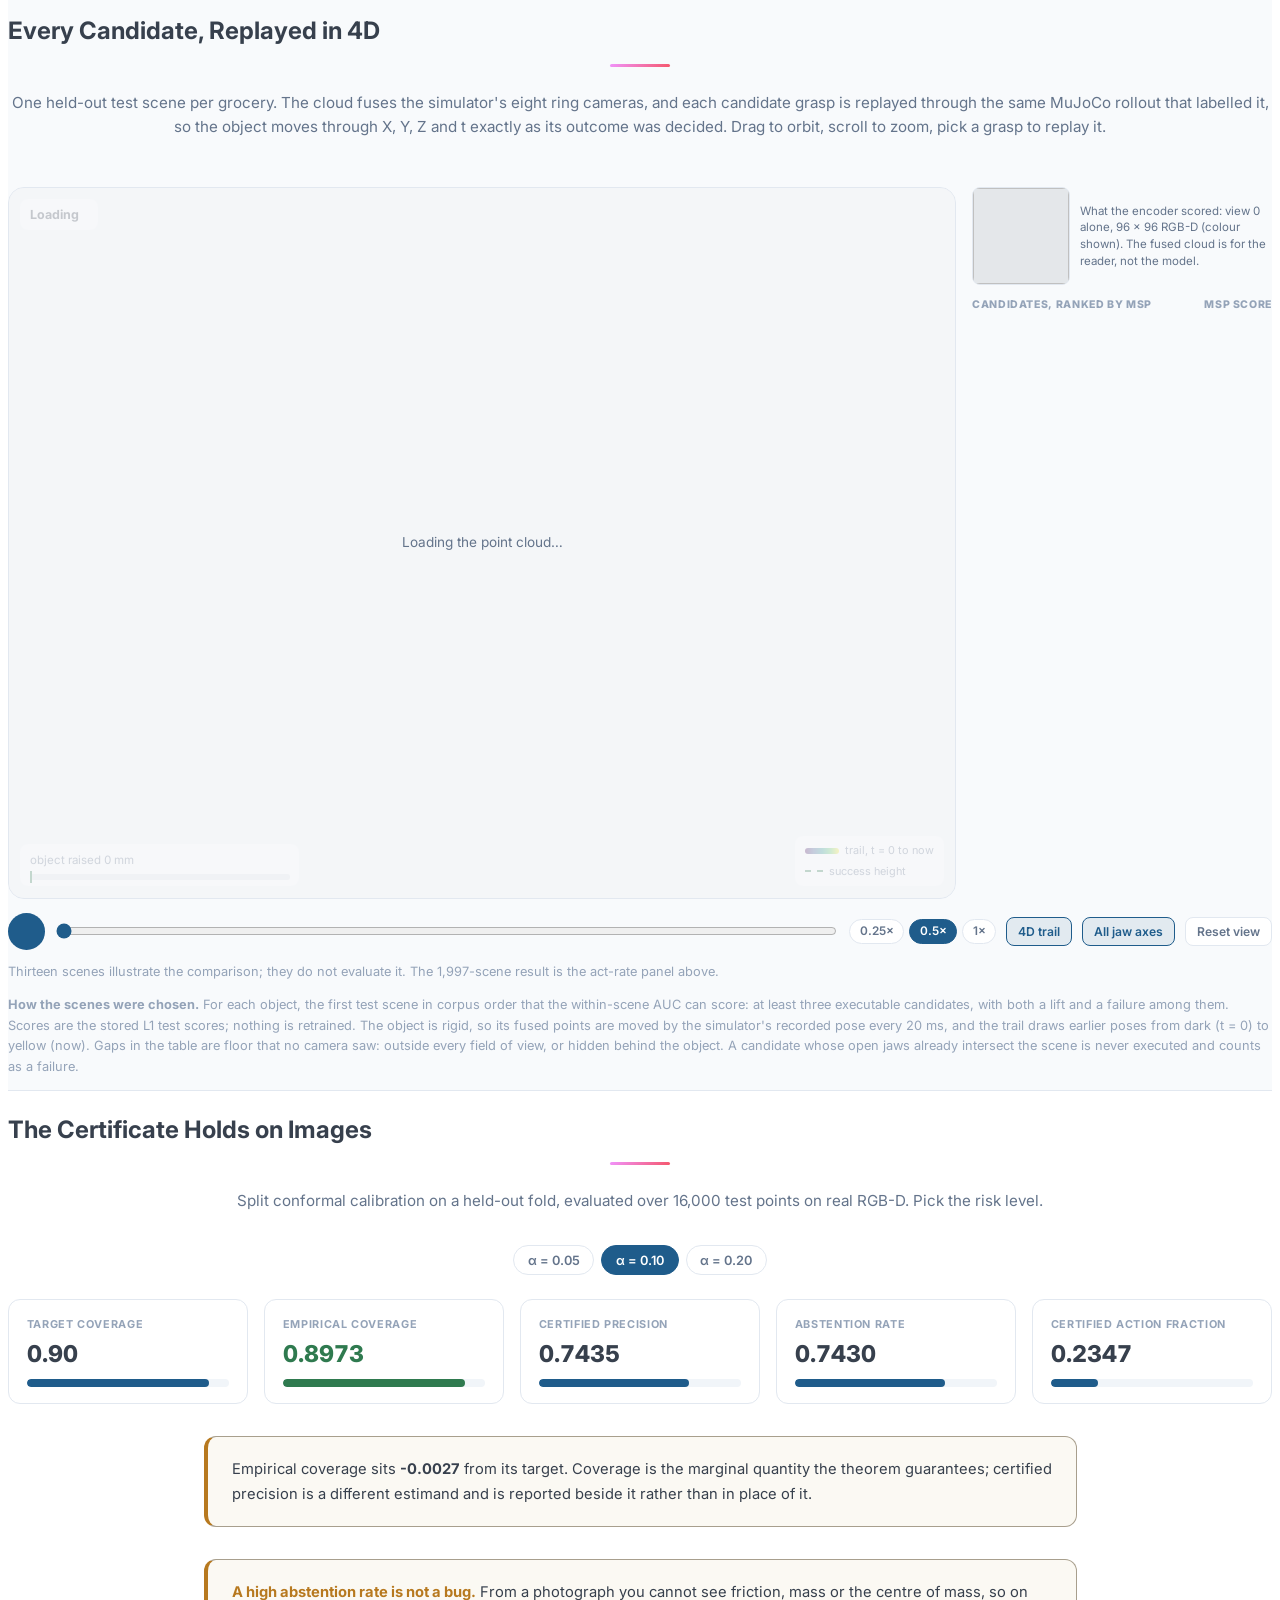
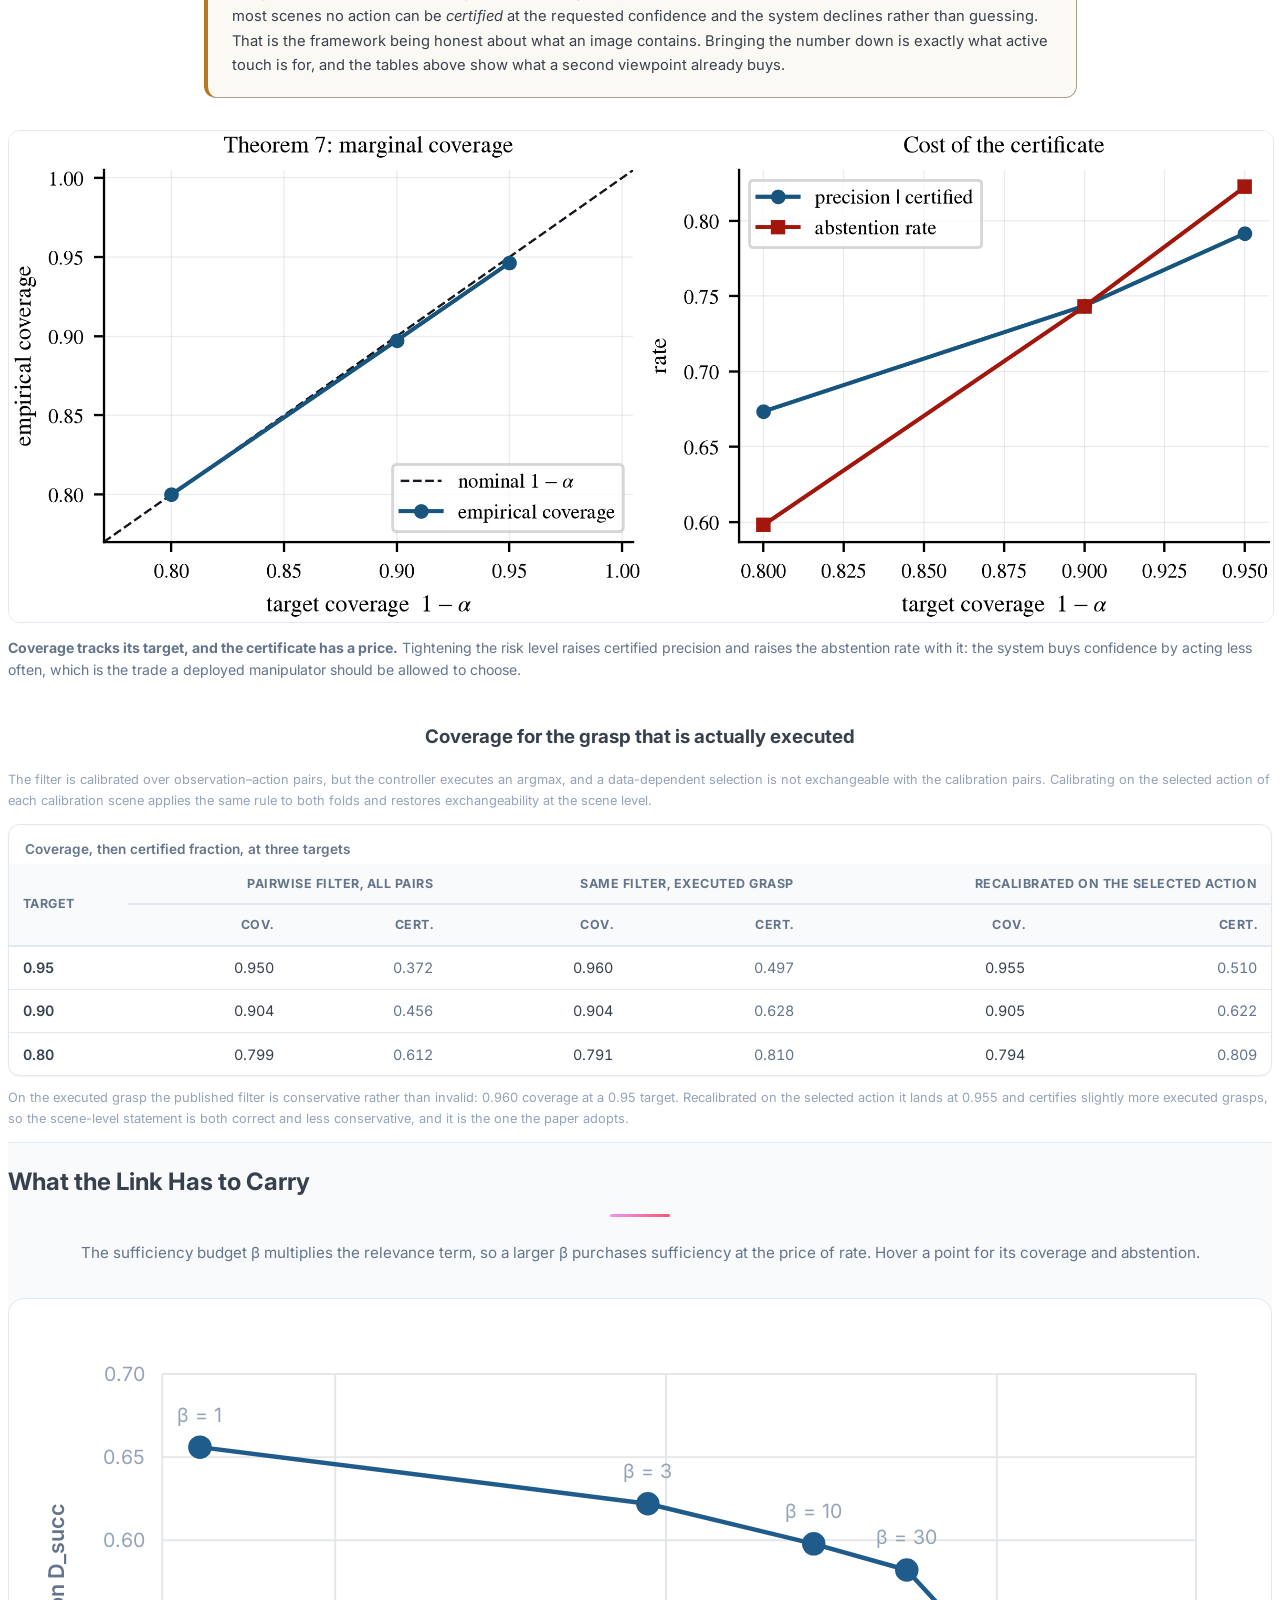
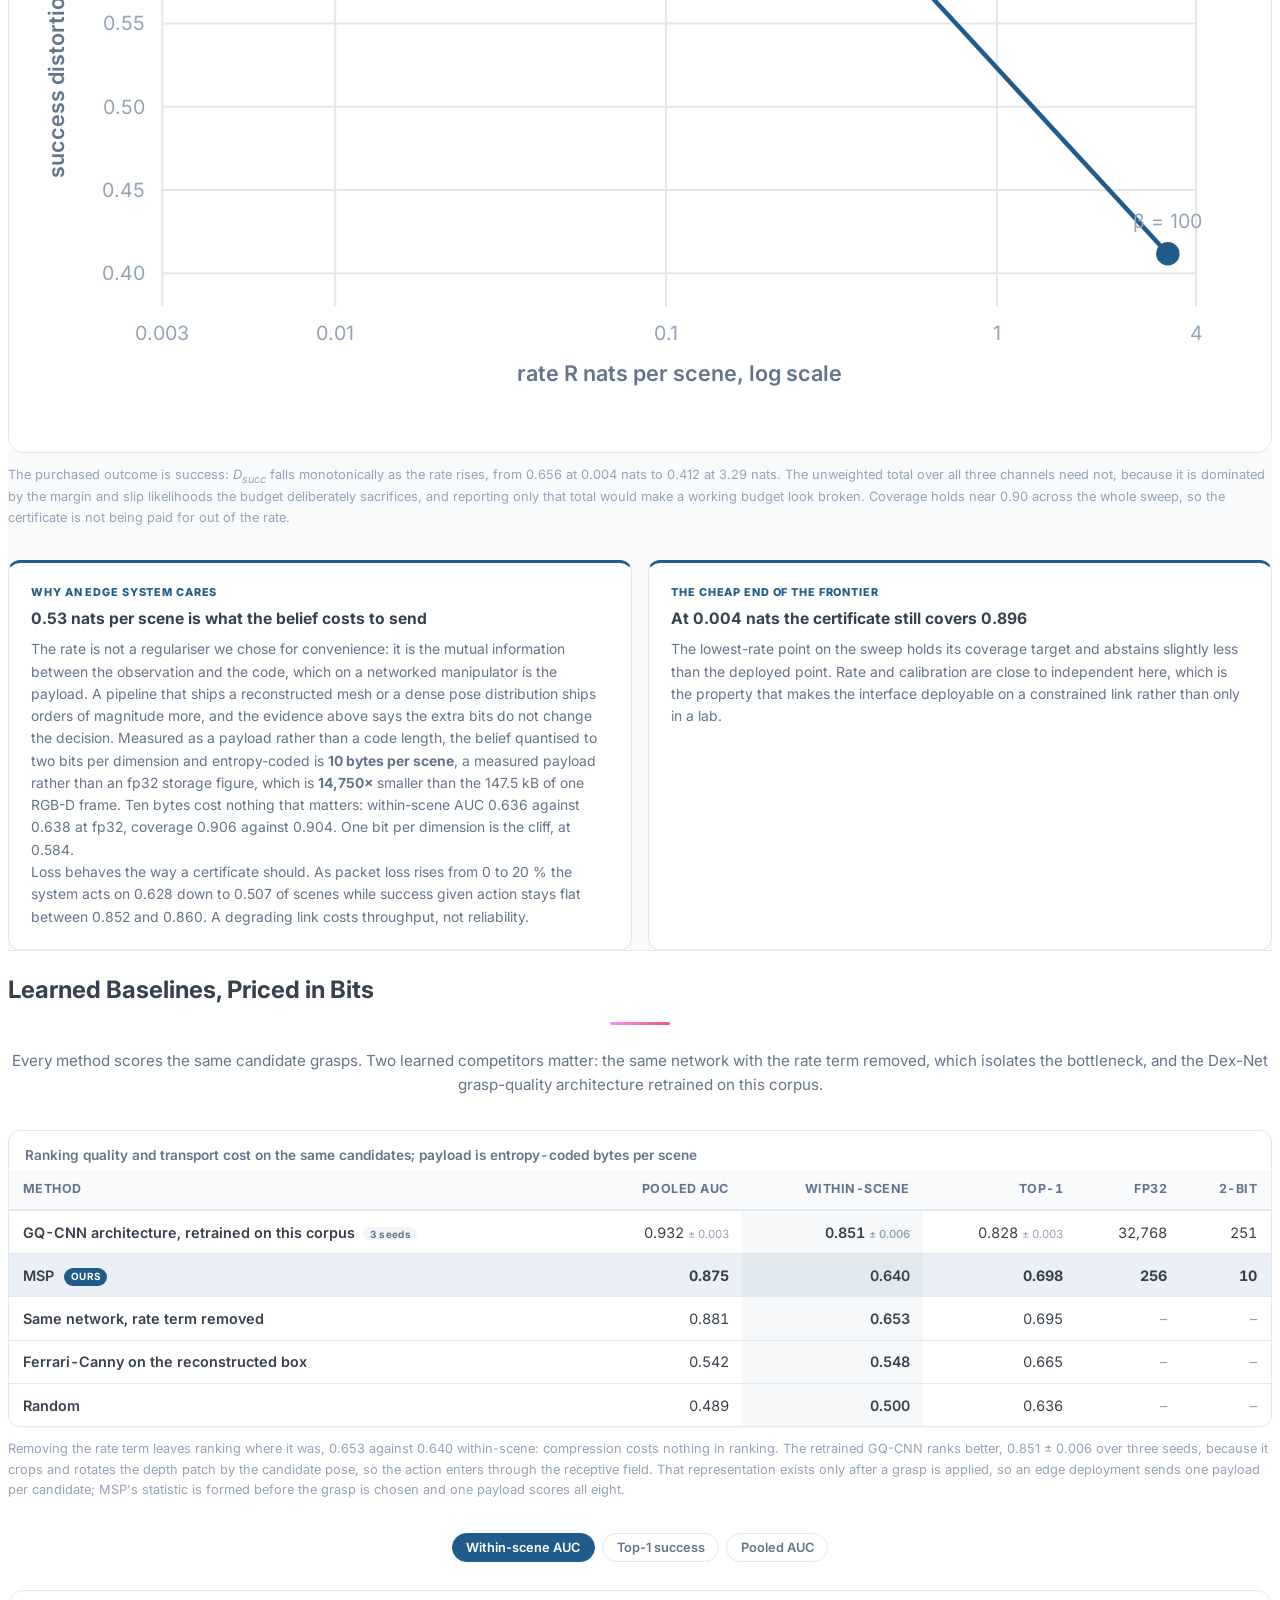
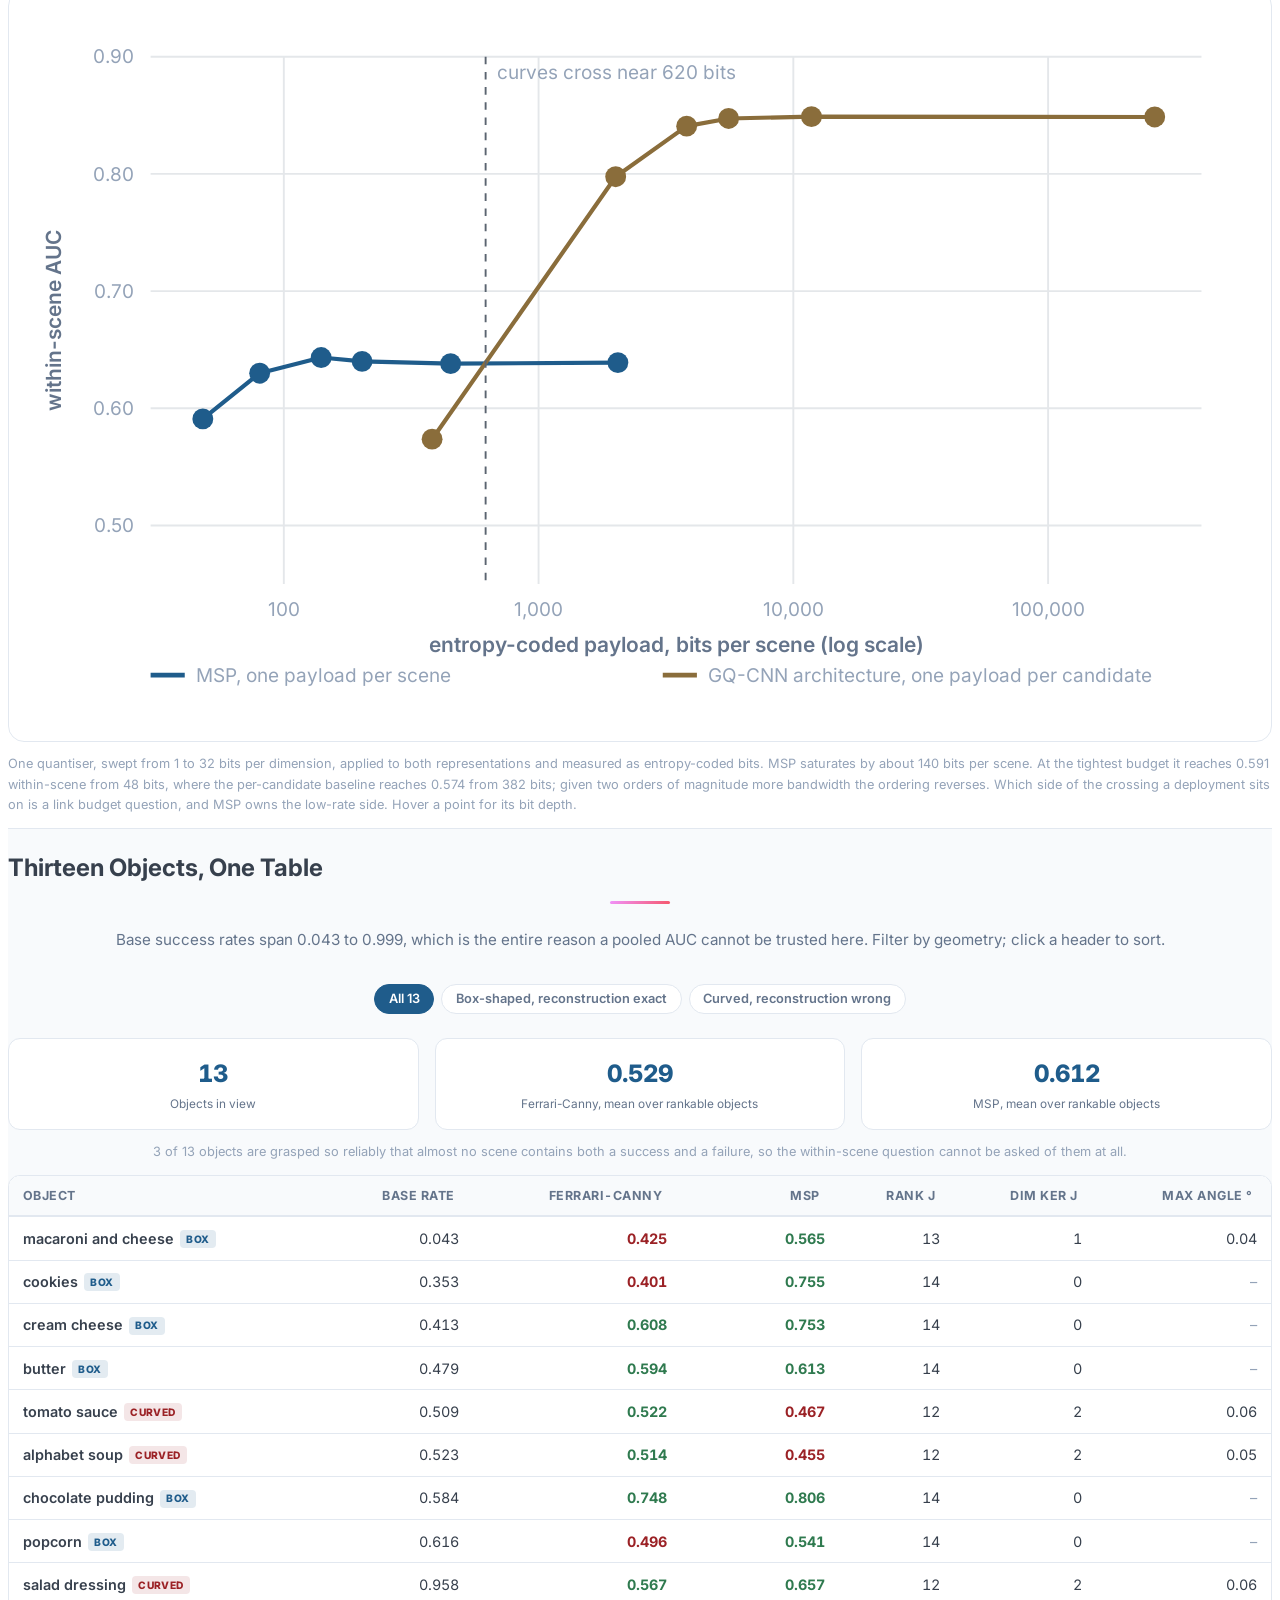
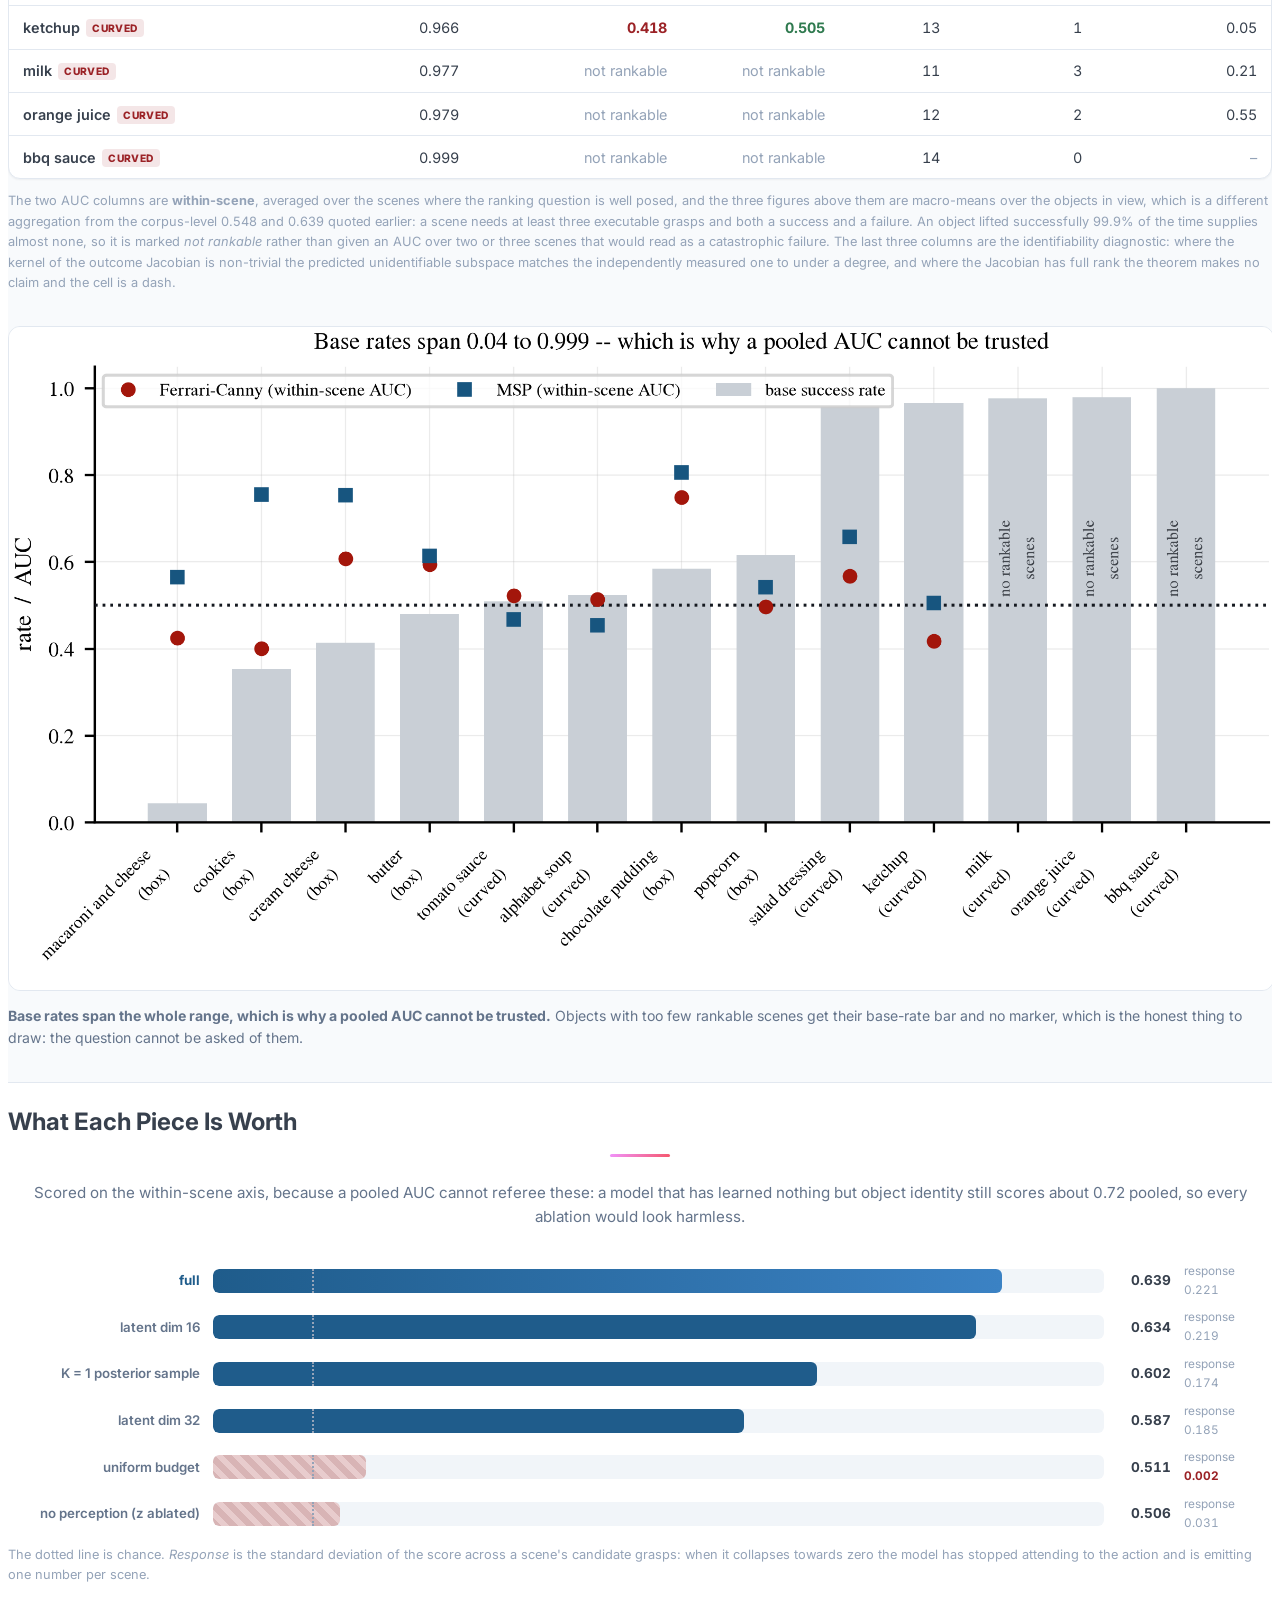
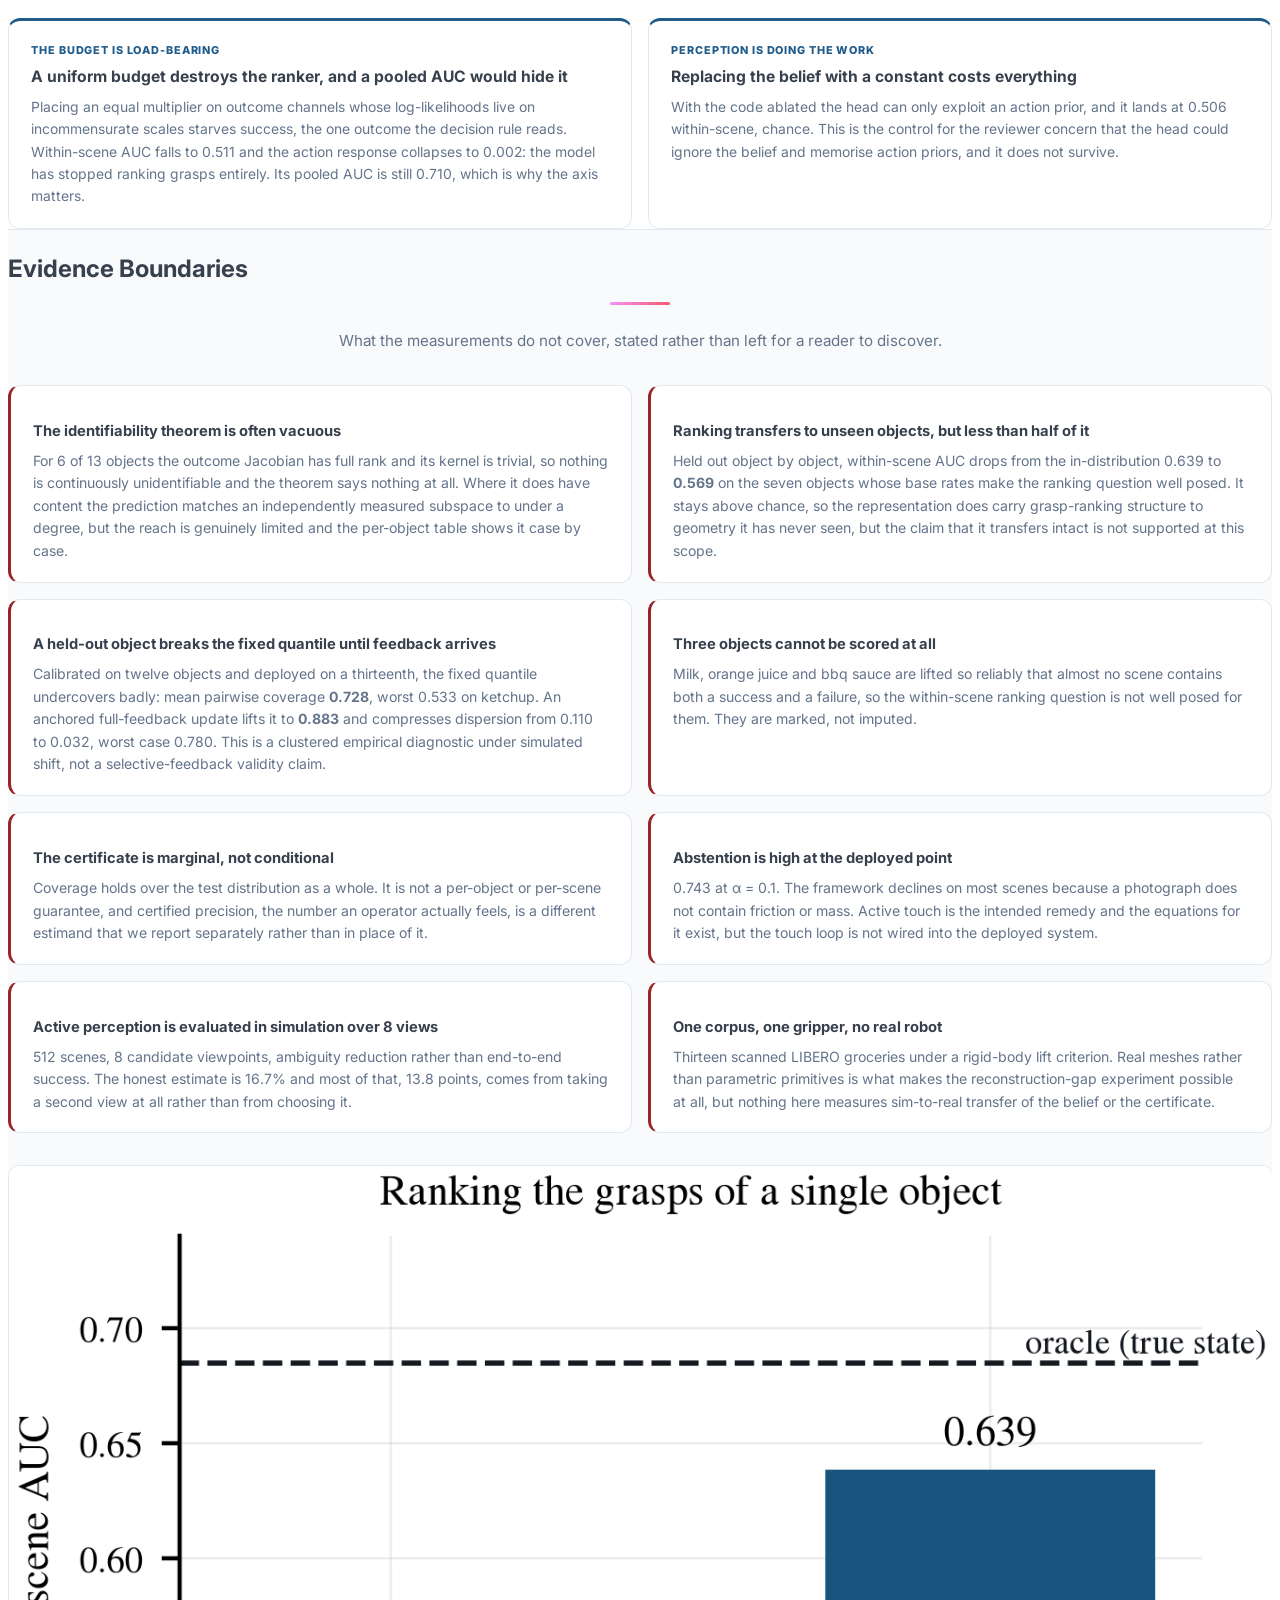
==== commit 9e1db42b: "feat: 4D grasp viewer, learned baselines, executed-grasp coverage Add an interactive 4D viewer: one " ====
--- a/index.html
+++ b/index.html
@@ -69,6 +69,17 @@
 
   <script defer src="static/js/fontawesome.all.min.js"></script>
   <script defer src="static/js/index.js"></script>
+  <script defer src="static/js/generated/msp_results.js"></script>
+  <script defer src="static/js/msp_results_view.js"></script>
+  <script type="importmap">
+    {
+      "imports": {
+        "three": "./static/js/vendor/three-0.160.0/three.module.min.js",
+        "three/addons/": "./static/js/vendor/three-0.160.0/addons/"
+      }
+    }
+  </script>
+  <script type="module" src="static/js/msp4d.js"></script>
 
   <script type="application/ld+json">
   {
@@ -104,8 +115,10 @@
       <a href="#method">Method</a>
       <a href="#evidence">Evidence</a>
       <a href="#deploy">Deployment</a>
+      <a href="#lift4d">4D</a>
       <a href="#certificate">Certificate</a>
       <a href="#rate">Rate</a>
+      <a href="#baselines">Baselines</a>
       <a href="#objects">Objects</a>
       <a href="#ablations">Ablations</a>
       <a href="#limits">Limits</a>
@@ -501,8 +514,73 @@
     </div>
   </section>
 
+  <!-- 4D grasp viewer -->
+  <section class="section hero is-light" id="lift4d">
+    <div class="container is-max-desktop">
+      <h2 class="title is-3 has-text-centered">Every Candidate, Replayed in 4D</h2>
+      <p class="ai-section-intro">
+        One held-out test scene per grocery. The cloud fuses the simulator's eight ring cameras, and each candidate
+        grasp is replayed through the same MuJoCo rollout that labelled it, so the object moves through X, Y, Z and
+        t exactly as its outcome was decided. Drag to orbit, scroll to zoom, pick a grasp to replay it.
+      </p>
+
+      <div class="m4d" id="m4d">
+        <div class="m4d-objects" id="m4d-objects" role="group" aria-label="Test scene"></div>
+        <div class="m4d-main">
+          <div class="m4d-stage">
+            <canvas id="m4d-canvas" role="img" aria-label="Interactive 3D point cloud of the test scene and the replayed grasp"></canvas>
+            <div class="m4d-hud"><span id="m4d-phase">Loading</span><span id="m4d-time"></span></div>
+            <div class="m4d-liftbar">
+              <span id="m4d-lift">object raised 0 mm</span>
+              <div class="m4d-liftbar-track"><i id="m4d-lift-fill"></i><b class="m4d-liftbar-mark" id="m4d-lift-mark"></b></div>
+            </div>
+            <div class="m4d-legend">
+              <span><i class="m4d-legend-ramp"></i>trail, t = 0 to now</span>
+              <span><i class="m4d-legend-ring"></i>success height</span>
+            </div>
+            <div class="m4d-loading is-on">Loading the point cloud&hellip;</div>
+          </div>
+          <aside class="m4d-side">
+            <figure class="m4d-input">
+              <img id="m4d-input" alt="" width="96" height="96">
+              <figcaption>What the encoder scored: view 0 alone, 96&nbsp;&times;&nbsp;96 RGB-D (colour shown). The
+                fused cloud is for the reader, not the model.</figcaption>
+            </figure>
+            <div class="m4d-cands-head"><span>Candidates, ranked by MSP</span><span>MSP score</span></div>
+            <div class="m4d-cands" id="m4d-cands"></div>
+          </aside>
+        </div>
+        <div class="m4d-controls">
+          <button class="m4d-play" id="m4d-play" type="button" aria-label="Play"><i class="fas fa-play"></i><i class="fas fa-pause"></i></button>
+          <input type="range" id="m4d-scrub" min="0" max="84" value="0" step="1" aria-label="Time">
+          <div class="m4d-speeds" role="group" aria-label="Playback speed">
+            <button class="ax-pill m4d-speed" type="button" data-speed="0.25">0.25&times;</button>
+            <button class="ax-pill m4d-speed is-active" type="button" data-speed="0.5">0.5&times;</button>
+            <button class="ax-pill m4d-speed" type="button" data-speed="1">1&times;</button>
+          </div>
+          <button class="m4d-toggle" id="m4d-trail" type="button" aria-pressed="true">4D trail</button>
+          <button class="m4d-toggle" id="m4d-axes" type="button" aria-pressed="true">All jaw axes</button>
+          <button class="m4d-toggle" id="m4d-reset" type="button">Reset view</button>
+        </div>
+      </div>
+
+      <p class="ai-table-note">
+        <span id="m4d-summary"></span> Thirteen scenes illustrate the comparison; they do not evaluate it. The
+        1,997-scene result is the act-rate panel above.
+      </p>
+      <p class="ai-table-note">
+        <strong>How the scenes were chosen.</strong> For each object, the first test scene in corpus order that the
+        within-scene AUC can score: at least three executable candidates, with both a lift and a failure among them.
+        Scores are the stored L1 test scores; nothing is retrained. The object is rigid, so its fused points are
+        moved by the simulator's recorded pose every 20&nbsp;ms, and the trail draws earlier poses from dark (t = 0)
+        to yellow (now). Gaps in the table are floor that no camera saw: outside every field of view, or hidden behind the object. A candidate whose open
+        jaws already intersect the scene is never executed and counts as a failure. <span id="m4d-note"></span>
+      </p>
+    </div>
+  </section>
+
   <!-- Certificate -->
-  <section class="section hero is-light" id="certificate">
+  <section class="section" id="certificate">
     <div class="container is-max-desktop">
       <h2 class="title is-3 has-text-centered">The Certificate Holds on Images</h2>
       <p class="ai-section-intro">
@@ -563,11 +641,43 @@
           less often, which is the trade a deployed manipulator should be allowed to choose.
         </figcaption>
       </figure>
+
+      <h3 class="title is-5 bx-sub">Coverage for the grasp that is actually executed</h3>
+      <p class="ai-table-note">
+        The filter is calibrated over observation&ndash;action pairs, but the controller executes an argmax, and a
+        data-dependent selection is not exchangeable with the calibration pairs. Calibrating on the selected action
+        of each calibration scene applies the same rule to both folds and restores exchangeability at the scene
+        level.
+      </p>
+      <div class="ai-table-wrap">
+        <table class="ai-table bx-exec">
+          <caption class="ai-caption">Coverage, then certified fraction, at three targets</caption>
+          <thead>
+            <tr>
+              <th class="ai-th-text" scope="col" rowspan="2">Target</th>
+              <th scope="colgroup" colspan="2">Pairwise filter, all pairs</th>
+              <th scope="colgroup" colspan="2">Same filter, executed grasp</th>
+              <th class="ai-col-avg" scope="colgroup" colspan="2">Recalibrated on the selected action</th>
+            </tr>
+            <tr>
+              <th scope="col">cov.</th><th scope="col">cert.</th>
+              <th scope="col">cov.</th><th scope="col">cert.</th>
+              <th scope="col">cov.</th><th scope="col">cert.</th>
+            </tr>
+          </thead>
+          <tbody id="bx-exec-body"></tbody>
+        </table>
+      </div>
+      <p class="ai-table-note">
+        On the executed grasp the published filter is conservative rather than invalid: 0.960 coverage at a 0.95
+        target. Recalibrated on the selected action it lands at 0.955 and certifies slightly more executed grasps,
+        so the scene-level statement is both correct and less conservative, and it is the one the paper adopts.
+      </p>
     </div>
   </section>
 
   <!-- Rate -->
-  <section class="section" id="rate">
+  <section class="section hero is-light" id="rate">
     <div class="container is-max-desktop">
       <h2 class="title is-3 has-text-centered">What the Link Has to Carry</h2>
       <p class="ai-section-intro">
@@ -594,16 +704,10 @@
             reconstructed mesh or a dense pose distribution ships orders of magnitude more, and the evidence above
             says the extra bits do not change the decision. Measured as a payload rather than a code
             length, the belief quantised to two bits per dimension and entropy-coded is
-            <strong>10&nbsp;bytes per scene</strong> &mdash; measured, not an fp32 storage figure &mdash; which is
+            <strong>10&nbsp;bytes per scene</strong>, a measured payload rather than an fp32 storage figure, which is
             <strong>14,750&times;</strong> smaller than the 147.5&nbsp;kB of one RGB-D frame. Ten bytes cost
             nothing that matters: within-scene AUC 0.636 against 0.638 at fp32, coverage 0.906 against 0.904.
             One bit per dimension is the cliff, at 0.584.</p>
-
-          <p>Because the statistic is formed <em>before</em> a grasp is chosen, one payload scores every
-            candidate. A retrained Dex-Net grasp-quality network forms its representation <em>after</em> the
-            grasp is applied, so it must send one payload per candidate. Sweeping the same quantiser over both
-            traces a rate&ndash;quality frontier that crosses near <strong>600 bits per scene</strong>: below it
-            ours ranks better on eight times fewer bits; above it the baseline is the stronger ranker.</p>
 
           <p>Loss behaves the way a certificate should. As packet loss rises from 0 to 20&nbsp;% the system acts
             on 0.628 down to 0.507 of scenes while success given action stays flat between 0.852 and 0.860. A
@@ -617,6 +721,56 @@
             interface deployable on a constrained link rather than only in a lab.</p>
         </div>
       </div>
+    </div>
+  </section>
+
+  <!-- Learned baselines and the rate-quality frontier -->
+  <section class="section" id="baselines">
+    <div class="container is-max-desktop">
+      <h2 class="title is-3 has-text-centered">Learned Baselines, Priced in Bits</h2>
+      <p class="ai-section-intro">
+        Every method scores the same candidate grasps. Two learned competitors matter: the same network with the rate
+        term removed, which isolates the bottleneck, and the Dex-Net grasp-quality architecture retrained on this
+        corpus.
+      </p>
+
+      <div class="ai-table-wrap">
+        <table class="ai-table">
+          <caption class="ai-caption">Ranking quality and transport cost on the same candidates; payload is entropy-coded bytes per scene</caption>
+          <thead>
+            <tr>
+              <th class="ai-th-text" scope="col">Method</th>
+              <th scope="col">Pooled AUC</th>
+              <th class="ai-col-avg" scope="col">Within-scene</th>
+              <th scope="col">Top-1</th>
+              <th scope="col">fp32</th>
+              <th scope="col">2-bit</th>
+            </tr>
+          </thead>
+          <tbody id="bx-table-body"></tbody>
+        </table>
+      </div>
+      <p class="ai-table-note">
+        Removing the rate term leaves ranking where it was, 0.653 against 0.640 within-scene: compression costs
+        nothing in ranking. The retrained GQ-CNN ranks better, 0.851 &plusmn; 0.006 over three seeds, because it crops
+        and rotates the depth patch by the candidate pose, so the action enters through the receptive field. That
+        representation exists only after a grasp is applied, so an edge deployment sends one payload per candidate;
+        MSP's statistic is formed before the grasp is chosen and one payload scores all eight.
+      </p>
+
+      <div class="ax-pills" id="bx-metric" role="group" aria-label="Quality metric">
+        <button class="ax-pill is-active" type="button" data-metric="within">Within-scene AUC</button>
+        <button class="ax-pill" type="button" data-metric="top1">Top-1 success</button>
+        <button class="ax-pill" type="button" data-metric="pooled">Pooled AUC</button>
+      </div>
+      <div class="ax-chart-card ax-chart-host" id="bx-frontier"></div>
+      <p class="ai-table-note">
+        One quantiser, swept from 1 to 32 bits per dimension, applied to both representations and measured as
+        entropy-coded bits. MSP saturates by about 140 bits per scene. At the tightest budget it reaches 0.591
+        within-scene from 48 bits, where the per-candidate baseline reaches 0.574 from 382 bits; given two orders of
+        magnitude more bandwidth the ordering reverses. Which side of the crossing a deployment sits on is a link
+        budget question, and MSP owns the low-rate side. Hover a point for its bit depth.
+      </p>
     </div>
   </section>
 
--- a/static/css/index.css
+++ b/static/css/index.css
@@ -2288,3 +2288,165 @@
   .ax-abl-resp { display: none; }
   .ax-duel { grid-template-columns: 1fr; }
 }
+
+/* ==================================================================
+   4D grasp viewer (static/js/msp4d.js)
+   ================================================================== */
+.m4d { margin-top: 1.75rem; }
+
+.m4d-objects { display: flex; flex-wrap: wrap; gap: 0.4rem; justify-content: center; margin-bottom: 1rem; }
+
+.m4d-chip {
+  display: inline-flex; align-items: center; gap: 0.4rem;
+  padding: 0.35rem 0.7rem;
+  border-radius: 999px;
+  border: 1px solid var(--border-color);
+  background: var(--background-primary);
+  font-family: inherit; font-size: 0.78rem; font-weight: 600;
+  color: var(--text-secondary);
+  cursor: pointer;
+  transition: var(--transition);
+}
+.m4d-chip:hover { border-color: var(--primary-color); color: var(--primary-color); }
+.m4d-chip.is-active { background: var(--primary-color); border-color: var(--primary-color); color: #fff; }
+.m4d-geo {
+  font-style: normal; font-size: 0.62rem; font-weight: 700; letter-spacing: 0.04em; text-transform: uppercase;
+  padding: 0.05rem 0.35rem; border-radius: 999px; background: var(--background-accent); color: var(--text-secondary);
+}
+.m4d-chip.is-active .m4d-geo { background: rgba(255, 255, 255, 0.2); color: #fff; }
+
+.m4d-main { display: grid; grid-template-columns: minmax(0, 1fr) 300px; gap: 1rem; align-items: start; }
+
+.m4d-stage {
+  position: relative;
+  aspect-ratio: 4 / 3;
+  border-radius: var(--border-radius-lg);
+  overflow: hidden;
+  border: 1px solid var(--border-color);
+  background: #F4F6F8;
+}
+.m4d-stage canvas { display: block; width: 100%; height: 100%; touch-action: none; cursor: grab; }
+.m4d-stage canvas:active { cursor: grabbing; }
+
+.m4d-hud {
+  position: absolute; top: 0.7rem; left: 0.7rem;
+  display: flex; gap: 0.6rem; align-items: baseline;
+  padding: 0.35rem 0.6rem; border-radius: 8px;
+  background: rgba(255, 255, 255, 0.88);
+  font-size: 0.78rem; color: var(--text-primary); pointer-events: none;
+}
+#m4d-phase { font-weight: 700; }
+#m4d-time { color: var(--text-secondary); font-variant-numeric: tabular-nums; }
+
+.m4d-liftbar {
+  position: absolute; left: 0.7rem; bottom: 0.7rem; width: min(260px, 55%);
+  padding: 0.4rem 0.6rem; border-radius: 8px; background: rgba(255, 255, 255, 0.88);
+  font-size: 0.72rem; color: var(--text-secondary); pointer-events: none;
+  font-variant-numeric: tabular-nums;
+}
+.m4d-liftbar-track { position: relative; height: 6px; margin-top: 0.3rem; border-radius: 999px; background: #E4E7EA; }
+.m4d-liftbar-track i { position: absolute; left: 0; top: 0; bottom: 0; width: 0; border-radius: 999px; background: var(--ax-gray); }
+.m4d-liftbar-track i.is-past { background: var(--ax-ground); }
+.m4d-liftbar-mark { position: absolute; top: -3px; width: 2px; height: 12px; background: var(--ax-ground); }
+
+.m4d-legend {
+  position: absolute; right: 0.7rem; bottom: 0.7rem;
+  display: flex; flex-direction: column; gap: 0.2rem;
+  padding: 0.4rem 0.6rem; border-radius: 8px; background: rgba(255, 255, 255, 0.88);
+  font-size: 0.68rem; color: var(--text-secondary); pointer-events: none;
+}
+.m4d-legend span { display: flex; align-items: center; gap: 0.4rem; }
+.m4d-legend-ramp { width: 34px; height: 6px; border-radius: 3px; background: linear-gradient(90deg, #440154, #3b528b, #21918c, #5ec962, #fde725); }
+.m4d-legend-ring { width: 18px; height: 0; border-top: 2px dashed var(--ax-ground); }
+
+.m4d-loading {
+  position: absolute; inset: 0; display: none; align-items: center; justify-content: center;
+  background: rgba(244, 246, 248, 0.75); font-size: 0.85rem; color: var(--text-secondary);
+}
+.m4d-loading.is-on { display: flex; }
+.m4d-loading.is-error { display: flex; color: var(--ax-red); }
+
+.m4d-side { display: flex; flex-direction: column; gap: 0.75rem; min-width: 0; }
+
+.m4d-input { display: flex; gap: 0.65rem; align-items: center; margin: 0; }
+.m4d-input img {
+  width: 96px; height: 96px; flex: none; border-radius: 8px; border: 1px solid var(--border-color);
+  image-rendering: pixelated; background: #E4E7EA;
+}
+.m4d-input figcaption { font-size: 0.72rem; line-height: 1.45; color: var(--text-secondary); }
+
+.m4d-cands-head {
+  display: flex; justify-content: space-between;
+  font-size: 0.66rem; font-weight: 800; letter-spacing: 0.06em; text-transform: uppercase; color: var(--text-light);
+}
+.m4d-cands { display: flex; flex-direction: column; gap: 0.3rem; }
+
+.m4d-cand {
+  display: grid; grid-template-columns: 1.3rem minmax(0, 1fr); gap: 0.45rem; align-items: start;
+  width: 100%; padding: 0.45rem 0.55rem;
+  border-radius: 10px; border: 1px solid var(--border-color); background: var(--background-primary);
+  font-family: inherit; text-align: left; cursor: pointer; transition: var(--transition);
+}
+.m4d-cand:hover { border-color: var(--primary-color); }
+.m4d-cand.is-active { border-color: var(--primary-color); box-shadow: 0 0 0 2px rgba(31, 92, 139, 0.18); }
+.m4d-cand.is-unreachable { opacity: 0.55; }
+.m4d-cand-rank { font-size: 0.75rem; font-weight: 700; color: var(--text-light); line-height: 1.5; }
+.m4d-cand-body { display: flex; flex-direction: column; gap: 0.2rem; min-width: 0; }
+.m4d-cand-top { display: flex; align-items: center; gap: 0.45rem; }
+.m4d-cand-top b { font-size: 0.78rem; color: var(--text-primary); font-variant-numeric: tabular-nums; }
+.m4d-bar { flex: 1; height: 6px; border-radius: 999px; background: #E4E7EA; overflow: hidden; }
+.m4d-bar i { display: block; height: 100%; background: var(--primary-color); }
+.m4d-cand-sub { display: flex; flex-wrap: wrap; gap: 0.3rem; align-items: center; font-size: 0.68rem; color: var(--text-secondary); }
+
+.m4d-out { font-size: 0.66rem; font-weight: 700; padding: 0.05rem 0.4rem; border-radius: 999px; white-space: nowrap; }
+.m4d-out.is-lift { background: rgba(47, 122, 79, 0.12); color: var(--ax-ground); }
+.m4d-out.is-drop { background: rgba(155, 34, 38, 0.1); color: var(--ax-red); }
+.m4d-out.is-na { background: var(--background-accent); color: var(--text-secondary); }
+
+.m4d-tag { font-size: 0.62rem; font-weight: 700; padding: 0.02rem 0.4rem; border-radius: 999px; color: #fff; }
+.m4d-tag.is-msp { background: var(--primary-color); }
+.m4d-tag.is-fc { background: var(--ax-gray); }
+.m4d-tag.is-warn { background: var(--ax-gate); }
+
+.m4d-controls { display: flex; flex-wrap: wrap; gap: 0.6rem; align-items: center; margin-top: 0.9rem; }
+.m4d-controls input[type="range"] { flex: 1 1 200px; accent-color: var(--primary-color); }
+.m4d-speeds { display: flex; gap: 0.3rem; }
+.m4d-speeds .ax-pill { padding: 0.3rem 0.6rem; font-size: 0.74rem; }
+
+.m4d-play {
+  width: 2.3rem; height: 2.3rem; flex: none; border-radius: 50%; border: none;
+  background: var(--primary-color); color: #fff; cursor: pointer; transition: var(--transition);
+}
+.m4d-play:hover { background: var(--primary-hover); }
+.m4d-play .fa-pause { display: none; }
+.m4d-play.is-playing .fa-play { display: none; }
+.m4d-play.is-playing .fa-pause { display: inline-block; }
+
+.m4d-toggle {
+  padding: 0.35rem 0.7rem; border-radius: 8px; border: 1px solid var(--border-color);
+  background: var(--background-primary); font-family: inherit; font-size: 0.76rem; font-weight: 600;
+  color: var(--text-secondary); cursor: pointer; transition: var(--transition);
+}
+.m4d-toggle:hover { border-color: var(--primary-color); color: var(--primary-color); }
+.m4d-toggle[aria-pressed="true"] { background: rgba(31, 92, 139, 0.1); border-color: var(--primary-color); color: var(--primary-color); }
+
+@media screen and (max-width: 900px) {
+  .m4d-main { grid-template-columns: 1fr; }
+  .m4d-stage { aspect-ratio: 1 / 1; }
+}
+@media screen and (max-width: 480px) {
+  .m4d-legend { display: none; }
+  .m4d-liftbar { width: calc(100% - 1.4rem); }
+}
+
+/* ==================================================================
+   Baselines and executed-grasp coverage (static/js/msp_results_view.js)
+   ================================================================== */
+.bx-sd { font-size: 0.78em; color: var(--text-light); white-space: nowrap; }
+.bx-seeds {
+  font-size: 0.62rem; font-weight: 700; letter-spacing: 0.03em; padding: 0.05rem 0.4rem; margin-left: 0.3rem;
+  border-radius: 999px; background: var(--background-accent); color: var(--text-secondary); white-space: nowrap;
+}
+.bx-sub { margin-top: 2.5rem; text-align: center; color: var(--text-primary); }
+.bx-exec td.bx-dim { color: var(--text-secondary); }
+#bx-metric { margin-top: 2rem; }
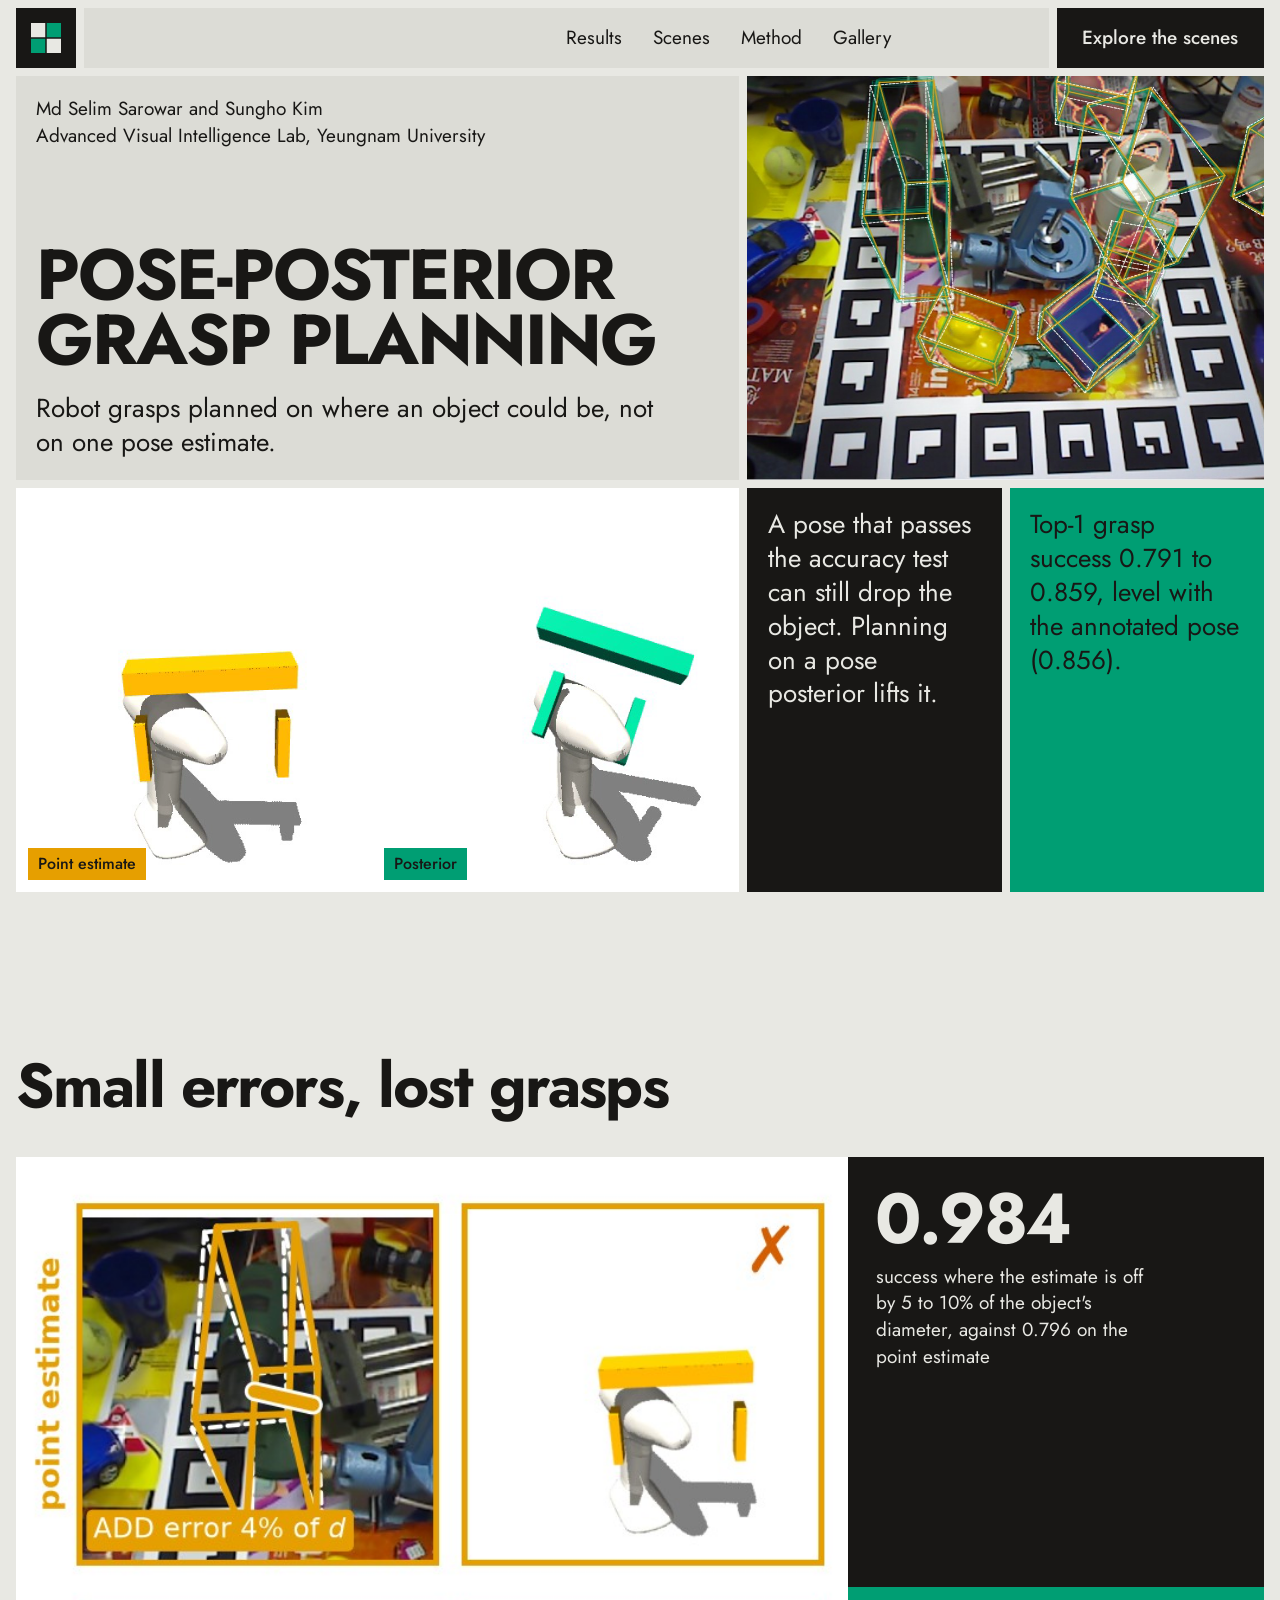
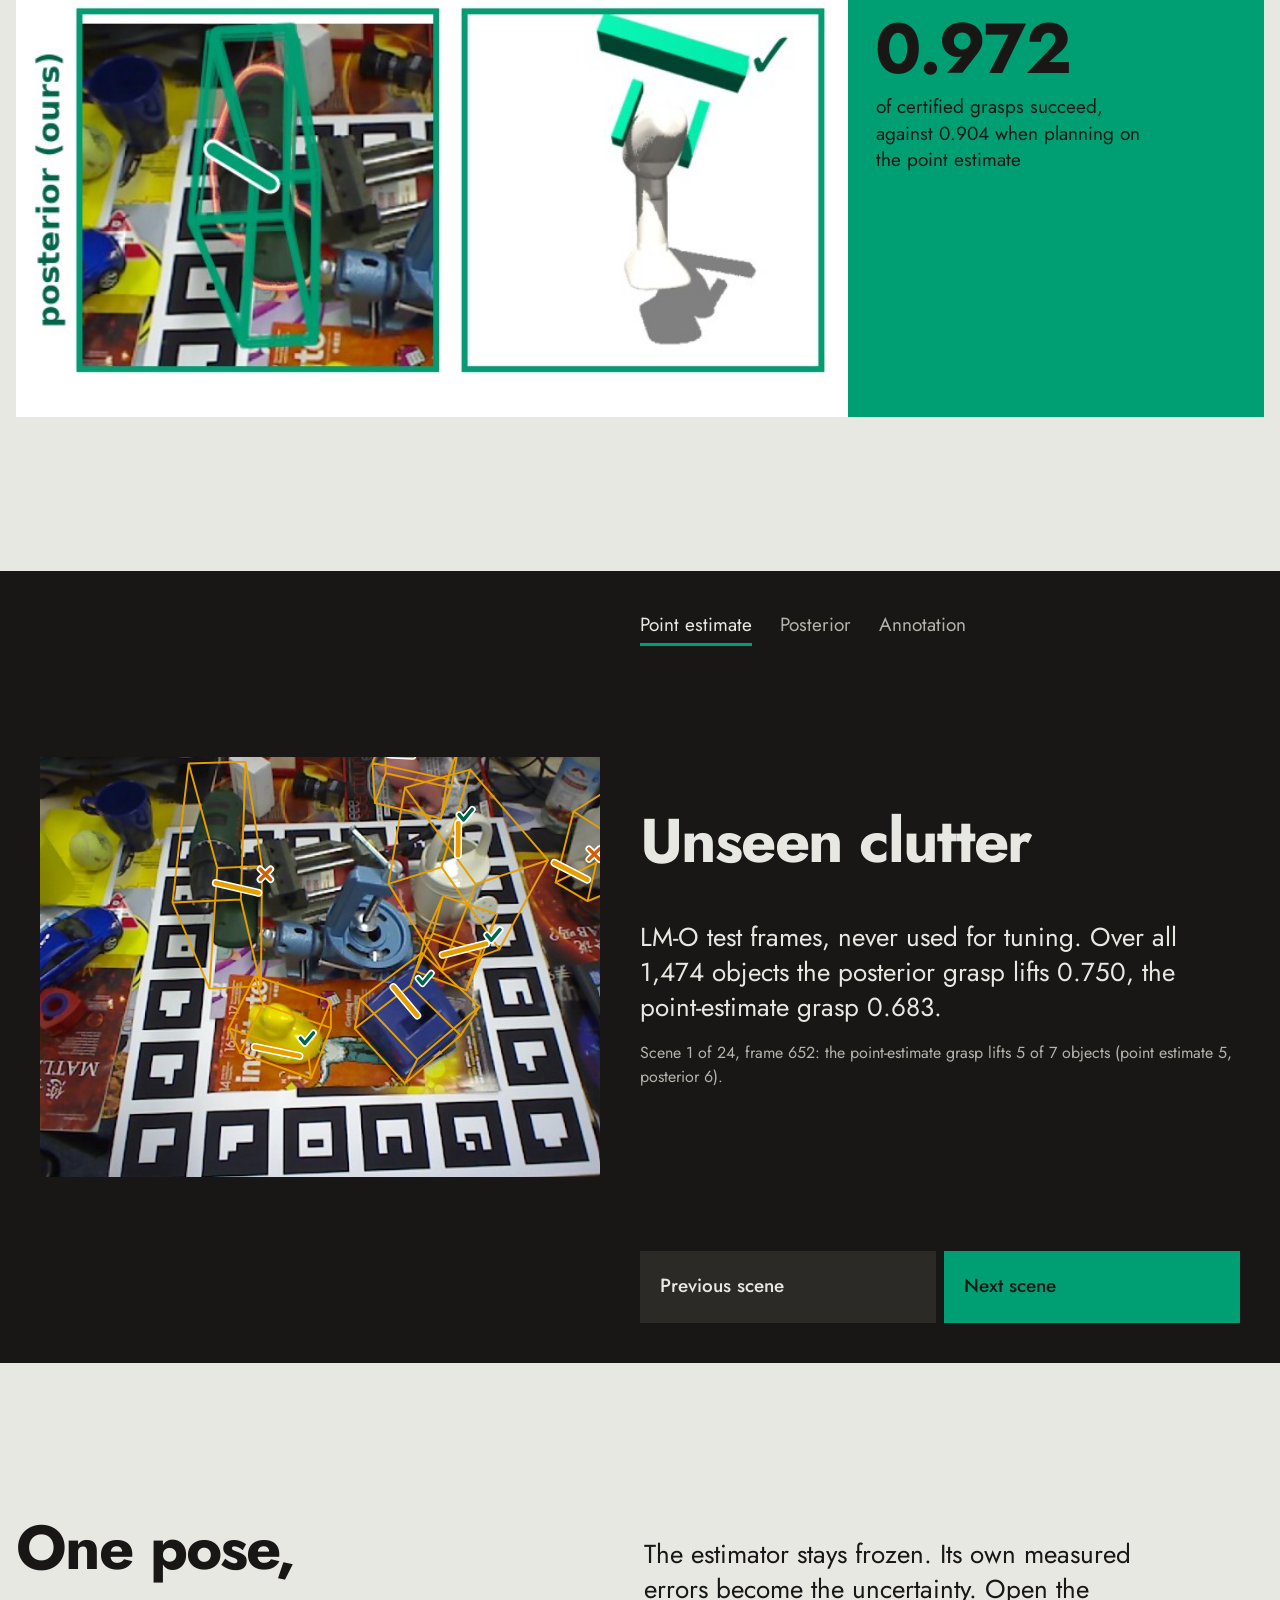
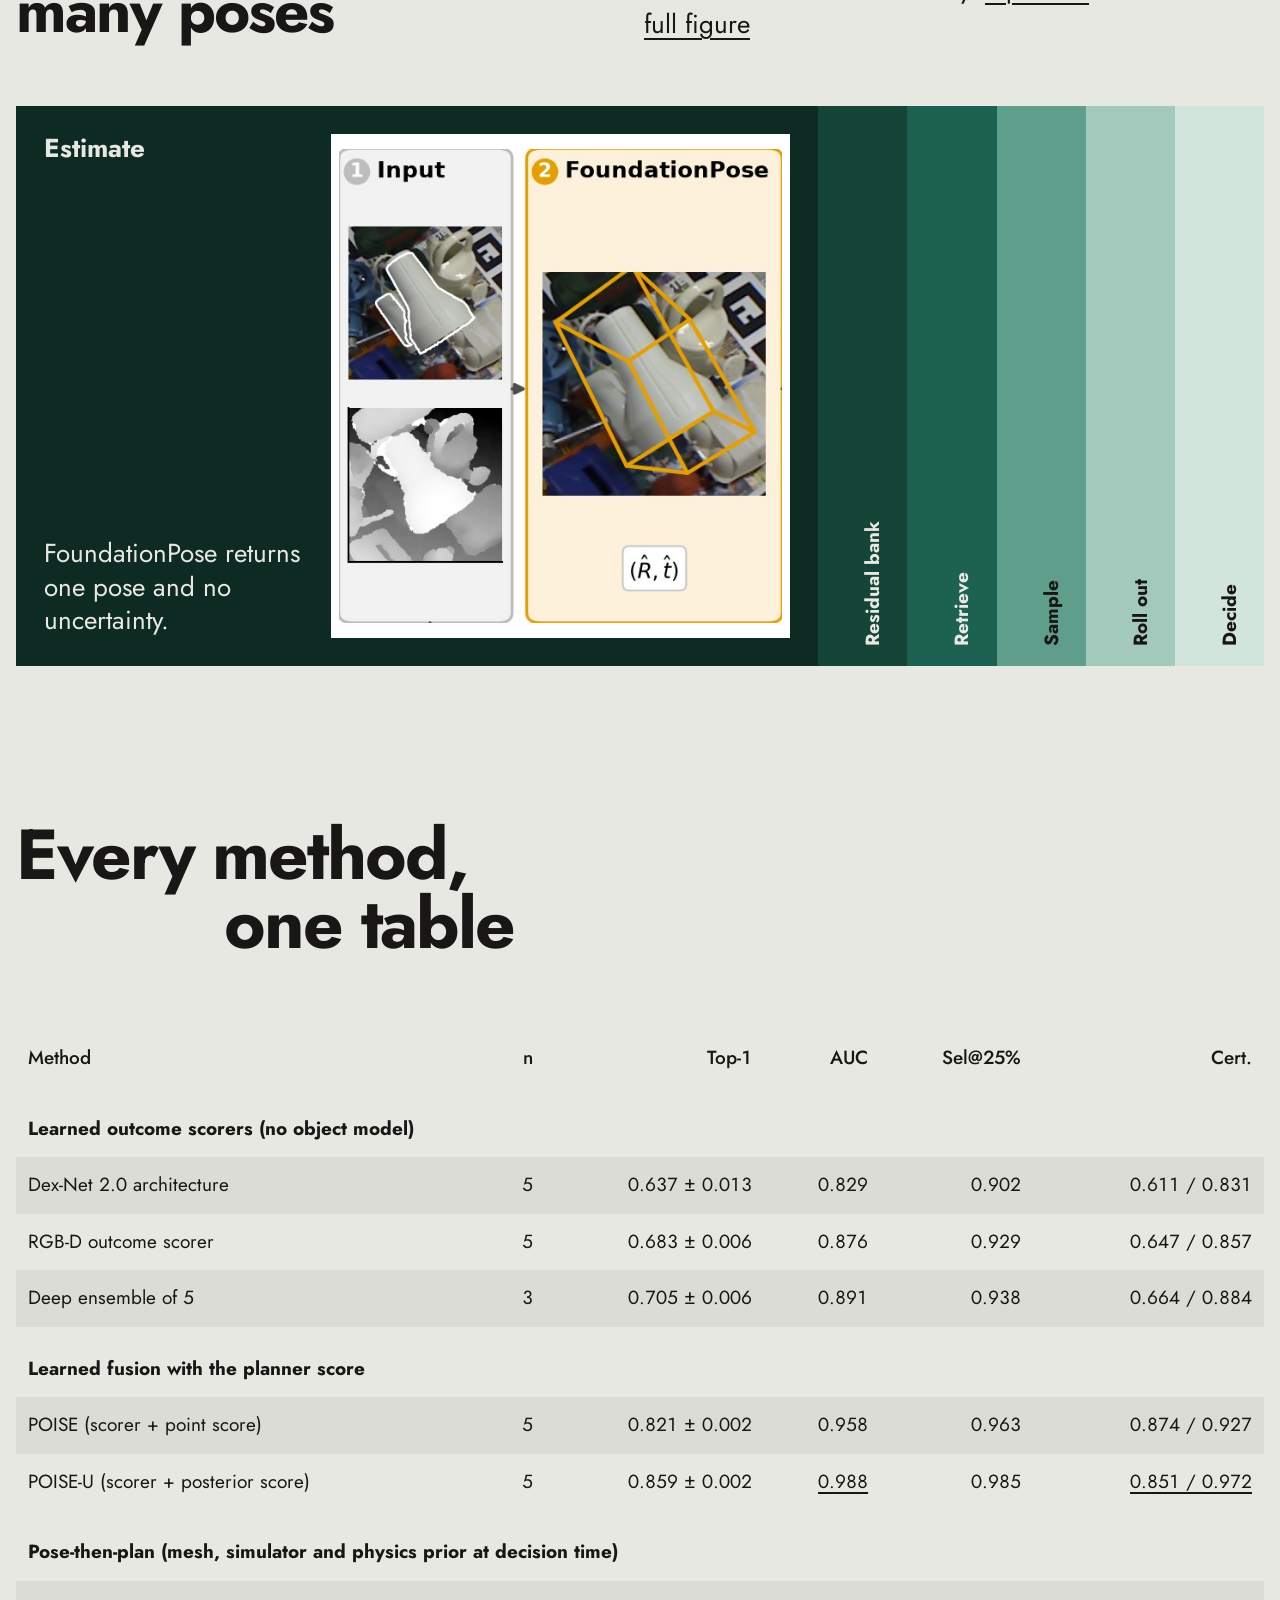
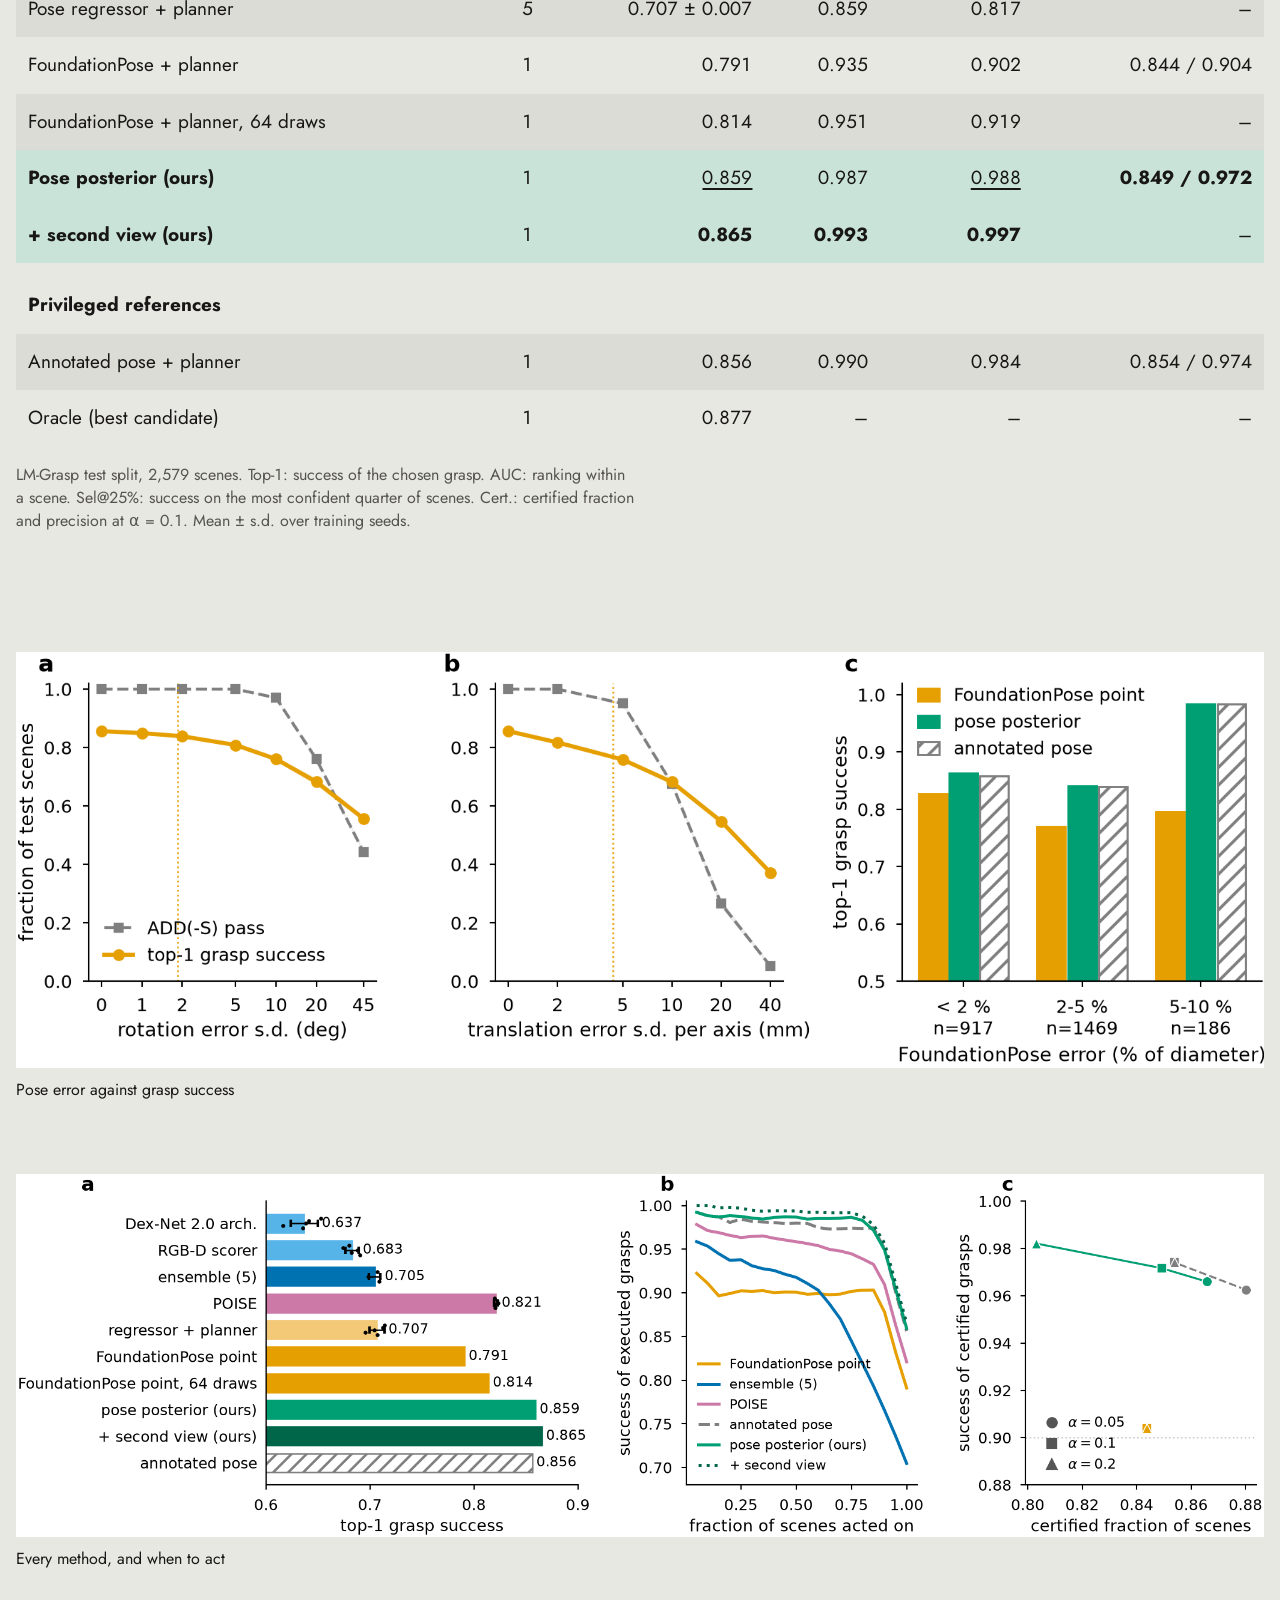
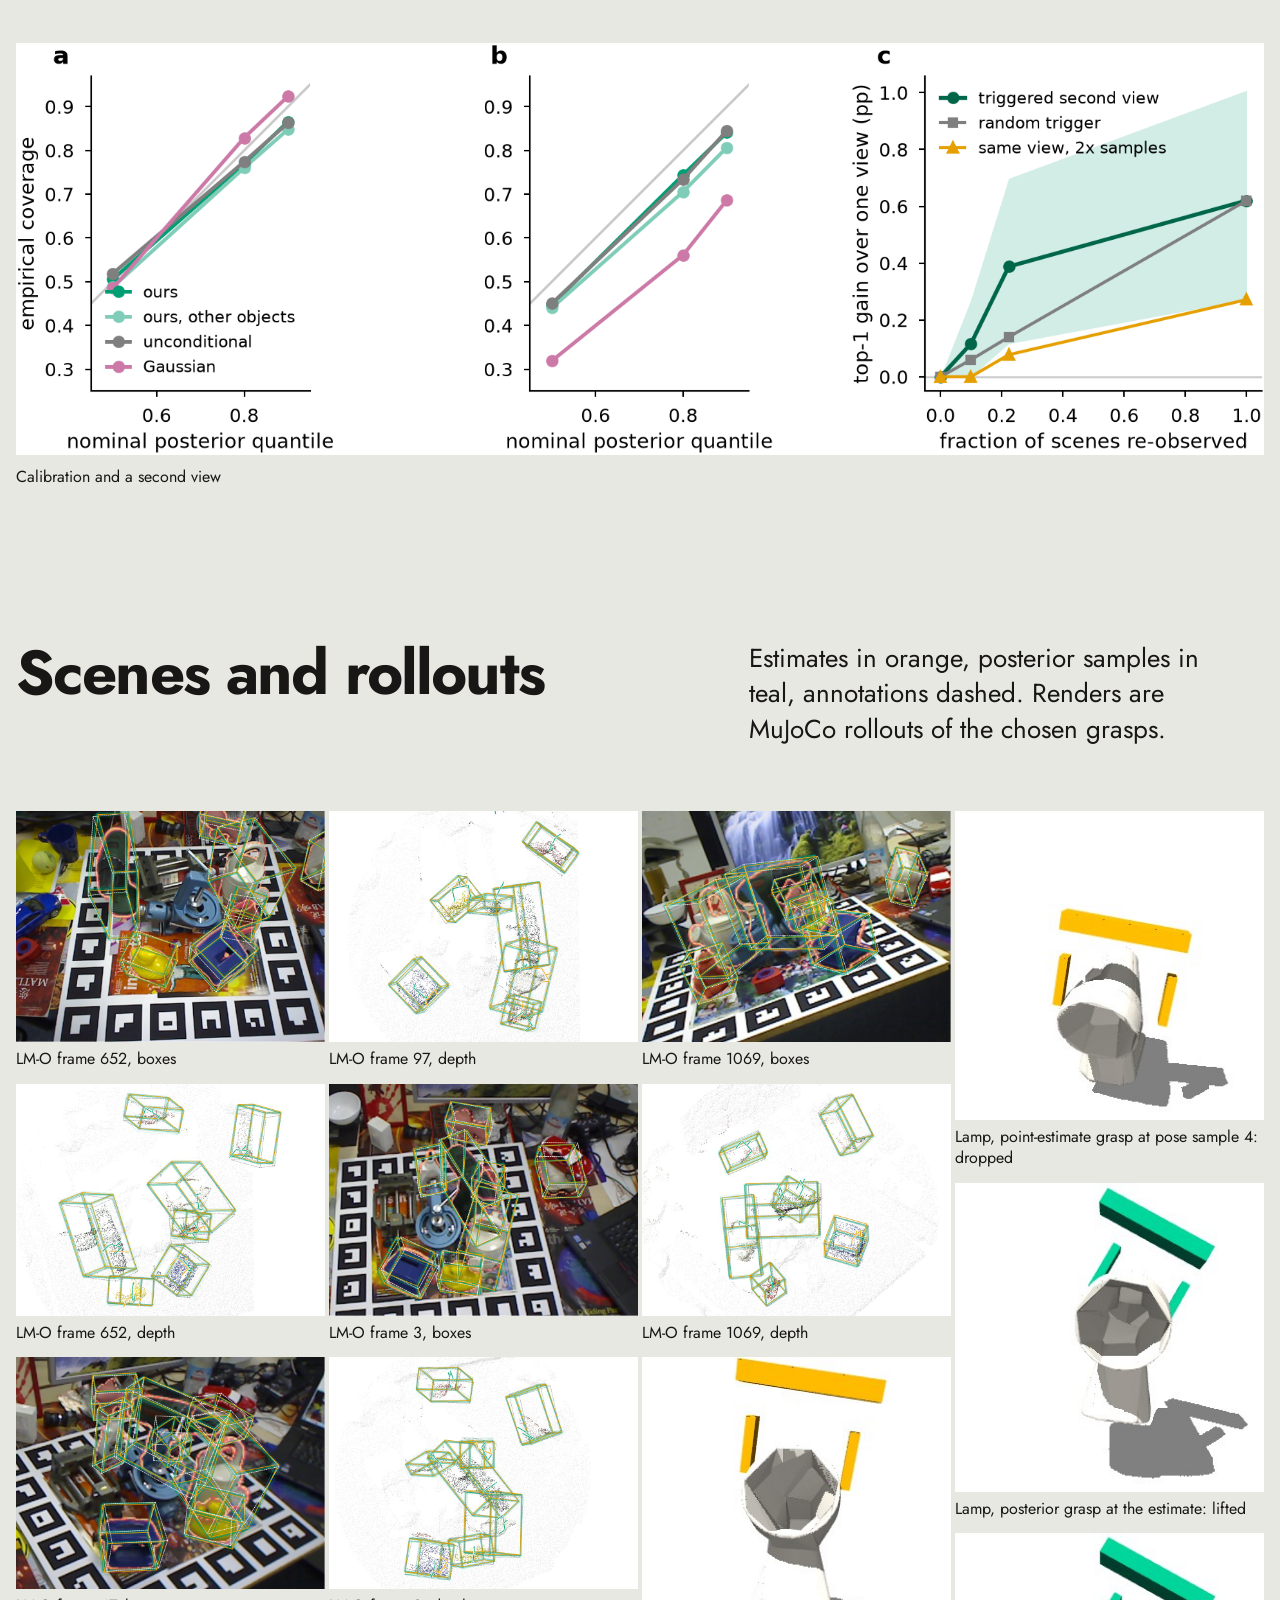
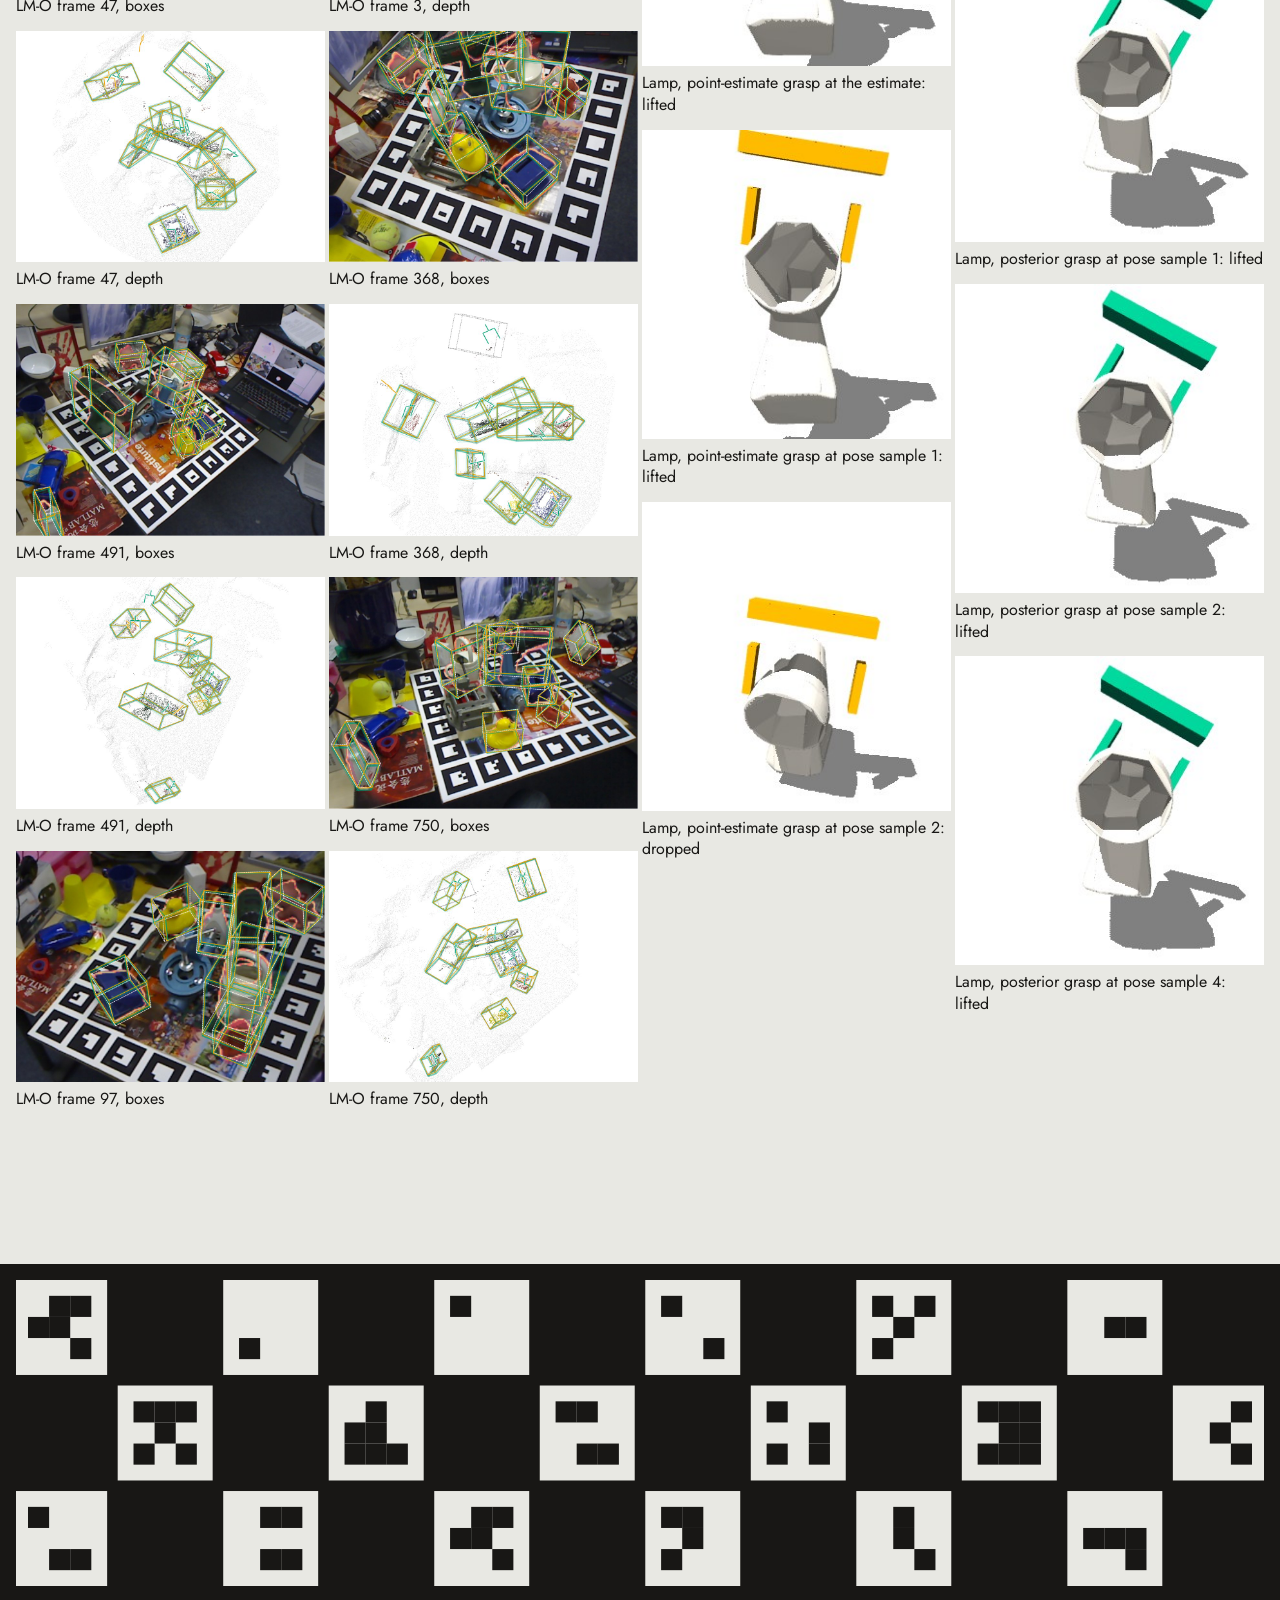
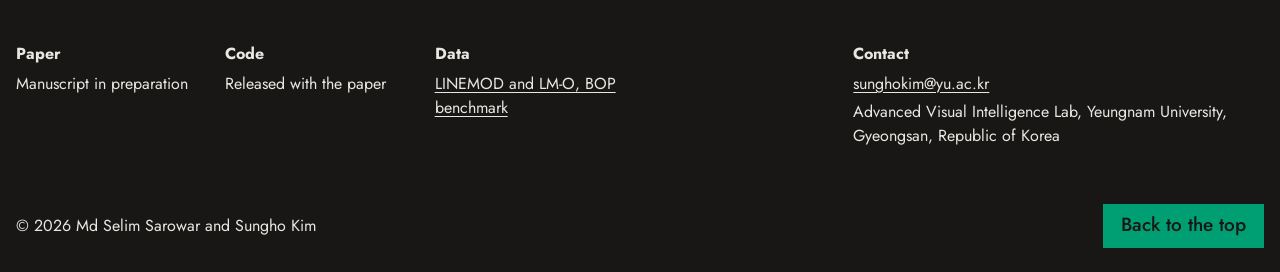
==== commit 52fce56d: "feat: rebuild the page for the pose-posterior grasp planning paper The page now presents "Planning o" ====
--- a/index.html
+++ b/index.html
@@ -1,1013 +1,236 @@
-<!DOCTYPE html>
+<!doctype html>
 <html lang="en">
 <head>
-  <meta charset="utf-8">
-  <meta name="viewport" content="width=device-width, initial-scale=1">
-
-  <!-- Primary Meta Tags -->
-  <meta name="title" content="MSP: Learning Manipulation-Sufficient Representations via Outcome Bottlenecks">
-  <meta name="description" content="A policy-free, action-conditioned outcome bottleneck learns what changes an action outcome instead of what an object looks like. Grasp selection, conformal filtering, active viewpoint choice and test-time adaptation all run over one encoder and one outcome head.">>
-  <meta name="keywords" content="manipulation, grasping, information bottleneck, sufficient statistic, conformal prediction, calibrated abstention, identifiability, active perception, edge robotics, IoT">
-  <meta name="robots" content="index, follow">
-  <meta name="language" content="English">
-  <meta name="author" content="Md Selim Sarowar">
-
-  <!-- Open Graph / Facebook -->
-  <meta property="og:type" content="article">
-  <meta property="og:title" content="MSP: Learning Manipulation-Sufficient Representations via Outcome Bottlenecks">
-  <meta property="og:description" content="Estimate what changes the outcome, not what the object looks like. A measured 10-byte payload per scene, with a distribution-free certificate on the grasp actually executed.">>
-  <meta property="og:url" content="https://physical-agi.github.io/MSP-FRAMEWORK/">
-  <meta property="og:image" content="https://physical-agi.github.io/MSP-FRAMEWORK/static/images/fig_framework.png">
-  <meta property="og:image:alt" content="The MSP framework: RGB-D observations, a belief encoder, an outcome head, and an inference block that certifies, acts, senses and adapts">
-  <meta property="article:section" content="Robotics">
-  <meta property="article:tag" content="grasping">
-  <meta property="article:tag" content="conformal prediction">
-  <meta property="article:tag" content="information bottleneck">
-
-  <!-- Twitter -->
-  <meta name="twitter:card" content="summary_large_image">
-  <meta name="twitter:title" content="MSP: Learning Manipulation-Sufficient Representations via Outcome Bottlenecks">
-  <meta name="twitter:description" content="An analytic grasp score on a reconstructed geometry is anti-correlated with the truth on curved objects. Ours reaches 0.891 there, in 10 entropy-coded bytes per scene.">>
-  <meta name="twitter:image" content="https://physical-agi.github.io/MSP-FRAMEWORK/static/images/fig_framework.png">
-  <meta name="twitter:image:alt" content="The MSP framework diagram">
-
-  <!-- Academic / Google Scholar -->
-  <meta name="citation_title" content="Learning Manipulation-Sufficient Representations via Outcome Bottlenecks">
-  <meta name="citation_author" content="Sarowar, Md Selim">
-  <meta name="citation_author" content="Kim, Sungho">
-  <meta name="citation_conference_title" content="IEEE International Conference on Robotics and Automation (ICRA)">
-  <meta name="citation_publication_date" content="2027">
-
-  <!-- Additional SEO -->
-  <meta name="theme-color" content="#1F5C8B">
-  <meta name="msapplication-TileColor" content="#1F5C8B">
-  <meta name="apple-mobile-web-app-capable" content="yes">
-  <meta name="apple-mobile-web-app-status-bar-style" content="default">
-  <link rel="canonical" href="https://physical-agi.github.io/MSP-FRAMEWORK/">
-
-  <link rel="preconnect" href="https://fonts.googleapis.com">
-  <link rel="preconnect" href="https://fonts.gstatic.com" crossorigin>
-  <link rel="preconnect" href="https://cdn.jsdelivr.net">
-
-  <title>MSP: Learning Manipulation-Sufficient Representations via Outcome Bottlenecks</title>
-
-  <link rel="icon" type="image/png" href="static/images/robot.png">
-  <link rel="apple-touch-icon" href="static/images/robot.png">
-
-  <link rel="stylesheet" href="static/css/bulma.min.css">
-  <link rel="stylesheet" href="static/css/index.css">
-
-  <link rel="preload" href="static/css/fontawesome.all.min.css" as="style" onload="this.onload=null;this.rel='stylesheet'">
-  <link rel="preload" href="https://cdn.jsdelivr.net/gh/jpswalsh/academicons@1/css/academicons.min.css" as="style" onload="this.onload=null;this.rel='stylesheet'">
-
-  <noscript>
-    <link rel="stylesheet" href="static/css/fontawesome.all.min.css">
-    <link rel="stylesheet" href="https://cdn.jsdelivr.net/gh/jpswalsh/academicons@1/css/academicons.min.css">
-  </noscript>
-
-  <link href="https://fonts.googleapis.com/css2?family=Inter:wght@400;500;600;700;800&display=swap" rel="stylesheet">
-
-  <script defer src="static/js/fontawesome.all.min.js"></script>
-  <script defer src="static/js/index.js"></script>
-  <script defer src="static/js/generated/msp_results.js"></script>
-  <script defer src="static/js/msp_results_view.js"></script>
-  <script type="importmap">
-    {
-      "imports": {
-        "three": "./static/js/vendor/three-0.160.0/three.module.min.js",
-        "three/addons/": "./static/js/vendor/three-0.160.0/addons/"
-      }
-    }
-  </script>
-  <script type="module" src="static/js/msp4d.js"></script>
-
-  <script type="application/ld+json">
-  {
-    "@context": "https://schema.org",
-    "@type": "ScholarlyArticle",
-    "headline": "Learning Manipulation-Sufficient Representations via Outcome Bottlenecks",
-    "author": [
-      { "@type": "Person", "name": "Md Selim Sarowar" },
-      { "@type": "Person", "name": "Sungho Kim" }
-    ],
-    "description": "Perception for manipulation formulated as estimating a calibrated belief over the minimal statistic that preserves all and only the information that changes action outcomes.",
-    "keywords": ["manipulation", "grasping", "information bottleneck", "conformal prediction", "identifiability", "edge robotics"],
-    "abstract": "Two world states are equivalent when every admissible action produces the same outcome distribution. Geometry is recoverable only up to that equivalence, and accuracy beyond the sufficiency resolution is both unrecoverable and unnecessary. Grasp selection, distribution-free abstention, active perception and test-time adaptation all fall out of two learned modules as inference procedures, with no reconstruction, no dynamics rollout and no reinforcement learning.",
-    "isAccessibleForFree": true,
-    "codeRepository": "https://github.com/s-elim/msp-framework",
-    "about": [
-      { "@type": "Thing", "name": "Robot Grasping" },
-      { "@type": "Thing", "name": "Uncertainty Quantification" }
-    ]
-  }
-  </script>
+<meta charset="utf-8">
+<meta name="viewport" content="width=device-width, initial-scale=1">
+<title>Pose-posterior grasp planning</title>
+<meta name="description" content="A pose estimate that passes the accuracy test can still drop the object. Planning grasps on a pose posterior built from the estimator's own errors lifts it: top-1 grasp success 0.791 to 0.859 on LM-Grasp, level with the annotated pose.">
+<meta property="og:title" content="Pose-posterior grasp planning">
+<meta property="og:description" content="Top-1 grasp success 0.791 to 0.859, level with the annotated pose (0.856).">
+<meta property="og:image" content="static/video/rollout_pair.jpg">
+<link rel="preconnect" href="https://fonts.googleapis.com">
+<link rel="preconnect" href="https://fonts.gstatic.com" crossorigin>
+<link href="https://fonts.googleapis.com/css2?family=Jost:wght@400;500;700&display=swap" rel="stylesheet">
+<link rel="stylesheet" href="static/css/page.css">
+<script>document.documentElement.classList.add('js')</script>
 </head>
 <body>
 
-<nav class="ai-nav" id="ai-nav" aria-label="Section navigation">
-  <div class="ai-nav-inner">
-    <a class="ai-nav-brand" href="#top">MSP<span> Framework</span></a>
-    <button class="ai-nav-toggle" id="ai-nav-toggle" aria-label="Toggle navigation" aria-expanded="false">
-      <i class="fas fa-bars"></i>
-    </button>
-    <div class="ai-nav-links" id="ai-nav-links">
-      <a href="#abstract">Abstract</a>
-      <a href="#method">Method</a>
-      <a href="#evidence">Evidence</a>
-      <a href="#deploy">Deployment</a>
-      <a href="#lift4d">4D</a>
-      <a href="#certificate">Certificate</a>
-      <a href="#rate">Rate</a>
-      <a href="#baselines">Baselines</a>
-      <a href="#objects">Objects</a>
-      <a href="#ablations">Ablations</a>
-      <a href="#limits">Limits</a>
-      <a href="#bibtex">BibTeX</a>
-    </div>
-  </div>
-  <div class="ai-progress" id="ai-progress"></div>
-</nav>
-
-<main id="main-content">
-  <a id="top"></a>
-
-  <section class="hero">
-    <div class="hero-body">
-      <div class="container is-max-desktop">
-        <div class="columns is-centered">
-          <div class="column has-text-centered">
-            <h1 class="title is-1 publication-title">Learning Manipulation-Sufficient Representations via Outcome Bottlenecks</h1>
-
-            <div class="is-size-5 publication-authors">
-              <span class="author-block">Md Selim Sarowar</span>,
-              <span class="author-block">Sungho Kim<sup>&dagger;</sup></span>
-            </div>
-            <p class="ai-anon-note" style="margin-top:0.5rem">
-              <sup>&dagger;</sup>Corresponding author. Yeungnam University.
-            </p>
-
-            <div class="ai-venue-badge">Under review &middot; IEEE International Conference on Robotics and Automation (ICRA'27)</div>
-
-            <div class="column has-text-centered">
-              <div class="publication-links">
-                <span class="link-block">
-                  <span class="button is-normal is-rounded is-dark is-pending">
-                    <span class="icon"><i class="ai ai-arxiv"></i></span>
-                    <span>arXiv soon</span>
-                  </span>
-                </span>
-
-                <span class="link-block">
-                  <span class="button is-normal is-rounded is-dark is-pending">
-                    <span class="icon"><i class="fas fa-file-pdf"></i></span>
-                    <span>Paper soon</span>
-                  </span>
-                </span>
-
-                <span class="link-block">
-                  <a href="https://github.com/s-elim/msp-framework" target="_blank" rel="noopener"
-                     class="external-link button is-normal is-rounded is-dark">
-                    <span class="icon"><i class="fab fa-github"></i></span>
-                    <span>Code</span>
-                  </a>
-                </span>
-
-                <span class="link-block">
-                  <a href="#bibtex" class="external-link button is-normal is-rounded is-dark">
-                    <span class="icon"><i class="fas fa-quote-left"></i></span>
-                    <span>Cite</span>
-                  </a>
-                </span>
-              </div>
-              <p class="ai-anon-note">
-                Two learned modules. No reconstruction, no dynamics rollout, no reinforcement learning.
-              </p>
-            </div>
-          </div>
-        </div>
-      </div>
-    </div>
-  </section>
-
-  <!-- Teaser -->
-  <section class="hero teaser">
-    <div class="container is-max-desktop">
-      <div class="hero-body">
-        <figure class="ai-figure" style="margin-top:0">
-          <img src="static/images/fig_framework.png" class="ai-zoomable"
-               alt="The MSP framework: a hidden world state produces RGB-D observations from networked cameras; a belief encoder returns a posterior over a 64-dimensional code; an outcome head maps code and action to success, margin and slip; an inference block marginalises, certifies by split conformal, acts risk-aversely, senses a new view and adapts after a probe">
-          <figcaption>
-            <strong>Perception estimates a belief over a code, not a pose.</strong> The world state
-            <em>x</em>&nbsp;=&nbsp;(<em>S</em>, <em>T</em>, &phi;) collects shape, pose and physics, and only the
-            first two are visible in an image at all. A per-view backbone pools into a posterior
-            <em>q<sub>&theta;</sub></em>(<em>z</em>&nbsp;|&nbsp;<em>o</em>) trained by a variational information
-            bottleneck: minimise the rate <em>R</em> while paying a weighted distortion on the outcomes that decide
-            what happens. Every deployment behaviour, certified abstention, risk-averse action, active sensing and
-            post-probe adaptation, is an inference procedure over the same two frozen modules. Nothing in the
-            objective asks for a reconstruction or a pose, and nothing retrains at deployment.
-          </figcaption>
-        </figure>
-      </div>
-    </div>
-  </section>
-
-  <!-- Key numbers -->
-  <section class="section ai-stats-section">
-    <div class="container is-max-desktop">
-      <div class="ai-stats">
-        <div class="ai-stat">
-          <div class="ai-stat-value" data-count-to="0.473" data-decimals="3">0.000</div>
-          <div class="ai-stat-label">Analytic grasp score on curved objects, below chance</div>
-        </div>
-        <div class="ai-stat">
-          <div class="ai-stat-value" data-count-to="0.891" data-decimals="3">0.000</div>
-          <div class="ai-stat-label">MSP on the same objects</div>
-        </div>
-        <div class="ai-stat">
-          <div class="ai-stat-value" data-count-to="0.897" data-decimals="3">0.000</div>
-          <div class="ai-stat-label">Empirical coverage at a 0.90 target, n = 16,000</div>
-        </div>
-        <div class="ai-stat">
-          <div class="ai-stat-value" data-count-to="0.53" data-decimals="2" data-suffix=" nats">0.00 nats</div>
-          <div class="ai-stat-label">Rate the code costs on the link, per scene</div>
-        </div>
-      </div>
-    </div>
-  </section>
-
-  <!-- Abstract -->
-  <section class="section hero is-light" id="abstract">
-    <div class="container is-max-desktop">
-      <div class="columns is-centered has-text-centered">
-        <div class="column is-four-fifths">
-          <h2 class="title is-3">Abstract</h2>
-          <div class="content has-text-justified">
-            <p>
-              Networked manipulation endpoints couple perception to actuation across compute- and
-              bandwidth-limited links, yet commonly exchange dense geometric states optimized for fidelity
-              rather than action outcomes. We learn a stochastic representation with a policy-free,
-              action-conditioned <strong>outcome bottleneck</strong>: the marginal outcome log-loss supplies the
-              distortion and a KL term regularizes the rate. The construction is motivated by
-              <strong>the minimal statistic that preserves the outcome distribution of every admissible
-              action</strong>, while the implemented finite model is evaluated as a rate-regularized mixture
-              predictor. One encoder and one outcome head then support grasp selection, singleton conformal
-              filtering, active viewpoint selection and latent test-time adaptation: no reconstruction, no
-              dynamics rollout, no reinforcement learning. A finite-probe theorem identifies the local level-set
-              tangent space with the null space of an outcome Jacobian; the synthetic oracle verifies it, and on
-              scanned objects an analytic surrogate agrees with measured simulator invariances to within
-              0.56&deg; of principal angle. Across 11,979 simulated grasps on 13 scanned LIBERO groceries, a
-              reconstructed-geometry wrench score reaches 0.542 AUC against lift success and falls below chance
-              on curved objects, while our representation reaches 0.876. At 25% commitment, executed-grasp
-              success is 0.503 against 0.984. The entropy-coded payload is 10 bytes per scene
-              and runs at 16&nbsp;ms per CPU decision. On unseen objects within-scene AUC falls to 0.569, and a
-              full-feedback update raises empirical mean pairwise coverage from 0.728 to 0.883.
-            </p>
-          </div>
-        </div>
-      </div>
-    </div>
-  </section>
-
-  <!-- Method -->
-  <section class="section" id="method">
-    <div class="container is-max-desktop">
-      <h2 class="title is-3 has-text-centered">Four Stages, Two Modules</h2>
-      <p class="ai-section-intro">
-        Everything at deployment is inference over the same two frozen modules. Pick a stage.
-      </p>
-
-      <div class="ai-loop">
-        <div class="ai-loop-stages" role="tablist" aria-label="Pipeline stages">
-          <button class="ai-stage" role="tab" aria-selected="true" data-stage="observe" style="--stage-c:var(--stage-observe)">
-            <span class="ai-stage-num">1</span>
-            <span>
-              <span class="ai-stage-name">Observe</span>
-              <span class="ai-stage-sub">Networked RGB-D, true state never available</span>
-            </span>
-          </button>
-          <div class="ai-stage-arrow" role="presentation" aria-hidden="true"><i class="fas fa-arrow-down"></i></div>
-
-          <button class="ai-stage" role="tab" aria-selected="false" data-stage="encode" style="--stage-c:var(--stage-encode)">
-            <span class="ai-stage-num">2</span>
-            <span>
-              <span class="ai-stage-name">Encode a belief</span>
-              <span class="ai-stage-sub">A posterior over a 64-d code, not a pose</span>
-            </span>
-          </button>
-          <div class="ai-stage-arrow" role="presentation" aria-hidden="true"><i class="fas fa-arrow-down"></i></div>
-
-          <button class="ai-stage" role="tab" aria-selected="false" data-stage="score" style="--stage-c:var(--stage-score)">
-            <span class="ai-stage-num">3</span>
-            <span>
-              <span class="ai-stage-name">Score outcomes</span>
-              <span class="ai-stage-sub">Success, margin, slip, marginalised over the belief</span>
-            </span>
-          </button>
-          <div class="ai-stage-arrow" role="presentation" aria-hidden="true"><i class="fas fa-arrow-down"></i></div>
-
-          <button class="ai-stage" role="tab" aria-selected="false" data-stage="certify" style="--stage-c:var(--stage-certify)">
-            <span class="ai-stage-num">4</span>
-            <span>
-              <span class="ai-stage-name">Certify, act or abstain</span>
-              <span class="ai-stage-sub">Split conformal, distribution-free coverage</span>
-            </span>
-          </button>
-        </div>
-
-        <div class="ai-loop-detail" id="ai-loop-detail">
-          <div class="ai-loop-eyebrow"></div>
-          <h3></h3>
-          <p class="ai-loop-lead"></p>
-          <p class="ai-loop-body"></p>
-          <div class="ai-loop-spec"></div>
-        </div>
-      </div>
-
-      <h2 class="title is-3 has-text-centered" style="margin-top:3.5rem">What the Theory Buys</h2>
-      <p class="ai-section-intro">Four claims, and the limit of each one stated next to it.</p>
-
-      <div class="ai-tabs" role="tablist">
-        <button class="ai-tab is-active" role="tab" aria-selected="true" data-tab="sufficiency">Sufficiency</button>
-        <button class="ai-tab" role="tab" aria-selected="false" data-tab="identifiability">Identifiability</button>
-        <button class="ai-tab" role="tab" aria-selected="false" data-tab="coverage">Coverage</button>
-        <button class="ai-tab" role="tab" aria-selected="false" data-tab="active">Active perception</button>
-      </div>
-
-      <div class="ai-tab-panel is-active" role="tabpanel" data-panel="sufficiency">
-        <div class="ai-note-grid">
-          <div class="ai-note">
-            <h3>The statement</h3>
-            <p>Under the Markov chain <em>Z</em>&ndash;<em>O</em>&ndash;<em>X</em>&ndash;<em>Y</em>, the data
-              processing inequality bounds what any code can carry. The minimal sufficient statistic is the
-              information-bottleneck optimum in the limit of a large sufficiency budget, so the code that survives
-              compression is exactly the one that changes outcomes.</p>
-          </div>
-          <div class="ai-note">
-            <h3>What follows practically</h3>
-            <p>There is no reconstruction loss and no pose loss anywhere in the objective. The rate is the number of
-              nats the belief costs to transmit, which on the network edge is the quantity that actually bills.</p>
-          </div>
-        </div>
-        <p class="ai-table-note">
-          The budget is not uniform across outcome channels. Success, margin and slip have log-likelihoods on
-          incommensurate scales, and putting equal weight on them starves the one channel the decision rule reads.
-          The ablation section shows what that costs: the model stops ranking grasps entirely.
-        </p>
-      </div>
-
-      <div class="ai-tab-panel" role="tabpanel" data-panel="identifiability">
-        <div class="ai-note-grid">
-          <div class="ai-note">
-            <h3>The statement</h3>
-            <p>States are identifiable only up to the kernel of the outcome Jacobian. The predicted subspace is
-              compared against one measured independently, by perturbing the state and recording which directions
-              leave real outcomes unchanged. Where the theorem has content the prediction is essentially exact, with
-              principal angles under one degree.</p>
-          </div>
-          <div class="ai-note">
-            <h3>Where it says nothing</h3>
-            <p>For 6 of 13 objects the Jacobian has full rank and the kernel is trivial: nothing is continuously
-              unidentifiable and the theorem makes no claim at all. That is a real limit on its reach, and the object
-              table below marks it per object rather than reporting an average that hides it.</p>
-          </div>
-        </div>
-      </div>
-
-      <div class="ai-tab-panel" role="tabpanel" data-panel="coverage">
-        <div class="ai-note-grid">
-          <div class="ai-note">
-            <h3>The statement</h3>
-            <p>Split conformal prediction over a held-out calibration fold gives marginal coverage without any
-              distributional assumption. Actions whose prediction set is the singleton {1} form the certified set;
-              an empty set is an abstention.</p>
-          </div>
-          <div class="ai-note">
-            <h3>The estimand trap</h3>
-            <p>Coverage is Pr(succ in the set) over <em>all</em> test points. Certified precision is
-              Pr(succ = 1 | the action was certified). They are different quantities and reporting the second while
-              claiming the first is the standard way a conformal result gets overclaimed. Both are on this page.</p>
-          </div>
-        </div>
-      </div>
-
-      <div class="ai-tab-panel" role="tabpanel" data-panel="active">
-        <div class="ai-note-grid">
-          <div class="ai-note">
-            <h3>Second views help</h3>
-            <p>Acquiring one more viewpoint cuts ambiguity by 13.8% on average. Choosing <em>which</em> viewpoint,
-              selected on one Monte-Carlo estimate of the information gain and scored on an independent one, adds
-              2.9 points for 16.7% in total, over 512 scenes and 8 candidate views.</p>
-          </div>
-          <div class="ai-note">
-            <h3>The number we refuse to quote</h3>
-            <p>Selecting and scoring on the <em>same</em> estimate reports 130.8%, of which 114.1 points are the
-              winner's curse. We report the honest estimate and print the inflated one beside it so the size of the
-              selection bias in this kind of experiment is visible.</p>
-          </div>
-        </div>
-        <p class="ai-table-note">
-          Most of the benefit is in taking a second view at all rather than in choosing it well, and we say so
-          rather than attributing the whole reduction to the policy.
-        </p>
-      </div>
-    </div>
-  </section>
-
-  <!-- Evidence -->
-  <section class="section hero is-light" id="evidence">
-    <div class="container is-max-desktop">
-      <h2 class="title is-3 has-text-centered">The Proxy Fails Where Its Geometry Is Wrong</h2>
-      <p class="ai-section-intro">
-        Ferrari-Canny epsilon is computed on an oriented bounding box, roughly the geometry a pose-and-shape pipeline
-        recovers. The outcome is a rigid-body lift against the object's true mesh.
-      </p>
-
-      <div class="ax-callout">
-        <strong>The natural control group.</strong> Six of the thirteen groceries have a single-box collision hull.
-        Butter, cookies and cream cheese <em>are</em> boxes, so the bounding-box reconstruction is exact for them and
-        there is no hallucinated surface. The remaining seven are cans, bottles and cartons. The thesis predicts the
-        analytic proxy works where its geometry is right and fails where it is not, and it does. On a parametric box
-        this experiment is impossible, because reconstruction and truth are the same object and the gap is
-        identically zero. That is why real meshes are not a nicety.
-      </div>
-
-      <figure class="ai-figure">
-        <img src="static/images/fig_geometry_split.png" class="ai-zoomable"
-             alt="Bar chart: on box-shaped objects Ferrari-Canny reaches AUC 0.574 and MSP 0.797; on curved objects Ferrari-Canny falls to 0.473, below the chance line, while MSP rises to 0.891">
-        <figcaption>
-          <strong>AUC against the real lift outcome, split by whether the reconstruction is exact.</strong> On curved
-          objects the analytic proxy scores below chance: it is anti-correlated with the truth, systematically
-          preferring the grasps that fail. 7,194 grasps on box-shaped objects and 4,785 on curved ones.
-        </figcaption>
-      </figure>
-
-      <div class="ai-table-wrap" style="margin-top:1rem">
-        <table class="ai-table">
-          <caption class="ai-caption">11,979 executable grasps on 13 scanned LIBERO groceries, success rate 0.597</caption>
-          <thead>
-            <tr>
-              <th class="ai-th-text" scope="col">Predictor</th>
-              <th scope="col">Pooled AUC</th>
-              <th class="ai-col-avg" scope="col">Within-scene AUC</th>
-            </tr>
-          </thead>
-          <tbody>
-            <tr><th scope="row">Ferrari-Canny &epsilon; on the reconstruction</th><td>0.542</td><td class="ai-col-avg">0.548</td></tr>
-            <tr class="ai-ours"><th scope="row">MSP, belief trained on outcomes <span class="ai-ours-tag">Ours</span></th><td>0.876</td><td class="ai-col-avg">0.639</td></tr>
-            <tr><th scope="row">Chance</th><td>0.500</td><td class="ai-col-avg">0.500</td></tr>
-            <tr><th scope="row">Oracle: an MLP on the <em>true</em> state</th><td class="ai-na">&ndash;</td><td class="ai-col-avg">0.685</td></tr>
-          </tbody>
-        </table>
-      </div>
-      <p class="ai-table-note">
-        <strong>Read the right column.</strong> Within-scene AUC ranks the candidate grasps of a single settled pose,
-        so it cannot be won by recognising the object. The pooled column can be: per-object base rates on this corpus
-        span 0.043 to 0.999, and a model that has learned nothing but object identity still scores about 0.72 pooled.
-        The oracle bound matters too: no perception system can beat 0.685 within-scene here, so MSP's 0.639 is
-        against a ceiling, not against 1.0.
-      </p>
-    </div>
-  </section>
-
-  <!-- Deployment -->
-  <section class="section" id="deploy">
-    <div class="container is-max-desktop">
-      <h2 class="title is-3 has-text-centered">When It Commits, Does the Object Come Up?</h2>
-      <p class="ai-section-intro">
-        The system ranks a scene's candidate grasps, executes its favourite, and acts only when confident enough.
-        Sweeping that confidence threshold sweeps the act rate. Drag it.
-      </p>
-
-      <div class="ax-chart-card ax-chart-host" id="ax-risk"></div>
-
-      <div class="ax-actrate">
-        <div class="ax-actrate-head"><span>Act rate</span><b id="ax-act-val">0.25</b></div>
-        <input type="range" id="ax-act" min="1" max="100" step="1" value="25" aria-label="Act rate">
-      </div>
-
-      <div class="ax-duel">
-        <div class="ax-duel-cell is-msp">
-          <div class="ax-duel-name">MSP</div>
-          <div class="ax-duel-val" id="ax-duel-msp">0.984</div>
-          <div class="ax-duel-sub">of executed grasps lifted the object</div>
-        </div>
-        <div class="ax-duel-cell is-proxy">
-          <div class="ax-duel-name">Ferrari-Canny</div>
-          <div class="ax-duel-val" id="ax-duel-proxy">0.503</div>
-          <div class="ax-duel-sub">of executed grasps lifted the object</div>
-        </div>
-        <div class="ax-duel-cell">
-          <div class="ax-duel-name">Random pick</div>
-          <div class="ax-duel-val">0.623</div>
-          <div class="ax-duel-sub">the control that does no ranking at all</div>
-        </div>
-      </div>
-
-      <div class="ax-callout is-null" id="ax-risk-verdict"></div>
-
-      <p class="ai-table-note">
-        1,997 scenes with at least one executable grasp. A useful score rises as it grows more selective; the
-        analytic proxy's <em>falls</em>, and only reaches the random-pick control by committing to nearly every
-        scene. It is not mis-calibrated, which a monotone transform would fix. It is uninformative, and on the
-        objects whose geometry it gets wrong it is worse than that.
-      </p>
-    </div>
-  </section>
-
-  <!-- 4D grasp viewer -->
-  <section class="section hero is-light" id="lift4d">
-    <div class="container is-max-desktop">
-      <h2 class="title is-3 has-text-centered">Every Candidate, Replayed in 4D</h2>
-      <p class="ai-section-intro">
-        One held-out test scene per grocery. The cloud fuses the simulator's eight ring cameras, and each candidate
-        grasp is replayed through the same MuJoCo rollout that labelled it, so the object moves through X, Y, Z and
-        t exactly as its outcome was decided. Drag to orbit, scroll to zoom, pick a grasp to replay it.
-      </p>
-
-      <div class="m4d" id="m4d">
-        <div class="m4d-objects" id="m4d-objects" role="group" aria-label="Test scene"></div>
-        <div class="m4d-main">
-          <div class="m4d-stage">
-            <canvas id="m4d-canvas" role="img" aria-label="Interactive 3D point cloud of the test scene and the replayed grasp"></canvas>
-            <div class="m4d-hud"><span id="m4d-phase">Loading</span><span id="m4d-time"></span></div>
-            <div class="m4d-liftbar">
-              <span id="m4d-lift">object raised 0 mm</span>
-              <div class="m4d-liftbar-track"><i id="m4d-lift-fill"></i><b class="m4d-liftbar-mark" id="m4d-lift-mark"></b></div>
-            </div>
-            <div class="m4d-legend">
-              <span><i class="m4d-legend-ramp"></i>trail, t = 0 to now</span>
-              <span><i class="m4d-legend-ring"></i>success height</span>
-            </div>
-            <div class="m4d-loading is-on">Loading the point cloud&hellip;</div>
-          </div>
-          <aside class="m4d-side">
-            <figure class="m4d-input">
-              <img id="m4d-input" alt="" width="96" height="96">
-              <figcaption>What the encoder scored: view 0 alone, 96&nbsp;&times;&nbsp;96 RGB-D (colour shown). The
-                fused cloud is for the reader, not the model.</figcaption>
-            </figure>
-            <div class="m4d-cands-head"><span>Candidates, ranked by MSP</span><span>MSP score</span></div>
-            <div class="m4d-cands" id="m4d-cands"></div>
-          </aside>
-        </div>
-        <div class="m4d-controls">
-          <button class="m4d-play" id="m4d-play" type="button" aria-label="Play"><i class="fas fa-play"></i><i class="fas fa-pause"></i></button>
-          <input type="range" id="m4d-scrub" min="0" max="84" value="0" step="1" aria-label="Time">
-          <div class="m4d-speeds" role="group" aria-label="Playback speed">
-            <button class="ax-pill m4d-speed" type="button" data-speed="0.25">0.25&times;</button>
-            <button class="ax-pill m4d-speed is-active" type="button" data-speed="0.5">0.5&times;</button>
-            <button class="ax-pill m4d-speed" type="button" data-speed="1">1&times;</button>
-          </div>
-          <button class="m4d-toggle" id="m4d-trail" type="button" aria-pressed="true">4D trail</button>
-          <button class="m4d-toggle" id="m4d-axes" type="button" aria-pressed="true">All jaw axes</button>
-          <button class="m4d-toggle" id="m4d-reset" type="button">Reset view</button>
-        </div>
-      </div>
-
-      <p class="ai-table-note">
-        <span id="m4d-summary"></span> Thirteen scenes illustrate the comparison; they do not evaluate it. The
-        1,997-scene result is the act-rate panel above.
-      </p>
-      <p class="ai-table-note">
-        <strong>How the scenes were chosen.</strong> For each object, the first test scene in corpus order that the
-        within-scene AUC can score: at least three executable candidates, with both a lift and a failure among them.
-        Scores are the stored L1 test scores; nothing is retrained. The object is rigid, so its fused points are
-        moved by the simulator's recorded pose every 20&nbsp;ms, and the trail draws earlier poses from dark (t = 0)
-        to yellow (now). Gaps in the table are floor that no camera saw: outside every field of view, or hidden behind the object. A candidate whose open
-        jaws already intersect the scene is never executed and counts as a failure. <span id="m4d-note"></span>
-      </p>
-    </div>
-  </section>
-
-  <!-- Certificate -->
-  <section class="section" id="certificate">
-    <div class="container is-max-desktop">
-      <h2 class="title is-3 has-text-centered">The Certificate Holds on Images</h2>
-      <p class="ai-section-intro">
-        Split conformal calibration on a held-out fold, evaluated over 16,000 test points on real RGB-D. Pick the
-        risk level.
-      </p>
-
-      <div class="ax-pills">
-        <button class="ax-pill" data-alpha="0.05">&alpha; = 0.05</button>
-        <button class="ax-pill is-active" data-alpha="0.1">&alpha; = 0.10</button>
-        <button class="ax-pill" data-alpha="0.2">&alpha; = 0.20</button>
-      </div>
-
-      <div class="ax-cert">
-        <div class="ax-cert-item">
-          <div class="ax-cert-label">Target coverage</div>
-          <div class="ax-cert-val" id="ax-cert-target">0.90</div>
-          <div class="ax-cert-bar"><span class="ax-cert-fill" id="ax-certbar-target"></span></div>
-        </div>
-        <div class="ax-cert-item is-key">
-          <div class="ax-cert-label">Empirical coverage</div>
-          <div class="ax-cert-val" id="ax-cert-coverage">0.8973</div>
-          <div class="ax-cert-bar"><span class="ax-cert-fill" id="ax-certbar-coverage"></span></div>
-        </div>
-        <div class="ax-cert-item">
-          <div class="ax-cert-label">Certified precision</div>
-          <div class="ax-cert-val" id="ax-cert-precision">0.7435</div>
-          <div class="ax-cert-bar"><span class="ax-cert-fill" id="ax-certbar-precision"></span></div>
-        </div>
-        <div class="ax-cert-item">
-          <div class="ax-cert-label">Abstention rate</div>
-          <div class="ax-cert-val" id="ax-cert-abstention">0.7430</div>
-          <div class="ax-cert-bar"><span class="ax-cert-fill" id="ax-certbar-abstention"></span></div>
-        </div>
-        <div class="ax-cert-item">
-          <div class="ax-cert-label">Certified action fraction</div>
-          <div class="ax-cert-val" id="ax-cert-certified">0.2347</div>
-          <div class="ax-cert-bar"><span class="ax-cert-fill" id="ax-certbar-certified"></span></div>
-        </div>
-      </div>
-
-      <div class="ax-callout" id="ax-cert-gap"></div>
-
-      <div class="ax-callout">
-        <strong>A high abstention rate is not a bug.</strong> From a photograph you cannot see friction, mass or the
-        centre of mass, so on most scenes no action can be <em>certified</em> at the requested confidence and the
-        system declines rather than guessing. That is the framework being honest about what an image contains.
-        Bringing the number down is exactly what active touch is for, and the tables above show what a second
-        viewpoint already buys.
-      </div>
-
-      <figure class="ai-figure">
-        <img src="static/images/fig_coverage.png" class="ai-zoomable"
-             alt="Two panels: empirical coverage tracks the nominal target along the diagonal at 0.80, 0.90 and 0.95; and the cost of the certificate, where both certified precision and abstention rate rise with the target">
-        <figcaption>
-          <strong>Coverage tracks its target, and the certificate has a price.</strong> Tightening the risk level
-          raises certified precision and raises the abstention rate with it: the system buys confidence by acting
-          less often, which is the trade a deployed manipulator should be allowed to choose.
-        </figcaption>
-      </figure>
-
-      <h3 class="title is-5 bx-sub">Coverage for the grasp that is actually executed</h3>
-      <p class="ai-table-note">
-        The filter is calibrated over observation&ndash;action pairs, but the controller executes an argmax, and a
-        data-dependent selection is not exchangeable with the calibration pairs. Calibrating on the selected action
-        of each calibration scene applies the same rule to both folds and restores exchangeability at the scene
-        level.
-      </p>
-      <div class="ai-table-wrap">
-        <table class="ai-table bx-exec">
-          <caption class="ai-caption">Coverage, then certified fraction, at three targets</caption>
-          <thead>
-            <tr>
-              <th class="ai-th-text" scope="col" rowspan="2">Target</th>
-              <th scope="colgroup" colspan="2">Pairwise filter, all pairs</th>
-              <th scope="colgroup" colspan="2">Same filter, executed grasp</th>
-              <th class="ai-col-avg" scope="colgroup" colspan="2">Recalibrated on the selected action</th>
-            </tr>
-            <tr>
-              <th scope="col">cov.</th><th scope="col">cert.</th>
-              <th scope="col">cov.</th><th scope="col">cert.</th>
-              <th scope="col">cov.</th><th scope="col">cert.</th>
-            </tr>
-          </thead>
-          <tbody id="bx-exec-body"></tbody>
-        </table>
-      </div>
-      <p class="ai-table-note">
-        On the executed grasp the published filter is conservative rather than invalid: 0.960 coverage at a 0.95
-        target. Recalibrated on the selected action it lands at 0.955 and certifies slightly more executed grasps,
-        so the scene-level statement is both correct and less conservative, and it is the one the paper adopts.
-      </p>
-    </div>
-  </section>
-
-  <!-- Rate -->
-  <section class="section hero is-light" id="rate">
-    <div class="container is-max-desktop">
-      <h2 class="title is-3 has-text-centered">What the Link Has to Carry</h2>
-      <p class="ai-section-intro">
-        The sufficiency budget &beta; multiplies the relevance term, so a larger &beta; purchases sufficiency at the
-        price of rate. Hover a point for its coverage and abstention.
-      </p>
-
-      <div class="ax-chart-card ax-chart-host" id="ax-frontier"></div>
-
-      <p class="ai-table-note">
-        The purchased outcome is success: <em>D<sub>succ</sub></em> falls monotonically as the rate rises, from
-        0.656 at 0.004 nats to 0.412 at 3.29 nats. The unweighted total over all three channels need not, because it
-        is dominated by the margin and slip likelihoods the budget deliberately sacrifices, and reporting only that
-        total would make a working budget look broken. Coverage holds near 0.90 across the whole sweep, so the
-        certificate is not being paid for out of the rate.
-      </p>
-
-      <div class="ax-cards">
-        <div class="ax-card">
-          <div class="ax-card-eyebrow">Why an edge system cares</div>
-          <h3>0.53 nats per scene is what the belief costs to send</h3>
-          <p>The rate is not a regulariser we chose for convenience: it is the mutual information between the
-            observation and the code, which on a networked manipulator is the payload. A pipeline that ships a
-            reconstructed mesh or a dense pose distribution ships orders of magnitude more, and the evidence above
-            says the extra bits do not change the decision. Measured as a payload rather than a code
-            length, the belief quantised to two bits per dimension and entropy-coded is
-            <strong>10&nbsp;bytes per scene</strong>, a measured payload rather than an fp32 storage figure, which is
-            <strong>14,750&times;</strong> smaller than the 147.5&nbsp;kB of one RGB-D frame. Ten bytes cost
-            nothing that matters: within-scene AUC 0.636 against 0.638 at fp32, coverage 0.906 against 0.904.
-            One bit per dimension is the cliff, at 0.584.</p>
-
-          <p>Loss behaves the way a certificate should. As packet loss rises from 0 to 20&nbsp;% the system acts
-            on 0.628 down to 0.507 of scenes while success given action stays flat between 0.852 and 0.860. A
-            degrading link costs throughput, not reliability.</p>
-        </div>
-        <div class="ax-card">
-          <div class="ax-card-eyebrow">The cheap end of the frontier</div>
-          <h3>At 0.004 nats the certificate still covers 0.896</h3>
-          <p>The lowest-rate point on the sweep holds its coverage target and abstains slightly less than the
-            deployed point. Rate and calibration are close to independent here, which is the property that makes the
-            interface deployable on a constrained link rather than only in a lab.</p>
-        </div>
-      </div>
-    </div>
-  </section>
-
-  <!-- Learned baselines and the rate-quality frontier -->
-  <section class="section" id="baselines">
-    <div class="container is-max-desktop">
-      <h2 class="title is-3 has-text-centered">Learned Baselines, Priced in Bits</h2>
-      <p class="ai-section-intro">
-        Every method scores the same candidate grasps. Two learned competitors matter: the same network with the rate
-        term removed, which isolates the bottleneck, and the Dex-Net grasp-quality architecture retrained on this
-        corpus.
-      </p>
-
-      <div class="ai-table-wrap">
-        <table class="ai-table">
-          <caption class="ai-caption">Ranking quality and transport cost on the same candidates; payload is entropy-coded bytes per scene</caption>
-          <thead>
-            <tr>
-              <th class="ai-th-text" scope="col">Method</th>
-              <th scope="col">Pooled AUC</th>
-              <th class="ai-col-avg" scope="col">Within-scene</th>
-              <th scope="col">Top-1</th>
-              <th scope="col">fp32</th>
-              <th scope="col">2-bit</th>
-            </tr>
-          </thead>
-          <tbody id="bx-table-body"></tbody>
-        </table>
-      </div>
-      <p class="ai-table-note">
-        Removing the rate term leaves ranking where it was, 0.653 against 0.640 within-scene: compression costs
-        nothing in ranking. The retrained GQ-CNN ranks better, 0.851 &plusmn; 0.006 over three seeds, because it crops
-        and rotates the depth patch by the candidate pose, so the action enters through the receptive field. That
-        representation exists only after a grasp is applied, so an edge deployment sends one payload per candidate;
-        MSP's statistic is formed before the grasp is chosen and one payload scores all eight.
-      </p>
-
-      <div class="ax-pills" id="bx-metric" role="group" aria-label="Quality metric">
-        <button class="ax-pill is-active" type="button" data-metric="within">Within-scene AUC</button>
-        <button class="ax-pill" type="button" data-metric="top1">Top-1 success</button>
-        <button class="ax-pill" type="button" data-metric="pooled">Pooled AUC</button>
-      </div>
-      <div class="ax-chart-card ax-chart-host" id="bx-frontier"></div>
-      <p class="ai-table-note">
-        One quantiser, swept from 1 to 32 bits per dimension, applied to both representations and measured as
-        entropy-coded bits. MSP saturates by about 140 bits per scene. At the tightest budget it reaches 0.591
-        within-scene from 48 bits, where the per-candidate baseline reaches 0.574 from 382 bits; given two orders of
-        magnitude more bandwidth the ordering reverses. Which side of the crossing a deployment sits on is a link
-        budget question, and MSP owns the low-rate side. Hover a point for its bit depth.
-      </p>
-    </div>
-  </section>
-
-  <!-- Objects -->
-  <section class="section hero is-light" id="objects">
-    <div class="container is-max-desktop">
-      <h2 class="title is-3 has-text-centered">Thirteen Objects, One Table</h2>
-      <p class="ai-section-intro">
-        Base success rates span 0.043 to 0.999, which is the entire reason a pooled AUC cannot be trusted here.
-        Filter by geometry; click a header to sort.
-      </p>
-
-      <div class="ax-pills">
-        <button class="ax-pill is-active" data-geom="all">All 13</button>
-        <button class="ax-pill" data-geom="box">Box-shaped, reconstruction exact</button>
-        <button class="ax-pill" data-geom="curved">Curved, reconstruction wrong</button>
-      </div>
-
-      <div class="ax-readout">
-        <div>
-          <div class="ax-readout-val" id="ax-obj-n">13</div>
-          <div class="ax-readout-label">Objects in view</div>
-        </div>
-        <div>
-          <div class="ax-readout-val" id="ax-obj-wa">0.000</div>
-          <div class="ax-readout-label">Ferrari-Canny, mean over rankable objects</div>
-        </div>
-        <div>
-          <div class="ax-readout-val" id="ax-obj-wm">0.000</div>
-          <div class="ax-readout-label">MSP, mean over rankable objects</div>
-        </div>
-      </div>
-
-      <p class="ai-table-note" id="ax-obj-note" style="text-align:center"></p>
-
-      <div class="ai-table-wrap">
-        <table class="ai-table" id="ax-obj-table">
-          <thead>
-            <tr>
-              <th class="ai-sortable ai-th-text" data-sort="name" scope="col">Object <i class="fas fa-sort"></i></th>
-              <th class="ai-sortable" data-sort="base" scope="col">Base rate <i class="fas fa-sort"></i></th>
-              <th class="ai-sortable" data-sort="wa" scope="col">Ferrari-Canny <i class="fas fa-sort"></i></th>
-              <th class="ai-sortable" data-sort="wm" scope="col">MSP <i class="fas fa-sort"></i></th>
-              <th class="ai-sortable" data-sort="rank" scope="col">rank J <i class="fas fa-sort"></i></th>
-              <th class="ai-sortable" data-sort="nullDim" scope="col">dim ker J <i class="fas fa-sort"></i></th>
-              <th class="ai-sortable" data-sort="angle" scope="col">Max angle &deg; <i class="fas fa-sort"></i></th>
-            </tr>
-          </thead>
-          <tbody></tbody>
-        </table>
-      </div>
-
-      <p class="ai-table-note">
-        The two AUC columns are <strong>within-scene</strong>, averaged over the scenes where the ranking question is
-        well posed, and the three figures above them are macro-means over the objects in view, which is a different
-        aggregation from the corpus-level 0.548 and 0.639 quoted earlier: a scene needs at least three executable grasps and both a success and a failure. An object lifted
-        successfully 99.9% of the time supplies almost none, so it is marked <em>not rankable</em> rather than given
-        an AUC over two or three scenes that would read as a catastrophic failure. The last three columns are the
-        identifiability diagnostic: where the kernel of the outcome Jacobian is non-trivial the predicted
-        unidentifiable subspace matches the independently measured one to under a degree, and where the Jacobian has
-        full rank the theorem makes no claim and the cell is a dash.
-      </p>
-
-      <figure class="ai-figure">
-        <img src="static/images/fig_per_object.png" class="ai-zoomable"
-             alt="Per-object chart: grey bars give base success rates from 0.04 to 0.999, with Ferrari-Canny and MSP within-scene AUC markers above them; three objects are labelled no rankable scenes">
-        <figcaption>
-          <strong>Base rates span the whole range, which is why a pooled AUC cannot be trusted.</strong> Objects with
-          too few rankable scenes get their base-rate bar and no marker, which is the honest thing to draw: the
-          question cannot be asked of them.
-        </figcaption>
-      </figure>
-    </div>
-  </section>
-
-  <!-- Ablations -->
-  <section class="section" id="ablations">
-    <div class="container is-max-desktop">
-      <h2 class="title is-3 has-text-centered">What Each Piece Is Worth</h2>
-      <p class="ai-section-intro">
-        Scored on the within-scene axis, because a pooled AUC cannot referee these: a model that has learned nothing
-        but object identity still scores about 0.72 pooled, so every ablation would look harmless.
-      </p>
-
-      <div class="ax-abl" id="ax-ablations"></div>
-
-      <p class="ai-table-note">
-        The dotted line is chance. <em>Response</em> is the standard deviation of the score across a scene's
-        candidate grasps: when it collapses towards zero the model has stopped attending to the action and is
-        emitting one number per scene.
-      </p>
-
-      <div class="ax-cards">
-        <div class="ax-card">
-          <div class="ax-card-eyebrow">The budget is load-bearing</div>
-          <h3>A uniform budget destroys the ranker, and a pooled AUC would hide it</h3>
-          <p>Placing an equal multiplier on outcome channels whose log-likelihoods live on incommensurate scales
-            starves success, the one outcome the decision rule reads. Within-scene AUC falls to 0.511 and the action
-            response collapses to 0.002: the model has stopped ranking grasps entirely. Its pooled AUC is still
-            0.710, which is why the axis matters.</p>
-        </div>
-        <div class="ax-card">
-          <div class="ax-card-eyebrow">Perception is doing the work</div>
-          <h3>Replacing the belief with a constant costs everything</h3>
-          <p>With the code ablated the head can only exploit an action prior, and it lands at 0.506 within-scene,
-            chance. This is the control for the reviewer concern that the head could ignore the belief and memorise
-            action priors, and it does not survive.</p>
-        </div>
-      </div>
-    </div>
-  </section>
-
-  <!-- Limits -->
-  <section class="section hero is-light" id="limits">
-    <div class="container is-max-desktop">
-      <h2 class="title is-3 has-text-centered">Evidence Boundaries</h2>
-      <p class="ai-section-intro">
-        What the measurements do not cover, stated rather than left for a reader to discover.
-      </p>
-
-      <div class="ai-limits">
-        <div class="ai-limit">
-          <h3>The identifiability theorem is often vacuous</h3>
-          <p>For 6 of 13 objects the outcome Jacobian has full rank and its kernel is trivial, so nothing is
-            continuously unidentifiable and the theorem says nothing at all. Where it does have content the
-            prediction matches an independently measured subspace to under a degree, but the reach is genuinely
-            limited and the per-object table shows it case by case.</p>
-        </div>
-        <div class="ai-limit">
-          <h3>Ranking transfers to unseen objects, but less than half of it</h3>
-          <p>Held out object by object, within-scene AUC drops from the in-distribution 0.639 to
-            <strong>0.569</strong> on the seven objects whose base rates make the ranking question well posed. It
-            stays above chance, so the representation does carry grasp-ranking structure to geometry it has never
-            seen, but the claim that it transfers intact is not supported at this scope.</p>
-        </div>
-        <div class="ai-limit">
-          <h3>A held-out object breaks the fixed quantile until feedback arrives</h3>
-          <p>Calibrated on twelve objects and deployed on a thirteenth, the fixed quantile undercovers badly:
-            mean pairwise coverage <strong>0.728</strong>, worst 0.533 on ketchup. An anchored full-feedback
-            update lifts it to <strong>0.883</strong> and compresses dispersion from 0.110 to 0.032, worst case
-            0.780. This is a clustered empirical diagnostic under simulated shift, not a selective-feedback
-            validity claim.</p>
-        </div>
-        <div class="ai-limit">
-          <h3>Three objects cannot be scored at all</h3>
-          <p>Milk, orange juice and bbq sauce are lifted so reliably that almost no scene contains both a success and
-            a failure, so the within-scene ranking question is not well posed for them. They are marked, not
-            imputed.</p>
-        </div>
-        <div class="ai-limit">
-          <h3>The certificate is marginal, not conditional</h3>
-          <p>Coverage holds over the test distribution as a whole. It is not a per-object or per-scene guarantee, and
-            certified precision, the number an operator actually feels, is a different estimand that we report
-            separately rather than in place of it.</p>
-        </div>
-        <div class="ai-limit">
-          <h3>Abstention is high at the deployed point</h3>
-          <p>0.743 at &alpha; = 0.1. The framework declines on most scenes because a photograph does not contain
-            friction or mass. Active touch is the intended remedy and the equations for it exist, but the touch loop
-            is not wired into the deployed system.</p>
-        </div>
-        <div class="ai-limit">
-          <h3>Active perception is evaluated in simulation over 8 views</h3>
-          <p>512 scenes, 8 candidate viewpoints, ambiguity reduction rather than end-to-end success. The honest
-            estimate is 16.7% and most of that, 13.8 points, comes from taking a second view at all rather than from
-            choosing it.</p>
-        </div>
-        <div class="ai-limit">
-          <h3>One corpus, one gripper, no real robot</h3>
-          <p>Thirteen scanned LIBERO groceries under a rigid-body lift criterion. Real meshes rather than parametric
-            primitives is what makes the reconstruction-gap experiment possible at all, but nothing here measures
-            sim-to-real transfer of the belief or the certificate.</p>
-        </div>
-      </div>
-
-      <figure class="ai-figure">
-        <img src="static/images/fig_within_scene.png" class="ai-zoomable"
-             alt="Bar chart of within-scene AUC: Ferrari-Canny on the reconstruction at 0.548 and MSP on outcomes at 0.639, with a chance line at 0.5">
-        <figcaption>
-          <strong>The headline contrast on the axis that cannot be gamed.</strong> Drawn within-scene, never pooled:
-          MSP once scored 0.716 pooled while being unable to rank two grasps of the same object, which is the
-          measurement error this axis exists to prevent.
-        </figcaption>
-      </figure>
-    </div>
-  </section>
-
-  <!-- BibTeX -->
-  <section class="section" id="bibtex">
-    <div class="container is-max-desktop content">
-      <div class="bibtex-header">
-        <h2 class="title">BibTeX</h2>
-        <button class="copy-bibtex-btn" onclick="copyBibTeX()" title="Copy BibTeX to clipboard">
-          <i class="fas fa-copy"></i>
-          <span class="copy-text">Copy</span>
-        </button>
-      </div>
-      <pre id="bibtex-code"><code>@inproceedings{sarowar2027msp,
-title     = {Learning Manipulation-Sufficient Representations via Outcome Bottlenecks},
-author    = {Md Selim Sarowar and Sungho Kim},
-booktitle = {IEEE International Conference on Robotics and Automation (ICRA)},
-year      = {2027},
-note      = {Under review},
-url       = {https://physical-agi.github.io/MSP-FRAMEWORK/}
-}</code></pre>
-      <p class="ai-table-note">
-        Placeholder entry. It will be replaced with the conference entry once the paper is accepted.
-      </p>
-    </div>
-  </section>
-
-  <footer class="footer">
-    <div class="container">
-      <div class="content has-text-centered">
-        <p>
-          Code at <a href="https://github.com/s-elim/msp-framework" target="_blank" rel="noopener">s-elim/msp-framework</a>.
-          This page is built from
-          <a href="https://github.com/Physical-AGI/MSP-FRAMEWORK" target="_blank" rel="noopener">Physical-AGI/MSP-FRAMEWORK</a>.
-        </p>
-        <p>
-          Page template adapted from <a href="https://nerfies.github.io" target="_blank" rel="noopener">Nerfies</a>,
-          licensed under <a href="http://creativecommons.org/licenses/by-sa/4.0/" target="_blank" rel="noopener">CC BY-SA 4.0</a>.
-        </p>
-      </div>
-    </div>
-  </footer>
+<header class="board top" id="top">
+  <a class="tile mark" href="#top" aria-label="Back to the top">
+    <svg viewBox="0 0 40 40" aria-hidden="true"><rect x="0" y="0" width="19" height="19"/><rect x="21" y="21" width="19" height="19"/><rect x="21" y="0" width="19" height="19" class="mark-light"/><rect x="0" y="21" width="19" height="19" class="mark-light"/></svg>
+  </a>
+  <nav class="tile links" aria-label="Sections">
+    <a class="link" href="#results">Results</a>
+    <a class="link" href="#scenes">Scenes</a>
+    <a class="link" href="#method">Method</a>
+    <a class="link" href="#gallery">Gallery</a>
+  </nav>
+  <a class="tile action" href="#scenes">Explore the scenes</a>
+</header>
+
+<main>
+<section class="board hero" aria-labelledby="title">
+  <div class="tile name">
+    <p class="authors">Md Selim Sarowar and Sungho Kim<br>Advanced Visual Intelligence Lab, Yeungnam University</p>
+    <div>
+      <h1 id="title">Pose-posterior grasp planning</h1>
+      <p class="what">Robot grasps planned on where an object could be, not on one pose estimate.</p>
+    </div>
+  </div>
+  <figure class="tile photo shutter">
+    <img src="static/img/gallery/lmo_000652_boxes.jpg" width="960" height="720" alt="A cluttered LM-O test image with the FoundationPose estimate of every object as an orange box and sixteen posterior samples as teal boxes.">
+  </figure>
+  <figure class="tile photo clip">
+    <video src="static/video/rollout_pair.webm" poster="static/video/rollout_pair.jpg" autoplay muted loop playsinline width="968" height="480" aria-label="MuJoCo rollout of the same driller: on the left the grasp planned on the point estimate drops it, on the right the grasp planned on the posterior lifts it."></video>
+    <figcaption><span class="tag tag-point">Point estimate</span><span class="tag tag-post">Posterior</span></figcaption>
+  </figure>
+  <div class="pair">
+    <p class="tile dark statement">A pose that passes the accuracy test can still drop the object. Planning on a pose posterior lifts it.</p>
+    <p class="tile accent statement">Top-1 grasp success 0.791 to 0.859, level with the annotated pose (0.856).</p>
+  </div>
+</section>
+
+<section class="section stats" id="results" aria-labelledby="stats-title">
+  <h2 id="stats-title" class="head wrap" data-reveal>Small errors, lost grasps</h2>
+  <div class="mosaic">
+    <figure class="mosaic-photo" data-reveal>
+      <img src="static/img/teaser_story.jpg" width="1200" height="1170" loading="lazy" alt="One LM-O driller. Top: the FoundationPose estimate, 4 percent of the diameter off, and its grasp, which drops the driller in MuJoCo. Bottom: sixteen posterior samples and the grasp they choose, which lifts it.">
+    </figure>
+    <div class="figure-tile dark" data-reveal style="--i:1">
+      <p class="figure">0.984</p>
+      <p class="figure-caption">success where the estimate is off by 5 to 10% of the object's diameter, against 0.796 on the point estimate</p>
+    </div>
+    <div class="figure-tile accent" data-reveal style="--i:2">
+      <p class="figure">0.972</p>
+      <p class="figure-caption">of certified grasps succeed, against 0.904 when planning on the point estimate</p>
+    </div>
+  </div>
+</section>
+
+<section class="section showcase" id="scenes" aria-labelledby="scenes-title">
+  <div class="plate" data-reveal>
+    <svg id="scene" viewBox="0 0 640 480" role="img" aria-labelledby="scene-caption">
+      <image id="scene-image" href="static/data/scenes/000652.jpg" width="640" height="480"/>
+      <g id="scene-boxes"></g>
+      <g id="scene-grasps"></g>
+    </svg>
+  </div>
+  <div class="side">
+    <div class="tabs" role="tablist" aria-label="What the scene shows">
+      <button role="tab" aria-selected="true" data-mode="point">Point estimate</button>
+      <button role="tab" aria-selected="false" data-mode="posterior">Posterior</button>
+      <button role="tab" aria-selected="false" data-mode="annotation">Annotation</button>
+    </div>
+    <div class="side-text">
+      <h2 id="scenes-title" class="head" data-reveal>Unseen clutter</h2>
+      <p id="scene-caption" class="lead" aria-live="polite">LM-O test frames, never used for tuning. Over all 1,474 objects the posterior grasp lifts 0.750, the point-estimate grasp 0.683.</p>
+      <p id="scene-count" class="small muted"></p>
+    </div>
+    <div class="cells">
+      <button class="cell cell-ink" data-step="-1">Previous scene</button>
+      <button class="cell cell-tone" data-step="1">Next scene</button>
+    </div>
+  </div>
+</section>
+
+<section class="section method" id="method" aria-labelledby="method-title">
+  <div class="method-intro wrap">
+    <h2 id="method-title" class="head" data-reveal>One pose, many poses</h2>
+    <p class="lead" data-reveal style="--i:1">The estimator stays frozen. Its own measured errors become the uncertainty. <a class="link-plain" href="static/img/fig2_method.jpg">Open the full figure</a></p>
+  </div>
+  <div class="accordion" data-reveal style="--i:2">
+    <div class="stage" style="--k:0" data-open="true">
+      <button class="stage-tab" aria-expanded="true" aria-controls="stage-0">Estimate</button>
+      <div class="stage-body" id="stage-0">
+        <div class="stage-text"><h3>Estimate</h3><p>FoundationPose returns one pose and no uncertainty.</p></div>
+        <img src="static/img/stage_estimate.jpg" width="516" height="551" loading="lazy" alt="The RGB-D input with the visible mask, and the FoundationPose estimate as an orange box.">
+      </div>
+    </div>
+    <div class="stage" style="--k:1" data-open="false">
+      <button class="stage-tab" aria-expanded="false" aria-controls="stage-1">Residual bank</button>
+      <div class="stage-body" id="stage-1">
+        <div class="stage-text"><h3>Residual bank</h3><p>Its errors on annotated training frames, kept with fit features.</p></div>
+        <img src="static/img/stage_bank.jpg" width="1381" height="269" loading="lazy" alt="Training frames with the estimate and the annotation, and the bank of their errors.">
+      </div>
+    </div>
+    <div class="stage" style="--k:2" data-open="false">
+      <button class="stage-tab" aria-expanded="false" aria-controls="stage-2">Retrieve</button>
+      <div class="stage-body" id="stage-2">
+        <div class="stage-text"><h3>Retrieve</h3><p>Training frames whose fit looks alike lend their errors.</p></div>
+        <img src="static/img/stage_retrieve.jpg" width="856" height="551" loading="lazy" alt="Depth points coloured by their distance to the posed model, and the bank sorted by feature distance with the drawn rows marked.">
+      </div>
+    </div>
+    <div class="stage" style="--k:3" data-open="false">
+      <button class="stage-tab" aria-expanded="false" aria-controls="stage-3">Sample</button>
+      <div class="stage-body" id="stage-3">
+        <div class="stage-text"><h3>Sample</h3><p>Sixteen poses the object could be in.</p></div>
+        <img src="static/img/stage_posterior.jpg" width="697" height="551" loading="lazy" alt="Sixteen posterior samples as teal boxes on the image and on the depth point cloud.">
+      </div>
+    </div>
+    <div class="stage" style="--k:4" data-open="false">
+      <button class="stage-tab" aria-expanded="false" aria-controls="stage-4">Roll out</button>
+      <div class="stage-body" id="stage-4">
+        <div class="stage-text"><h3>Roll out</h3><p>Every grasp at every pose, under four physics draws.</p></div>
+        <img src="static/img/stage_rollout.jpg" width="1164" height="612" loading="lazy" alt="Sixteen candidate grasps and MuJoCo rollouts of two of them at several pose samples.">
+      </div>
+    </div>
+    <div class="stage" style="--k:5" data-open="false">
+      <button class="stage-tab" aria-expanded="false" aria-controls="stage-5">Decide</button>
+      <div class="stage-body" id="stage-5">
+        <div class="stage-text"><h3>Decide</h3><p>Act on the best grasp, certify it, or look again.</p></div>
+        <img src="static/img/stage_decide.jpg" width="922" height="612" loading="lazy" alt="Simulated success under every sample, the posterior mean per grasp, and the certificate and execution checks of the chosen grasp.">
+      </div>
+    </div>
+  </div>
+</section>
+
+<section class="section proof" id="table" aria-labelledby="table-title">
+  <h2 id="table-title" class="stepped wrap" data-reveal><span>Every method,</span><span>one table</span></h2>
+  <div class="table-wrap wrap" data-reveal style="--i:1">
+    <table>
+      <caption class="small muted">LM-Grasp test split, 2,579 scenes. Top-1: success of the chosen grasp. AUC: ranking within a scene. Sel@25%: success on the most confident quarter of scenes. Cert.: certified fraction and precision at α = 0.1. Mean ± s.d. over training seeds.</caption>
+      <thead><tr><th scope="col">Method</th><th scope="col">n</th><th scope="col">Top-1</th><th scope="col">AUC</th><th scope="col">Sel@25%</th><th scope="col">Cert.</th></tr></thead>
+    <tbody><tr class="group"><th colspan="6" scope="rowgroup">Learned outcome scorers (no object model)</th></tr>
+      <tr><th scope="row">Dex-Net 2.0 architecture</th><td data-label="n">5</td><td data-label="Top-1">0.637 ± 0.013</td><td data-label="AUC">0.829</td><td data-label="Sel@25%">0.902</td><td data-label="Cert.">0.611 / 0.831</td></tr>
+      <tr><th scope="row">RGB-D outcome scorer</th><td data-label="n">5</td><td data-label="Top-1">0.683 ± 0.006</td><td data-label="AUC">0.876</td><td data-label="Sel@25%">0.929</td><td data-label="Cert.">0.647 / 0.857</td></tr>
+      <tr><th scope="row">Deep ensemble of 5</th><td data-label="n">3</td><td data-label="Top-1">0.705 ± 0.006</td><td data-label="AUC">0.891</td><td data-label="Sel@25%">0.938</td><td data-label="Cert.">0.664 / 0.884</td></tr>
+    </tbody>
+    <tbody><tr class="group"><th colspan="6" scope="rowgroup">Learned fusion with the planner score</th></tr>
+      <tr><th scope="row">POISE (scorer + point score)</th><td data-label="n">5</td><td data-label="Top-1">0.821 ± 0.002</td><td data-label="AUC">0.958</td><td data-label="Sel@25%">0.963</td><td data-label="Cert.">0.874 / 0.927</td></tr>
+      <tr><th scope="row">POISE-U (scorer + posterior score)</th><td data-label="n">5</td><td data-label="Top-1">0.859 ± 0.002</td><td data-label="AUC"><span class="second" title="second best">0.988</span></td><td data-label="Sel@25%">0.985</td><td data-label="Cert."><span class="second" title="second best">0.851 / 0.972</span></td></tr>
+    </tbody>
+    <tbody><tr class="group"><th colspan="6" scope="rowgroup">Pose-then-plan (mesh, simulator and physics prior at decision time)</th></tr>
+      <tr><th scope="row">Pose regressor + planner</th><td data-label="n">5</td><td data-label="Top-1">0.707 ± 0.007</td><td data-label="AUC">0.859</td><td data-label="Sel@25%">0.817</td><td data-label="Cert.">–</td></tr>
+      <tr><th scope="row">FoundationPose + planner</th><td data-label="n">1</td><td data-label="Top-1">0.791</td><td data-label="AUC">0.935</td><td data-label="Sel@25%">0.902</td><td data-label="Cert.">0.844 / 0.904</td></tr>
+      <tr><th scope="row">FoundationPose + planner, 64 draws</th><td data-label="n">1</td><td data-label="Top-1">0.814</td><td data-label="AUC">0.951</td><td data-label="Sel@25%">0.919</td><td data-label="Cert.">–</td></tr>
+      <tr class="ours"><th scope="row">Pose posterior (ours)</th><td data-label="n">1</td><td data-label="Top-1"><span class="second" title="second best">0.859</span></td><td data-label="AUC">0.987</td><td data-label="Sel@25%"><span class="second" title="second best">0.988</span></td><td data-label="Cert."><strong title="best">0.849 / 0.972</strong></td></tr>
+      <tr class="ours"><th scope="row">+ second view (ours)</th><td data-label="n">1</td><td data-label="Top-1"><strong title="best">0.865</strong></td><td data-label="AUC"><strong title="best">0.993</strong></td><td data-label="Sel@25%"><strong title="best">0.997</strong></td><td data-label="Cert.">–</td></tr>
+    </tbody>
+    <tbody><tr class="group"><th colspan="6" scope="rowgroup">Privileged references</th></tr>
+      <tr><th scope="row">Annotated pose + planner</th><td data-label="n">1</td><td data-label="Top-1">0.856</td><td data-label="AUC">0.990</td><td data-label="Sel@25%">0.984</td><td data-label="Cert.">0.854 / 0.974</td></tr>
+      <tr><th scope="row">Oracle (best candidate)</th><td data-label="n">1</td><td data-label="Top-1">0.877</td><td data-label="AUC">–</td><td data-label="Sel@25%">–</td><td data-label="Cert.">–</td></tr>
+    </tbody>
+    </table>
+  </div>
+  <div class="charts">
+    <figure data-reveal><img src="static/img/fig3_pose_gap.png" width="2131" height="640" loading="lazy" alt="Grasp success falls as the pose error grows while the ADD(-S) pass rate stays high; binned by FoundationPose error, the posterior planner tracks the annotated pose."><figcaption class="small">Pose error against grasp success</figcaption></figure>
+    <figure data-reveal style="--i:1"><img src="static/img/fig4_results.png" width="2131" height="640" loading="lazy" alt="Top-1 success of every method, success on the most confident scenes, and conformal certificates."><figcaption class="small">Every method, and when to act</figcaption></figure>
+    <figure data-reveal style="--i:2"><img src="static/img/fig5_analysis.png" width="2131" height="640" loading="lazy" alt="Calibration of the posterior in rotation and translation, and the gain from a second view of the least confident scenes."><figcaption class="small">Calibration and a second view</figcaption></figure>
+  </div>
+</section>
+
+<section class="section gallery" id="gallery" aria-labelledby="gallery-title">
+  <div class="gallery-head wrap">
+    <h2 id="gallery-title" class="head" data-reveal>Scenes and rollouts</h2>
+    <p class="statement-small" data-reveal style="--i:1">Estimates in orange, posterior samples in teal, annotations dashed. Renders are MuJoCo rollouts of the chosen grasps.</p>
+  </div>
+  <div class="sheet wrap">
+    <figure><img src="static/img/gallery/lmo_000652_boxes.jpg" width="960" height="720" loading="lazy" alt="LM-O frame 652, boxes"><figcaption>LM-O frame 652, boxes</figcaption></figure>
+    <figure><img src="static/img/gallery/lmo_000652_cloud.jpg" width="960" height="720" loading="lazy" alt="LM-O frame 652, depth"><figcaption>LM-O frame 652, depth</figcaption></figure>
+    <figure><img src="static/img/gallery/lmo_000047_boxes.jpg" width="960" height="720" loading="lazy" alt="LM-O frame 47, boxes"><figcaption>LM-O frame 47, boxes</figcaption></figure>
+    <figure><img src="static/img/gallery/lmo_000047_cloud.jpg" width="960" height="720" loading="lazy" alt="LM-O frame 47, depth"><figcaption>LM-O frame 47, depth</figcaption></figure>
+    <figure><img src="static/img/gallery/lmo_000491_boxes.jpg" width="960" height="720" loading="lazy" alt="LM-O frame 491, boxes"><figcaption>LM-O frame 491, boxes</figcaption></figure>
+    <figure><img src="static/img/gallery/lmo_000491_cloud.jpg" width="960" height="720" loading="lazy" alt="LM-O frame 491, depth"><figcaption>LM-O frame 491, depth</figcaption></figure>
+    <figure><img src="static/img/gallery/lmo_000097_boxes.jpg" width="960" height="720" loading="lazy" alt="LM-O frame 97, boxes"><figcaption>LM-O frame 97, boxes</figcaption></figure>
+    <figure><img src="static/img/gallery/lmo_000097_cloud.jpg" width="960" height="720" loading="lazy" alt="LM-O frame 97, depth"><figcaption>LM-O frame 97, depth</figcaption></figure>
+    <figure><img src="static/img/gallery/lmo_000003_boxes.jpg" width="960" height="720" loading="lazy" alt="LM-O frame 3, boxes"><figcaption>LM-O frame 3, boxes</figcaption></figure>
+    <figure><img src="static/img/gallery/lmo_000003_cloud.jpg" width="960" height="720" loading="lazy" alt="LM-O frame 3, depth"><figcaption>LM-O frame 3, depth</figcaption></figure>
+    <figure><img src="static/img/gallery/lmo_000368_boxes.jpg" width="960" height="720" loading="lazy" alt="LM-O frame 368, boxes"><figcaption>LM-O frame 368, boxes</figcaption></figure>
+    <figure><img src="static/img/gallery/lmo_000368_cloud.jpg" width="960" height="720" loading="lazy" alt="LM-O frame 368, depth"><figcaption>LM-O frame 368, depth</figcaption></figure>
+    <figure><img src="static/img/gallery/lmo_000750_boxes.jpg" width="960" height="720" loading="lazy" alt="LM-O frame 750, boxes"><figcaption>LM-O frame 750, boxes</figcaption></figure>
+    <figure><img src="static/img/gallery/lmo_000750_cloud.jpg" width="960" height="720" loading="lazy" alt="LM-O frame 750, depth"><figcaption>LM-O frame 750, depth</figcaption></figure>
+    <figure><img src="static/img/gallery/lmo_001069_boxes.jpg" width="960" height="720" loading="lazy" alt="LM-O frame 1069, boxes"><figcaption>LM-O frame 1069, boxes</figcaption></figure>
+    <figure><img src="static/img/gallery/lmo_001069_cloud.jpg" width="960" height="720" loading="lazy" alt="LM-O frame 1069, depth"><figcaption>LM-O frame 1069, depth</figcaption></figure>
+    <figure><img src="static/img/gallery/lamp_point_0.jpg" width="320" height="320" loading="lazy" alt="Lamp, point-estimate grasp at the estimate: lifted"><figcaption>Lamp, point-estimate grasp at the estimate: lifted</figcaption></figure>
+    <figure><img src="static/img/gallery/lamp_point_1.jpg" width="320" height="320" loading="lazy" alt="Lamp, point-estimate grasp at pose sample 1: lifted"><figcaption>Lamp, point-estimate grasp at pose sample 1: lifted</figcaption></figure>
+    <figure><img src="static/img/gallery/lamp_point_2.jpg" width="320" height="320" loading="lazy" alt="Lamp, point-estimate grasp at pose sample 2: dropped"><figcaption>Lamp, point-estimate grasp at pose sample 2: dropped</figcaption></figure>
+    <figure><img src="static/img/gallery/lamp_point_3.jpg" width="320" height="320" loading="lazy" alt="Lamp, point-estimate grasp at pose sample 4: dropped"><figcaption>Lamp, point-estimate grasp at pose sample 4: dropped</figcaption></figure>
+    <figure><img src="static/img/gallery/lamp_posterior_0.jpg" width="320" height="320" loading="lazy" alt="Lamp, posterior grasp at the estimate: lifted"><figcaption>Lamp, posterior grasp at the estimate: lifted</figcaption></figure>
+    <figure><img src="static/img/gallery/lamp_posterior_1.jpg" width="320" height="320" loading="lazy" alt="Lamp, posterior grasp at pose sample 1: lifted"><figcaption>Lamp, posterior grasp at pose sample 1: lifted</figcaption></figure>
+    <figure><img src="static/img/gallery/lamp_posterior_2.jpg" width="320" height="320" loading="lazy" alt="Lamp, posterior grasp at pose sample 2: lifted"><figcaption>Lamp, posterior grasp at pose sample 2: lifted</figcaption></figure>
+    <figure><img src="static/img/gallery/lamp_posterior_3.jpg" width="320" height="320" loading="lazy" alt="Lamp, posterior grasp at pose sample 4: lifted"><figcaption>Lamp, posterior grasp at pose sample 4: lifted</figcaption></figure>
+  </div>
+</section>
 </main>
 
-<button class="scroll-to-top" onclick="scrollToTop()" aria-label="Scroll back to top">
-  <i class="fas fa-arrow-up"></i>
-</button>
-
-<div class="ai-lightbox" id="ai-lightbox" role="dialog" aria-modal="true" aria-label="Enlarged figure">
-  <button class="ai-lightbox-close" id="ai-lightbox-close" aria-label="Close">&times;</button>
-  <img id="ai-lightbox-img" src="" alt="">
-  <p class="ai-lightbox-caption" id="ai-lightbox-caption"></p>
-</div>
-
+<footer class="footer" aria-labelledby="footer-title">
+  <h2 id="footer-title" class="sr-only">Paper, code and contact</h2>
+  <div class="blocks" aria-hidden="true">
+    <svg viewBox="0 0 956 116" preserveAspectRatio="xMidYMid slice" role="presentation"><rect x="0" y="0" width="36" height="36"/><rect class="bit" x="22" y="6" width="8" height="8"/><rect class="bit" x="6" y="14" width="8" height="8"/><rect class="bit" x="14" y="22" width="8" height="8"/><rect x="80" y="0" width="36" height="36"/><rect class="bit" x="102" y="6" width="8" height="8"/><rect class="bit" x="86" y="14" width="8" height="8"/><rect class="bit" x="94" y="14" width="8" height="8"/><rect x="160" y="0" width="36" height="36"/><rect class="bit" x="166" y="6" width="8" height="8"/><rect class="bit" x="174" y="6" width="8" height="8"/><rect class="bit" x="182" y="6" width="8" height="8"/><rect class="bit" x="166" y="14" width="8" height="8"/><rect class="bit" x="182" y="14" width="8" height="8"/><rect class="bit" x="166" y="22" width="8" height="8"/><rect x="240" y="0" width="36" height="36"/><rect class="bit" x="254" y="6" width="8" height="8"/><rect class="bit" x="262" y="6" width="8" height="8"/><rect class="bit" x="246" y="14" width="8" height="8"/><rect class="bit" x="254" y="14" width="8" height="8"/><rect class="bit" x="262" y="22" width="8" height="8"/><rect x="320" y="0" width="36" height="36"/><rect class="bit" x="326" y="22" width="8" height="8"/><rect x="400" y="0" width="36" height="36"/><rect class="bit" x="406" y="6" width="8" height="8"/><rect x="480" y="0" width="36" height="36"/><rect class="bit" x="486" y="6" width="8" height="8"/><rect class="bit" x="502" y="22" width="8" height="8"/><rect x="560" y="0" width="36" height="36"/><rect class="bit" x="566" y="6" width="8" height="8"/><rect class="bit" x="582" y="6" width="8" height="8"/><rect class="bit" x="574" y="14" width="8" height="8"/><rect class="bit" x="566" y="22" width="8" height="8"/><rect x="640" y="0" width="36" height="36"/><rect class="bit" x="654" y="14" width="8" height="8"/><rect class="bit" x="662" y="14" width="8" height="8"/><rect x="720" y="0" width="36" height="36"/><rect class="bit" x="726" y="6" width="8" height="8"/><rect class="bit" x="734" y="14" width="8" height="8"/><rect class="bit" x="726" y="22" width="8" height="8"/><rect class="bit" x="742" y="22" width="8" height="8"/><rect x="800" y="0" width="36" height="36"/><rect class="bit" x="806" y="6" width="8" height="8"/><rect class="bit" x="822" y="6" width="8" height="8"/><rect class="bit" x="822" y="14" width="8" height="8"/><rect class="bit" x="806" y="22" width="8" height="8"/><rect class="bit" x="822" y="22" width="8" height="8"/><rect x="880" y="0" width="36" height="36"/><rect class="bit" x="894" y="6" width="8" height="8"/><rect class="bit" x="902" y="6" width="8" height="8"/><rect class="bit" x="886" y="14" width="8" height="8"/><rect class="bit" x="902" y="14" width="8" height="8"/><rect class="bit" x="894" y="22" width="8" height="8"/><rect x="40" y="40" width="36" height="36"/><rect class="bit" x="46" y="46" width="8" height="8"/><rect class="bit" x="54" y="46" width="8" height="8"/><rect class="bit" x="46" y="54" width="8" height="8"/><rect class="bit" x="54" y="54" width="8" height="8"/><rect class="bit" x="46" y="62" width="8" height="8"/><rect class="bit" x="54" y="62" width="8" height="8"/><rect x="120" y="40" width="36" height="36"/><rect class="bit" x="126" y="46" width="8" height="8"/><rect class="bit" x="134" y="46" width="8" height="8"/><rect class="bit" x="142" y="46" width="8" height="8"/><rect class="bit" x="142" y="54" width="8" height="8"/><rect class="bit" x="126" y="62" width="8" height="8"/><rect class="bit" x="134" y="62" width="8" height="8"/><rect class="bit" x="142" y="62" width="8" height="8"/><rect x="200" y="40" width="36" height="36"/><rect class="bit" x="214" y="62" width="8" height="8"/><rect x="280" y="40" width="36" height="36"/><rect class="bit" x="286" y="46" width="8" height="8"/><rect class="bit" x="294" y="46" width="8" height="8"/><rect class="bit" x="302" y="46" width="8" height="8"/><rect class="bit" x="294" y="54" width="8" height="8"/><rect class="bit" x="286" y="62" width="8" height="8"/><rect class="bit" x="302" y="62" width="8" height="8"/><rect x="360" y="40" width="36" height="36"/><rect class="bit" x="374" y="46" width="8" height="8"/><rect class="bit" x="366" y="54" width="8" height="8"/><rect class="bit" x="374" y="54" width="8" height="8"/><rect class="bit" x="366" y="62" width="8" height="8"/><rect class="bit" x="374" y="62" width="8" height="8"/><rect class="bit" x="382" y="62" width="8" height="8"/><rect x="440" y="40" width="36" height="36"/><rect class="bit" x="446" y="46" width="8" height="8"/><rect class="bit" x="454" y="46" width="8" height="8"/><rect class="bit" x="454" y="62" width="8" height="8"/><rect class="bit" x="462" y="62" width="8" height="8"/><rect x="520" y="40" width="36" height="36"/><rect class="bit" x="526" y="46" width="8" height="8"/><rect class="bit" x="542" y="54" width="8" height="8"/><rect class="bit" x="526" y="62" width="8" height="8"/><rect class="bit" x="542" y="62" width="8" height="8"/><rect x="600" y="40" width="36" height="36"/><rect class="bit" x="606" y="46" width="8" height="8"/><rect class="bit" x="614" y="46" width="8" height="8"/><rect class="bit" x="622" y="46" width="8" height="8"/><rect class="bit" x="614" y="54" width="8" height="8"/><rect class="bit" x="622" y="54" width="8" height="8"/><rect class="bit" x="606" y="62" width="8" height="8"/><rect class="bit" x="614" y="62" width="8" height="8"/><rect class="bit" x="622" y="62" width="8" height="8"/><rect x="680" y="40" width="36" height="36"/><rect class="bit" x="702" y="46" width="8" height="8"/><rect class="bit" x="694" y="54" width="8" height="8"/><rect class="bit" x="702" y="62" width="8" height="8"/><rect x="760" y="40" width="36" height="36"/><rect class="bit" x="782" y="46" width="8" height="8"/><rect class="bit" x="766" y="54" width="8" height="8"/><rect class="bit" x="782" y="54" width="8" height="8"/><rect class="bit" x="766" y="62" width="8" height="8"/><rect class="bit" x="782" y="62" width="8" height="8"/><rect x="840" y="40" width="36" height="36"/><rect class="bit" x="846" y="54" width="8" height="8"/><rect class="bit" x="862" y="54" width="8" height="8"/><rect class="bit" x="846" y="62" width="8" height="8"/><rect class="bit" x="862" y="62" width="8" height="8"/><rect x="920" y="40" width="36" height="36"/><rect class="bit" x="926" y="46" width="8" height="8"/><rect class="bit" x="926" y="54" width="8" height="8"/><rect class="bit" x="942" y="54" width="8" height="8"/><rect class="bit" x="934" y="62" width="8" height="8"/><rect x="0" y="80" width="36" height="36"/><rect class="bit" x="6" y="86" width="8" height="8"/><rect class="bit" x="14" y="86" width="8" height="8"/><rect class="bit" x="22" y="86" width="8" height="8"/><rect class="bit" x="14" y="94" width="8" height="8"/><rect class="bit" x="6" y="102" width="8" height="8"/><rect class="bit" x="22" y="102" width="8" height="8"/><rect x="80" y="80" width="36" height="36"/><rect class="bit" x="102" y="86" width="8" height="8"/><rect class="bit" x="86" y="94" width="8" height="8"/><rect class="bit" x="94" y="94" width="8" height="8"/><rect class="bit" x="102" y="94" width="8" height="8"/><rect x="160" y="80" width="36" height="36"/><rect class="bit" x="174" y="86" width="8" height="8"/><rect class="bit" x="166" y="102" width="8" height="8"/><rect x="240" y="80" width="36" height="36"/><rect class="bit" x="246" y="86" width="8" height="8"/><rect class="bit" x="254" y="102" width="8" height="8"/><rect class="bit" x="262" y="102" width="8" height="8"/><rect x="320" y="80" width="36" height="36"/><rect class="bit" x="334" y="86" width="8" height="8"/><rect class="bit" x="342" y="86" width="8" height="8"/><rect class="bit" x="334" y="102" width="8" height="8"/><rect class="bit" x="342" y="102" width="8" height="8"/><rect x="400" y="80" width="36" height="36"/><rect class="bit" x="414" y="86" width="8" height="8"/><rect class="bit" x="422" y="86" width="8" height="8"/><rect class="bit" x="406" y="94" width="8" height="8"/><rect class="bit" x="414" y="94" width="8" height="8"/><rect class="bit" x="422" y="102" width="8" height="8"/><rect x="480" y="80" width="36" height="36"/><rect class="bit" x="486" y="86" width="8" height="8"/><rect class="bit" x="494" y="86" width="8" height="8"/><rect class="bit" x="494" y="94" width="8" height="8"/><rect class="bit" x="486" y="102" width="8" height="8"/><rect x="560" y="80" width="36" height="36"/><rect class="bit" x="574" y="86" width="8" height="8"/><rect class="bit" x="574" y="94" width="8" height="8"/><rect class="bit" x="582" y="102" width="8" height="8"/><rect x="640" y="80" width="36" height="36"/><rect class="bit" x="646" y="94" width="8" height="8"/><rect class="bit" x="654" y="94" width="8" height="8"/><rect class="bit" x="662" y="94" width="8" height="8"/><rect class="bit" x="662" y="102" width="8" height="8"/><rect x="720" y="80" width="36" height="36"/><rect class="bit" x="742" y="86" width="8" height="8"/><rect class="bit" x="742" y="102" width="8" height="8"/><rect x="800" y="80" width="36" height="36"/><rect class="bit" x="814" y="94" width="8" height="8"/><rect class="bit" x="806" y="102" width="8" height="8"/><rect x="880" y="80" width="36" height="36"/><rect class="bit" x="894" y="86" width="8" height="8"/><rect class="bit" x="894" y="102" width="8" height="8"/></svg>
+  </div>
+  <div class="footer-cols">
+    <div><p class="foot-head">Paper</p><p>Manuscript in preparation</p></div>
+    <div><p class="foot-head">Code</p><p>Released with the paper</p></div>
+    <div><p class="foot-head">Data</p><p><a class="link-plain" href="https://bop.felk.cvut.cz/datasets/">LINEMOD and LM-O, BOP benchmark</a></p></div>
+    <div class="contact"><p class="foot-head">Contact</p><p><a class="link-plain" href="mailto:sunghokim@yu.ac.kr">sunghokim@yu.ac.kr</a></p><p>Advanced Visual Intelligence Lab, Yeungnam University, Gyeongsan, Republic of Korea</p></div>
+  </div>
+  <div class="footer-last">
+    <p class="small">© 2026 Md Selim Sarowar and Sungho Kim</p>
+    <a class="cell-small" href="#top">Back to the top</a>
+  </div>
+</footer>
+
+<script src="static/js/page.js" defer></script>
 </body>
 </html>
--- a/static/css/page.css
+++ b/static/css/page.css
@@ -0,0 +1,307 @@
+/* Project page: Grasp planning on a pose posterior.
+   Direction "The well-kept board" (tile board, 8px gaps), type Jost, palette "Newsprint" with the
+   paper's own colours: teal marks the posterior (ours) everywhere, orange the point estimate. */
+
+:root {
+  --bg: #e8e8e3;
+  --surface: #dcdcd6;
+  --ink: #181715;
+  --muted: #55544e;
+  --accent: #009e73;
+  --accent-ink: #181715;
+  --accent-deep: #00664a;
+  --point: #e69f00;
+  --field: #181715;
+  --field-ink: #e8e8e3;
+  --field-muted: #b4b3ab;
+  --field-tone: #2b2a27;
+  --fail: #d55e00;
+
+  --font: "Jost", system-ui, sans-serif;
+  --step-small: 1rem;
+  --step-body: clamp(1.0625rem, 1rem + 0.25vw, 1.1875rem);
+  --step-lead: clamp(1.25rem, 1.1rem + 0.7vw, 1.625rem);
+  --step-head: clamp(2rem, 1.3rem + 3.2vw, 4rem);
+  --step-display: clamp(2.4rem, 0.9rem + 4.4vw, 6rem);
+
+  --gap: 8px;
+  --margin: 16px;
+  --pad: clamp(16px, 1.6vw, 24px);
+  --section: clamp(6rem, 12vw, 12rem);
+
+  --ease-out: cubic-bezier(0.22, 1, 0.36, 1);
+  --ease-in-out: cubic-bezier(0.76, 0, 0.24, 1);
+  --ease-soft: cubic-bezier(0.33, 1, 0.68, 1);
+  --t-press: 140ms;
+  --t-hover: 180ms;
+  --t-reveal: 800ms;
+}
+
+/* ---------- reset ---------- */
+*, *::before, *::after { box-sizing: border-box; }
+html { -webkit-text-size-adjust: 100%; text-size-adjust: 100%; }
+body { margin: 0; background: var(--bg); color: var(--ink); font-family: var(--font);
+  font-size: var(--step-body); line-height: 1.5; -webkit-font-smoothing: antialiased; }
+h1, h2, h3, p, figure, table { margin: 0; }
+img, video, svg { display: block; max-width: 100%; }
+img, video { height: auto; }
+button { font: inherit; color: inherit; background: none; border: 0; padding: 0; cursor: pointer; }
+a { color: inherit; }
+:target { scroll-margin-top: 1rem; }
+::selection { background: var(--accent); color: var(--accent-ink); }
+:focus-visible { outline: 3px solid var(--accent); outline-offset: 3px; }
+h1, h2, h3 { font-weight: 700; text-wrap: balance; }
+p { text-wrap: pretty; }
+.wrap { padding-inline: var(--margin); }
+.head { font-size: var(--step-head); line-height: 1.02; letter-spacing: -0.03em; }
+.lead { font-size: var(--step-lead); line-height: 1.35; }
+.small { font-size: var(--step-small); line-height: 1.45; }
+.muted { color: var(--muted); }
+.sr-only { position: absolute; width: 1px; height: 1px; overflow: hidden; clip-path: inset(50%);
+  white-space: nowrap; }
+.link { text-decoration: underline; text-decoration-color: transparent; text-underline-offset: 0.22em;
+  text-decoration-thickness: 0.08em; transition: text-decoration-color var(--t-hover) ease; }
+.link-plain { text-decoration: underline; text-underline-offset: 0.2em; text-decoration-thickness: 0.07em; }
+@media (hover: hover) and (pointer: fine) {
+  .link:hover { text-decoration-color: currentColor; }
+  .link-plain:hover { color: var(--accent-deep); }
+}
+
+/* ---------- the board: top row and hero ---------- */
+.board { padding: var(--gap) var(--margin) 0; }
+.tile { margin: 0; }
+.top { display: grid; grid-template-columns: 60px 1fr auto; gap: var(--gap); height: calc(60px + var(--gap)); }
+.mark { display: grid; place-items: center; background: var(--ink); }
+.mark svg { width: 30px; height: 30px; fill: var(--bg); }
+.mark .mark-light { fill: var(--accent); }
+.links { display: flex; align-items: center; gap: clamp(16px, 2.4vw, 40px); padding-left: 50%;
+  background: var(--surface); font-size: var(--step-body); }
+.links a { text-decoration-thickness: 0.08em; }
+.action { display: flex; align-items: center; padding: 0 clamp(16px, 2vw, 28px); background: var(--ink);
+  color: var(--bg); text-decoration: none; font-weight: 500;
+  transition: background-color var(--t-hover) ease, transform var(--t-press) var(--ease-out); }
+.action:active, .cell:active, .cell-small:active { transform: scale(0.97); }
+@media (hover: hover) and (pointer: fine) { .action:hover { background: var(--accent-deep); } }
+
+.hero { display: grid; grid-template-columns: 7fr 5fr; grid-template-rows: 1fr 1fr; gap: var(--gap);
+  height: calc(100svh - 60px - var(--gap)); min-height: 640px; padding-bottom: var(--gap); }
+.name { grid-area: 1 / 1; display: flex; flex-direction: column; justify-content: space-between;
+  padding: var(--pad); background: var(--surface); }
+.authors { font-size: var(--step-body); line-height: 1.4; }
+.name h1 { font-size: var(--step-display); line-height: 0.92; letter-spacing: -0.03em;
+  text-transform: uppercase; max-width: 15ch; }
+.name .what { margin-top: 20px; max-width: 40ch; font-size: var(--step-lead); line-height: 1.3; }
+.photo { position: relative; overflow: hidden; background: var(--ink); }
+.photo img, .photo video { width: 100%; height: 100%; object-fit: cover; }
+.hero .photo.shutter { grid-area: 1 / 2; }
+.hero .clip { grid-area: 2 / 1; background: #fff; }
+.clip figcaption { position: absolute; inset: auto 0 0 0; display: grid; grid-template-columns: 1fr 1fr;
+  padding: 12px; gap: 12px; pointer-events: none; }
+.tag { justify-self: start; padding: 4px 10px; font-size: var(--step-small); font-weight: 500; color: var(--ink); }
+.tag-point { background: var(--point); }
+.tag-post { background: var(--accent); }
+.pair { grid-area: 2 / 2; display: grid; grid-template-columns: 1fr 1fr; gap: var(--gap); }
+.statement { padding: var(--pad); font-size: var(--step-lead); line-height: 1.3; }
+.dark { background: var(--field); color: var(--field-ink); }
+.accent { background: var(--accent); color: var(--accent-ink); }
+
+/* ---------- sections ---------- */
+.section { padding-top: var(--section); }
+
+/* stats: photograph with two figure tiles */
+.stats h2 { margin-bottom: 40px; max-width: 18ch; }
+.mosaic { display: grid; grid-template-columns: minmax(0, 2fr) minmax(0, 1fr); grid-template-rows: 1fr 1fr;
+  margin-inline: var(--margin); }
+.mosaic-photo { grid-row: 1 / 3; background: #fff; }
+.mosaic-photo img { width: 100%; height: 100%; object-fit: contain; }
+.figure-tile { padding: 28px; }
+.figure { font-size: var(--step-display); line-height: 0.95; font-weight: 700; letter-spacing: -0.03em;
+  font-variant-numeric: tabular-nums; }
+.figure-caption { margin-top: 12px; max-width: 26ch; font-size: var(--step-body); line-height: 1.4; }
+
+/* showcase: the scene explorer on a dark field */
+.showcase { display: grid; grid-template-columns: 1fr 1fr; min-height: 88svh; margin-top: var(--section);
+  padding: 0; background: var(--field); color: var(--field-ink); }
+.plate { display: grid; place-items: center; padding: 40px; }
+.plate svg { width: 100%; height: auto; background: #000; }
+.side { display: flex; flex-direction: column; justify-content: space-between; gap: 48px;
+  padding: 40px 40px 40px 0; }
+.tabs { display: flex; flex-wrap: wrap; gap: 8px 28px; }
+.tabs button { font-size: var(--step-body); color: var(--field-muted); padding-bottom: 4px;
+  border-bottom: 3px solid transparent; transition: color var(--t-hover) ease, border-color var(--t-hover) ease; }
+.tabs button[aria-selected="true"] { color: var(--field-ink); border-bottom-color: var(--accent); }
+@media (hover: hover) and (pointer: fine) { .tabs button:hover { color: var(--field-ink); } }
+.side-text h2 { margin-bottom: 48px; }
+.side-text .lead { max-width: 34ch; }
+.side-text .muted { color: var(--field-muted); margin-top: 16px; }
+.cells { display: grid; grid-template-columns: 1fr 1fr; gap: var(--gap); }
+.cell { min-height: 72px; padding: 0 20px; text-align: left; font-weight: 500;
+  transition: background-color var(--t-hover) ease, transform var(--t-press) var(--ease-out); }
+.cell-ink { background: var(--field-tone); color: var(--field-ink); }
+.cell-tone { background: var(--accent); color: var(--accent-ink); }
+@media (hover: hover) and (pointer: fine) {
+  .cell-ink:hover { background: #3a3935; }
+  .cell-tone:hover { background: #12b386; }
+}
+#scene-boxes path { fill: none; stroke-linecap: round; }
+#scene-boxes .est { stroke: var(--point); stroke-width: 2.2; }
+#scene-boxes .sample { stroke: var(--accent); stroke-width: 0.9; opacity: 0.55; }
+#scene-boxes .gt { stroke: #fff; stroke-width: 1.6; stroke-dasharray: 5 3; }
+#scene-grasps line { stroke-linecap: round; }
+#scene-grasps .halo { stroke: #fff; stroke-width: 9; }
+#scene-grasps .jaw-point { stroke: var(--point); stroke-width: 5.5; }
+#scene-grasps .jaw-posterior { stroke: var(--accent); stroke-width: 5.5; }
+#scene-grasps path { fill: none; stroke-linecap: round; stroke-linejoin: round; }
+#scene-grasps .mark-halo { stroke: #fff; stroke-width: 8; }
+#scene-grasps .ok { stroke: var(--accent-deep); stroke-width: 4; }
+#scene-grasps .no { stroke: var(--fail); stroke-width: 4; }
+
+/* method: accordion of tinted panels */
+.method-intro { display: grid; grid-template-columns: repeat(12, minmax(0, 1fr)); gap: 0 var(--gap);
+  margin-bottom: 64px; }
+.method-intro h2 { grid-column: 1 / 6; }
+.method-intro p { grid-column: 7 / 12; max-width: 44ch; align-self: end; }
+.accordion { display: flex; height: 560px; margin-inline: var(--margin); }
+.stage { position: relative; flex: 1 1 0; min-width: 0; overflow: hidden;
+  transition: flex-grow 450ms var(--ease-in-out); }
+.stage[data-open="true"] { flex-grow: 9; }
+.stage:nth-child(1) { background: #0e2b23; color: var(--field-ink); }
+.stage:nth-child(2) { background: #154536; color: var(--field-ink); }
+.stage:nth-child(3) { background: #1d6150; color: var(--field-ink); }
+.stage:nth-child(4) { background: #5f9e8b; color: var(--ink); }
+.stage:nth-child(5) { background: #a3c9bc; color: var(--ink); }
+.stage:nth-child(6) { background: #d2e5dd; color: var(--ink); }
+.stage-tab { position: absolute; inset: 0; display: flex; align-items: flex-end; padding: 20px;
+  font-size: var(--step-body); font-weight: 700; text-align: left; writing-mode: vertical-rl; transform: rotate(180deg); }
+.stage[data-open="true"] .stage-tab { visibility: hidden; }
+.stage-body { display: grid; grid-template-columns: minmax(200px, 0.8fr) 1.4fr; grid-template-rows: minmax(0, 1fr);
+  gap: 24px; height: 100%;
+  padding: 28px; opacity: 0; transition: opacity 300ms ease 150ms; }
+.stage[data-open="true"] .stage-body { opacity: 1; }
+.stage[data-open="false"] .stage-body { visibility: hidden; }
+.stage-text { display: flex; flex-direction: column; justify-content: space-between; }
+.stage-text h3 { font-size: var(--step-lead); line-height: 1.1; }
+.stage-text p { max-width: 24ch; font-size: var(--step-lead); line-height: 1.3; }
+.stage-body img { width: 100%; height: 100%; object-fit: contain; background: #fff; padding: 8px; min-width: 0; }
+
+/* proof: the table */
+.stepped { display: grid; grid-template-columns: repeat(12, minmax(0, 1fr)); font-size: var(--step-display);
+  line-height: 0.98; letter-spacing: -0.03em; }
+.stepped span { grid-column: 1 / 9; }
+.stepped span + span { grid-column: 3 / 11; }
+.table-wrap { margin-top: 72px; overflow-x: auto; }
+table { width: 100%; border-collapse: collapse; font-size: var(--step-body);
+  font-variant-numeric: tabular-nums; }
+caption { caption-side: bottom; text-align: left; padding-top: 16px; max-width: 62ch; }
+th, td { padding: 14px 12px; text-align: right; font-weight: 400; white-space: nowrap; }
+th[scope="row"], thead th:first-child { text-align: left; white-space: normal; }
+thead th { font-weight: 500; }
+tbody tr:nth-child(even):not(.group) { background: var(--surface); }
+tr.group th { text-align: left; font-weight: 700; padding-top: 28px; }
+tr.ours { background: #c9e3d9 !important; }
+tr.ours th { font-weight: 700; }
+td strong { font-weight: 700; }
+td .second { text-decoration: underline; text-decoration-thickness: 2px; text-underline-offset: 4px; }
+.charts { display: grid; gap: 72px; margin: 120px var(--margin) 0; }
+.charts img { width: 100%; background: #fff; }
+.charts figcaption { margin-top: 10px; }
+
+/* gallery: dense masonry sheet */
+.gallery-head { display: grid; grid-template-columns: repeat(12, minmax(0, 1fr)); gap: 0 var(--gap);
+  margin-bottom: 64px; }
+.gallery-head h2 { grid-column: 1 / 7; }
+.statement-small { grid-column: 8 / 13; max-width: 30ch; font-size: var(--step-lead); line-height: 1.35; }
+.sheet { columns: 4; column-gap: 4px; }
+.sheet figure { break-inside: avoid; margin-bottom: 14px; }
+.sheet img { width: 100%; background: #fff; }
+.sheet figcaption { margin-top: 6px; font-size: var(--step-small); line-height: 1.35; }
+
+/* footer: a strip of the marker board */
+.footer { margin-top: var(--section); padding: var(--margin) var(--margin) 24px; background: var(--field);
+  color: var(--field-ink); }
+.blocks svg { width: 100%; height: 34svh; min-height: 180px; }
+.blocks rect { fill: var(--field-ink); }
+.blocks .bit { fill: var(--field); }
+.footer-cols { display: grid; grid-template-columns: repeat(12, minmax(0, 1fr)); gap: 24px var(--gap);
+  margin-top: 56px; font-size: var(--step-small); }
+.footer-cols > div { grid-column: span 2; }
+.footer-cols > .contact { grid-column: 9 / 13; }
+.foot-head { font-weight: 700; margin-bottom: 6px; }
+.footer-cols p + p { margin-top: 4px; }
+.footer-last { display: flex; justify-content: space-between; align-items: center; margin-top: 56px; }
+.cell-small { display: inline-flex; align-items: center; min-height: 44px; padding: 0 18px;
+  background: var(--accent); color: var(--accent-ink); text-decoration: none; font-weight: 500;
+  transition: background-color var(--t-hover) ease, transform var(--t-press) var(--ease-out); }
+@media (hover: hover) and (pointer: fine) { .cell-small:hover { background: #12b386; } }
+
+/* ---------- motion (content stays visible without script) ---------- */
+@media (prefers-reduced-motion: no-preference) {
+  .js [data-reveal] { opacity: 0; transform: translateY(24px);
+    transition: opacity 700ms var(--ease-out), transform 900ms var(--ease-out);
+    transition-delay: calc(var(--i, 0) * 80ms); }
+  .js [data-reveal].is-in { opacity: 1; transform: none; }
+  .shutter { animation: shutter-open 1100ms var(--ease-in-out) 250ms both; }
+  .shutter img { animation: shutter-settle 1500ms var(--ease-soft) 250ms both; }
+  .sheet img { transition: transform 600ms var(--ease-soft); }
+}
+
+/* ---------- tablet ---------- */
+@media (max-width: 1024px) {
+  .hero { display: flex; flex-direction: column; height: auto; min-height: 0; }
+  .name { min-height: 44svh; }
+  .hero .photo.shutter { aspect-ratio: 4 / 3; }
+  .hero .clip { aspect-ratio: 968 / 480; }
+  .pair .statement { aspect-ratio: 1; }
+  .links { padding-left: 24px; }
+  .sheet { columns: 3; }
+  .showcase { grid-template-columns: 1fr; }
+  .side { padding: 0 40px 40px; }
+}
+
+/* ---------- phone ---------- */
+@media (max-width: 640px) {
+  :root { --gap: 6px; --step-display: 8.6vw; }
+  .top { grid-template-columns: 52px 1fr; height: calc(52px + var(--gap)); }
+  .links { display: none; }
+  .action { justify-content: flex-start; }
+  .name { min-height: 34svh; }
+  .pair .statement { font-size: var(--step-body); }
+  .mosaic { grid-template-columns: minmax(0, 1fr) minmax(0, 1fr); grid-template-rows: auto auto; }
+  .mosaic-photo { grid-row: auto; grid-column: 1 / 3; }
+  .figure-tile { aspect-ratio: 1; padding: 16px; }
+  .figure-caption { font-size: var(--step-small); }
+  .plate { padding: 16px var(--margin); }
+  .side { padding: 0 16px 24px; gap: 32px; }
+  .cells { grid-template-columns: 1fr; }
+  .cell { min-height: 60px; }
+  .method-intro { display: block; }
+  .method-intro p { margin-top: 20px; }
+  .accordion { flex-direction: column; height: auto; }
+  .stage { flex: none; }
+  .stage-tab { position: static; writing-mode: horizontal-tb; transform: none; width: 100%; height: 64px;
+    align-items: center; padding: 0 16px; font-size: var(--step-body); }
+  .stage[data-open="true"] .stage-tab { display: none; }
+  .stage[data-open="false"] .stage-body { display: none; }
+  .stage-body { grid-template-columns: 1fr; grid-template-rows: auto; height: auto; padding: 16px; }
+  .stage-text p { margin-top: 12px; font-size: var(--step-body); }
+  .stage-body img { height: auto; }
+  .stepped span, .stepped span + span { grid-column: 1 / 13; }
+  .table-wrap { margin-top: 40px; overflow: visible; }
+  table, thead, tbody, tr, th, td, caption { display: block; }
+  thead { position: absolute; width: 1px; height: 1px; overflow: hidden; clip-path: inset(50%); }
+  tbody tr { padding: 12px 8px; }
+  th, td { padding: 0; text-align: left; white-space: normal; }
+  tr.group th { padding: 24px 8px 4px; }
+  td { display: inline-block; margin: 6px 16px 0 0; }
+  td::before { content: attr(data-label) " "; color: var(--muted); }
+  td[data-label="n"] { display: none; }
+  .gallery-head { display: block; }
+  .statement-small { margin-top: 16px; font-size: var(--step-body); }
+  .sheet { columns: 2; }
+  .blocks svg { height: 22svh; min-height: 120px; }
+  .footer-cols > div, .footer-cols > .contact { grid-column: span 6; }
+  .footer-cols > .contact { grid-column: 1 / 13; }
+}
+
+@keyframes shutter-open { from { clip-path: inset(0 0 100% 0); } to { clip-path: inset(0); } }
+@keyframes shutter-settle { from { transform: scale(1.12); } to { transform: none; } }
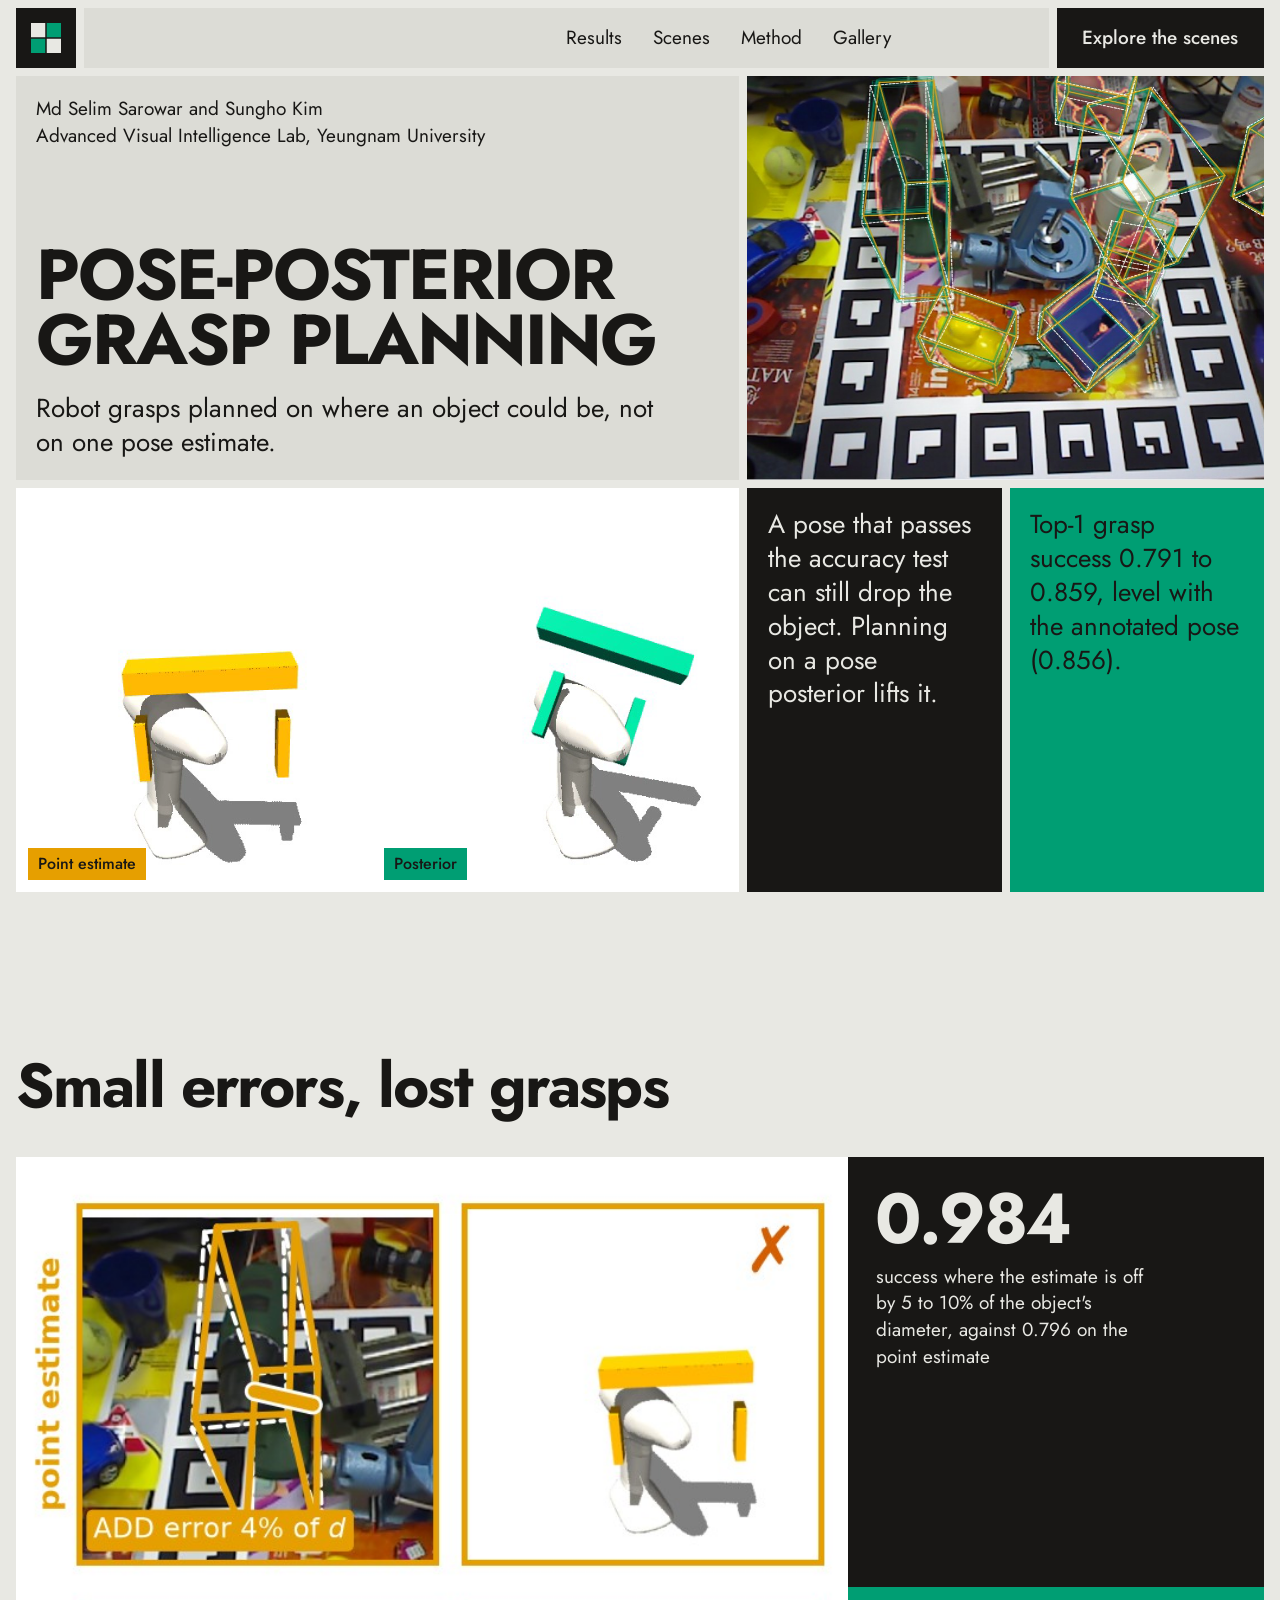
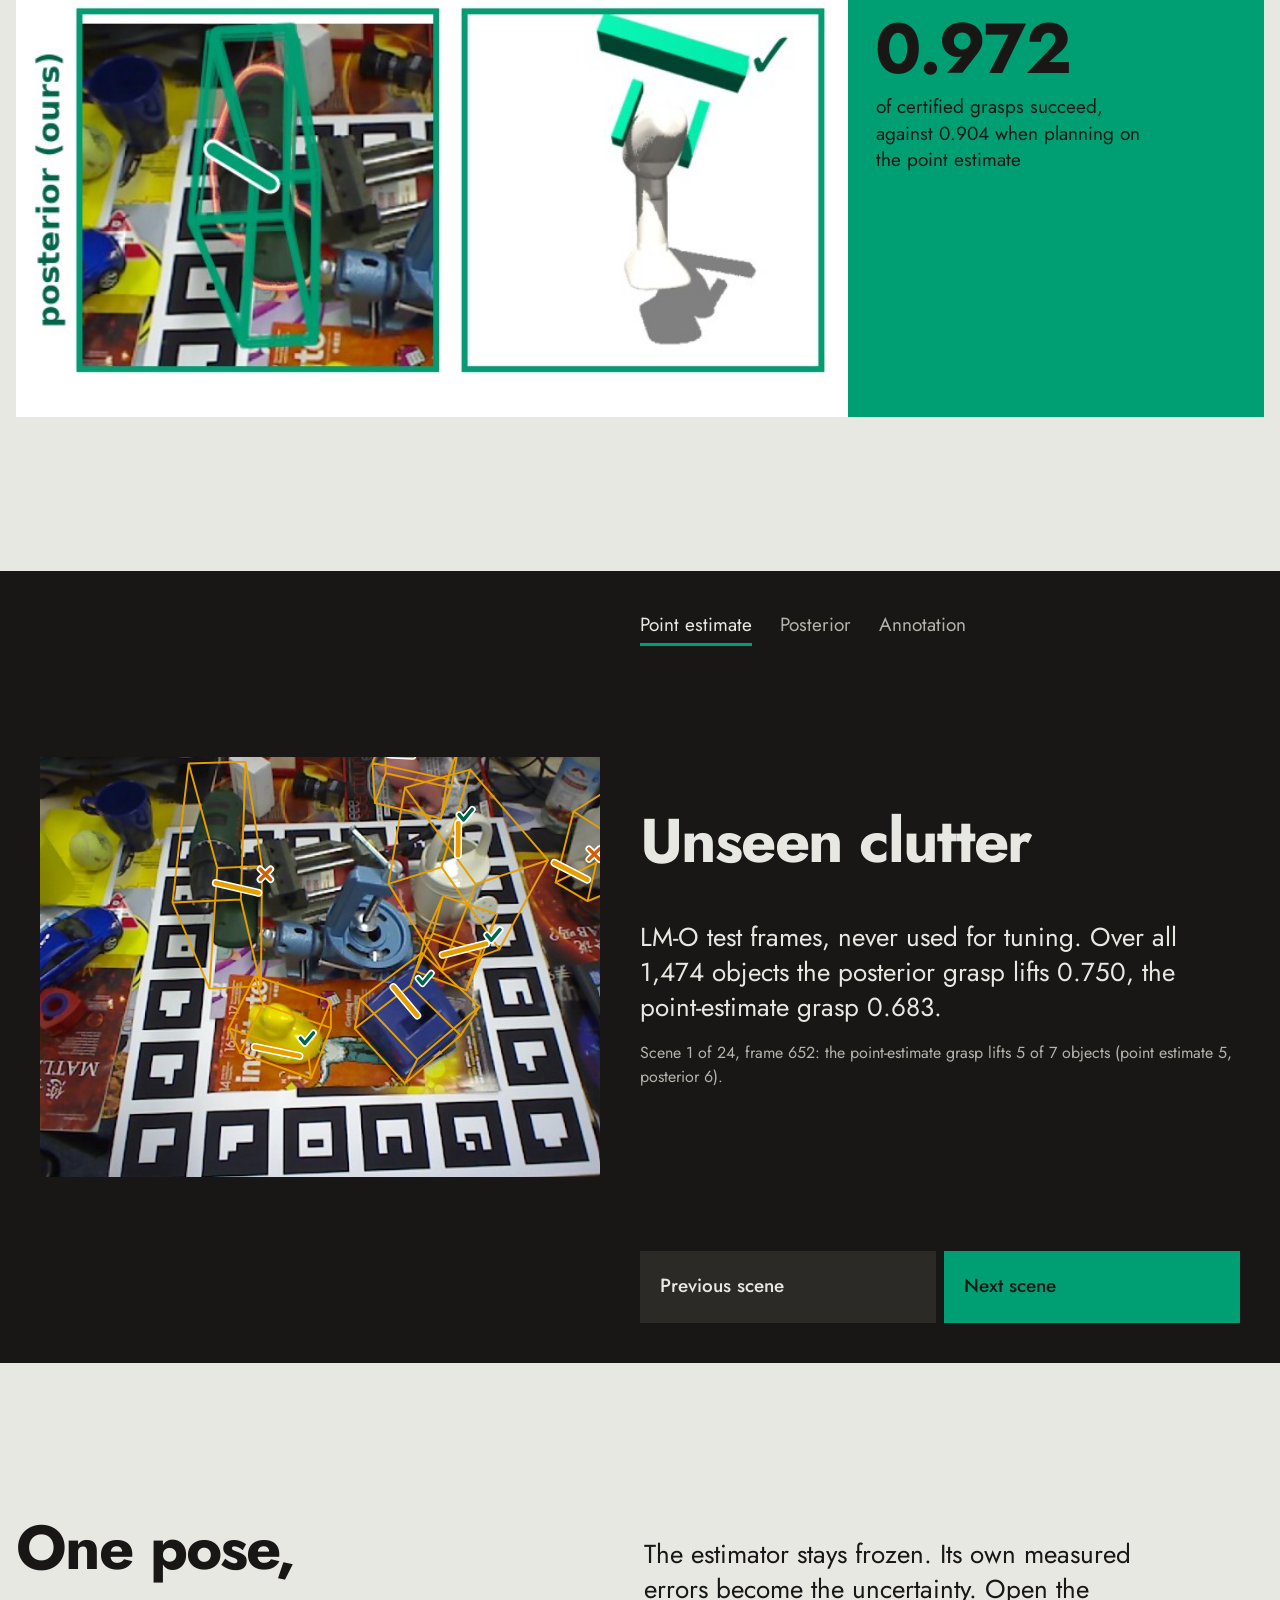
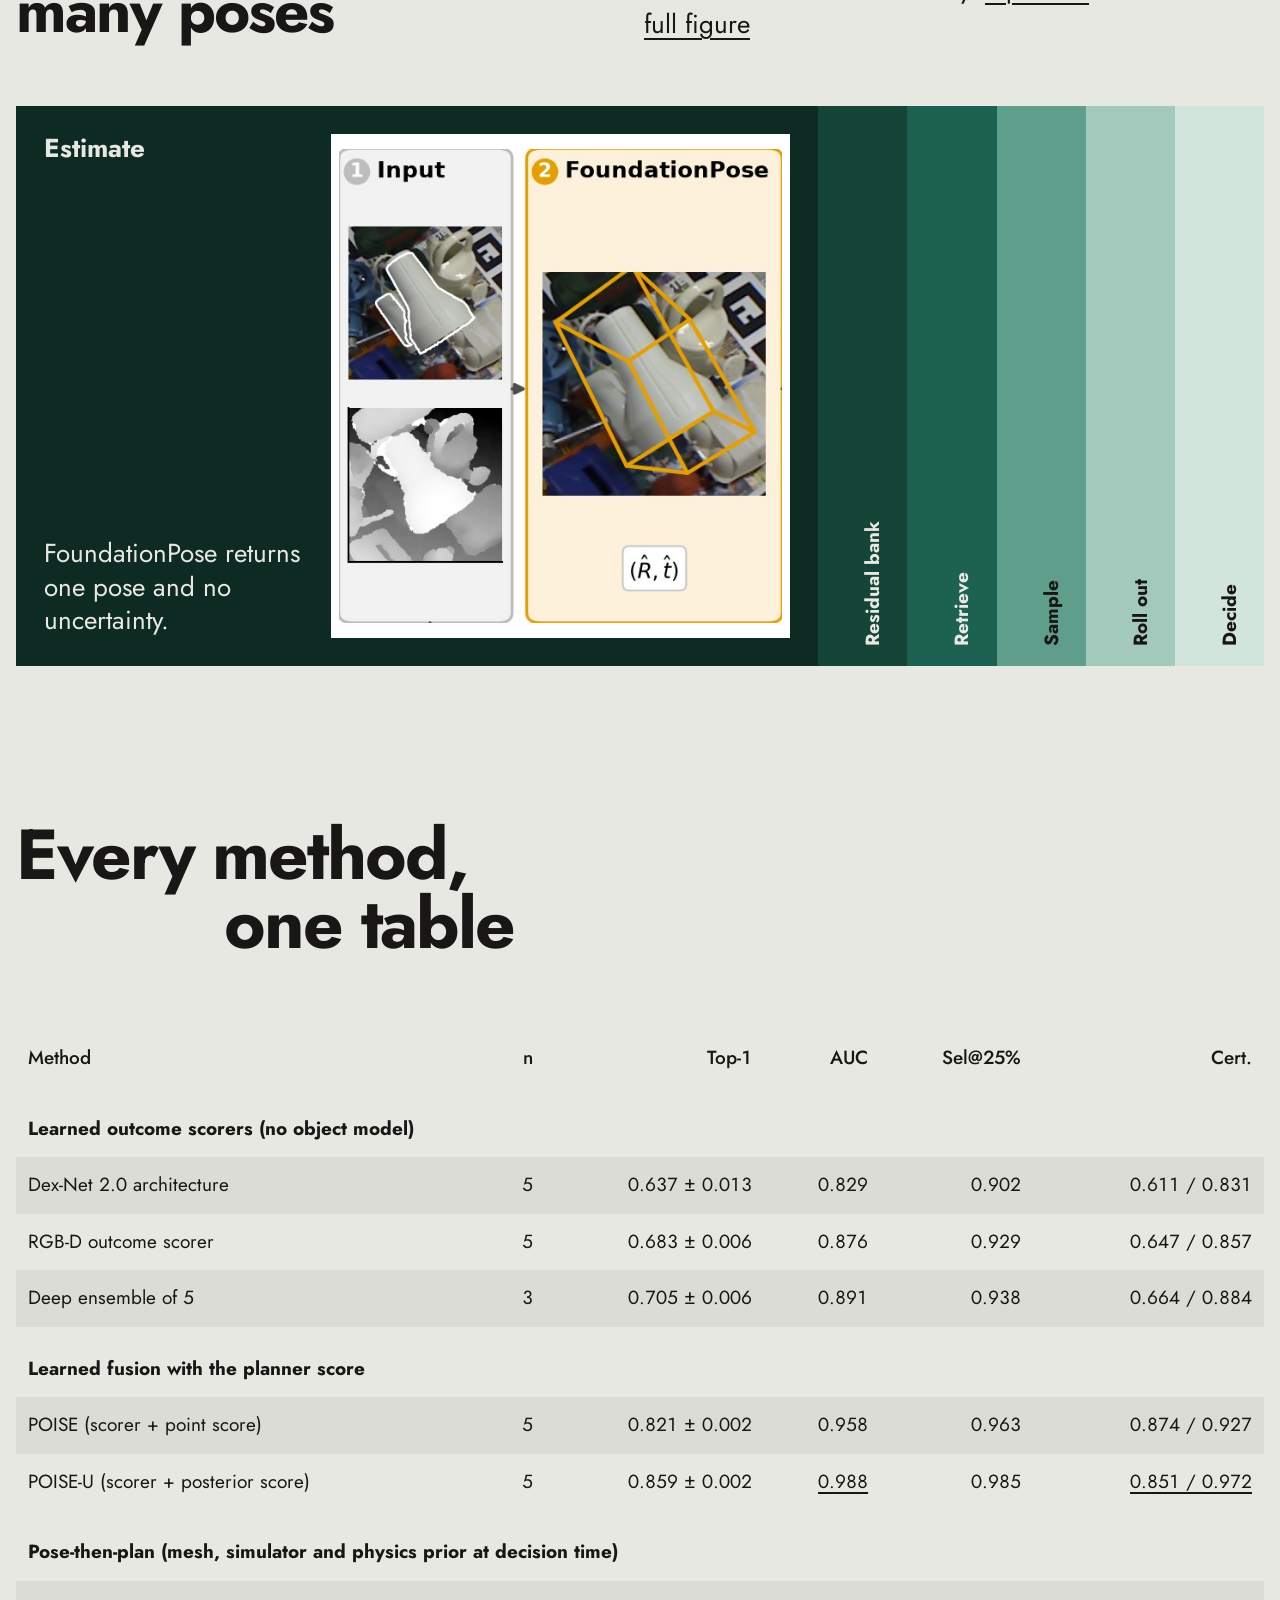
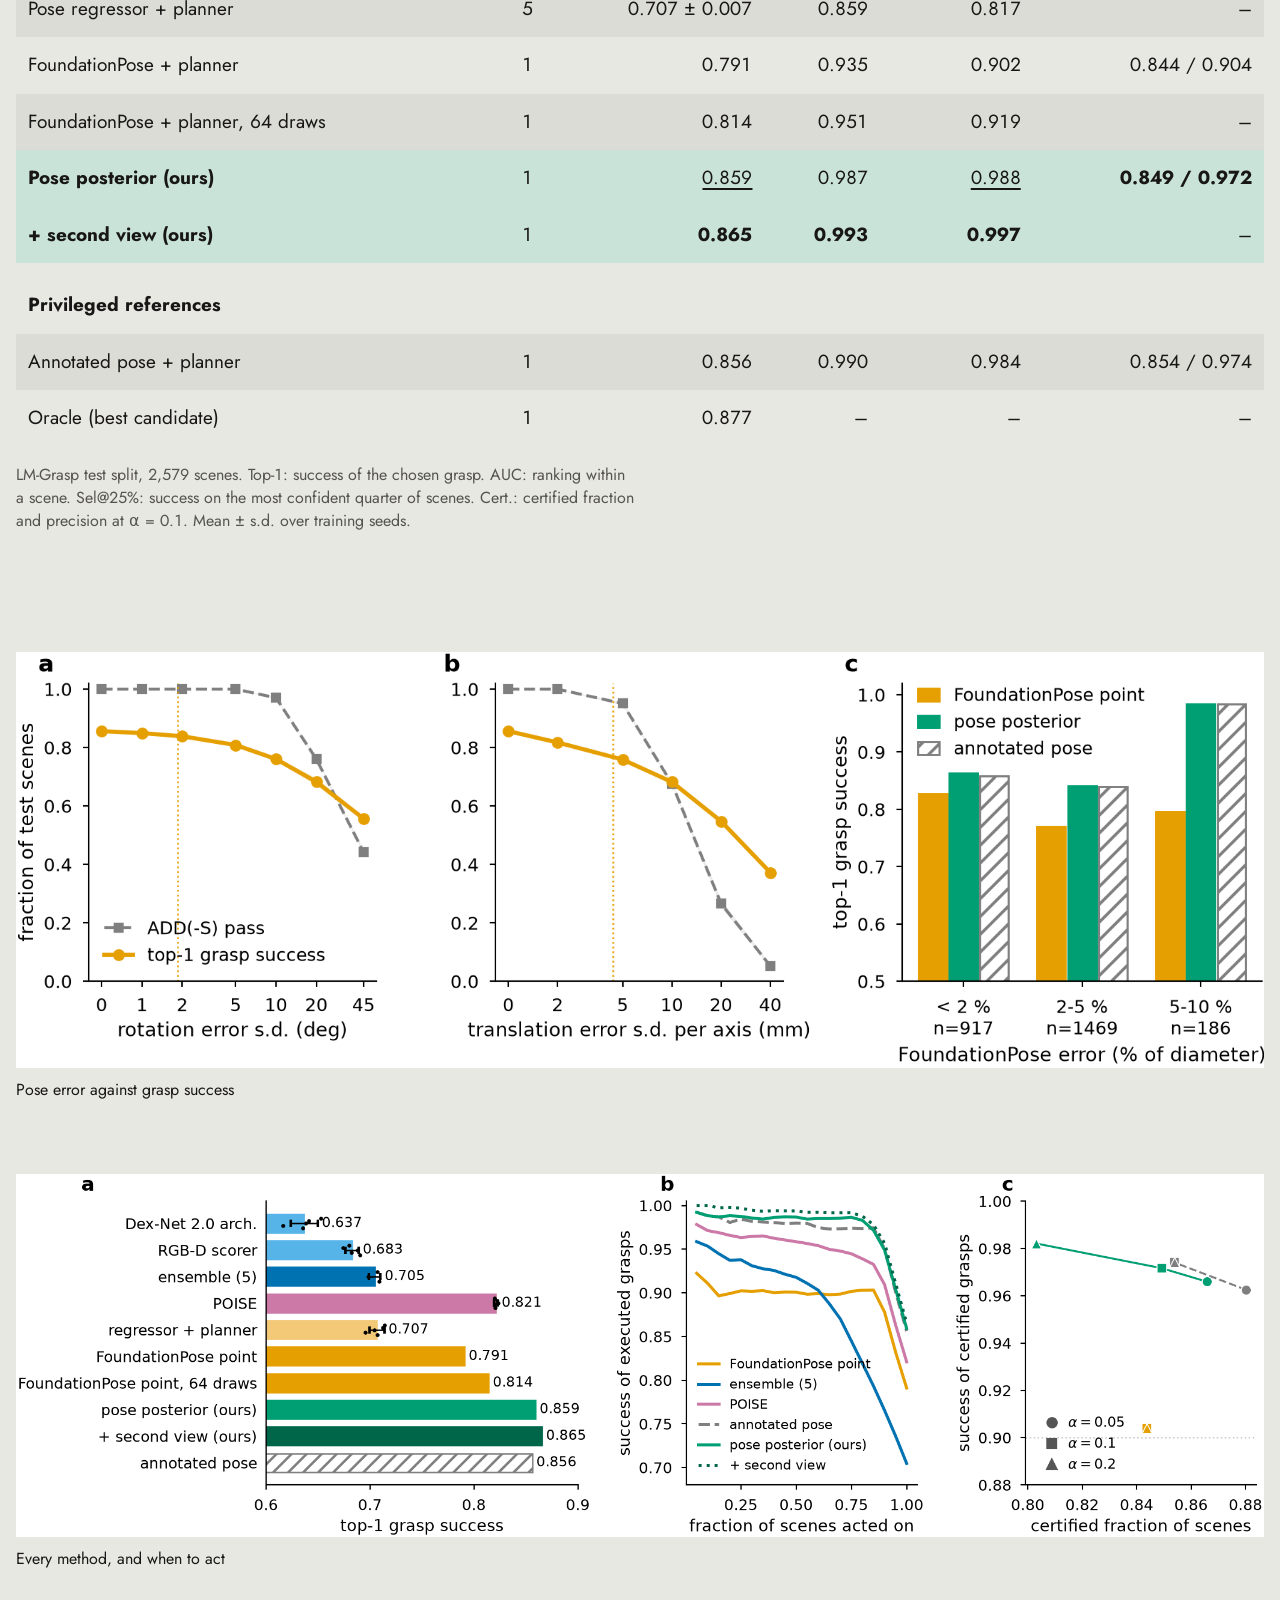
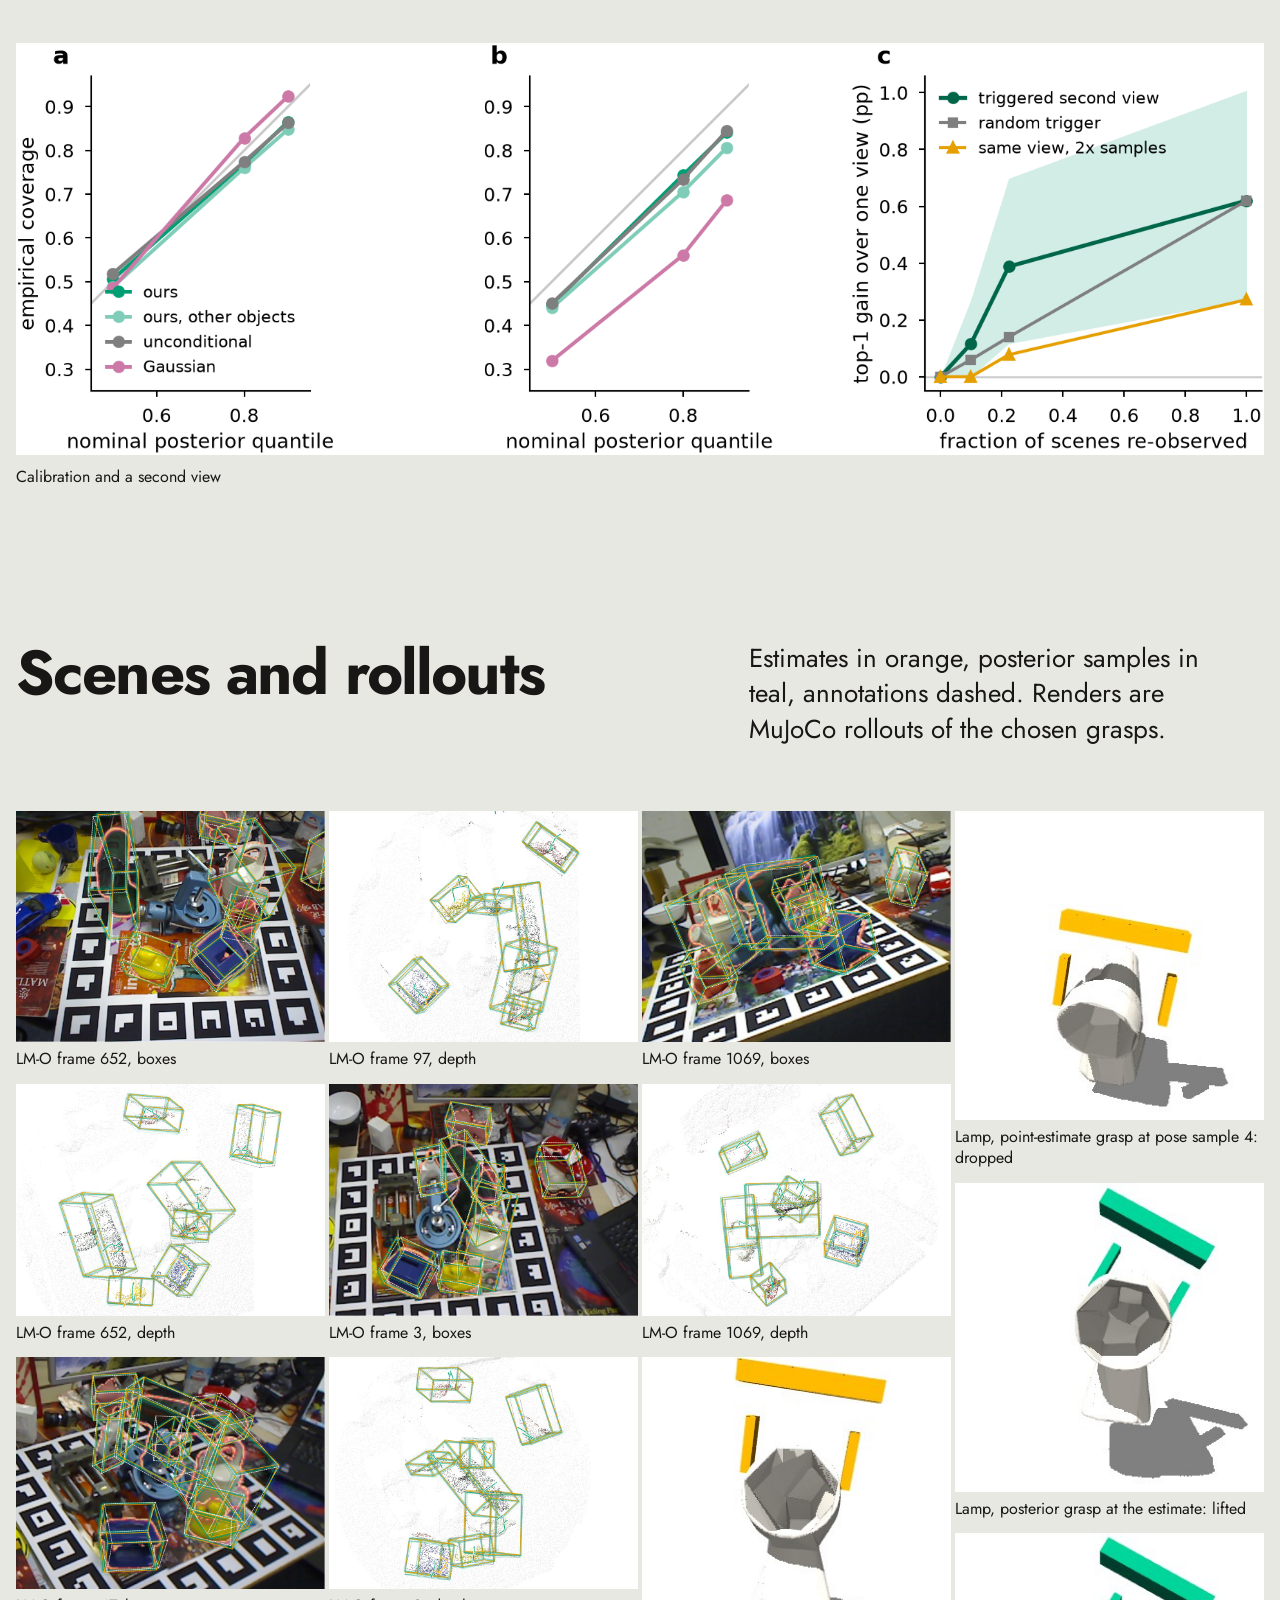
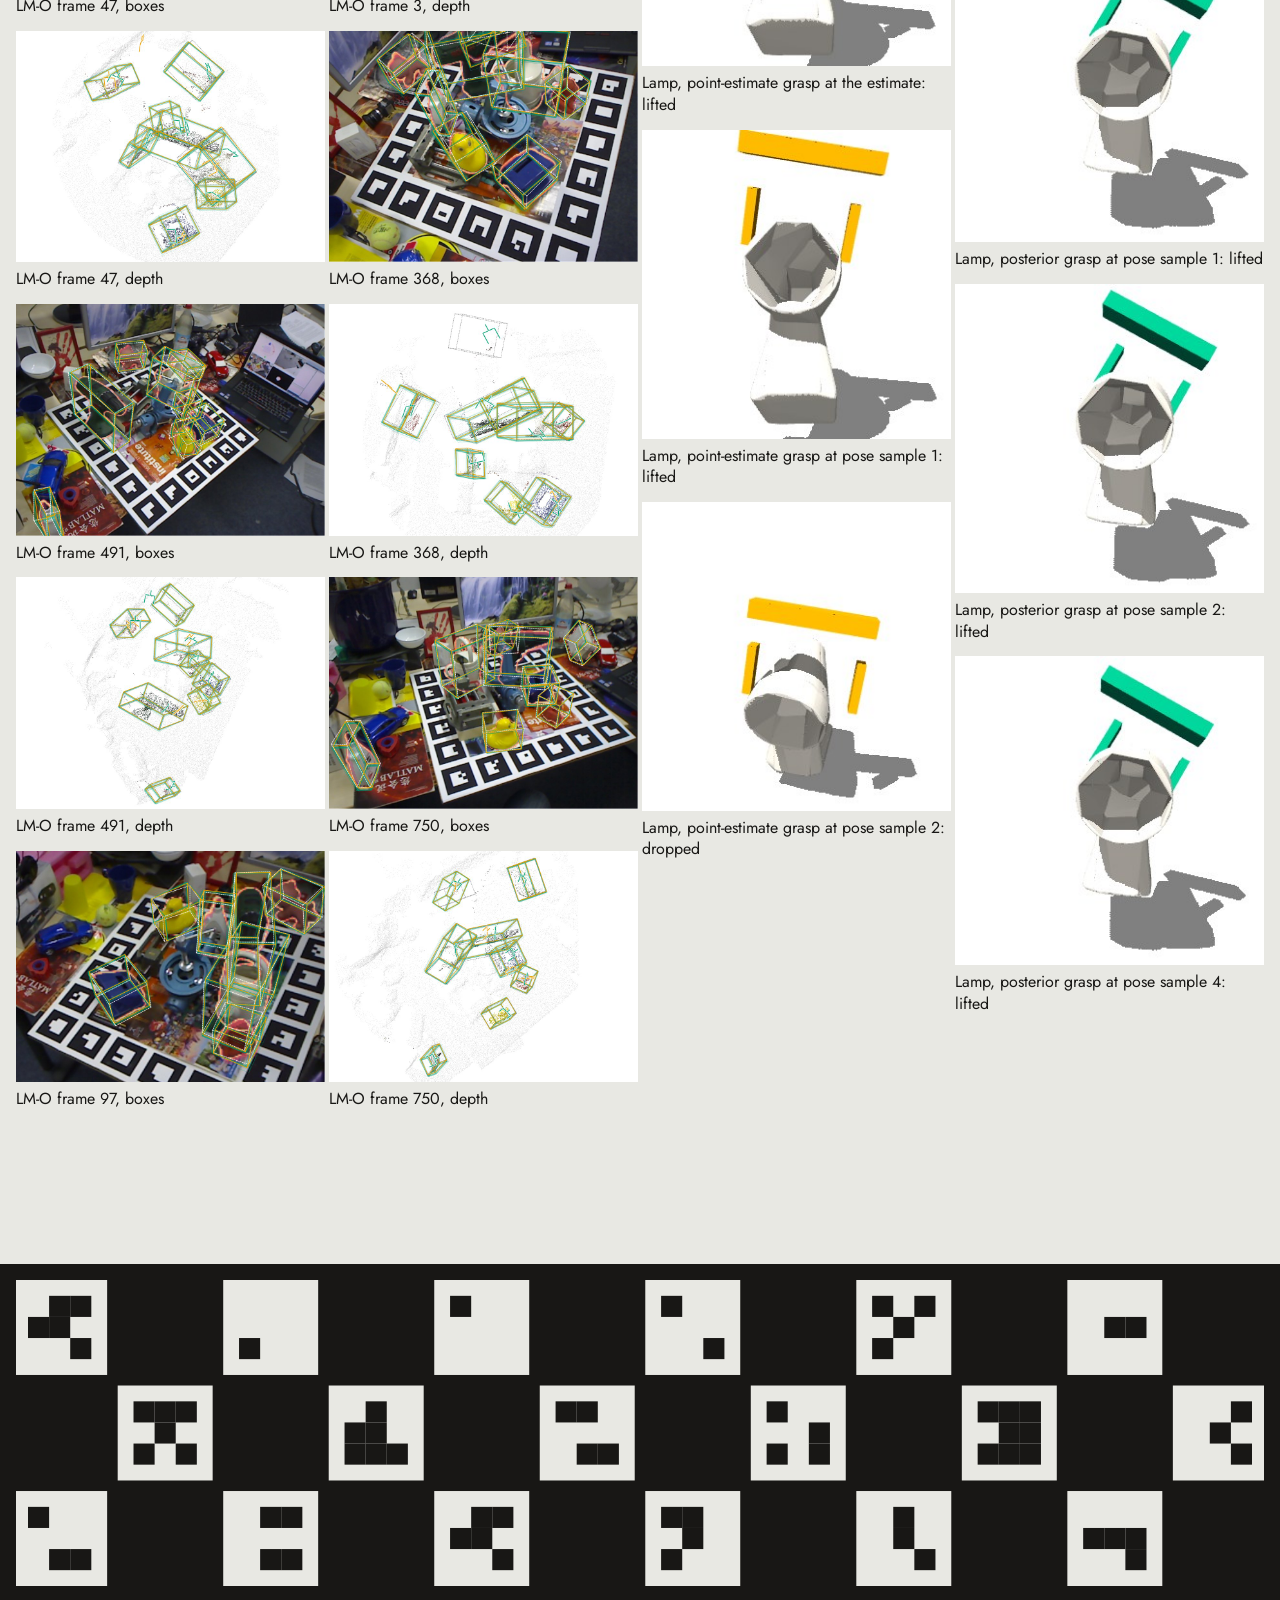
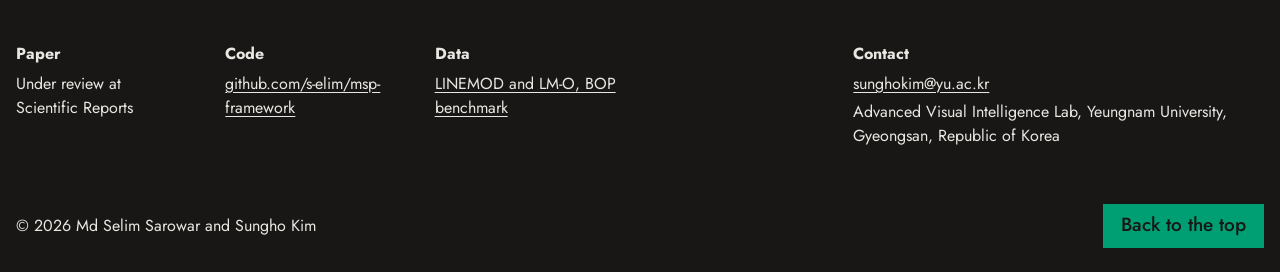
==== commit 13bd772a: "docs: paper under review at Scientific Reports; link the public code The footer now gives the paper'" ====
--- a/index.html
+++ b/index.html
@@ -220,8 +220,8 @@
     <svg viewBox="0 0 956 116" preserveAspectRatio="xMidYMid slice" role="presentation"><rect x="0" y="0" width="36" height="36"/><rect class="bit" x="22" y="6" width="8" height="8"/><rect class="bit" x="6" y="14" width="8" height="8"/><rect class="bit" x="14" y="22" width="8" height="8"/><rect x="80" y="0" width="36" height="36"/><rect class="bit" x="102" y="6" width="8" height="8"/><rect class="bit" x="86" y="14" width="8" height="8"/><rect class="bit" x="94" y="14" width="8" height="8"/><rect x="160" y="0" width="36" height="36"/><rect class="bit" x="166" y="6" width="8" height="8"/><rect class="bit" x="174" y="6" width="8" height="8"/><rect class="bit" x="182" y="6" width="8" height="8"/><rect class="bit" x="166" y="14" width="8" height="8"/><rect class="bit" x="182" y="14" width="8" height="8"/><rect class="bit" x="166" y="22" width="8" height="8"/><rect x="240" y="0" width="36" height="36"/><rect class="bit" x="254" y="6" width="8" height="8"/><rect class="bit" x="262" y="6" width="8" height="8"/><rect class="bit" x="246" y="14" width="8" height="8"/><rect class="bit" x="254" y="14" width="8" height="8"/><rect class="bit" x="262" y="22" width="8" height="8"/><rect x="320" y="0" width="36" height="36"/><rect class="bit" x="326" y="22" width="8" height="8"/><rect x="400" y="0" width="36" height="36"/><rect class="bit" x="406" y="6" width="8" height="8"/><rect x="480" y="0" width="36" height="36"/><rect class="bit" x="486" y="6" width="8" height="8"/><rect class="bit" x="502" y="22" width="8" height="8"/><rect x="560" y="0" width="36" height="36"/><rect class="bit" x="566" y="6" width="8" height="8"/><rect class="bit" x="582" y="6" width="8" height="8"/><rect class="bit" x="574" y="14" width="8" height="8"/><rect class="bit" x="566" y="22" width="8" height="8"/><rect x="640" y="0" width="36" height="36"/><rect class="bit" x="654" y="14" width="8" height="8"/><rect class="bit" x="662" y="14" width="8" height="8"/><rect x="720" y="0" width="36" height="36"/><rect class="bit" x="726" y="6" width="8" height="8"/><rect class="bit" x="734" y="14" width="8" height="8"/><rect class="bit" x="726" y="22" width="8" height="8"/><rect class="bit" x="742" y="22" width="8" height="8"/><rect x="800" y="0" width="36" height="36"/><rect class="bit" x="806" y="6" width="8" height="8"/><rect class="bit" x="822" y="6" width="8" height="8"/><rect class="bit" x="822" y="14" width="8" height="8"/><rect class="bit" x="806" y="22" width="8" height="8"/><rect class="bit" x="822" y="22" width="8" height="8"/><rect x="880" y="0" width="36" height="36"/><rect class="bit" x="894" y="6" width="8" height="8"/><rect class="bit" x="902" y="6" width="8" height="8"/><rect class="bit" x="886" y="14" width="8" height="8"/><rect class="bit" x="902" y="14" width="8" height="8"/><rect class="bit" x="894" y="22" width="8" height="8"/><rect x="40" y="40" width="36" height="36"/><rect class="bit" x="46" y="46" width="8" height="8"/><rect class="bit" x="54" y="46" width="8" height="8"/><rect class="bit" x="46" y="54" width="8" height="8"/><rect class="bit" x="54" y="54" width="8" height="8"/><rect class="bit" x="46" y="62" width="8" height="8"/><rect class="bit" x="54" y="62" width="8" height="8"/><rect x="120" y="40" width="36" height="36"/><rect class="bit" x="126" y="46" width="8" height="8"/><rect class="bit" x="134" y="46" width="8" height="8"/><rect class="bit" x="142" y="46" width="8" height="8"/><rect class="bit" x="142" y="54" width="8" height="8"/><rect class="bit" x="126" y="62" width="8" height="8"/><rect class="bit" x="134" y="62" width="8" height="8"/><rect class="bit" x="142" y="62" width="8" height="8"/><rect x="200" y="40" width="36" height="36"/><rect class="bit" x="214" y="62" width="8" height="8"/><rect x="280" y="40" width="36" height="36"/><rect class="bit" x="286" y="46" width="8" height="8"/><rect class="bit" x="294" y="46" width="8" height="8"/><rect class="bit" x="302" y="46" width="8" height="8"/><rect class="bit" x="294" y="54" width="8" height="8"/><rect class="bit" x="286" y="62" width="8" height="8"/><rect class="bit" x="302" y="62" width="8" height="8"/><rect x="360" y="40" width="36" height="36"/><rect class="bit" x="374" y="46" width="8" height="8"/><rect class="bit" x="366" y="54" width="8" height="8"/><rect class="bit" x="374" y="54" width="8" height="8"/><rect class="bit" x="366" y="62" width="8" height="8"/><rect class="bit" x="374" y="62" width="8" height="8"/><rect class="bit" x="382" y="62" width="8" height="8"/><rect x="440" y="40" width="36" height="36"/><rect class="bit" x="446" y="46" width="8" height="8"/><rect class="bit" x="454" y="46" width="8" height="8"/><rect class="bit" x="454" y="62" width="8" height="8"/><rect class="bit" x="462" y="62" width="8" height="8"/><rect x="520" y="40" width="36" height="36"/><rect class="bit" x="526" y="46" width="8" height="8"/><rect class="bit" x="542" y="54" width="8" height="8"/><rect class="bit" x="526" y="62" width="8" height="8"/><rect class="bit" x="542" y="62" width="8" height="8"/><rect x="600" y="40" width="36" height="36"/><rect class="bit" x="606" y="46" width="8" height="8"/><rect class="bit" x="614" y="46" width="8" height="8"/><rect class="bit" x="622" y="46" width="8" height="8"/><rect class="bit" x="614" y="54" width="8" height="8"/><rect class="bit" x="622" y="54" width="8" height="8"/><rect class="bit" x="606" y="62" width="8" height="8"/><rect class="bit" x="614" y="62" width="8" height="8"/><rect class="bit" x="622" y="62" width="8" height="8"/><rect x="680" y="40" width="36" height="36"/><rect class="bit" x="702" y="46" width="8" height="8"/><rect class="bit" x="694" y="54" width="8" height="8"/><rect class="bit" x="702" y="62" width="8" height="8"/><rect x="760" y="40" width="36" height="36"/><rect class="bit" x="782" y="46" width="8" height="8"/><rect class="bit" x="766" y="54" width="8" height="8"/><rect class="bit" x="782" y="54" width="8" height="8"/><rect class="bit" x="766" y="62" width="8" height="8"/><rect class="bit" x="782" y="62" width="8" height="8"/><rect x="840" y="40" width="36" height="36"/><rect class="bit" x="846" y="54" width="8" height="8"/><rect class="bit" x="862" y="54" width="8" height="8"/><rect class="bit" x="846" y="62" width="8" height="8"/><rect class="bit" x="862" y="62" width="8" height="8"/><rect x="920" y="40" width="36" height="36"/><rect class="bit" x="926" y="46" width="8" height="8"/><rect class="bit" x="926" y="54" width="8" height="8"/><rect class="bit" x="942" y="54" width="8" height="8"/><rect class="bit" x="934" y="62" width="8" height="8"/><rect x="0" y="80" width="36" height="36"/><rect class="bit" x="6" y="86" width="8" height="8"/><rect class="bit" x="14" y="86" width="8" height="8"/><rect class="bit" x="22" y="86" width="8" height="8"/><rect class="bit" x="14" y="94" width="8" height="8"/><rect class="bit" x="6" y="102" width="8" height="8"/><rect class="bit" x="22" y="102" width="8" height="8"/><rect x="80" y="80" width="36" height="36"/><rect class="bit" x="102" y="86" width="8" height="8"/><rect class="bit" x="86" y="94" width="8" height="8"/><rect class="bit" x="94" y="94" width="8" height="8"/><rect class="bit" x="102" y="94" width="8" height="8"/><rect x="160" y="80" width="36" height="36"/><rect class="bit" x="174" y="86" width="8" height="8"/><rect class="bit" x="166" y="102" width="8" height="8"/><rect x="240" y="80" width="36" height="36"/><rect class="bit" x="246" y="86" width="8" height="8"/><rect class="bit" x="254" y="102" width="8" height="8"/><rect class="bit" x="262" y="102" width="8" height="8"/><rect x="320" y="80" width="36" height="36"/><rect class="bit" x="334" y="86" width="8" height="8"/><rect class="bit" x="342" y="86" width="8" height="8"/><rect class="bit" x="334" y="102" width="8" height="8"/><rect class="bit" x="342" y="102" width="8" height="8"/><rect x="400" y="80" width="36" height="36"/><rect class="bit" x="414" y="86" width="8" height="8"/><rect class="bit" x="422" y="86" width="8" height="8"/><rect class="bit" x="406" y="94" width="8" height="8"/><rect class="bit" x="414" y="94" width="8" height="8"/><rect class="bit" x="422" y="102" width="8" height="8"/><rect x="480" y="80" width="36" height="36"/><rect class="bit" x="486" y="86" width="8" height="8"/><rect class="bit" x="494" y="86" width="8" height="8"/><rect class="bit" x="494" y="94" width="8" height="8"/><rect class="bit" x="486" y="102" width="8" height="8"/><rect x="560" y="80" width="36" height="36"/><rect class="bit" x="574" y="86" width="8" height="8"/><rect class="bit" x="574" y="94" width="8" height="8"/><rect class="bit" x="582" y="102" width="8" height="8"/><rect x="640" y="80" width="36" height="36"/><rect class="bit" x="646" y="94" width="8" height="8"/><rect class="bit" x="654" y="94" width="8" height="8"/><rect class="bit" x="662" y="94" width="8" height="8"/><rect class="bit" x="662" y="102" width="8" height="8"/><rect x="720" y="80" width="36" height="36"/><rect class="bit" x="742" y="86" width="8" height="8"/><rect class="bit" x="742" y="102" width="8" height="8"/><rect x="800" y="80" width="36" height="36"/><rect class="bit" x="814" y="94" width="8" height="8"/><rect class="bit" x="806" y="102" width="8" height="8"/><rect x="880" y="80" width="36" height="36"/><rect class="bit" x="894" y="86" width="8" height="8"/><rect class="bit" x="894" y="102" width="8" height="8"/></svg>
   </div>
   <div class="footer-cols">
-    <div><p class="foot-head">Paper</p><p>Manuscript in preparation</p></div>
-    <div><p class="foot-head">Code</p><p>Released with the paper</p></div>
+    <div><p class="foot-head">Paper</p><p>Under review at Scientific Reports</p></div>
+    <div><p class="foot-head">Code</p><p><a class="link-plain" href="https://github.com/s-elim/msp-framework">github.com/s-elim/msp-framework</a></p></div>
     <div><p class="foot-head">Data</p><p><a class="link-plain" href="https://bop.felk.cvut.cz/datasets/">LINEMOD and LM-O, BOP benchmark</a></p></div>
     <div class="contact"><p class="foot-head">Contact</p><p><a class="link-plain" href="mailto:sunghokim@yu.ac.kr">sunghokim@yu.ac.kr</a></p><p>Advanced Visual Intelligence Lab, Yeungnam University, Gyeongsan, Republic of Korea</p></div>
   </div>
